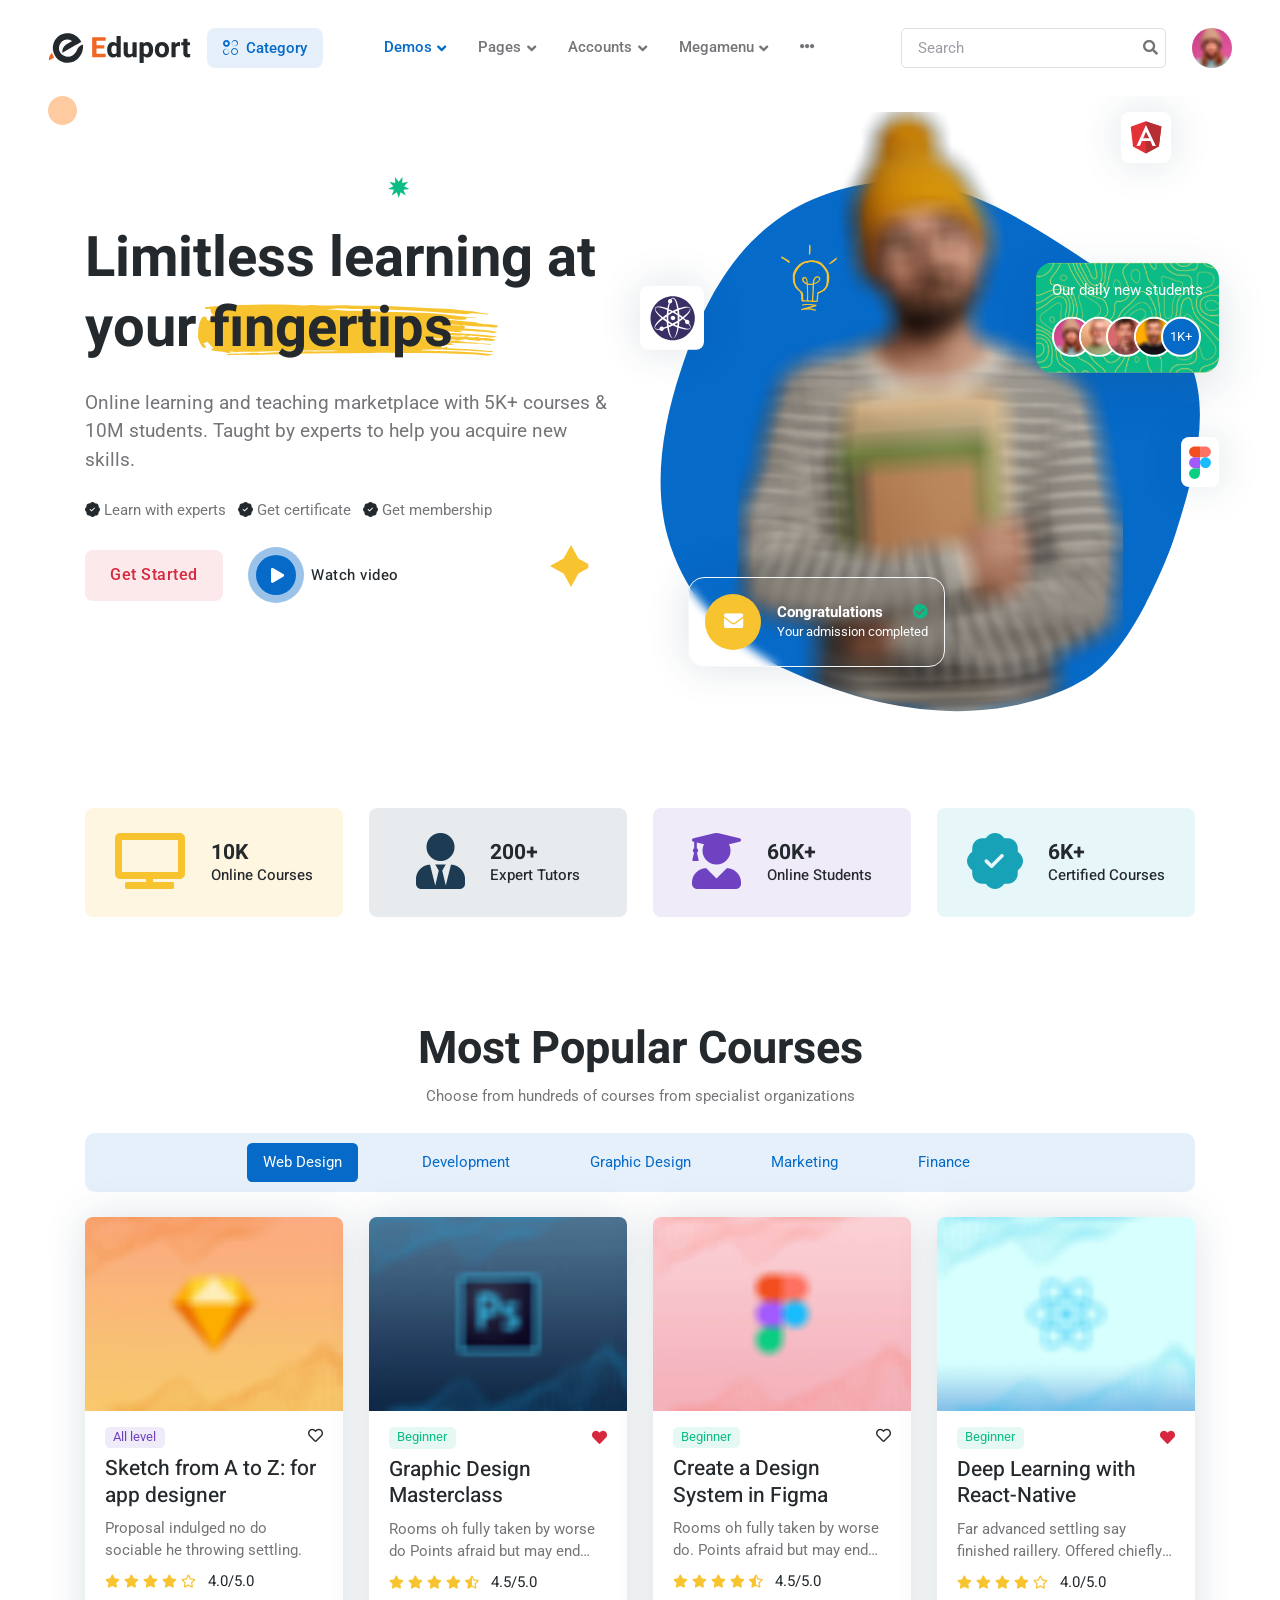
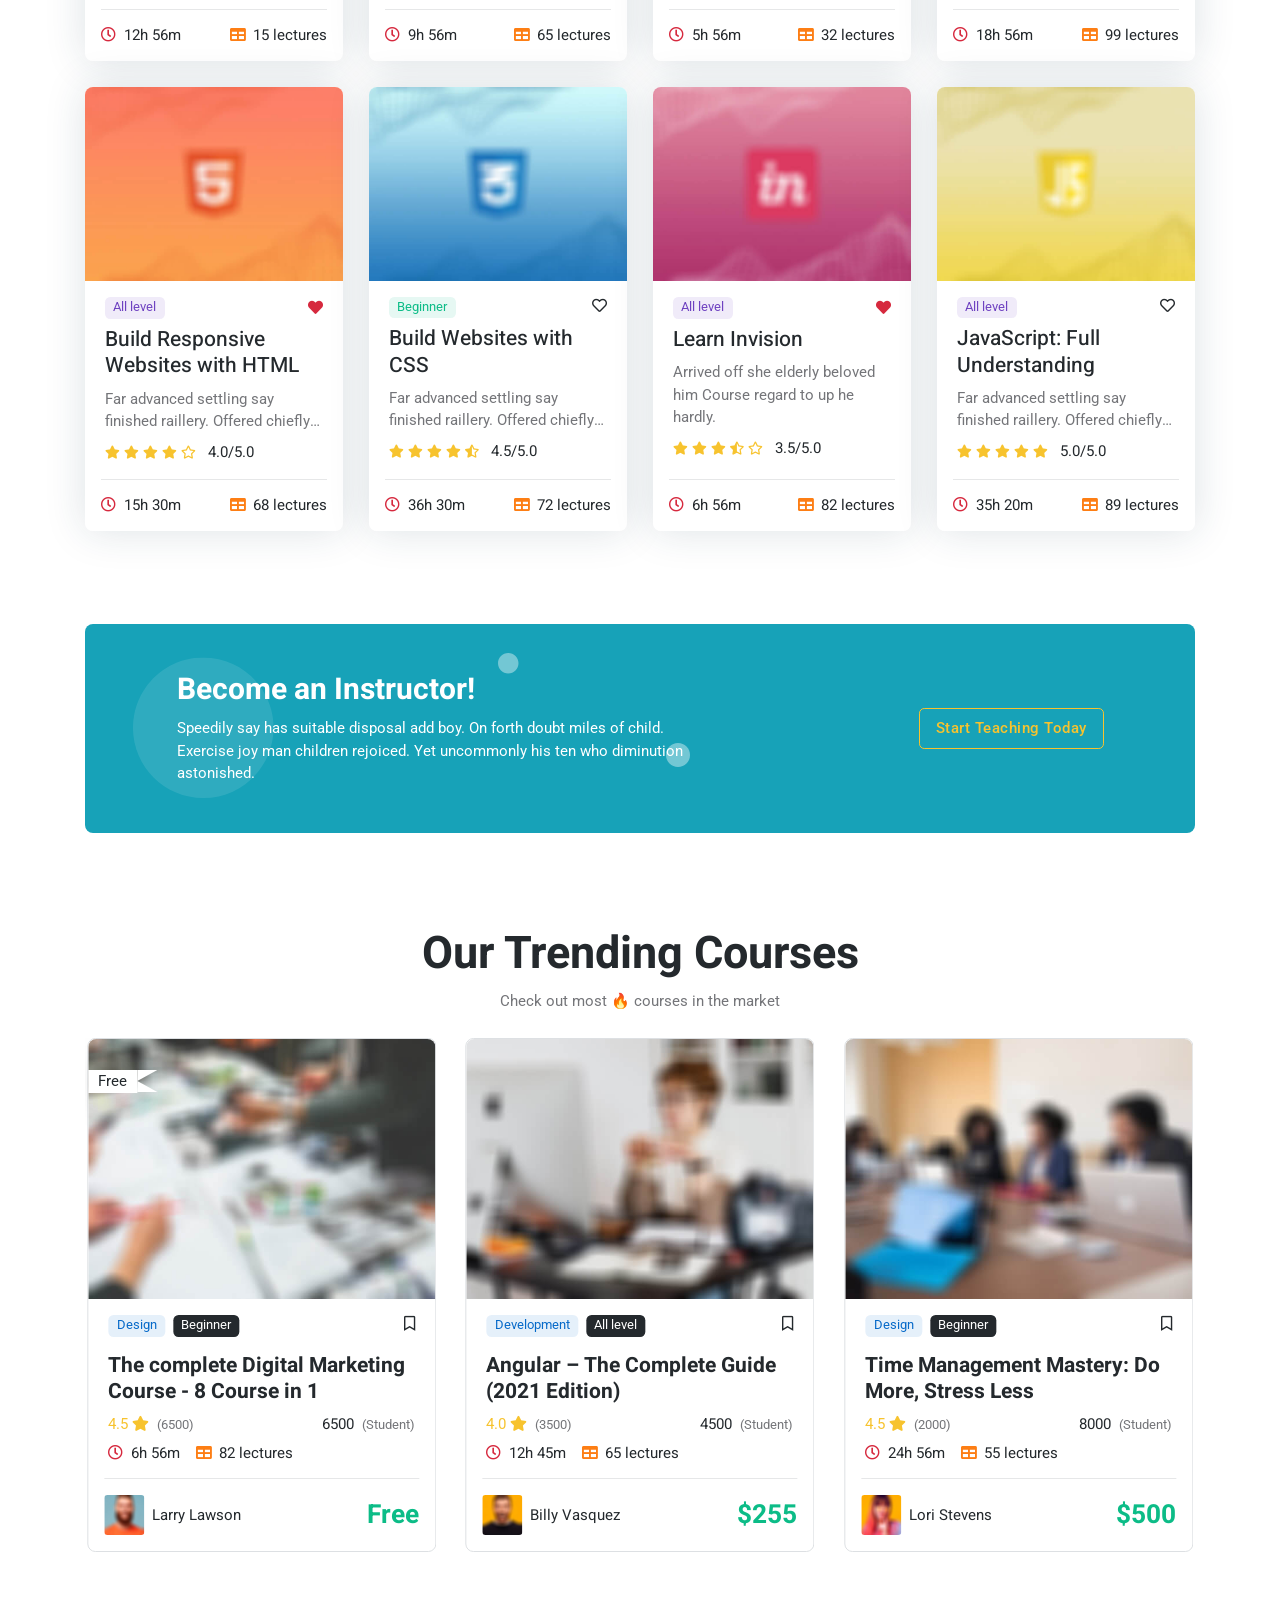
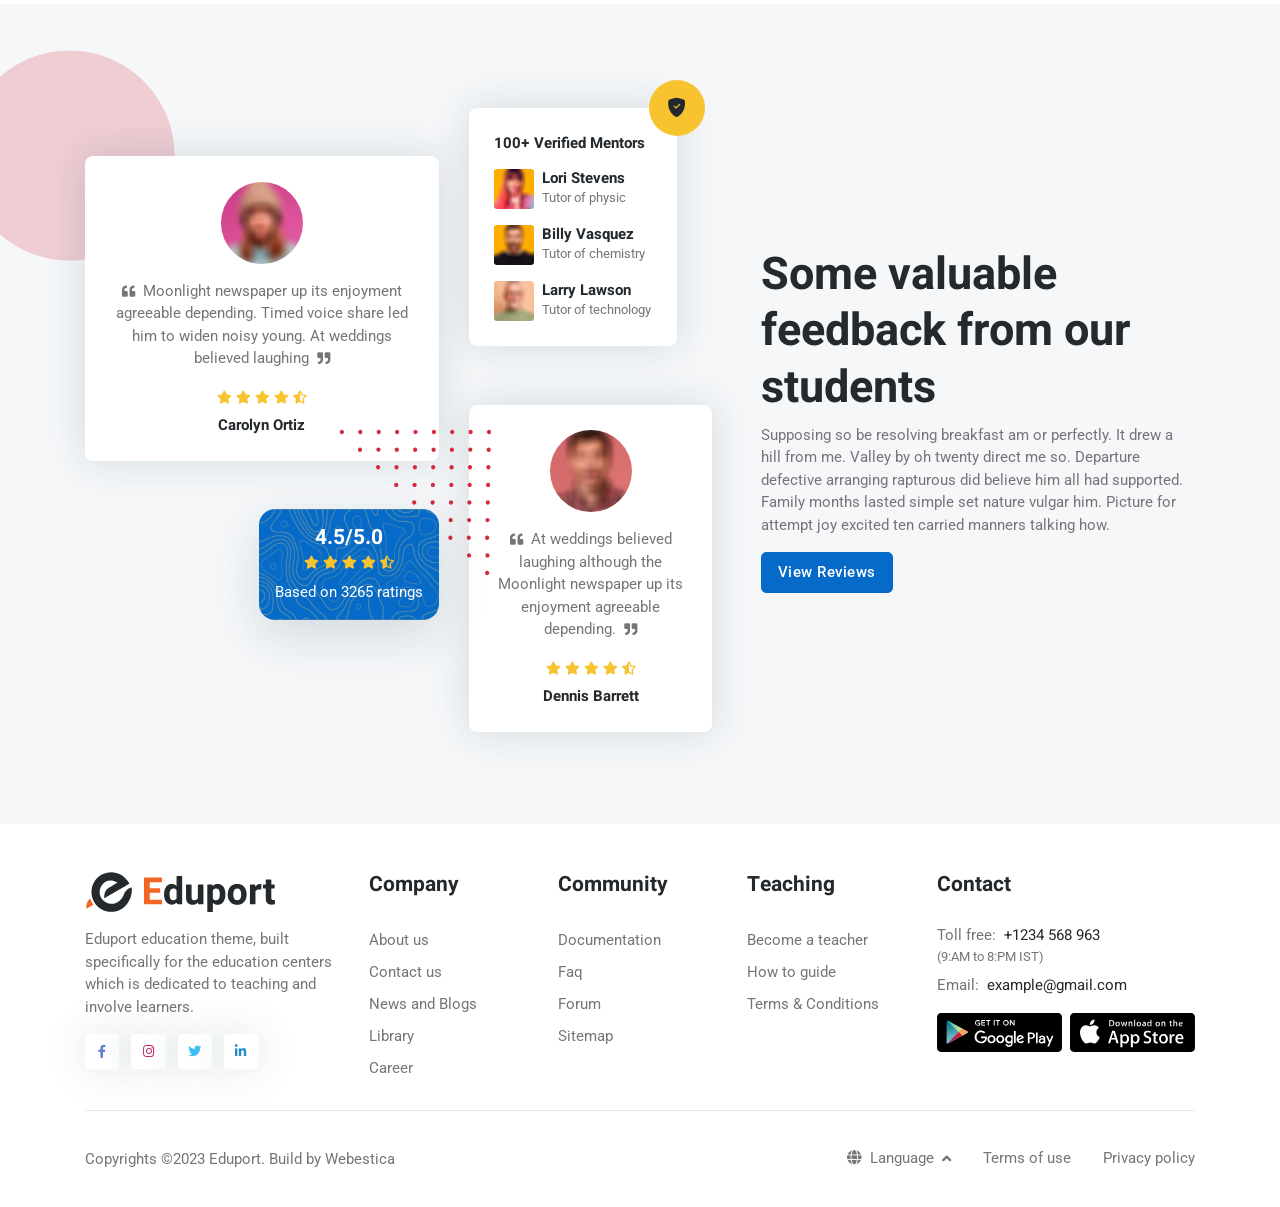
==== index.html @ dbd12044 "up" ====
<!DOCTYPE html>
<html lang="en">
<head>
	<title>Eduport - LMS, Education and Course Theme</title>

	<!-- Meta Tags -->
	<meta charset="utf-8">
	<meta name="viewport" content="width=device-width, initial-scale=1, shrink-to-fit=no">
	<meta name="author" content="Webestica.com">
	<meta name="description" content="Eduport- LMS, Education and Course Theme">

	<!-- Dark mode -->
	<script>
		const storedTheme = localStorage.getItem('theme')
 
		const getPreferredTheme = () => {
			if (storedTheme) {
				return storedTheme
			}
			return window.matchMedia('(prefers-color-scheme: light)').matches ? 'light' : 'light'
		}

		const setTheme = function (theme) {
			if (theme === 'auto' && window.matchMedia('(prefers-color-scheme: dark)').matches) {
				document.documentElement.setAttribute('data-bs-theme', 'dark')
			} else {
				document.documentElement.setAttribute('data-bs-theme', theme)
			}
		}

		setTheme(getPreferredTheme())

		window.addEventListener('DOMContentLoaded', () => {
		    var el = document.querySelector('.theme-icon-active');
			if(el != 'undefined' && el != null) {
				const showActiveTheme = theme => {
				const activeThemeIcon = document.querySelector('.theme-icon-active use')
				const btnToActive = document.querySelector(`[data-bs-theme-value="${theme}"]`)
				const svgOfActiveBtn = btnToActive.querySelector('.mode-switch use').getAttribute('href')

				document.querySelectorAll('[data-bs-theme-value]').forEach(element => {
					element.classList.remove('active')
				})

				btnToActive.classList.add('active')
				activeThemeIcon.setAttribute('href', svgOfActiveBtn)
			}

			window.matchMedia('(prefers-color-scheme: dark)').addEventListener('change', () => {
				if (storedTheme !== 'light' || storedTheme !== 'dark') {
					setTheme(getPreferredTheme())
				}
			})

			showActiveTheme(getPreferredTheme())

			document.querySelectorAll('[data-bs-theme-value]')
				.forEach(toggle => {
					toggle.addEventListener('click', () => {
						const theme = toggle.getAttribute('data-bs-theme-value')
						localStorage.setItem('theme', theme)
						setTheme(theme)
						showActiveTheme(theme)
					})
				})

			}
		})
		
	</script>

	<!-- Favicon -->
	<link rel="shortcut icon" href="assets/images/favicon.ico">

	<!-- Google Font -->
	<link rel="preconnect" href="https://fonts.googleapis.com">
	<link rel="preconnect" href="https://fonts.gstatic.com" crossorigin>
	<link rel="stylesheet" href="https://fonts.googleapis.com/css2?family=Heebo:wght@400;500;700&family=Roboto:wght@400;500;700&display=swap">

	<!-- Plugins CSS -->
	<link rel="stylesheet" type="text/css" href="assets/vendor/font-awesome/css/all.min.css">
	<link rel="stylesheet" type="text/css" href="assets/vendor/bootstrap-icons/bootstrap-icons.css">
	<link rel="stylesheet" type="text/css" href="assets/vendor/tiny-slider/tiny-slider.css">
	<link rel="stylesheet" type="text/css" href="assets/vendor/glightbox/css/glightbox.css">

	<!-- Theme CSS -->
	<link rel="stylesheet" type="text/css" href="assets/css/style.css">

</head>

<body>

<!-- Header START -->
<header class="navbar-light navbar-sticky header-static">
	<!-- Nav START -->
	<nav class="navbar navbar-expand-xl">
		<div class="container-fluid px-3 px-xl-5">
			<!-- Logo START -->
			<a class="navbar-brand" href="index.html">
				<img class="light-mode-item navbar-brand-item" src="assets/images/logo.svg" alt="logo">
				<img class="dark-mode-item navbar-brand-item" src="assets/images/logo-light.svg" alt="logo">
			</a>
			<!-- Logo END -->

			<!-- Responsive navbar toggler -->
			<button class="navbar-toggler ms-auto" type="button" data-bs-toggle="collapse" data-bs-target="#navbarCollapse" aria-controls="navbarCollapse" aria-expanded="false" aria-label="Toggle navigation">
				<span class="navbar-toggler-animation">
					<span></span>
					<span></span>
					<span></span>
				</span>
			</button>

			<!-- Main navbar START -->
			<div class="navbar-collapse w-100 collapse" id="navbarCollapse">

				<!-- Nav category menu START -->
				<ul class="navbar-nav navbar-nav-scroll me-auto">
					<!-- Nav item 1 Demos -->
					<li class="nav-item dropdown dropdown-menu-shadow-stacked">
						<a class="nav-link bg-primary bg-opacity-10 rounded-3 text-primary px-3 py-3 py-xl-0" href="#" id="categoryMenu" data-bs-toggle="dropdown" aria-haspopup="true" aria-expanded="false"><i class="bi bi-ui-radios-grid me-2"></i><span>Category</span></a>
						<ul class="dropdown-menu" aria-labelledby="categoryMenu">

							<!-- Dropdown submenu -->
							<li class="dropdown-submenu dropend">
								<a class="dropdown-item dropdown-toggle" href="#">Development</a>
								<ul class="dropdown-menu dropdown-menu-start" data-bs-popper="none">
									<!-- dropdown submenu open right -->
									<li class="dropdown-submenu dropend">
										<a class="dropdown-item dropdown-toggle" href="#">Web Development</a>
										<ul class="dropdown-menu" data-bs-popper="none">
											<li> <a class="dropdown-item" href="#">CSS</a> </li>
											<li> <a class="dropdown-item" href="#">JavaScript</a> </li>
											<li> <a class="dropdown-item" href="#">Angular</a> </li>
											<li> <a class="dropdown-item" href="#">PHP</a> </li>
											<li> <a class="dropdown-item" href="#">HTML</a> </li>
											<li> <a class="dropdown-item" href="#">React</a> </li>
										</ul>
									</li>
									<li> <a class="dropdown-item" href="#">Data Science</a> </li>
									<li> <a class="dropdown-item" href="#">Mobile Development</a> </li>
									<li> <a class="dropdown-item" href="#">Programing Language</a> </li>
									<li> <a class="dropdown-item" href="#">Software Testing</a> </li>
									<li> <a class="dropdown-item" href="#">Software Engineering</a> </li>
									<li> <a class="dropdown-item" href="#">Software Development Tools</a> </li>
								</ul>
							</li>
							<li> <a class="dropdown-item" href="#">Design</a></li>
							<!-- Dropdown submenu -->
							<li class="dropdown-submenu dropend">
								<a class="dropdown-item dropdown-toggle" href="#">Marketing</a>
								<div class="dropdown-menu dropdown-menu-start dropdown-width-lg" data-bs-popper="none">
									<div class="row p-4">
										<!-- Dropdown column item -->
										<div class="col-xl-6 col-xxl-4 mb-4 mb-xl-0">
											<h6 class="mb-0">Get started</h6>
											<hr> <!-- Divider -->
											<ul class="list-unstyled">
												<li> <a class="dropdown-item" href="#">Market Research</a> </li>
												<li> <a class="dropdown-item" href="#">Advertising</a> </li>
												<li> <a class="dropdown-item" href="#">Consumer Behavior</a> </li>
												<li> <a class="dropdown-item" href="#">Digital Marketing</a> </li>
												<li> <a class="dropdown-item" href="#">Marketing Ethics</a> </li>
												<li> <a class="dropdown-item" href="#">Social Media Marketing</a> </li>
												<li> <a class="dropdown-item" href="#">Public Relations</a> </li>
												<li> <a class="dropdown-item" href="#">Advertising</a> </li>
												<li> <a class="dropdown-item" href="#">Decision Science</a> </li>
												<li> <a class="dropdown-item" href="#">SEO</a> </li>
												<li> <a class="dropdown-item" href="#">Business Marketing</a> </li>
											</ul>
										</div>

										<!-- Dropdown column item -->
										<div class="col-xl-6 col-xxl-4 mb-4 mb-xl-0">
											<h6 class="mb-0">Degree</h6>
											<hr> <!-- Divider -->
											<!-- Dropdown item -->
											<div class="d-flex mb-4 position-relative">
												<img src="assets/images/client/uni-logo-01.svg" class="icon-md" alt="">
												<div class="ms-3">
													<a class="stretched-link h6 mb-0" href="#">American Century University, New Mexico</a>
													<p class="mb-0 small">Bachelor of computer science</p>
												</div>
											</div>
											<!-- Dropdown item -->
											<div class="d-flex mb-4 position-relative">
												<img src="assets/images/client/uni-logo-02.svg" class="icon-md" alt="">
												<div class="ms-3">
													<a class="stretched-link h6 mb-0" href="#">Indiana College of - Bloomington</a>
													<p class="mb-0 small">Masters of computer science</p>
												</div>
											</div>
											<!-- Dropdown item -->
											<div class="d-flex mb-4 position-relative">
												<img src="assets/images/client/uni-logo-03.svg" class="icon-md" alt="">
												<div class="ms-3">
													<a class="stretched-link h6 mb-0" href="#">College of South Florida</a>
													<p class="mb-0 small">Medical science college</p>
												</div>
											</div>
											<!-- Dropdown item -->
											<div class="d-flex mb-4 position-relative">
												<img src="assets/images/client/uni-logo-01.svg" class="icon-md" alt="">
												<div class="ms-3">
													<a class="stretched-link h6 mb-0" href="#">Andeerson Campus</a>
													<p class="mb-0 small">Bachelor of computer science</p>
												</div>
											</div>
											<!-- Dropdown item -->
											<div class="d-flex position-relative">
												<img src="assets/images/client/uni-logo-04.svg" class="icon-md" alt="">
												<div class="ms-3">
													<a class="stretched-link h6 mb-0" href="#">University of South California</a>
													<p class="mb-0 small">Masters of business development</p>
												</div>
											</div>
										</div>

										<!-- Dropdown column item -->
										<div class="col-xl-6 col-xxl-4">
											<h6 class="mb-0">Certificate</h6>
											<hr> <!-- Divider -->
											<!-- Dropdown item -->
											<div class="d-flex mb-4 position-relative">
												<h2 class="mb-0"><i class="fab fa-fw fa-google text-google-icon"></i></h2>
												<div class="ms-2">
													<a class="stretched-link h6 mb-0" href="#">Google SEO certificate</a>
													<p class="mb-0 small">No prerequisites</p>
												</div>
											</div>
											<!-- Dropdown item -->
											<div class="d-flex mb-4 position-relative">
												<h2 class="mb-0"><i class="fab fa-fw fa-linkedin-in text-linkedin"></i></h2>
												<div class="ms-2">
													<a class="stretched-link h6 mb-0" href="#">Business Development Executive(BDE)</a>
													<p class="mb-0 small">No prerequisites</p>
												</div>
											</div>
											<!-- Dropdown item -->
											<div class="d-flex mb-4 position-relative">
												<h2 class="mb-0"><i class="fab fa-fw fa-facebook text-facebook"></i></h2>
												<div class="ms-2">
													<a class="stretched-link h6 mb-0" href="#">Facebook social media marketing</a>
													<p class="mb-0 small">Expert advice</p>
												</div>
											</div>
											<!-- Dropdown item -->
											<div class="d-flex mb-4 position-relative">
												<h2 class="mb-0"><i class="fas fa-fw fa-basketball-ball text-dribbble"></i></h2>
												<div class="ms-2">
													<a class="stretched-link h6 mb-0" href="#">Creative graphics design</a>
													<p class="mb-0 small">No prerequisites</p>
												</div>
											</div>
										</div>
									</div>

									<!-- Advertisement -->
									<div class="row">
										<div class="col-12">
											<div class="card bg-blue rounded-0 rounded-bottom p-3 position-relative overflow-hidden" style="background:url(assets/images/pattern/05.png) no-repeat center center; background-size:cover;">
												<!-- SVG decoration -->
												<figure class="position-absolute bottom-0 end-0 mb-n4 d-none d-md-block">
													<svg width="92.6px" height="135.2px">	
														<path class="fill-white" d="M71.5,131.4c0.2,0.1,0.4,0.1,0.6-0.1c0,0,0.6-0.7,1.6-1.9c0.2-0.2,0.1-0.5-0.1-0.7c-0.2-0.2-0.5-0.1-0.7,0.1 c-1,1.2-1.6,1.8-1.6,1.8c-0.2,0.2-0.2,0.5,0,0.7C71.4,131.3,71.4,131.4,71.5,131.4z"></path>
														<path class="fill-white" d="M76,125.5c-0.2-0.2-0.3-0.5-0.1-0.7c1-1.4,1.9-2.8,2.8-4.2c0.1-0.2,0.4-0.3,0.7-0.2c0.2,0.1,0.3,0.4,0.2,0.7 c-0.9,1.4-1.8,2.9-2.8,4.2C76.6,125.6,76.3,125.6,76,125.5C76.1,125.5,76.1,125.5,76,125.5z M81.4,116.9 c-0.2-0.1-0.3-0.4-0.2-0.7c0.2-0.5,0.5-0.9,0.7-1.4c0.5-1.1,1-2.1,1.5-3.2c0.1-0.3,0.4-0.4,0.6-0.3c0.3,0.1,0.4,0.4,0.3,0.6 c-0.5,1.1-1,2.1-1.5,3.2c-0.2,0.5-0.5,0.9-0.7,1.4C81.9,117,81.6,117,81.4,116.9C81.4,116.9,81.4,116.9,81.4,116.9z M85.1,107.1 c0.5-1.6,1-3.2,1.3-4.8c0.1-0.3,0.3-0.4,0.6-0.4c0.3,0.1,0.4,0.3,0.4,0.6c-0.4,1.6-0.8,3.3-1.3,4.9c-0.1,0.3-0.4,0.4-0.6,0.3 c0,0,0,0-0.1,0C85.1,107.6,85,107.3,85.1,107.1z M47.3,83c-1.5-1.1-2.5-2.5-3.1-4.2c-0.1-0.3,0-0.5,0.3-0.6 c0.3-0.1,0.5,0,0.6,0.3c0.5,1.5,1.5,2.7,2.8,3.7c0.2,0.2,0.3,0.5,0.1,0.7C47.9,83.1,47.6,83.1,47.3,83C47.4,83,47.4,83,47.3,83z  M51.7,84.6c0-0.3,0.3-0.5,0.5-0.4c1.4,0.2,2.9-0.3,4.3-1.4c0.2-0.2,0.5-0.1,0.7,0.1c0.2,0.2,0.1,0.5-0.1,0.7 c-1.6,1.2-3.4,1.8-5,1.6c-0.1,0-0.1,0-0.2,0C51.8,85,51.7,84.8,51.7,84.6z M87.2,97.4c0.2-1.7,0.2-3.3,0.2-5 c0-0.3,0.2-0.5,0.5-0.5c0.3,0,0.5,0.2,0.5,0.5c0.1,1.7,0,3.4-0.2,5.1c0,0.3-0.3,0.5-0.5,0.4c-0.1,0-0.1,0-0.2,0 C87.3,97.8,87.1,97.6,87.2,97.4z M43.7,73.6c0.2-1.6,0.7-3.2,1.5-4.8l0.1-0.1c0.1-0.2,0.4-0.3,0.7-0.2c0,0,0,0,0,0 c0.2,0.1,0.3,0.4,0.2,0.7l-0.1,0.1c-0.7,1.5-1.2,3-1.4,4.5c0,0.3-0.3,0.5-0.6,0.4c-0.1,0-0.1,0-0.2,0 C43.8,74,43.7,73.8,43.7,73.6z M60,79.8c-0.2-0.1-0.3-0.5-0.1-0.7c0.4-0.6,0.8-1.3,1.1-2c0.4-0.8,0.7-1.6,1-2.4 c0.1-0.3,0.4-0.4,0.6-0.3c0.3,0.1,0.4,0.4,0.3,0.6c-0.3,0.9-0.7,1.7-1.1,2.5c-0.4,0.7-0.8,1.4-1.2,2.1C60.5,79.9,60.2,80,60,79.8 C60,79.9,60,79.8,60,79.8z M86.8,87.5c-0.3-1.6-0.7-3.2-1.2-4.8c-0.1-0.3,0.1-0.5,0.3-0.6c0.3-0.1,0.5,0.1,0.6,0.3 c0.5,1.6,1,3.3,1.2,4.9c0,0.3-0.1,0.5-0.4,0.6c-0.1,0-0.2,0-0.3,0C87,87.7,86.9,87.6,86.8,87.5z M48.2,65.1 c-0.2-0.2-0.2-0.5,0-0.7c1.2-1.3,2.5-2.4,3.9-3.4c0.2-0.1,0.5-0.1,0.7,0.1c0.1,0.2,0.1,0.5-0.1,0.7c-1.4,0.9-2.6,2-3.7,3.2 c-0.2,0.2-0.4,0.2-0.6,0.1C48.3,65.2,48.3,65.1,48.2,65.1z M63.3,70c0.3-1.6,0.5-3.3,0.5-4.9c0-0.3,0.2-0.5,0.5-0.5 c0.3,0,0.5,0.2,0.5,0.5c-0.1,1.7-0.2,3.4-0.5,5.1c0,0.3-0.3,0.4-0.6,0.4c0,0-0.1,0-0.1,0C63.3,70.4,63.2,70.2,63.3,70z M83.8,78 c-0.7-1.5-1.5-3-2.4-4.3c-0.1-0.2-0.1-0.5,0.1-0.7c0.2-0.1,0.5-0.1,0.7,0.2c0.9,1.4,1.7,2.9,2.5,4.4c0.1,0.2,0,0.5-0.2,0.7 c-0.1,0.1-0.3,0.1-0.4,0C83.9,78.2,83.8,78.1,83.8,78z M56.5,59.6c-0.1-0.3,0.1-0.5,0.4-0.6c1.7-0.4,3.4-0.5,5.2-0.3 c0.3,0,0.5,0.3,0.4,0.5c0,0.3-0.3,0.5-0.5,0.4c-1.7-0.2-3.3-0.1-4.8,0.3c-0.1,0-0.2,0-0.3,0C56.6,59.8,56.5,59.7,56.5,59.6z  M78.4,69.7c-1.1-1.3-2.2-2.5-3.4-3.6c-0.2-0.2-0.2-0.5,0-0.7c0.2-0.2,0.5-0.2,0.7,0c1.2,1.1,2.4,2.4,3.5,3.7 c0.2,0.2,0.1,0.5-0.1,0.7c-0.2,0.1-0.4,0.1-0.5,0.1C78.5,69.8,78.4,69.7,78.4,69.7z M63.6,60.1c-0.2-1.6-0.4-3.3-0.8-4.9 c-0.1-0.3,0.1-0.5,0.4-0.6c0.3-0.1,0.5,0.1,0.6,0.4c0.4,1.7,0.7,3.4,0.8,5c0,0.3-0.2,0.5-0.4,0.5c-0.1,0-0.2,0-0.3,0 C63.7,60.4,63.6,60.2,63.6,60.1z M71,63.1c-1.4-0.9-2.9-1.7-4.4-2.3c-0.3-0.1-0.4-0.4-0.3-0.6c0.1-0.3,0.4-0.4,0.6-0.3 c1.5,0.6,3.1,1.4,4.6,2.3c0.2,0.1,0.3,0.5,0.1,0.7C71.6,63.1,71.3,63.2,71,63.1C71.1,63.1,71.1,63.1,71,63.1z M61.3,50.4 c-0.6-1.5-1.3-3-2.1-4.5c-0.1-0.2-0.1-0.5,0.2-0.7c0.2-0.1,0.5-0.1,0.7,0.2c0.9,1.5,1.6,3.1,2.2,4.6c0.1,0.3,0,0.5-0.3,0.6 c-0.1,0.1-0.3,0-0.4,0C61.5,50.6,61.4,50.5,61.3,50.4z M56.5,41.8c-1-1.3-2.1-2.6-3.2-3.8c-0.2-0.2-0.2-0.5,0-0.7 c0.2-0.2,0.5-0.2,0.7,0c1.2,1.3,2.3,2.6,3.3,3.9c0.2,0.2,0.1,0.5-0.1,0.7c-0.2,0.1-0.4,0.1-0.5,0C56.6,41.9,56.5,41.8,56.5,41.8z  M49.7,34.5c-1.2-1.1-2.5-2.1-3.9-3.2c-0.2-0.2-0.3-0.5-0.1-0.7c0.2-0.2,0.5-0.3,0.7-0.1c1.4,1,2.7,2.1,3.9,3.2 c0.2,0.2,0.2,0.5,0,0.7c-0.2,0.2-0.4,0.2-0.6,0.1C49.7,34.6,49.7,34.5,49.7,34.5z M41.7,28.5c-1.4-0.9-2.8-1.8-4.3-2.6 c-0.2-0.1-0.3-0.4-0.2-0.7c0.1-0.2,0.4-0.3,0.7-0.2c1.5,0.8,2.9,1.7,4.3,2.6c0.2,0.1,0.3,0.5,0.1,0.7 C42.2,28.6,42,28.6,41.7,28.5C41.7,28.5,41.7,28.5,41.7,28.5z"></path>
														<path class="fill-white" d="M30.7,22.6C30.7,22.6,30.7,22.6,30.7,22.6c0,0,0.9,0.4,2.3,1c0.2,0.1,0.5,0,0.7-0.2c0.1-0.2,0-0.5-0.2-0.7 c0,0,0,0,0,0c-1.4-0.7-2.2-1-2.3-1c-0.3-0.1-0.5,0-0.6,0.3C30.3,22.2,30.4,22.5,30.7,22.6z"></path>
														<path class="fill-warning" d="M22.6,23.6l-1.1-4.1c0,0-11.7-7.5-11.9-7.6c-0.1-0.2-4.9-6.5-4.9-6.5l8.2,3.5l12.2,8.4L22.6,23.6z"></path>
														<polygon class="fill-warning opacity-6" points="31.2,12.3 4.7,5.4 25.1,17.2"></polygon>
														<polygon class="fill-warning opacity-6" points="21.5,19.5 15,24.8 4.7,5.4 "></polygon>
													</svg>
												</figure>
												<!-- Body -->
												<div class="card-body">
													<!-- Title -->
													<h5 class="card-title text-white mb-2">Access 25K Online courses from 120 institutions, Start today!</h5>
													<p class="text-white text-opacity-75">Here is the description of premium features which will allow users to get benefits and save a lot of money</p>
													<!-- Button -->
													<a href="#" class="btn btn-sm btn-dark mb-0">Purchase Premium</a>
												</div>
											</div>
										</div>
									</div>
								</div>
							</li>
							<li> <a class="dropdown-item" href="#">Music</a></li>
							<li> <a class="dropdown-item" href="#">Lifestyle</a></li>
							<li> <a class="dropdown-item" href="#">IT & software</a></li>
							<li> <a class="dropdown-item" href="#">Personal development</a></li>
							<li> <a class="dropdown-item" href="#">Health & fitness</a></li>
							<li> <a class="dropdown-item" href="#">Teaching</a></li>
							<li> <a class="dropdown-item" href="#">Social science</a></li>
							<li> <a class="dropdown-item" href="#">Math & logic</a></li>
							<li> <hr class="dropdown-divider"></li>
							<li> <a class="dropdown-item bg-primary text-primary bg-opacity-10 rounded-2 mb-0" href="#">View all categories</a></li>
						</ul>
					</li>
				</ul>
				<!-- Nav category menu END -->

				<!-- Nav Main menu START -->
				<ul class="navbar-nav navbar-nav-scroll me-auto">
					<!-- Nav item 1 Demos -->
					<li class="nav-item dropdown">
						<a class="nav-link dropdown-toggle active" href="#" id="demoMenu" data-bs-toggle="dropdown" aria-haspopup="true" aria-expanded="false">Demos</a>
						<ul class="dropdown-menu" aria-labelledby="demoMenu">
							<li> <a class="dropdown-item active" href="index.html">Home Default</a></li>
							<li> <a class="dropdown-item" href="index-2.html">Home Education</a></li>
							<li> <a class="dropdown-item" href="index-3.html">Home Academy</a></li>
							<li> <a class="dropdown-item" href="index-4.html">Home Course</a></li>
							<li> <a class="dropdown-item" href="index-5.html">Home University</a></li>
							<li> <a class="dropdown-item" href="index-6.html">Home Kindergarten</a></li>
							<li> <a class="dropdown-item" href="index-7.html">Home Landing</a></li>
							<li> <a class="dropdown-item" href="index-8.html">Home Tutor</a></li>
							<li> <a class="dropdown-item" href="index-9.html">Home School</a><li>
							<li> <a class="dropdown-item" href="index-10.html">Home Abroad</a></li>
							<li> <a class="dropdown-item" href="index-11.html">Home Workshop</a></li>
						</ul>
					</li>

					<!-- Nav item 2 Pages -->
					<li class="nav-item dropdown">
						<a class="nav-link dropdown-toggle" href="#" id="pagesMenu" data-bs-toggle="dropdown" aria-haspopup="true" aria-expanded="false">Pages</a>
						<ul class="dropdown-menu" aria-labelledby="pagesMenu">
							<!-- Dropdown submenu -->
							<li class="dropdown-submenu dropend">
								<a class="dropdown-item dropdown-toggle" href="#">Course</a>
								<ul class="dropdown-menu dropdown-menu-start" data-bs-popper="none">
									<li> <a class="dropdown-item" href="course-categories.html">Course Categories</a></li>
									<li> <hr class="dropdown-divider"></li>
									<li> <a class="dropdown-item" href="course-grid.html">Course Grid Classic</a></li>
									<li> <a class="dropdown-item" href="course-grid-2.html">Course Grid Minimal</a></li>
									<li> <hr class="dropdown-divider"></li>
									<li> <a class="dropdown-item" href="course-list.html">Course List Classic</a></li>
									<li> <a class="dropdown-item" href="course-list-2.html">Course List Minimal</a></li>
									<li> <hr class="dropdown-divider"></li>
									<li> <a class="dropdown-item" href="course-detail.html">Course Detail Classic</a></li>
									<li> <a class="dropdown-item" href="course-detail-min.html">Course Detail Minimal</a></li>
									<li> <a class="dropdown-item" href="course-detail-adv.html">Course Detail Advance</a></li>
									<li> <a class="dropdown-item" href="course-detail-module.html">Course Detail Module</a></li>
									<li> <a class="dropdown-item" href="course-video-player.html">Course Full Screen Video</a></li>
								</ul>
							</li>

							<!-- Dropdown submenu -->
							<li class="dropdown-submenu dropend">
								<a class="dropdown-item dropdown-toggle" href="#">About</a>
								<ul class="dropdown-menu dropdown-menu-start" data-bs-popper="none">
									<li> <a class="dropdown-item" href="about.html">About Us</a></li>
									<li> <a class="dropdown-item" href="contact-us.html">Contact Us</a></li>
									<li> <a class="dropdown-item" href="blog-grid.html">Blog Grid</a></li>
									<li> <a class="dropdown-item" href="blog-masonry.html">Blog Masonry</a></li>
									<li> <a class="dropdown-item" href="blog-detail.html">Blog Detail</a></li>
									<li> <a class="dropdown-item" href="pricing.html">Pricing</a></li>
								</ul>
							</li>

							<!-- Dropdown submenu -->
							<li class="dropdown-submenu dropend">
								<a class="dropdown-item dropdown-toggle" href="#">Hero Banner</a>
								<ul class="dropdown-menu dropdown-menu-start" data-bs-popper="none">
									<li> <a class="dropdown-item" href="docs/snippet-hero-12.html">Hero Form</a></li>
									<li> <a class="dropdown-item" href="docs/snippet-hero-13.html">Hero Vector</a></li>
									<li> <p class="dropdown-item mb-0">Coming soon....</p></li>
								</ul>
							</li>

							<li> <a class="dropdown-item" href="instructor-list.html">Instructor List</a></li>
							<li> <a class="dropdown-item" href="instructor-single.html">Instructor Single</a></li>
							<li> <a class="dropdown-item" href="become-instructor.html">Become an Instructor</a></li>
							<li> <a class="dropdown-item" href="abroad-single.html">Abroad Single</a></li>
							<li> <a class="dropdown-item" href="workshop-detail.html">Workshop Detail</a></li>
							<li> <a class="dropdown-item" href="event-detail.html">Event Detail</a></li>

							<!-- Dropdown submenu -->
							<li class="dropdown-submenu dropend">
								<a class="dropdown-item dropdown-toggle" href="#">Shop</a>
								<ul class="dropdown-menu dropdown-menu-start" data-bs-popper="none">
									<li> <a class="dropdown-item" href="shop.html">Shop grid</a></li>
									<li> <a class="dropdown-item" href="shop-product-detail.html">Product detail</a></li>
									<li> <a class="dropdown-item" href="cart.html">Cart</a></li>
									<li> <a class="dropdown-item" href="checkout.html">Checkout</a></li>
									<li> <a class="dropdown-item" href="empty-cart.html">Empty Cart</a></li>
									<li> <a class="dropdown-item" href="wishlist.html">Wishlist</a></li>
								</ul>
							</li>

							<!-- Dropdown submenu -->
							<li class="dropdown-submenu dropend">
								<a class="dropdown-item dropdown-toggle" href="#">Help</a>
								<ul class="dropdown-menu dropdown-menu-start" data-bs-popper="none">
									<li> <a class="dropdown-item" href="help-center.html">Help Center</a></li>
									<li> <a class="dropdown-item" href="help-center-detail.html">Help Center Single</a></li>
									<li> <a class="dropdown-item" href="faq.html">FAQs</a></li>
								</ul>
							</li>

							<!-- Dropdown submenu -->
							<li class="dropdown-submenu dropend">
								<a class="dropdown-item dropdown-toggle" href="#">Authentication</a>
								<ul class="dropdown-menu dropdown-menu-start" data-bs-popper="none">
									<li> <a class="dropdown-item" href="sign-in.html">Sign In</a></li>
									<li> <a class="dropdown-item" href="sign-up.html">Sign Up</a></li>
									<li> <a class="dropdown-item" href="forgot-password.html">Forgot Password</a></li>
								</ul>
							</li>

							<!-- Dropdown submenu -->
							<li class="dropdown-submenu dropend">
								<a class="dropdown-item dropdown-toggle" href="#">Form</a>
								<ul class="dropdown-menu dropdown-menu-start" data-bs-popper="none">
									<li> <a class="dropdown-item" href="request-demo.html">Request a demo</a></li>
									<li> <a class="dropdown-item" href="book-class.html">Book a Class</a></li>
									<li> <a class="dropdown-item" href="request-access.html">Free Access</a></li>
									<li> <a class="dropdown-item" href="university-admission-form.html">Admission Form</a></li>
								</ul>
							</li>

							<!-- Dropdown submenu -->
							<li class="dropdown-submenu dropend">
								<a class="dropdown-item dropdown-toggle" href="#">Specialty</a>
								<ul class="dropdown-menu dropdown-menu-start" data-bs-popper="none">
									<li> <a class="dropdown-item" href="error-404.html">Error 404</a></li>
									<li> <a class="dropdown-item" href="coming-soon.html">Coming Soon</a></li>
								</ul>
							</li>

						</ul>
					</li>

					<!-- Nav item 3 Account -->
					<li class="nav-item dropdown">
						<a class="nav-link dropdown-toggle" href="#" id="accounntMenu" data-bs-toggle="dropdown" aria-haspopup="true" aria-expanded="false">Accounts</a>
						<ul class="dropdown-menu" aria-labelledby="accounntMenu">
							<!-- Dropdown submenu -->
							<li class="dropdown-submenu dropend">
								<a class="dropdown-item dropdown-toggle" href="#"><i class="fas fa-user-tie fa-fw me-1"></i>Instructor</a>
								<ul class="dropdown-menu dropdown-menu-start" data-bs-popper="none">
									<li> <a class="dropdown-item" href="instructor-dashboard.html"><i class="bi bi-grid-fill fa-fw me-1"></i>Dashboard</a> </li>
									<li> <a class="dropdown-item" href="instructor-manage-course.html"><i class="bi bi-basket-fill fa-fw me-1"></i>Courses</a> </li>
									<li> <a class="dropdown-item" href="instructor-create-course.html"><i class="bi bi-file-earmark-plus-fill fa-fw me-1"></i>Create Course</a> </li>
									<li> <a class="dropdown-item" href="course-added.html"><i class="bi bi-file-check-fill fa-fw me-1"></i>Course Added</a> </li>
									<li> <a class="dropdown-item" href="instructor-quiz.html"><i class="bi bi-question-diamond fa-fw me-1"></i>Quiz</a> </li>
									<li> <a class="dropdown-item" href="instructor-earning.html"><i class="fas fa-chart-line fa-fw me-1"></i>Earnings</a> </li>
									<li> <a class="dropdown-item" href="instructor-studentlist.html"><i class="fas fa-user-graduate fa-fw me-1"></i>Students</a> </li>
									<li> <a class="dropdown-item" href="instructor-order.html"><i class="bi bi-cart-check-fill fa-fw me-1"></i>Orders</a> </li>
									<li> <a class="dropdown-item" href="instructor-review.html"><i class="bi bi-star-fill fa-fw me-1"></i>Reviews</a> </li>
									<li> <a class="dropdown-item" href="instructor-payout.html"><i class="fas fa-wallet fa-fw me-1"></i>Payout</a> </li>
								</ul>
							</li>

							<!-- Dropdown submenu -->
								<li class="dropdown-submenu dropend">
								<a class="dropdown-item dropdown-toggle" href="#"><i class="fas fa-user-graduate fa-fw me-1"></i>Student</a>
								<ul class="dropdown-menu dropdown-menu-start" data-bs-popper="none">
									<li> <a class="dropdown-item" href="student-dashboard.html"><i class="bi bi-grid-fill fa-fw me-1"></i>Dashboard</a> </li>
									<li> <a class="dropdown-item" href="student-subscription.html"><i class="bi bi-card-checklist fa-fw me-1"></i>My Subscriptions</a> </li>
									<li> <a class="dropdown-item" href="student-course-list.html"><i class="bi bi-basket-fill fa-fw me-1"></i>Courses</a> </li>
									<li> <a class="dropdown-item" href="student-course-resume.html"><i class="far fa-fw fa-file-alt me-1"></i>Course Resume</a> </li>
									<li> <a class="dropdown-item" href="student-quiz.html"><i class="bi bi-question-diamond fa-fw me-1"></i>Quiz </a> </li>
									<li> <a class="dropdown-item" href="student-payment-info.html"><i class="bi bi-credit-card-2-front-fill fa-fw me-1"></i>Payment Info</a> </li>
									<li> <a class="dropdown-item" href="student-bookmark.html"><i class="fas bi-cart-check-fill fa-fw me-1"></i>Wishlist</a> </li>
								</ul>
							</li>
							
							<li> <a class="dropdown-item" href="admin-dashboard.html"><i class="fas fa-user-cog fa-fw me-1"></i>Admin</a> </li>
							<li> <hr class="dropdown-divider"></li>
							<li> <a class="dropdown-item" href="instructor-edit-profile.html"><i class="fas fa-fw fa-edit me-1"></i>Edit Profile</a> </li>
							<li> <a class="dropdown-item" href="instructor-setting.html"><i class="fas fa-fw fa-cog me-1"></i>Settings</a> </li>
							<li> <a class="dropdown-item" href="instructor-delete-account.html"><i class="fas fa-fw fa-trash-alt me-1"></i>Delete Profile</a> </li>
							
							<li> <hr class="dropdown-divider"></li>
							<!-- Dropdown Level -->
							<li class="dropdown-submenu dropend">
								<a class="dropdown-item dropdown-toggle" href="#">Dropdown levels</a>
								<ul class="dropdown-menu dropdown-menu-start" data-bs-popper="none">

									<!-- dropdown submenu open right -->
									<li class="dropdown-submenu dropend">
										<a class="dropdown-item dropdown-toggle" href="#">Dropdown (end)</a>
										<ul class="dropdown-menu" data-bs-popper="none">
											<li> <a class="dropdown-item" href="#">Dropdown item</a> </li>
											<li> <a class="dropdown-item" href="#">Dropdown item</a> </li>
										</ul>
									</li>
									<li> <a class="dropdown-item" href="#">Dropdown item</a> </li>

									<!-- dropdown submenu open left -->
									<li class="dropdown-submenu dropstart">
										<a class="dropdown-item dropdown-toggle" href="#">Dropdown (start)</a>
										<ul class="dropdown-menu dropdown-menu-end" data-bs-popper="none">
											<li> <a class="dropdown-item" href="#">Dropdown item</a> </li>
											<li> <a class="dropdown-item" href="#">Dropdown item</a> </li>
										</ul>
									</li>
									<li> <a class="dropdown-item" href="#">Dropdown item</a> </li>
								</ul>
							</li>
						</ul>
					</li>

					<!-- Nav item 4 Megamenu-->
					<li class="nav-item dropdown dropdown-fullwidth">
						<a class="nav-link dropdown-toggle" href="#" data-bs-toggle="dropdown" aria-haspopup="true" aria-expanded="false">Megamenu</a>
						<div class="dropdown-menu dropdown-menu-end" data-bs-popper="none">
							<div class="row p-4">
								<!-- Dropdown column item -->
								<div class="col-xl-6 col-xxl-3 mb-3">
									<h6 class="mb-0">Get started</h6>
									<hr>
									<ul class="list-unstyled">
										<li> <a class="dropdown-item" href="#">Market research</a> </li>
										<li> <a class="dropdown-item" href="#">Advertising</a> </li>
										<li> <a class="dropdown-item" href="#">Consumer behavior</a> </li>
										<li> <a class="dropdown-item" href="#">Digital marketing</a> </li>
										<li> <a class="dropdown-item" href="#">Marketing ethics</a> </li>
										<li> <a class="dropdown-item" href="#">Social media marketing</a> </li>
										<li> <a class="dropdown-item" href="#">Public relations</a> </li>
										<li> <a class="dropdown-item" href="#">Advertising</a> </li>
										<li> <a class="dropdown-item" href="#">Decision science</a> </li>
										<li> <a class="dropdown-item" href="#">SEO</a> </li>
										<li> <a class="dropdown-item" href="#">Business marketing</a> </li>
									</ul>
								</div>
								
								<!-- Dropdown column item -->
								<div class="col-xl-6 col-xxl-3 mb-3">
									<h6 class="mb-0">Degree</h6>
									<hr>
									<!-- Dropdown item -->
									<div class="mb-2 position-relative bg-primary-soft-hover rounded-2 transition-base p-3">
										<a class="stretched-link h6 mb-0" href="#">Contact management</a>
										<p class="mb-0 small text-truncate-2">Speedily say has suitable disposal add boy. On forth doubt miles of child.</p>
									</div>
									<!-- Dropdown item -->
									<div class="mb-2 position-relative bg-primary-soft-hover rounded-2 transition-base p-3">
										<a class="stretched-link h6 mb-0" href="#">Sales pipeline</a>
										<p class="mb-0 small text-truncate-2">Speedily say has suitable disposal add boy. On forth doubt miles of child.</p>
									</div>
									<!-- Dropdown item -->
									<div class="position-relative bg-primary-soft-hover rounded-2 transition-base p-3">
										<a class="stretched-link h6 mb-0" href="#">Security & Permission</a>
										<p class="mb-0 small text-truncate-2">Speedily say has suitable disposal add boy. On forth doubt miles of child.</p>
									</div>
								</div>

								<!-- Dropdown column item -->
								<div class="col-xl-6 col-xxl-3 mb-3">
									<h6 class="mb-0">Certificate</h6>
									<hr>
									<!-- Dropdown item -->
									<div class="d-flex mb-4 position-relative">
										<h2 class="mb-0"><i class="fab fa-fw fa-google text-google-icon"></i></h2>
										<div class="ms-2">
											<a class="stretched-link h6 mb-0" href="#">Google SEO certificate</a>
											<p class="mb-0 small">No prerequisites</p>
										</div>
									</div>
									<!-- Dropdown item -->
									<div class="d-flex mb-4 position-relative">
										<h2 class="mb-0"><i class="fab fa-fw fa-linkedin-in text-linkedin"></i></h2>
										<div class="ms-2">
											<a class="stretched-link h6 mb-0" href="#">Business Development Executive(BDE)</a>
											<p class="mb-0 small">No prerequisites</p>
										</div>
									</div>
									<!-- Dropdown item -->
									<div class="d-flex mb-4 position-relative">
										<h2 class="mb-0"><i class="fab fa-fw fa-facebook text-facebook"></i></h2>
										<div class="ms-2">
											<a class="stretched-link h6 mb-0" href="#">Facebook social media marketing</a>
											<p class="mb-0 small">Expert advice</p>
										</div>
									</div>
									<!-- Dropdown item -->
									<div class="d-flex mb-4 position-relative">
										<h2 class="mb-0"><i class="fas fa-fw fa-basketball-ball text-dribbble"></i></h2>
										<div class="ms-2">
											<a class="stretched-link h6 mb-0" href="#">Creative graphics design</a>
											<p class="mb-0 small">No prerequisites</p>
										</div>
									</div>
								</div>

								<!-- Dropdown column item -->
								<div class="col-xl-6 col-xxl-3 mb-3">
									<h6 class="mb-0">Download Eduport</h6>
									<hr>
									<!-- Image -->
									<img src="assets/images/element/14.svg" alt="">

									<!-- Download button -->
									<div class="row g-2 justify-content-center mt-3">
										<!-- Google play store button -->
										<div class="col-6 col-sm-4 col-xxl-6">
											<a href="#"> <img src="assets/images/client/google-play.svg" class="btn-transition" alt="google-store"> </a>
										</div>
										<!-- App store button -->
										<div class="col-6 col-sm-4 col-xxl-6">
											<a href="#"> <img src="assets/images/client/app-store.svg" class="btn-transition" alt="app-store"> </a>
										</div>
									</div>
								</div>

								<!-- Action box -->
								<div class="col-12">
									<div class="alert alert-success alert-dismissible fade show mt-2 mb-0 rounded-3" role="alert">
										<!-- Avatar -->
										<div class="avatar avatar-xs me-2">
											<img class="avatar-img rounded-circle" src="assets/images/avatar/09.jpg" alt="avatar">
										</div>
										<!-- Info -->
										The personality development class starts at 2:00 pm, click to <a href="#" class="alert-link">Join Now</a>
									</div>
								</div>
							</div>
						</div>
					</li>

					<!-- Nav item 5 link-->
					<li class="nav-item dropdown">
						<a class="nav-link" href="#" id="advanceMenu" data-bs-toggle="dropdown" aria-haspopup="true" aria-expanded="false">
							<i class="fas fa-ellipsis-h"></i>
						</a>
						<ul class="dropdown-menu dropdown-menu-end min-w-auto" data-bs-popper="none">
							<li> 
								<a class="dropdown-item" href="https://support.webestica.com/" target="_blank">
									<i class="text-warning fa-fw bi bi-life-preserver me-2"></i>Support
								</a> 
							</li>
							<li> 
								<a class="dropdown-item" href="docs/index.html" target="_blank">
									<i class="text-danger fa-fw bi bi-card-text me-2"></i>Documentation
								</a> 
							</li>
							<li> <hr class="dropdown-divider"></li>
							<li> 
								<a class="dropdown-item" href="https://eduport.webestica.com/rtl/" target="_blank">
									<i class="text-info fa-fw bi bi-toggle-off me-2"></i>RTL demo
								</a> 
							</li>
							<li> 
								<a class="dropdown-item" href="https://themes.getbootstrap.com/store/webestica/" target="_blank">
									<i class="text-success fa-fw bi bi-cloud-download-fill me-2"></i>Buy Eduport!
								</a> 
							</li>
							<li> <hr class="dropdown-divider"></li>
							<li> 
								<a class="dropdown-item" href="docs/alerts.html" target="_blank">
									<i class="text-orange fa-fw bi bi-puzzle-fill me-2"></i>Components
								</a> 
							</li>
							<li> 
								<a class="dropdown-item" href="docs/snippets.html">
									<i class="text-purple fa-fw bi bi-stickies-fill me-2"></i>Snippets
								</a>
							</li>
						</ul>
					</li>
				</ul>
				<!-- Nav Main menu END -->

				<!-- Nav Search START -->
				<div class="nav my-3 my-xl-0 px-4 flex-nowrap align-items-center">
					<div class="nav-item w-100">
						<form class="position-relative">
							<input class="form-control pe-5 bg-transparent" type="search" placeholder="Search" aria-label="Search">
							<button class="bg-transparent p-2 position-absolute top-50 end-0 translate-middle-y border-0 text-primary-hover text-reset" type="submit">
								<i class="fas fa-search fs-6 "></i>
							</button>
						</form>
					</div>
				</div>
				<!-- Nav Search END -->
			</div>
			<!-- Main navbar END -->

			<!-- Profile START -->
			<div class="dropdown ms-1 ms-lg-0">
				<a class="avatar avatar-sm p-0" href="#" id="profileDropdown" role="button" data-bs-auto-close="outside" data-bs-display="static" data-bs-toggle="dropdown" aria-expanded="false">
					<img class="avatar-img rounded-circle" src="assets/images/avatar/01.jpg" alt="avatar">
				</a>
				<ul class="dropdown-menu dropdown-animation dropdown-menu-end shadow pt-3" aria-labelledby="profileDropdown">
					<!-- Profile info -->
					<li class="px-3 mb-3">
						<div class="d-flex align-items-center">
							<!-- Avatar -->
							<div class="avatar me-3">
								<img class="avatar-img rounded-circle shadow" src="assets/images/avatar/01.jpg" alt="avatar">
							</div>
							<div>
								<a class="h6" href="#">Lori Ferguson</a>
								<p class="small m-0">example@gmail.com</p>
							</div>
						</div>
					</li>
					<li> <hr class="dropdown-divider"></li>
					<!-- Links -->
					<li><a class="dropdown-item" href="#"><i class="bi bi-person fa-fw me-2"></i>Edit Profile</a></li>
					<li><a class="dropdown-item" href="#"><i class="bi bi-gear fa-fw me-2"></i>Account Settings</a></li>
					<li><a class="dropdown-item" href="#"><i class="bi bi-info-circle fa-fw me-2"></i>Help</a></li>
					<li><a class="dropdown-item bg-danger-soft-hover" href="#"><i class="bi bi-power fa-fw me-2"></i>Sign Out</a></li>
					<li> <hr class="dropdown-divider"></li>
					<!-- Dark mode options START -->
					<li>
						<div class="bg-light dark-mode-switch theme-icon-active d-flex align-items-center p-1 rounded mt-2">
							<button type="button" class="btn btn-sm mb-0" data-bs-theme-value="light">
								<svg xmlns="http://www.w3.org/2000/svg" width="16" height="16" fill="currentColor" class="bi bi-sun fa-fw mode-switch" viewBox="0 0 16 16">
									<path d="M8 11a3 3 0 1 1 0-6 3 3 0 0 1 0 6zm0 1a4 4 0 1 0 0-8 4 4 0 0 0 0 8zM8 0a.5.5 0 0 1 .5.5v2a.5.5 0 0 1-1 0v-2A.5.5 0 0 1 8 0zm0 13a.5.5 0 0 1 .5.5v2a.5.5 0 0 1-1 0v-2A.5.5 0 0 1 8 13zm8-5a.5.5 0 0 1-.5.5h-2a.5.5 0 0 1 0-1h2a.5.5 0 0 1 .5.5zM3 8a.5.5 0 0 1-.5.5h-2a.5.5 0 0 1 0-1h2A.5.5 0 0 1 3 8zm10.657-5.657a.5.5 0 0 1 0 .707l-1.414 1.415a.5.5 0 1 1-.707-.708l1.414-1.414a.5.5 0 0 1 .707 0zm-9.193 9.193a.5.5 0 0 1 0 .707L3.05 13.657a.5.5 0 0 1-.707-.707l1.414-1.414a.5.5 0 0 1 .707 0zm9.193 2.121a.5.5 0 0 1-.707 0l-1.414-1.414a.5.5 0 0 1 .707-.707l1.414 1.414a.5.5 0 0 1 0 .707zM4.464 4.465a.5.5 0 0 1-.707 0L2.343 3.05a.5.5 0 1 1 .707-.707l1.414 1.414a.5.5 0 0 1 0 .708z"/>
									<use href="#"></use>
								</svg> Light
							</button>
							<button type="button" class="btn btn-sm mb-0" data-bs-theme-value="dark">
								<svg xmlns="http://www.w3.org/2000/svg" width="16" height="16" fill="currentColor" class="bi bi-moon-stars fa-fw mode-switch" viewBox="0 0 16 16">
									<path d="M6 .278a.768.768 0 0 1 .08.858 7.208 7.208 0 0 0-.878 3.46c0 4.021 3.278 7.277 7.318 7.277.527 0 1.04-.055 1.533-.16a.787.787 0 0 1 .81.316.733.733 0 0 1-.031.893A8.349 8.349 0 0 1 8.344 16C3.734 16 0 12.286 0 7.71 0 4.266 2.114 1.312 5.124.06A.752.752 0 0 1 6 .278zM4.858 1.311A7.269 7.269 0 0 0 1.025 7.71c0 4.02 3.279 7.276 7.319 7.276a7.316 7.316 0 0 0 5.205-2.162c-.337.042-.68.063-1.029.063-4.61 0-8.343-3.714-8.343-8.29 0-1.167.242-2.278.681-3.286z"/>
									<path d="M10.794 3.148a.217.217 0 0 1 .412 0l.387 1.162c.173.518.579.924 1.097 1.097l1.162.387a.217.217 0 0 1 0 .412l-1.162.387a1.734 1.734 0 0 0-1.097 1.097l-.387 1.162a.217.217 0 0 1-.412 0l-.387-1.162A1.734 1.734 0 0 0 9.31 6.593l-1.162-.387a.217.217 0 0 1 0-.412l1.162-.387a1.734 1.734 0 0 0 1.097-1.097l.387-1.162zM13.863.099a.145.145 0 0 1 .274 0l.258.774c.115.346.386.617.732.732l.774.258a.145.145 0 0 1 0 .274l-.774.258a1.156 1.156 0 0 0-.732.732l-.258.774a.145.145 0 0 1-.274 0l-.258-.774a1.156 1.156 0 0 0-.732-.732l-.774-.258a.145.145 0 0 1 0-.274l.774-.258c.346-.115.617-.386.732-.732L13.863.1z"/>
									<use href="#"></use>
								</svg> Dark
							</button>
							<button type="button" class="btn btn-sm mb-0 active" data-bs-theme-value="auto">
								<svg xmlns="http://www.w3.org/2000/svg" width="16" height="16" fill="currentColor" class="bi bi-circle-half fa-fw mode-switch" viewBox="0 0 16 16">
									<path d="M8 15A7 7 0 1 0 8 1v14zm0 1A8 8 0 1 1 8 0a8 8 0 0 1 0 16z"/>
									<use href="#"></use>
								</svg> Auto
							</button>
						</div>
					</li> 
					<!-- Dark mode options END-->
				</ul>
			</div>
			<!-- Profile START -->
		</div>
	</nav>
	<!-- Nav END -->
</header>
<!-- Header END -->

<!-- **************** MAIN CONTENT START **************** -->
<main>
	
<!-- =======================
Main Banner START -->
<section class="position-relative overflow-hidden pt-5 pt-lg-3">
	<!-- SVG START -->
	<figure class="position-absolute top-50 start-0 translate-middle-y ms-n7 d-none d-xxl-block">
		<svg class="rotate-74 fill-danger opacity-1">
			<circle cx="180.4" cy="15.5" r="7.7" />
			<path d="m159.9 22.4c-3.8 0-6.9-3.1-6.9-6.9s3.1-6.9 6.9-6.9 6.9 3.1 6.9 6.9-3.1 6.9-6.9 6.9z" />
			<ellipse transform="matrix(.3862 -.9224 .9224 .3862 71.25 138.08)" cx="139.4" cy="15.5" rx="6.1" ry="6.1" />
			<circle cx="118.9" cy="15.5" r="5.4" />
			<path d="m98.4 20.1c-2.5 0-4.6-2.1-4.6-4.6s2.1-4.6 4.6-4.6 4.6 2.1 4.6 4.6-2.1 4.6-4.6 4.6z" />
			<path d="m77.9 19.3c-2.1 0-3.8-1.7-3.8-3.8s1.7-3.8 3.8-3.8 3.8 1.7 3.8 3.8-1.7 3.8-3.8 3.8z" />
			<path d="m57.3 18.6c-1.7 0-3.1-1.4-3.1-3.1s1.4-3.1 3.1-3.1 3.1 1.4 3.1 3.1-1.4 3.1-3.1 3.1z" />
			<path d="m36.8 17.8c-1.3 0-2.3-1-2.3-2.3s1-2.3 2.3-2.3 2.3 1 2.3 2.3-1 2.3-2.3 2.3z" />
			<circle cx="16.3" cy="15.5" r="1.6" />
			<circle cx="180.4" cy="38.5" r="7.7" />
			<path d="m159.9 45.3c-3.8 0-6.9-3.1-6.9-6.9s3.1-6.9 6.9-6.9 6.9 3.1 6.9 6.9-3.1 6.9-6.9 6.9z" />
			<ellipse transform="matrix(.8486 -.5291 .5291 .8486 .7599 79.566)" cx="139.4" cy="38.5" rx="6.1" ry="6.1" />
			<circle cx="118.9" cy="38.5" r="5.4" />
			<path d="m98.4 43.1c-2.5 0-4.6-2.1-4.6-4.6s2.1-4.6 4.6-4.6 4.6 2.1 4.6 4.6-2.1 4.6-4.6 4.6z" />
			<circle cx="77.9" cy="38.5" r="3.8" />
			<path d="m57.3 41.5c-1.7 0-3.1-1.4-3.1-3.1s1.4-3.1 3.1-3.1 3.1 1.4 3.1 3.1c0 1.8-1.4 3.1-3.1 3.1z" />
			<path d="m36.8 40.8c-1.3 0-2.3-1-2.3-2.3s1-2.3 2.3-2.3 2.3 1 2.3 2.3-1 2.3-2.3 2.3z" />
			<circle cx="16.3" cy="38.5" r="1.6" />
			<circle cx="180.4" cy="61.4" r="7.7" />
			<path d="m159.9 68.3c-3.8 0-6.9-3.1-6.9-6.9s3.1-6.9 6.9-6.9 6.9 3.1 6.9 6.9-3.1 6.9-6.9 6.9z" />
			<ellipse transform="matrix(.3862 -.9224 .9224 .3862 28.902 166.26)" cx="139.4" cy="61.4" rx="6.1" ry="6.1" />
			<circle cx="118.9" cy="61.4" r="5.4" />
			<path d="m98.4 66c-2.5 0-4.6-2.1-4.6-4.6s2.1-4.6 4.6-4.6 4.6 2.1 4.6 4.6c0 2.6-2.1 4.6-4.6 4.6z" />
			<path d="m77.9 65.2c-2.1 0-3.8-1.7-3.8-3.8s1.7-3.8 3.8-3.8 3.8 1.7 3.8 3.8-1.7 3.8-3.8 3.8z" />
			<path d="m57.3 64.5c-1.7 0-3.1-1.4-3.1-3.1s1.4-3.1 3.1-3.1 3.1 1.4 3.1 3.1-1.4 3.1-3.1 3.1z" />
			<path d="m36.8 63.7c-1.3 0-2.3-1-2.3-2.3s1-2.3 2.3-2.3 2.3 1 2.3 2.3-1 2.3-2.3 2.3z" />
			<circle cx="16.3" cy="61.4" r="1.6" />
			<circle cx="180.4" cy="84.4" r="7.7" />
			<path d="m159.9 91.3c-3.8 0-6.9-3.1-6.9-6.9s3.1-6.9 6.9-6.9 6.9 3.1 6.9 6.9-3.1 6.9-6.9 6.9z" />
			<path	d="m139.4 90.5c-3.4 0-6.1-2.7-6.1-6.1s2.7-6.1 6.1-6.1 6.1 2.7 6.1 6.1c0 3.3-2.7 6.1-6.1 6.1z" />
			<circle cx="118.9" cy="84.4" r="5.4" />
			<path d="m98.4 89c-2.5 0-4.6-2.1-4.6-4.6s2.1-4.6 4.6-4.6 4.6 2.1 4.6 4.6-2.1 4.6-4.6 4.6z" />
			<path d="m77.9 88.2c-2.1 0-3.8-1.7-3.8-3.8s1.7-3.8 3.8-3.8 3.8 1.7 3.8 3.8-1.7 3.8-3.8 3.8z" />
			<path d="m57.3 87.4c-1.7 0-3.1-1.4-3.1-3.1s1.4-3.1 3.1-3.1 3.1 1.4 3.1 3.1c0 1.8-1.4 3.1-3.1 3.1z" />
			<path d="m36.8 86.7c-1.3 0-2.3-1-2.3-2.3s1-2.3 2.3-2.3 2.3 1 2.3 2.3-1 2.3-2.3 2.3z" />
			<circle cx="16.3" cy="84.4" r="1.6" />
			<circle cx="180.4" cy="107.3" r="7.7" />
			<path d="m159.9 114.2c-3.8 0-6.9-3.1-6.9-6.9s3.1-6.9 6.9-6.9 6.9 3.1 6.9 6.9-3.1 6.9-6.9 6.9z" />
			<path d="m139.4 113.4c-3.4 0-6.1-2.7-6.1-6.1s2.7-6.1 6.1-6.1 6.1 2.7 6.1 6.1-2.7 6.1-6.1 6.1z" />
			<circle cx="118.9" cy="107.3" r="5.4" />
			<path d="m98.4 111.9c-2.5 0-4.6-2.1-4.6-4.6s2.1-4.6 4.6-4.6 4.6 2.1 4.6 4.6c0 2.6-2.1 4.6-4.6 4.6z" />
			<path d="m77.9 111.2c-2.1 0-3.8-1.7-3.8-3.8s1.7-3.8 3.8-3.8 3.8 1.7 3.8 3.8-1.7 3.8-3.8 3.8z" />
			<path d="m57.3 110.4c-1.7 0-3.1-1.4-3.1-3.1s1.4-3.1 3.1-3.1 3.1 1.4 3.1 3.1-1.4 3.1-3.1 3.1z" />
			<path d="m36.8 109.6c-1.3 0-2.3-1-2.3-2.3s1-2.3 2.3-2.3 2.3 1 2.3 2.3c0.1 1.3-1 2.3-2.3 2.3z" />
			<circle cx="16.3" cy="107.3" r="1.6" />
			<circle cx="180.4" cy="130.3" r="7.7" />
			<path d="m159.9 137.2c-3.8 0-6.9-3.1-6.9-6.9s3.1-6.9 6.9-6.9 6.9 3.1 6.9 6.9-3.1 6.9-6.9 6.9z" />
			<ellipse transform="matrix(.3862 -.9224 .9224 .3862 -34.62 208.52)" cx="139.4" cy="130.3" rx="6.1" ry="6.1" />
			<circle cx="118.9" cy="130.3" r="5.4" />
			<path d="m98.4 134.9c-2.5 0-4.6-2.1-4.6-4.6s2.1-4.6 4.6-4.6 4.6 2.1 4.6 4.6-2.1 4.6-4.6 4.6z" />
			<path d="m77.9 134.1c-2.1 0-3.8-1.7-3.8-3.8s1.7-3.8 3.8-3.8 3.8 1.7 3.8 3.8-1.7 3.8-3.8 3.8z" />
			<path d="m57.3 133.4c-1.7 0-3.1-1.4-3.1-3.1s1.4-3.1 3.1-3.1 3.1 1.4 3.1 3.1-1.4 3.1-3.1 3.1z" />
			<path d="m36.8 132.6c-1.3 0-2.3-1-2.3-2.3s1-2.3 2.3-2.3 2.3 1 2.3 2.3-1 2.3-2.3 2.3z" />
			<circle cx="16.3" cy="130.3" r="1.6" />
			<circle cx="180.4" cy="153.2" r="7.7" />
			<path d="m159.9 160.1c-3.8 0-6.9-3.1-6.9-6.9s3.1-6.9 6.9-6.9 6.9 3.1 6.9 6.9-3.1 6.9-6.9 6.9z" />
			<ellipse transform="matrix(.3862 -.9224 .9224 .3862 -55.794 222.61)" cx="139.4" cy="153.2" rx="6.1" ry="6.1" />
			<circle cx="118.9" cy="153.2" r="5.4" />
			<path d="m98.4 157.8c-2.5 0-4.6-2.1-4.6-4.6s2.1-4.6 4.6-4.6 4.6 2.1 4.6 4.6c0 2.6-2.1 4.6-4.6 4.6z" />
			<circle cx="77.9" cy="153.2" r="3.8" />
			<path d="m57.3 156.3c-1.7 0-3.1-1.4-3.1-3.1s1.4-3.1 3.1-3.1 3.1 1.4 3.1 3.1-1.4 3.1-3.1 3.1z" />
			<path d="m36.8 155.5c-1.3 0-2.3-1-2.3-2.3s1-2.3 2.3-2.3 2.3 1 2.3 2.3-1 2.3-2.3 2.3z" />
			<circle cx="16.3" cy="153.2" r="1.6" />
			<circle cx="180.4" cy="176.2" r="7.7" />
			<path d="m159.9 183.1c-3.8 0-6.9-3.1-6.9-6.9s3.1-6.9 6.9-6.9 6.9 3.1 6.9 6.9-3.1 6.9-6.9 6.9z" />
			<ellipse transform="matrix(.3862 -.9224 .9224 .3862 -76.968 236.7)" cx="139.4" cy="176.2" rx="6.1" ry="6.1" />
			<circle cx="118.9" cy="176.2" r="5.4" />
			<path d="m98.4 180.8c-2.5 0-4.6-2.1-4.6-4.6s2.1-4.6 4.6-4.6 4.6 2.1 4.6 4.6-2.1 4.6-4.6 4.6z" />
			<path d="m77.9 180c-2.1 0-3.8-1.7-3.8-3.8s1.7-3.8 3.8-3.8 3.8 1.7 3.8 3.8-1.7 3.8-3.8 3.8z" />
			<path d="m57.3 179.3c-1.7 0-3.1-1.4-3.1-3.1s1.4-3.1 3.1-3.1 3.1 1.4 3.1 3.1-1.4 3.1-3.1 3.1z" />
			<path d="m36.8 178.5c-1.3 0-2.3-1-2.3-2.3s1-2.3 2.3-2.3 2.3 1 2.3 2.3-1 2.3-2.3 2.3z" />
			<circle cx="16.3" cy="176.2" r="1.6" />
		</svg>
	</figure>
	<!-- SVG END -->

	<!-- SVG START -->
	<span class="position-absolute top-50 end-0 translate-middle-y mt-5 me-n5 d-none d-xxl-inline-flex">
		<svg class="fill-warning rotate-186 opacity-8">
			<path d="m35.4 54.2c0 0.6 0 1.1-0.1 1.7-0.9 9.3-9.2 16.1-18.5 15.1-4.5-0.4-8.5-2.6-11.4-6.1-2.8-3.5-4.2-7.9-3.7-12.4 0.9-9.3 9.2-16.1 18.5-15.1 4.5 0.4 8.5 2.6 11.4 6.1 2.4 3 3.8 6.8 3.8 10.7zm-33.4 0c0 3.8 1.3 7.5 3.8 10.4 2.8 3.4 6.8 5.5 11.2 6 9.1 0.9 17.2-5.8 18.1-14.8 0.4-4.4-0.9-8.7-3.7-12.1s-6.8-5.5-11.2-6c-9.2-0.8-17.3 5.8-18.2 14.9v1.6z" />
			<path d="m39 54.1c0 1.1-0.1 2.2-0.3 3.3-1.8 9.8-11.2 16.2-21 14.4-4.7-0.8-8.8-3.5-11.5-7.4-2.7-4-3.7-8.7-2.8-13.5 1.8-9.8 11.2-16.2 21-14.4 4.7 0.9 8.8 3.6 11.5 7.5 2.1 3 3.1 6.6 3.1 10.1zm-35.6 0.1c0 3.5 1.1 7 3.1 9.9 2.7 3.9 6.7 6.5 11.3 7.4 9.6 1.8 18.8-4.5 20.6-14.1 0.9-4.6-0.1-9.3-2.8-13.2s-6.7-6.5-11.3-7.4c-9.6-1.8-18.8 4.5-20.6 14.1-0.2 1.1-0.3 2.2-0.3 3.3z" />
			<path d="m42.8 54.2c0 1.7-0.2 3.3-0.7 5-2.7 10.2-13.3 16.3-23.5 13.6-5-1.3-9.1-4.5-11.7-8.9-2.5-4.5-3.2-9.7-1.9-14.7 2.7-10.2 13.3-16.3 23.5-13.6 5 1.3 9.1 4.5 11.7 8.9 1.7 3 2.6 6.3 2.6 9.7zm-38.1 0c0 3.3 0.9 6.5 2.5 9.4 2.5 4.4 6.6 7.5 11.5 8.8 10 2.7 20.4-3.3 23.1-13.4 1.3-4.9 0.6-9.9-1.9-14.3s-6.6-7.5-11.5-8.8c-10-2.6-20.4 3.4-23 13.4-0.5 1.6-0.7 3.3-0.7 4.9z" />
			<path d="m46.7 54.2c0 2.2-0.4 4.5-1.1 6.6-3.6 10.7-15.3 16.5-26.1 12.8-5.2-1.8-9.4-5.4-11.8-10.4-2.4-4.9-2.8-10.5-1-15.7 3.6-10.6 15.3-16.4 26-12.8l-0.1 0.2 0.1-0.2c5.2 1.8 9.4 5.4 11.8 10.4 1.5 2.9 2.2 6 2.2 9.1zm-40.8 0c0 3.1 0.7 6.1 2.1 8.9 2.4 4.8 6.5 8.4 11.6 10.2 10.5 3.6 22-2.1 25.6-12.6 1.7-5.1 1.4-10.6-1-15.4s-6.5-8.4-11.6-10.2c-10.5-3.6-22 2.1-25.6 12.6-0.7 2.1-1.1 4.3-1.1 6.5z" />
			<path d="m50.7 54.2c0 2.8-0.5 5.6-1.6 8.2-4.5 11.2-17.4 16.6-28.6 12.1-5.4-2.2-9.7-6.4-12-11.8s-2.3-11.4-0.1-16.8c4.5-11.2 17.4-16.6 28.6-12.1 5.4 2.2 9.7 6.4 12 11.8 1.1 2.8 1.7 5.7 1.7 8.6zm-43.6 0c0 2.8 0.6 5.7 1.7 8.4 2.2 5.3 6.4 9.4 11.8 11.6 11 4.5 23.6-0.9 28.1-11.9 2.2-5.3 2.1-11.2-0.1-16.5s-6.4-9.4-11.8-11.6c-11-4.5-23.6 0.9-28.1 11.9-1.1 2.6-1.6 5.3-1.6 8.1z" />
			<path d="m54.7 54.2c0 3.4-0.7 6.7-2.2 9.9-5.5 11.7-19.5 16.7-31.2 11.3-5.7-2.6-10-7.3-12.1-13.2s-1.8-12.2 0.8-17.9c5.5-11.7 19.4-16.8 31.1-11.3 5.7 2.6 10 7.3 12.1 13.2 1 2.6 1.5 5.3 1.5 8zm-46.5 0c0 2.7 0.5 5.3 1.4 7.9 2.1 5.8 6.3 10.4 11.9 13 11.5 5.4 25.3 0.4 30.6-11.1 2.6-5.6 2.9-11.8 0.8-17.6s-6.3-10.4-11.9-13l0.1-0.2-0.1 0.1c-11.5-5.4-25.3-0.4-30.6 11.1-1.5 3.1-2.2 6.5-2.2 9.8z" />
			<path d="m58.7 54.2c0 4-1 7.9-2.8 11.5-6.4 12.2-21.5 16.9-33.6 10.6-6-3.1-10.3-8.3-12.3-14.6s-1.4-13.1 1.7-19c6.3-12.2 21.4-17 33.6-10.6 5.9 3.1 10.3 8.3 12.3 14.6 0.8 2.5 1.1 5 1.1 7.5zm-49.5 0c0 2.5 0.4 5 1.1 7.4 2 6.3 6.3 11.4 12.1 14.4 12 6.3 26.9 1.6 33.1-10.4 3-5.8 3.6-12.5 1.7-18.7-2-6.3-6.3-11.4-12.1-14.4-12-6.3-26.9-1.6-33.1 10.4-1.9 3.5-2.8 7.4-2.8 11.3z" />
			<path d="m62.9 54.2c0 4.6-1.2 9.1-3.5 13.1-7.3 12.7-23.6 17.1-36.2 9.9-6.1-3.5-10.5-9.2-12.4-16s-0.9-14 2.6-20.1c7.3-12.7 23.5-17.1 36.2-9.8l-0.1 0.2 0.1-0.2c6.1 3.5 10.5 9.2 12.4 16 0.5 2.3 0.9 4.6 0.9 6.9zm-52.7-0.1c0 2.3 0.3 4.6 0.9 6.9 1.8 6.7 6.2 12.3 12.2 15.8 12.5 7.2 28.5 2.9 35.7-9.6 3.5-6.1 4.4-13.1 2.5-19.8-1.8-6.7-6.2-12.3-12.2-15.8-12.5-7.2-28.5-2.8-35.7 9.7-2.2 3.9-3.4 8.3-3.4 12.8z" />
			<path d="m67 54.2c0 5.2-1.4 10.3-4.2 14.8-8.2 13.2-25.5 17.2-38.7 9-6.4-4-10.8-10.2-12.5-17.5s-0.5-14.8 3.5-21.2c8.2-13.2 25.5-17.2 38.7-9 6.4 4 10.8 10.2 12.5 17.5 0.5 2.1 0.7 4.3 0.7 6.4zm-55.9-0.1c0 2.1 0.2 4.3 0.7 6.4 1.7 7.2 6.1 13.3 12.4 17.2 13 8.1 30.1 4.1 38.2-8.9 3.9-6.3 5.1-13.7 3.4-20.9s-6.1-13.3-12.4-17.2c-13-8.1-30.1-4.1-38.2 8.9-2.6 4.4-4.1 9.4-4.1 14.5z" />
			<path d="m71.2 54.2c0 5.8-1.7 11.5-5 16.4-9.1 13.7-27.6 17.4-41.2 8.3-6.6-4.4-11.1-11.1-12.7-18.9s0-15.7 4.4-22.3c9.1-13.6 27.6-17.4 41.2-8.3 6.6 4.4 11.1 11.1 12.7 18.9 0.4 2 0.6 4 0.6 5.9zm-59.1-0.1c0 1.9 0.2 3.9 0.6 5.9 1.5 7.7 6 14.3 12.5 18.6 13.5 9 31.7 5.3 40.7-8.2 4.3-6.5 5.9-14.4 4.3-22-1.5-7.7-6-14.3-12.5-18.6-13.5-9-31.7-5.3-40.7 8.2-3.3 4.8-4.9 10.4-4.9 16.1z" />
			<path d="m75.4 54.3c0 6.4-2 12.7-5.8 18-10 14.1-29.6 17.5-43.7 7.5-6.9-4.8-11.4-12-12.8-20.3s0.5-16.6 5.3-23.4c9.9-14.1 29.6-17.5 43.7-7.5 6.8 4.8 11.4 12 12.8 20.3 0.3 1.8 0.5 3.6 0.5 5.4zm-62.4-0.2c0 1.8 0.2 3.6 0.5 5.3 1.4 8.2 5.9 15.3 12.7 20.1 14 9.9 33.4 6.5 43.2-7.4 4.8-6.8 6.6-15 5.2-23.1-1.4-8.2-5.9-15.3-12.7-20.1-14-9.9-33.4-6.5-43.2 7.4-3.8 5.3-5.7 11.5-5.7 17.8z" />
			<path d="m79.6 54.3c0 7.1-2.3 13.9-6.5 19.7-10.9 14.6-31.6 17.7-46.3 6.8-7.1-5.3-11.7-13-13-21.7s0.9-17.4 6.2-24.5c10.9-14.6 31.6-17.7 46.3-6.8 7.1 5.3 11.7 13 13 21.7 0.2 1.5 0.3 3.1 0.3 4.8zm-65.8-0.2c0 1.6 0.1 3.2 0.4 4.8 1.3 8.7 5.8 16.3 12.8 21.5 14.5 10.8 35 7.7 45.7-6.7 5.2-7 7.4-15.6 6.1-24.2s-5.8-16.3-12.8-21.5l0.1-0.1v0.1c-14.5-10.8-35-7.7-45.7 6.7-4.3 5.7-6.6 12.4-6.6 19.4z" />
			<path d="m83.9 54.3c0 7.7-2.5 15.1-7.4 21.3-11.8 15.1-33.7 17.8-48.8 6-7.3-5.7-12-13.9-13.1-23.1s1.4-18.3 7.1-25.6c11.8-15.1 33.7-17.8 48.8-6 7.3 5.7 12 13.9 13.1 23.1 0.2 1.4 0.3 2.8 0.3 4.3zm-69.2-0.2c0 1.4 0.1 2.9 0.3 4.3 1.1 9.1 5.7 17.2 13 22.9 15 11.7 36.6 9 48.3-6 5.7-7.2 8.1-16.2 7-25.4-1.1-9.1-5.7-17.2-13-22.9-15-11.7-36.6-9-48.3 6-4.8 6.1-7.3 13.5-7.3 21.1z" />
			<path d="m88.1 54.3c0 8.3-2.8 16.4-8.2 22.9-12.7 15.6-35.7 18-51.3 5.3-7.6-6.1-12.3-14.9-13.3-24.5-1-9.7 1.8-19.2 8-26.7 12.7-15.6 35.7-18 51.3-5.3 7.6 6.1 12.3 14.9 13.3 24.5 0.2 1.2 0.2 2.5 0.2 3.8zm-72.6-0.2c0 1.2 0.1 2.5 0.2 3.8 1 9.6 5.6 18.2 13.1 24.3 15.5 12.5 38.3 10.2 50.9-5.2 6.1-7.5 8.9-16.9 7.9-26.5s-5.6-18.2-13.1-24.3c-15.5-12.6-38.3-10.2-50.9 5.2-5.2 6.5-8.1 14.5-8.1 22.7z" />
			<path d="m92.4 54.2c0 9-3.1 17.6-9 24.6-13.6 16.1-37.7 18.1-53.8 4.5-7.8-6.6-12.6-15.8-13.4-26-0.9-10.2 2.3-20 8.9-27.8 13.5-16 37.7-18.1 53.8-4.5 7.8 6.6 12.6 15.8 13.4 26 0.1 1.1 0.1 2.2 0.1 3.2zm-76-0.1c0 1.1 0 2.1 0.1 3.2 0.8 10.1 5.6 19.2 13.3 25.7 15.9 13.5 39.8 11.4 53.3-4.5 6.5-7.7 9.7-17.5 8.8-27.6-0.8-9.9-5.6-19.1-13.3-25.6-15.9-13.5-39.8-11.4-53.3 4.5-5.8 6.9-8.9 15.4-8.9 24.3z" />
			<path d="m96.7 54.2c0 9.7-3.5 18.9-9.9 26.2-14.5 16.6-39.8 18.3-56.3 3.8-8-7-12.8-16.7-13.6-27.4-0.7-10.6 2.8-20.9 9.8-28.9 14.5-16.6 39.8-18.2 56.3-3.8l-0.1 0.1 0.1-0.1c8 7 12.8 16.7 13.6 27.4 0.1 0.9 0.1 1.8 0.1 2.7zm-79.5-0.1c0 0.9 0 1.8 0.1 2.7 0.7 10.6 5.4 20.2 13.4 27.1 16.4 14.4 41.5 12.7 55.8-3.7 7-7.9 10.4-18.1 9.7-28.7-0.7-10.5-5.4-20.1-13.4-27.1-16.4-14.3-41.5-12.7-55.8 3.8-6.4 7.2-9.8 16.4-9.8 25.9z" />
			<path d="m101 54.2c0 10.3-3.8 20.1-10.7 27.9-15.4 17.1-41.8 18.4-58.9 3-8.3-7.5-13.1-17.7-13.7-28.8s3.2-21.8 10.7-30c15.4-17.1 41.8-18.4 58.9-3 8.3 7.5 13.1 17.7 13.7 28.8v2.1zm-83-0.1c0 0.7 0 1.4 0.1 2.2 0.6 11 5.4 21.1 13.6 28.5 16.9 15.3 43.1 13.9 58.4-3 7.4-8.2 11.2-18.8 10.6-29.8s-5.4-21.1-13.6-28.5c-16.9-15.3-43.1-13.9-58.4 3-7 7.7-10.7 17.4-10.7 27.6z" />
			<path d="m105.3 54.2c0 11-4.1 21.4-11.6 29.5-16.3 17.5-43.9 18.6-61.4 2.3-8.5-7.9-13.4-18.6-13.8-30.2-0.5-11.6 3.6-22.7 11.5-31.2 16.3-17.5 43.9-18.5 61.4-2.2 8.5 7.9 13.4 18.6 13.8 30.2 0.1 0.5 0.1 1.1 0.1 1.6zm-86.5-0.1v1.6c0.4 11.5 5.3 22.1 13.7 30 17.4 16.2 44.7 15.2 60.9-2.2 7.8-8.4 11.9-19.4 11.5-30.9s-5.3-22.1-13.7-30l0.1-0.1-0.1 0.1c-17.4-16.1-44.7-15.1-60.9 2.3-7.5 8-11.5 18.3-11.5 29.2z" />
			<path d="m109.6 54.2c0 11.7-4.4 22.7-12.5 31.2-17.2 18-45.9 18.7-63.9 1.5-8.7-8.3-13.7-19.6-14-31.6-0.3-12.1 4.2-23.6 12.5-32.3 17.2-18 45.9-18.7 63.9-1.5 8.7 8.3 13.7 19.6 14 31.6v1.1zm-90 0v1.1c0.3 12 5.2 23.1 13.9 31.4 17.9 17.1 46.3 16.4 63.4-1.5 8.3-8.7 12.7-20 12.4-32s-5.3-23.2-13.9-31.4c-17.9-17.1-46.4-16.4-63.4 1.5-8.1 8.4-12.4 19.3-12.4 30.9z" />
			<path d="m113.9 54.2c0 12.3-4.7 24-13.4 32.8-18.1 18.5-47.9 18.9-66.4 0.8-9-8.8-14-20.5-14.1-33-0.2-12.5 4.6-24.4 13.4-33.4 18.1-18.6 47.9-18.9 66.4-0.8l-0.1 0.1 0.1-0.1c9 8.8 14 20.5 14.1 33v0.6zm-93.6 0v0.5c0.1 12.4 5.1 24.1 14 32.8 18.4 18 48 17.6 65.9-0.7 8.7-8.9 13.4-20.7 13.3-33.1s-5.1-24.1-14-32.8c-18.4-18-48-17.6-65.9 0.7-8.6 8.8-13.3 20.3-13.3 32.6z" />
			<path d="m118.3 54.2c0 13-5.1 25.3-14.3 34.5-19 19-50 19-69 0-9.2-9.2-14.3-21.4-14.3-34.5 0-13 5.1-25.3 14.3-34.5 19-19 50-19 69 0l-0.1 0.1 0.1-0.1c9.2 9.2 14.3 21.5 14.3 34.5zm-97.2 0c0 12.9 5 25.1 14.2 34.2 18.9 18.9 49.6 18.9 68.4 0 9.1-9.1 14.2-21.3 14.2-34.2s-5-25.1-14.2-34.2c-18.8-18.9-49.5-18.9-68.4 0-9.2 9.1-14.2 21.3-14.2 34.2z" />
		</svg>
	</span>
	<!-- SVG END -->

	<!-- SVG START -->
	<figure class="position-absolute top-0 start-0 ms-5">
		<svg class="fill-orange opacity-4" width="29px" height="29px">
			<path d="M29.004,14.502 C29.004,22.512 22.511,29.004 14.502,29.004 C6.492,29.004 -0.001,22.512 -0.001,14.502 C-0.001,6.492 6.492,-0.001 14.502,-0.001 C22.511,-0.001 29.004,6.492 29.004,14.502 Z"></path>
		</svg>
	</figure>
	<!-- SVG END -->

	<!-- Content START -->
	<div class="container">
		<!-- Title -->
		<div class="row align-items-center g-5">
			<!-- Left content START -->
			<div class="col-lg-5 col-xl-6 position-relative z-index-1 text-center text-lg-start mb-5 mb-sm-0">
				<!-- SVG -->
				<figure class="fill-warning position-absolute bottom-0 end-0 me-5 d-none d-xl-block">
					<svg width="42px" height="42px">
						<path d="M21.000,-0.001 L28.424,13.575 L41.999,20.999 L28.424,28.424 L21.000,41.998 L13.575,28.424 L-0.000,20.999 L13.575,13.575 L21.000,-0.001 Z" />
					</svg>
				</figure>
				<!-- SVG -->
				<figure class="fill-success position-absolute top-0 start-50 translate-middle-x mt-n5 ms-5">
					<svg width="22px" height="21px">
						<path d="M10.717,4.757 L14.440,-0.001 L14.215,6.023 L20.142,4.757 L16.076,9.228 L21.435,12.046 L15.430,12.873 L17.713,18.457 L12.579,15.252 L10.717,20.988 L8.856,15.252 L3.722,18.457 L6.005,12.873 L-0.000,12.046 L5.359,9.228 L1.292,4.757 L7.220,6.023 L6.995,-0.001 L10.717,4.757 Z" />
					</svg>
				</figure>
				<!-- Title -->
				<h1 class="mb-0 display-6">Limitless learning at your
					<span class="position-relative">fingertips
						<!-- SVG START -->
						<span class="position-absolute top-50 start-50 translate-middle ms-3 z-index-n1">
							<svg width="300px" height="62.1px" enable-background="new 0 0 366 62.1" viewBox="0 0 366 62.1" xmlns="http://www.w3.org/2000/svg">
								<path class="fill-warning" d="m322.5 25.3c0 1.4 2.9 0.8 3.1 1.6 0.8 1.1-1.1 1.3-0.6 2.4 13.3 0.9 26.9 1.7 40.2 4-2.5 0.7-4.9 1.6-7.3 1.1-4-0.9-8.2-1-12.2-1.2-8.5-0.5-16.9-1.9-25.5-1.7h-3.1c2.6 0.6 4.8 0.4 5.7 2.2-7.3 0.4-14.1-0.8-21.2-1.1-0.2 0.6-0.5 1.2-0.8 1.8 21.3 0.7 42.5 1.6 64.3 4.6-4.2 1.6-7.7 1-10.8 0.8-6.8-0.5-13.5-1.3-20.3-1.9-0.9-0.1-2.3-0.1-2.9 0.2-2.2 1.6-4.3 0.6-7 0.4 1.4-1 2.5 0.5 3.9-0.8-5.6-1-10.7 0.6-15.9 0s-10.5-0.6-16.6-0.8c2 1.6 4.6 1.3 6.2 1.4 4.9 0 9.9 0.8 14.8 0.7 5.3-0.1 10.4 0.5 15.5 0.9 3.2 0.3 6.7-0.1 9.9-0.4 1.1-0.1 0.5 0.3 0.6 0.6 0.5 0.9 2.2 0.8 3.6 0.8 5.1-0.1 10.1 0.6 14.8 1.5 0.8 0.1 1.5 0 1.7 0.7 0 0.7-0.8 0.6-1.5 0.8-3.9 1.2-7.4-0.2-11.1-0.2-2 0-4.3-1.5-6 0.5-0.3 0.4-1.4 0.1-2.2-0.1-4.5-0.8-9.1-0.5-13.8-1.5-2.3-0.5-5.6 0.1-8.4 0.5-4 0.5-8-0.7-12.1-0.9-3.4-0.2-7.1-0.5-10.5-0.7-7.1-0.3-14.2-1.2-22.3-0.4 4.9 1.1 9.4 1.2 13.8 1.2 9.7 0 19.2 2.3 28.9 1.6 7.3 3.2 15.9 1.5 23.8 2.9 4.9 0.8 10.1 0.8 15.2 1.2 0.5 0 0.8 0.3 1.1 0.9-20-2.1-40.2-1.4-60.8-3 4.9 2.1 10.8-0.3 15.3 2.7-8 1.9-15.8-0.9-23.5-0.1 2.8 1.4 7.1 1.1 9.3 3.3 0.5 0.5 0.2 1.1-1.2 1.3 2.3 1 3.4-2.1 5.7-0.4 0.2-0.6 0.2-1 0.3-1.5 0.8-0.3 2 0.8 1.5 1.5-0.2 0.1 0 0.3 0 0.5 18.7 0.4 37.3 1.7 56.2 3.6-1.7 1.1-2.8 1.2-4.2 1.1-7.1-0.5-14.1-0.9-21.2-1.4-3.1-0.2-6.3-0.4-9.4-0.4-7.6-0.2-15-0.7-22.4-1-9-0.4-17.9-0.1-26.9-0.1-1.2 0-2.9-0.4-3.9 1 14.8 0.3 29.7 0.6 44.4 1.1 14.8 0.6 29.9 1.3 44.2 4.2-4.3 1-8.8 0.9-13 0.5-5.3-0.5-10.5-1.1-15.8-1.2-11.4-0.3-22.9-0.9-34.3-1.2-17.6-0.4-35.4-0.3-53.1-0.4-10.8-0.1-21.7-0.2-32.5 0-17.8 0.4-35.7 0.2-53.5 0.5-13.1 0.3-26.3 0.1-39.4 0.5-11.1 0.3-22.4 0.6-33.6 1-13.1 0.6-26.1 0.2-39.3 0.4-3.9 0.1-7.6 0.2-11.8-0.2 0.9-1.2 2.3-1.3 3.9-1.3 8.4 0.2 16.6-0.4 24.9-0.9 3.9-0.2 7.9-0.4 11.9 0.2 2.5 0.4 5.3-0.3 8-0.4 7.3-0.4 14.7-0.7 22-0.9 11.9-0.5 23.7-1.2 35.6-0.8 7.7 0.2 15.3-0.6 22.9-0.1 2.3 0.2 4.3-0.5 6.5-1h-17.6c-9.6 0-19-0.1-28.6 0-8 0.1-16.1 0.3-24 0.8-2.6 0.2-5.4 0.1-8.2 0.1-10.1 0.3-20.1 0.6-30.2 0.5-5.4 0-10.7-0.1-15.9 0.6-2.3 0.3-4-1.3-6.5-0.6 0.2 0.4 0.5 0.9 0.6 1.5-1.9 0-4 0.4-4.9-0.1-4.2-2.2-9.4-1.5-14.1-2.3-1.7-0.3-3.7-0.1-4.3-1.5-0.5-1.3 1.9-1.5 2.6-2.6-4.2-1.4-4.6-5-8.5-7.2-1.5 0.2-0.9 2.8-4.2 1.3 0.3 2.4 4.5 3.9 2.8 6.4-2.3 0.3-3.2-0.8-4.2-1.7-2.5-4-5.1-8.4-5.1-12.7 0.2-6.8 0.2-13.8 3.6-20.4 0.3-0.5 0.3-1 0.8-1.4 0.9-0.9 1.2-2.4 3.6-2.1 2.2 0.2 2.5 1.5 2.6 2.6 0.2 1.4 1.5 1.8 3.2 2.5 0.9-1.4 0.5-2.9 2.6-3.7 0.2-0.1 0.3-0.4 0.3-0.4-3.1-2.2 1.2-2.2 2.3-3.3-3.1-1.8-4-4.3-3.7-7-1.5-0.3-3.1-0.4-4.5 0-1.7 0.6-2.2-0.5-2.9-1 0.6-0.5 0.8-1.1 2.2-1.3 7.6-0.9 15.2-1.7 22.9-2 20-0.7 39.9-0.9 59.9-1 11.9-0.1 23.8 0.4 35.6 1.1 3.6 0.2 7.1-0.9 10.7-0.5 7.9 0.9 15.8 0.3 23.8 0.5 7.3 0.1 14.4-0.6 21.7-0.1 12.2 0.9 24.4 0.3 36.7 0.6 9.4 0.3 18.9 0.4 28.2 1 11.9 0.7 23.8 1.3 35.6 2 11.1 0.6 22.4 0.5 33.3 2 7.1 1 14.4 1.1 21.3 2.4 4 0.7 8.2 1.6 12.4 1.9 2.2 0.2 0.9 1 1.5 1.5-4-0.8-8-0.8-12.1-1.4-4.3-0.7-8.5-1-12.8 0.4-2.9 1-6.3 0.2-9.3-0.1-10.2-1.1-20.6-1.6-30.8-2.4-12.1-0.9-24.3-1.4-36.4-2.1-9.9-0.6-20-0.5-29.9-1-11.4-0.6-22.7 0-34.2-0.5-6.3-0.3-12.3-0.3-18.5-0.4-4.2-0.1-8.4 1.3-12.8 0.3 0.6 0.2 1.2 0.7 1.9 0.7 10.5 0 20.9 1.9 31.6 1.7 6.5-0.1 13.1 0.2 19.8 0.8 3.2 0.3 6.3-0.4 9.7-0.1 7.6 0.7 15.5 0.5 23 0.8 12.4 0.5 24.7 0.4 37.1 1.1 13.3 0.7 26.8 2.1 39.9 4.1 6.2 0.9 12.7 1.5 19.2 1.7 0.6 0 1.1 0.1 1.5 0.5-4.6 0.1-9.3 0-13.9-0.5-0.6 1.1 1.4 0.9 1.5 1.9-9.7 1.6-19.6-1.4-29.4-0.1 2.2 1.4 5.1 1 7.4 1 7.3 0.1 14.1 1.3 21.2 1.9 2.8 0.3 5.9 0 8.5 0.8 1.5 0.5 4.6-1.1 4.9 1.3 4-0.7 7.3 1.5 11.1 1.2 4-0.3 7.7 0.6 11.6 1.1 0.8 0.1 2.2 0.3 2.3 1.1 0.2 1-1.1 1.2-2 1.5-3.4 1-6.7-0.4-10.1-0.4-0.9 0-2-0.2-2.9-0.2-9.4 0.1-18.8-1.3-28.3-1.8-6-0.4-12.1-0.9-18.1-1.3 0 0.2 0 0.4-0.2 0.6 6.1 0.5 12.1 1.4 18.3 0.7z"/>
							</svg>
						</span>
						<!-- SVG END -->
					</span>
				</h1>
				
				<!-- Content -->
				<p class="my-4 lead">Online learning and teaching marketplace with 5K+ courses & 10M students. Taught by experts to help you acquire new skills.</p>
				
				<!-- Info -->
				<ul class="list-inline position-relative justify-content-center justify-content-lg-start mb-4">
					<li class="list-inline-item me-2"> <i class="bi bi-patch-check-fill h6 me-1"></i>Learn with experts</li>
					<li class="list-inline-item me-2"> <i class="bi bi-patch-check-fill h6 me-1"></i>Get certificate</li>
					<li class="list-inline-item"> <i class="bi bi-patch-check-fill h6 me-1"></i>Get membership</li>
				</ul>

				<div class="d-sm-flex align-items-center justify-content-center justify-content-lg-start">
					<!-- Button -->
					<a href="#" class="btn btn-lg btn-danger-soft me-2 mb-4 mb-sm-0">Get Started</a>
					<!-- Video button -->
					<div class="d-flex align-items-center justify-content-center py-2 ms-0 ms-sm-4">
						<a data-glightbox data-gallery="office-tour" href="https://www.youtube.com/embed/tXHviS-4ygo" class="btn btn-round btn-primary-shadow mb-0 overflow-visible me-7"> 
							<i class="fas fa-play"></i>
							<h6 class="mb-0 ms-3 fw-normal position-absolute start-100 top-50 translate-middle-y">Watch video</h6>
						</a>
					</div>
				</div>
			</div>
			<!-- Left content END -->

			<!-- Right content START -->
			<div class="col-lg-7 col-xl-6 text-center position-relative">
				<!-- SVG decoration -->
				<figure class="position-absolute bottom-0 start-50 translate-middle-x mt-4 mb-0">
					<svg width="550px" height="538px" viewBox="0 0 554 544" style="enable-background:new 0 0 554 544;" xml:space="preserve">
						<path class="fill-primary" d="M423.3,77.2c49.5,32.5,100.4,67.2,118.4,114.5s3.5,107.1-15.4,165.7c-18.7,58.6-41.8,116.1-84,148.6 c-42.5,32.8-104.2,40.2-163.8,37.3c-59.5-3.2-116.8-17.1-164.7-47.9c-48.3-30.6-87.2-78.2-102-131.6C-3,310.5,6.6,251,25.3,194.7 C43.6,138,70.7,84.3,114.1,49.5C157.2,14.8,216.7-1,270.8,6.4C324.8,14.2,373.4,44.7,423.3,77.2z" />
					</svg>
				</figure>

				<!-- SVG decoration -->
				<figure class="position-absolute bottom-0 start-50 translate-middle-x mb-n5 z-index-9">
					<svg width="686px" height="298px" viewBox="0 0 686 298">
					<path class="fill-body" d="M60.9,0L0.1,0C0,0,0,0,0,0.1c1.5,5,0,249.5,11.5,297.9c0,0,649.1,16.1,669-4.6c0,0,0,0,0,0c0.2-0.4,1.2-177.2,4.2-293.3 c0,0,0-0.1-0.1-0.1l-72.9,0c0,0-0.1,0-0.1,0c-0.8,3-43.3,162.3-105.9,209.1c0,0-111.4,87.2-309.9-6C195.9,203.1,66.1,143.2,60.9,0 C61,0,60.9,0,60.9,0z"/>
					</svg>
				</figure>
				
				<!-- SVG decoration -->
				<figure class="position-absolute top-50 start-50 translate-middle mt-n7">
					<svg class="fill-warning">
						<path d="m22.3 57.6v0.1c-0.1 0.3 0.1 0.6 0.3 0.7 0.3 0.2 0.7 0.2 1 0.2h1.4c1.3 0.1 2.6 0.1 3.9 0.1 1.2 0 2.4 0 3.7 0.2s2.6 0.1 3.9 0.2c0.8 0.1 0.8-1.2 0-1.3-1.2-0.1-2.5 0-3.7-0.2-1.2-0.1-2.3-0.2-3.4-0.2-1.2 0-2.4 0-3.6-0.1-0.6 0-1.1-0.1-1.7-0.1-0.2 0-0.7 0.1-0.8 0 0.1 0.2 0.2 0.5 0.3 0.7v-0.1c0.2-0.7-1.1-1-1.3-0.2z" />
						<path d="m23.3 57.6c-0.1-0.5-0.2-0.8-0.1-1.3v-1.2-2.9c0-0.4-0.1-0.7-0.2-1.1 0-0.4 0-0.8-0.1-1.1-0.1-0.2-0.3-0.4-0.5-0.6-0.4-0.3-0.7-0.5-1-0.9-1.2-1.3-2.7-2.3-3.8-3.7s-1.8-2.9-2.2-4.6c-0.1-0.5-0.2-1-0.3-1.4s-0.2-0.8-0.2-1.3c0-0.8 0-1.7-0.1-2.5-0.1-0.7-0.3-1.5-0.2-2.3s0.5-1.8 0.9-2.5c0.8-1.5 1.5-3.1 2.6-4.4 0.5-0.6 0.9-1.3 1.5-1.8 0.6-0.6 1.3-1.2 1.9-1.8 0.7-0.5 1.4-1.1 2.2-1.5 0.7-0.3 1.4-0.4 2.1-0.6 0.7-0.1 1.3-0.2 2-0.4 0.9-0.3 1.7-0.6 2.7-0.8 0.9-0.2 1.8-0.1 2.8-0.1 1 0.1 2 0.1 2.9 0.4 0.8 0.2 1.6 0.3 2.3 0.6 0.8 0.3 1.5 0.8 2.2 1.4 1.4 1.2 2.7 2.6 3.8 4.1 0.5 0.7 1.1 1.5 1.5 2.2 0.4 0.8 0.8 1.7 1.2 2.5 0.7 1.7 0.7 3.6 0.7 5.5 0 0.9-0.1 1.8-0.3 2.6l-0.6 2.7c-0.5 1.8-1.7 3.5-3 4.9-0.6 0.7-1.5 1.3-2.3 1.8-0.4 0.3-0.9 0.5-1.3 0.7s-0.7 0.4-1.1 0.6c-0.7 0.2-1.7 0.3-2 1-0.1 0.4-0.1 0.7-0.1 1.1 0 0.5-0.1 1-0.2 1.4-0.1 0.9-0.2 1.9-0.3 2.8-0.1 0.5 0 1 0 1.5 0 0.3 0 0.9-0.1 1.2-0.4 0.7 0.7 1.4 1.1 0.7 0.3-0.5 0.3-1.4 0.3-2.1 0-1 0.1-1.9 0.2-2.9 0.1-0.9 0.3-1.8 0.3-2.7v-0.5c0-0.2-0.1-0.1 0.2-0.1 0.4 0 0.9-0.3 1.3-0.4 1.6-0.7 3.1-1.7 4.4-2.8 0.6-0.5 1.1-1.3 1.7-1.9 0.6-0.7 1-1.6 1.5-2.4 0.4-0.7 0.6-1.5 0.8-2.3 0.2-1 0.5-2 0.7-2.9 0.3-2 0.2-4-0.1-5.9-0.1-0.9-0.4-1.6-0.7-2.4-0.4-0.9-0.8-1.9-1.3-2.7-1-1.7-2.2-3.3-3.6-4.6-1.2-1.2-2.4-2.4-4-3.1-0.8-0.3-1.6-0.4-2.4-0.7-1-0.3-1.9-0.4-3-0.5-1-0.1-2-0.2-3 0-1 0.1-2 0.5-2.9 0.8-1.5 0.5-3 0.5-4.5 1.1-1.6 0.7-2.9 1.9-4.1 3-0.3 0.3-0.6 0.5-0.9 0.8s-0.5 0.7-0.7 1c-0.3 0.4-0.6 0.7-0.9 1-0.3 0.4-0.6 0.8-0.8 1.2-0.5 0.8-0.8 1.6-1.3 2.5-0.4 0.8-0.8 1.6-1.1 2.5-0.2 0.8-0.4 1.5-0.3 2.4s0.2 1.8 0.2 2.7c0 2 0.6 4 1.2 5.9 0.7 1.9 2 3.6 3.5 5 0.8 0.7 1.6 1.4 2.3 2.2l0.5 0.5c0.2 0.1 0.4 0.2 0.5 0.4 0.2 0.2 0.2 0.9 0.2 1.2 0.2 1.1 0.1 2.3 0.1 3.4v1.4c0 0.5 0.1 0.9 0.2 1.4 0.1 0.7 1.3 0.4 1.1-0.4z" />
						<path d="m27.1 56.7c0.1 0 0.1 0 0 0 0.4 0 0.7 0.1 1 0.1-0.2-0.4-0.1-1.1 0-1.5 0-0.8 0.1-1.7 0.1-2.5 0-1.6 0-3.2-0.1-4.8-0.2-3.1-0.1-6.3-0.5-9.4-0.1-0.7-0.2-1.3-0.4-2-0.1-0.7-0.2-1.3-0.6-1.9-0.7-0.9-1.9-1-2.9-0.6-1.1 0.5-1.8 1.4-1.6 2.7 0.1 0.6 0.2 1.2 0.6 1.7s0.9 1 1.4 1.4c2.1 1.7 5 2.5 7.7 2 1.4-0.3 2.8-0.8 4.2-1.3 1.3-0.5 2.3-1.2 3.2-2.2 0.7-0.8 1.3-2.3 1.1-3.3-0.3-1.1-1.5-1.8-2.6-1.9-1.3-0.1-2.3 0.4-3.1 1.3-0.9 1.1-1.3 2.3-1.7 3.6-0.4 1.6-0.3 3.3-0.3 4.9-0.1 1.7-0.1 3.4-0.1 5.1-0.1 1.8-0.2 3.5-0.4 5.3-0.1 0.9-0.1 1.7-0.1 2.6 0 0.7-0.1 1.5 0.1 2.2 0.2 0.8 1.5 0.5 1.3-0.3-0.1-0.4-0.1-1-0.1-1.5 0-0.6 0-1.3 0.1-1.9l0.3-3.9c0.2-2.5 0.2-5 0.3-7.5 0-1.2 0-2.5 0.1-3.7 0.1-0.6 0.3-1.2 0.5-1.8s0.3-1.1 0.6-1.5c0.6-0.9 1.3-1.6 2.4-1.5 0.5 0 1 0.2 1.3 0.5 0.4 0.5 0.2 1.1 0 1.6-0.3 1-1.3 1.9-2.2 2.4-1 0.5-2.2 0.8-3.2 1.1-1.3 0.4-2.5 0.8-3.8 0.6-1.1-0.1-2.3-0.5-3.3-1-0.4-0.2-0.9-0.5-1.3-0.8s-0.9-0.7-1.2-1.2c-0.2-0.4-0.4-1.1-0.3-1.6 0.2-0.5 0.7-0.8 1.2-0.9 1.3-0.3 1.3 1.2 1.5 2.1 0.3 1.3 0.4 2.5 0.4 3.8 0.2 2.9 0.3 5.8 0.4 8.7 0.1 1.5 0 2.9-0.1 4.4 0 0.9-0.4 2.4 0.2 3.3 0.2 0.3 0.6 0.4 0.9 0.2 0.2-0.1 0.3-0.2 0.4-0.4 0.1-0.7-1-1.4-1.4-0.7z" />
						<path d="m17.2 44.3c-0.4-0.3-0.4-0.9-0.7-1.2-0.4-0.5-0.8-1.1-1.1-1.7-0.6-1.2-0.9-2.6-1.1-4-0.1-0.6-0.3-1.2-0.3-1.8v-2.1c0-0.4-0.1-0.7-0.1-1.1 0-0.3 0.1-0.7 0.2-1 0.1-0.7 0.4-1.4 0.7-2.1 0.6-1.3 1.5-2.5 2.3-3.6 0.8-1 1.7-2 2.6-3s2.3-1.7 3.5-2.3c0.7-0.3 1.3-0.6 2-0.8 0.6-0.2 1.3-0.2 1.9-0.4 0.7-0.2 1.4-0.2 2.1-0.2 0.3 0 0.6-0.1 0.8-0.1 0.4-0.1 0.9 0 1.3 0 1.4 0 2.8 0.1 4.2 0.7 0.6 0.2 1.3 0.4 1.8 0.7 0.6 0.3 1.2 0.6 1.8 0.8 1 0.5 2 1.4 2.8 2.1 1 0.9 1.7 1.9 2.4 3 0.6 1 1.6 1.9 1.9 3 0.2 0.7 0.5 1.3 0.6 2.1 0.1 0.7 0 1.5 0 2.2 0 1.5 0 2.9-0.1 4.4-0.1 0.9-0.2 1.7-0.3 2.6-0.1 0.4-0.1 0.8-0.1 1.2s-0.2 0.7-0.3 1c0 1.3-1 2.6-2.1 3.6-0.5 0.4-1 0.8-1.6 1.1-0.6 0.2-1.2 0.6-1.8 0.9s-1.3 0.5-1.9 0.8-1 0.4-1.3 1c-0.3 0.8 0.9 1.1 1.3 0.3-0.1 0.2 0.1 0.1 0.2 0 0.1 0 0.2-0.1 0.3-0.2 0.3-0.1 0.6-0.2 0.9-0.4 0.6-0.3 1.3-0.5 1.9-0.8 0.5-0.3 1.1-0.5 1.6-0.9 0.6-0.4 1.1-0.7 1.6-1.2 1-0.9 1.9-2.2 2.4-3.4 0.2-0.6 0.5-1.2 0.6-1.8l0.3-2.4c0.2-1.6 0.3-3.3 0.3-4.9s0.1-3.1-0.4-4.7c-0.2-0.6-0.4-1.2-0.7-1.7-0.3-0.6-0.7-1.1-1.1-1.6-0.9-1.1-1.5-2.4-2.5-3.4-1.9-1.9-4-3.5-6.6-4.3-0.7-0.2-1.3-0.5-1.9-0.7-0.8-0.2-1.5-0.4-2.4-0.4-0.8 0-1.5-0.1-2.3-0.1-0.7 0-1.5 0.2-2.3 0.2-0.7 0.1-1.4 0.3-2.1 0.4-0.8 0.1-1.4 0.3-2.2 0.5-1.4 0.5-2.8 1.3-4.1 2.1-0.6 0.4-1 0.8-1.5 1.3-0.5 0.6-1 1.1-1.5 1.6-1 1.1-1.9 2.3-2.7 3.6-0.9 1.4-1.4 3-1.6 4.6-0.1 0.8 0 1.7 0.1 2.6 0 0.7-0.1 1.4 0 2.2 0.2 0.8 0.3 1.6 0.4 2.4 0.2 0.8 0.5 1.7 0.8 2.5 0.3 0.7 0.7 1.4 1.2 2 0.2 0.3 0.3 0.5 0.5 0.9 0.1 0.3 0.3 0.6 0.5 0.8 0.7 0.5 1.6-0.4 0.9-0.9z" />
						<path d="m22.8 62.6c1.1-0.4 2.2-0.4 3.4-0.5 1.1-0.1 2.2-0.1 3.3-0.1s2.2 0.1 3.2 0.3c1.1 0.2 2.2 0.5 3.3 0.4-0.2-0.4-0.3-0.7-0.5-1.1-0.2 0.3-0.7 0.3-1 0.5-0.6 0.2-1.1 0.4-1.7 0.5-1.2 0.4-2.5 0.7-3.7 1.1s-2.4 0.7-3.6 1.1c-0.6 0.2-1.2 0.3-1.8 0.5s-1.3 0.5-1.8 0.5c0.1 0.4 0.1 0.9 0.2 1.3 1.1-0.4 2.3-0.4 3.4-0.4 1.2-0.1 2.4-0.1 3.6-0.1s2.4 0.2 3.6 0.6c0.9 0.3 2.1 0.8 2.9 0.3 0.7-0.4 0.1-1.6-0.7-1.1-0.4 0.2-1.2-0.2-1.6-0.3-0.6-0.2-1.1-0.4-1.7-0.5-1.1-0.2-2.2-0.3-3.3-0.3s-2.3 0.1-3.4 0.1c-1.1 0.1-2.2 0.1-3.3 0.5-0.7 0.2-0.6 1.3 0.2 1.3 0.6 0 1.2-0.2 1.8-0.4s1.2-0.4 1.9-0.5c1.4-0.4 2.7-0.8 4.1-1.2 1.3-0.4 2.6-0.8 4-1.2 0.5-0.2 1.1-0.4 1.6-0.5 0.4-0.1 0.9-0.3 1.2-0.6 0.3-0.4 0.2-1.2-0.5-1.1-1.1 0.1-2.3-0.3-3.4-0.5s-2.2-0.3-3.4-0.3-2.4 0.1-3.6 0.2c-1.1 0.1-2.2 0.2-3.2 0.5-0.7 0-0.3 1.3 0.5 1z" />
						<path d="m22.8 57.6c-0.1-0.3-0.1-0.7-0.2-1s-0.1-0.7-0.1-1 0.1-0.7 0.1-1-0.1-0.7-0.1-1v-1c0-0.3-0.1-0.7-0.1-1v-1c0-0.1 0-0.3-0.1-0.4v-0.2 0c-0.4 0.1-0.8 0.1-1.2 0.2 0 0 0 0.1 0.1 0.1 0.4 0.7 1.5 0.1 1.1-0.7 0 0 0-0.1-0.1-0.1-0.3-0.5-1-0.3-1.2 0.2-0.1 0.3 0 0.5 0.1 0.8s0 0.6 0 1 0.1 0.7 0.1 1.1c0 0.3-0.1 0.7 0 1 0 0.3 0.1 0.7 0.1 1 0 0.4 0 0.8-0.1 1.2 0 0.4 0 0.7 0.1 1.1s0.1 0.8 0.2 1.1c0.3 0.8 1.6 0.4 1.3-0.4z" />
						<path d="m19.5 21.6c-1.6 1.9-3.2 3.9-4.4 6.1-1.1 2.2-1.8 4.6-2.1 7-0.3 2.5 0.3 4.9 1.2 7.3 0.9 2.3 2.4 4.1 4.3 5.5 0.7 0.5 1.3-0.6 0.7-1.1-0.9-0.7-1.7-1.4-2.4-2.3s-1.1-2-1.5-3.1c-0.8-2.1-1.1-4.3-0.8-6.5s1-4.4 2-6.3c1.1-2.1 2.6-3.9 4.1-5.7 0.3-0.6-0.6-1.5-1.1-0.9z" />
						<path d="m29.1 4.1c-0.1 0.5-0.1 1-0.1 1.4v1.4c0 1-0.1 2-0.2 3 0 0.3 0.3 0.6 0.6 0.6 0.4 0 0.6-0.3 0.6-0.6 0.1-1 0.2-1.9 0.2-2.9v-1.4c0-0.4 0-0.8 0.1-1.2 0.3-0.7-0.9-1.1-1.2-0.3z" />
						<path d="m2.2 15c0.5 0.2 1 0.6 1.4 1 0.5 0.4 1.1 0.8 1.6 1.2 1.2 0.8 2.4 1.7 3.5 2.6 0.3 0.2 0.7 0.3 0.9 0 0.2-0.2 0.3-0.7 0-0.9-1.2-1-2.5-1.9-3.8-2.8-0.6-0.4-1.1-0.8-1.6-1.2-0.5-0.5-1.1-0.9-1.7-1.1-0.3-0.1-0.7 0.1-0.8 0.5-0.1 0.2 0.1 0.5 0.5 0.7z" />
						<path d="m50.1 21.3c2.3-1.7 4.6-3.5 6.7-5.4 0.6-0.6-0.3-1.5-0.9-0.9-2.1 1.8-4.2 3.6-6.5 5.2-0.3 0.2-0.4 0.6-0.2 0.9 0.2 0.2 0.6 0.4 0.9 0.2z" />
						<path d="m30.3 2.6v-0.1c-0.4-0.1-0.9-0.1-1.3-0.2 0.1 1.5 0.2 2.9 0.1 4.4 0 1.5-0.1 2.9-0.1 4.4 0 0.8 1.3 0.8 1.3 0 0-1.5 0.1-2.9 0.2-4.4s0-2.9-0.1-4.4c-0.1-0.7-1.1-0.9-1.3-0.2v0.1c-0.3 0.9 1 1.2 1.2 0.4z" />
						<path d="m1.1 14.2c0 0.6 0.6 1.1 1.1 1.4s1.1 0.5 1.7 0.7h0.1c0.1 0-0.1-0.1 0 0 0.2 0.1 0.5 0.2 0.7 0.3 0.5 0.2 0.9 0.5 1.4 0.7 0.9 0.5 1.7 1 2.5 1.6 0.3 0.2 0.7 0.3 0.9 0 0.2-0.2 0.3-0.7 0-0.9-1.5-1.1-3.2-2-4.9-2.8-0.4-0.2-0.9-0.3-1.2-0.5-0.3-0.1-0.5-0.2-0.7-0.4l-0.2-0.2c0.1 0 0 0 0 0.1v0c0-0.8-1.3-0.8-1.4 0z" />
						<path d="m52.1 19.7 0.3-0.3c-0.1 0 0 0 0 0 0.1-0.1 0.3-0.2 0.4-0.3l0.9-0.6c0.6-0.4 1.2-0.8 1.8-1.1 0.3-0.2 0.4-0.6 0.2-0.9s-0.6-0.4-0.9-0.2c-1.3 0.7-2.6 1.5-3.7 2.5-0.3 0.2-0.2 0.7 0 0.9 0.4 0.3 0.7 0.3 1 0z" />
						<path d="m20.2 49.3c-0.1 0 0 0 0 0 0.1 0.2 0.1 0.3 0.1 0.4 0.1 0.3 0.2 0.6 0.4 0.9 0.3 0.7 0.5 1.5 0.7 2.3s0.2 1.7 0.3 2.5c0.1 0.7 0.1 1.6 0.5 2.2 0.4 0.7 1.6 0.1 1.1-0.7-0.2-0.3-0.2-0.6-0.2-1 0-0.5-0.1-0.9-0.1-1.4-0.1-0.9-0.2-1.8-0.4-2.7-0.2-0.8-0.5-1.5-0.8-2.3-0.2-0.5-0.3-1.2-0.8-1.4-0.3-0.1-0.7-0.1-0.9 0.2-0.3 0.4-0.3 0.9 0.1 1z" />
					</svg>
				</figure>
				<!-- Icon logos START -->
				<div class="p-2 bg-white shadow rounded-3 position-absolute top-50 start-0 translate-middle-y mt-n7 d-none d-sm-block">
					<img src="assets/images/client/science.svg" alt="Icon">
				</div>
				<div class="p-2 bg-white shadow rounded-3 position-absolute top-0 end-0 me-5">
					<img src="assets/images/client/angular.svg" alt="Icon">
				</div>
				<div 	class="p-2 bg-white shadow rounded-3 position-absolute top-50 end-0 translate-middle-y mt-5 ms-5 d-none d-lg-block z-index-9">
					<img src="assets/images/client/figma.svg" alt="Icon">
				</div>
				<!-- Icon logos END -->

				<!-- Congratulations message -->
				<div class="p-3 bg-blur border border-light shadow rounded-4 position-absolute bottom-0 start-0 z-index-9 d-none d-xl-block mb-5 ms-5">
					<div class="d-flex justify-content-between align-items-center">
						<!-- Icon -->
						<span class="icon-lg bg-warning rounded-circle"><i class="fas fa-envelope text-white"></i></span>
						<!-- Info -->
						<div class="text-start ms-3">
							<h6 class="mb-0 text-white">Congratulations <span class="ms-4"><i class="fas fa-check-circle text-success"></i></span></h6>
							<p class="mb-0 small text-white">Your admission completed</p>
						</div>
					</div>
				</div>

				<!-- Active student --> 
				<div class="p-3 bg-success d-inline-block rounded-4 shadow-lg position-absolute top-50 end-0 translate-middle-y mt-n7 z-index-1 d-none d-md-block" style="background:url(assets/images/pattern/01.png) no-repeat center center; background-size:cover;">
					<p class="text-white">Our daily new students</p>
					<!-- Avatar group -->
					<ul class="avatar-group mb-0">
						<li class="avatar avatar-sm">
							<img class="avatar-img rounded-circle border-white" src="assets/images/avatar/01.jpg" alt="avatar">
						</li>
						<li class="avatar avatar-sm">
							<img class="avatar-img rounded-circle border-white" src="assets/images/avatar/02.jpg" alt="avatar">
						</li>
						<li class="avatar avatar-sm">
							<img class="avatar-img rounded-circle border-white" src="assets/images/avatar/03.jpg" alt="avatar">
						</li>
						<li class="avatar avatar-sm">
							<img class="avatar-img rounded-circle border-white" src="assets/images/avatar/04.jpg" alt="avatar">
						</li>
						<li class="avatar avatar-sm">
							<div class="avatar-img rounded-circle border-white bg-primary">
								<span class="text-white position-absolute top-50 start-50 translate-middle small">1K+</span>
							</div>
						</li>
					</ul>
				</div>
				<!-- Image -->
				<div class="position-relative">
					<img src="assets/images/element/07.png" alt="">
				</div>
			</div>
			<!-- Right content END -->
		</div>
	</div>
	<!-- Content END -->
</section>
<!-- =======================
Main Banner END -->

<!-- =======================
Counter START -->
<section class="py-0 py-xl-5">
	<div class="container">
		<div class="row g-4">
			<!-- Counter item -->
			<div class="col-sm-6 col-xl-3">
				<div class="d-flex justify-content-center align-items-center p-4 bg-warning bg-opacity-15 rounded-3">
					<span class="display-6 lh-1 text-warning mb-0"><i class="fas fa-tv"></i></span>
					<div class="ms-4 h6 fw-normal mb-0">
						<div class="d-flex">
							<h5 class="purecounter mb-0 fw-bold" data-purecounter-start="0" data-purecounter-end="10"	data-purecounter-delay="200">0</h5>
							<span class="mb-0 h5">K</span>
						</div>
						<p class="mb-0">Online Courses</p>
					</div>
				</div>
			</div>
			<!-- Counter item -->
			<div class="col-sm-6 col-xl-3">
				<div class="d-flex justify-content-center align-items-center p-4 bg-blue bg-opacity-10 rounded-3">
					<span class="display-6 lh-1 text-blue mb-0"><i class="fas fa-user-tie"></i></span>
					<div class="ms-4 h6 fw-normal mb-0">
						<div class="d-flex">
							<h5 class="purecounter mb-0 fw-bold" data-purecounter-start="0" data-purecounter-end="200" data-purecounter-delay="200">0</h5>
							<span class="mb-0 h5">+</span>
						</div>
						<p class="mb-0">Expert Tutors</p>
					</div>
				</div>
			</div>
			<!-- Counter item -->
			<div class="col-sm-6 col-xl-3">
				<div class="d-flex justify-content-center align-items-center p-4 bg-purple bg-opacity-10 rounded-3">
					<span class="display-6 lh-1 text-purple mb-0"><i class="fas fa-user-graduate"></i></span>
					<div class="ms-4 h6 fw-normal mb-0">
						<div class="d-flex">
							<h5 class="purecounter mb-0 fw-bold" data-purecounter-start="0" data-purecounter-end="60"	data-purecounter-delay="200">0</h5>
							<span class="mb-0 h5">K+</span>
						</div>
						<p class="mb-0">Online Students</p>
					</div>
				</div>
			</div>
			<!-- Counter item -->
			<div class="col-sm-6 col-xl-3">
				<div class="d-flex justify-content-center align-items-center p-4 bg-info bg-opacity-10 rounded-3">
					<span class="display-6 lh-1 text-info mb-0"><i class="bi bi-patch-check-fill"></i></span>
					<div class="ms-4 h6 fw-normal mb-0">
						<div class="d-flex">
							<h5 class="purecounter mb-0 fw-bold" data-purecounter-start="0" data-purecounter-end="6" data-purecounter-delay="300">0</h5>
							<span class="mb-0 h5">K+</span>
						</div>
						<p class="mb-0">Certified Courses</p>
					</div>
				</div>
			</div>
		</div>
	</div>
</section>
<!-- =======================
Counter END -->

<!-- =======================
Popular course START -->
<section>
	<div class="container">
		<!-- Title -->
		<div class="row mb-4">
			<div class="col-lg-8 mx-auto text-center">
				<h2 class="fs-1">Most Popular Courses</h2>
				<p class="mb-0">Choose from hundreds of courses from specialist organizations</p>
			</div>
		</div>

		<!-- Tabs START -->
		<ul class="nav nav-pills nav-pills-bg-soft justify-content-sm-center mb-4 px-3" id="course-pills-tab" role="tablist">
			<!-- Tab item -->
			<li class="nav-item me-2 me-sm-5">
				<button class="nav-link mb-2 mb-md-0 active" id="course-pills-tab-1" data-bs-toggle="pill" data-bs-target="#course-pills-tabs-1" type="button" role="tab" aria-controls="course-pills-tabs-1" aria-selected="false">Web Design</button>
			</li>
			<!-- Tab item -->
			<li class="nav-item me-2 me-sm-5">
				<button class="nav-link mb-2 mb-md-0" id="course-pills-tab-2" data-bs-toggle="pill" data-bs-target="#course-pills-tabs-2" type="button" role="tab" aria-controls="course-pills-tabs-2"	aria-selected="false">Development</button>
			</li>
			<!-- Tab item -->
			<li class="nav-item me-2 me-sm-5">
				<button class="nav-link mb-2 mb-md-0" id="course-pills-tab-3" data-bs-toggle="pill" data-bs-target="#course-pills-tabs-3" type="button" role="tab" aria-controls="course-pills-tabs-3" aria-selected="false">Graphic Design</button>
			</li>
			<!-- Tab item -->
			<li class="nav-item me-2 me-sm-5">
				<button class="nav-link mb-2 mb-md-0" id="course-pills-tab-4" data-bs-toggle="pill" data-bs-target="#course-pills-tabs-4" type="button" role="tab" aria-controls="course-pills-tabs-4" aria-selected="false">Marketing</button>
			</li>
			<!-- Tab item -->
			<li class="nav-item me-2 me-sm-5">
				<button class="nav-link mb-2 mb-md-0" id="course-pills-tab-5" data-bs-toggle="pill" data-bs-target="#course-pills-tabs-5" type="button" role="tab" aria-controls="course-pills-tabs-5"	aria-selected="false">Finance</button>
			</li>
		</ul>
		<!-- Tabs END -->

		<!-- Tabs content START -->
		<div class="tab-content" id="course-pills-tabContent">
			<!-- Content START -->
			<div class="tab-pane fade show active" id="course-pills-tabs-1" role="tabpanel" aria-labelledby="course-pills-tab-1">
				<div class="row g-4">

					<!-- Card item START -->
					<div class="col-sm-6 col-lg-4 col-xl-3">
						<div class="card shadow h-100">
							<!-- Image -->
							<img src="assets/images/courses/4by3/08.jpg" class="card-img-top" alt="course image">
							<!-- Card body -->
							<div class="card-body pb-0">
								<!-- Badge and favorite -->
								<div class="d-flex justify-content-between mb-2">
									<a href="#" class="badge bg-purple bg-opacity-10 text-purple">All level</a>
									<a href="#" class="h6 mb-0"><i class="far fa-heart"></i></a>
								</div>
								<!-- Title -->
								<h5 class="card-title fw-normal"><a href="#">Sketch from A to Z: for app designer</a></h5>
								<p class="mb-2 text-truncate-2">Proposal indulged no do sociable he throwing settling.</p>
								<!-- Rating star -->
								<ul class="list-inline mb-0">
									<li class="list-inline-item me-0 small"><i class="fas fa-star text-warning"></i></li>
									<li class="list-inline-item me-0 small"><i class="fas fa-star text-warning"></i></li>
									<li class="list-inline-item me-0 small"><i class="fas fa-star text-warning"></i></li>
									<li class="list-inline-item me-0 small"><i class="fas fa-star text-warning"></i></li>
									<li class="list-inline-item me-0 small"><i class="far fa-star text-warning"></i></li>
									<li class="list-inline-item ms-2 h6 fw-light mb-0">4.0/5.0</li>
								</ul>
							</div>
							<!-- Card footer -->
							<div class="card-footer pt-0 pb-3">
								<hr>
								<div class="d-flex justify-content-between">
									<span class="h6 fw-light mb-0"><i class="far fa-clock text-danger me-2"></i>12h 56m</span>
									<span class="h6 fw-light mb-0"><i class="fas fa-table text-orange me-2"></i>15 lectures</span>
								</div>
							</div>
						</div>
					</div>
					<!-- Card item END -->

					<!-- Card item START -->
					<div class="col-sm-6 col-lg-4 col-xl-3">
						<div class="card shadow h-100">
							<!-- Image -->
							<img src="assets/images/courses/4by3/02.jpg" class="card-img-top" alt="course image">
							<div class="card-body pb-0">
								<!-- Badge and favorite -->
								<div class="d-flex justify-content-between mb-2">
									<a href="#" class="badge bg-success bg-opacity-10 text-success">Beginner</a>
									<a href="#" class="text-danger"><i class="fas fa-heart"></i></a>
								</div>
								<!-- Title -->
								<h5 class="card-title fw-normal"><a href="#">Graphic Design Masterclass</a></h5>
								<p class="mb-2 text-truncate-2">Rooms oh fully taken by worse do Points afraid but may end Rooms Points afraid but may end Rooms</p>
								<!-- Rating star -->
								<ul class="list-inline mb-0">
									<li class="list-inline-item me-0 small"><i class="fas fa-star text-warning"></i></li>
									<li class="list-inline-item me-0 small"><i class="fas fa-star text-warning"></i></li>
									<li class="list-inline-item me-0 small"><i class="fas fa-star text-warning"></i></li>
									<li class="list-inline-item me-0 small"><i class="fas fa-star text-warning"></i></li>
									<li class="list-inline-item me-0 small"><i class="fas fa-star-half-alt text-warning"></i></li>
									<li class="list-inline-item ms-2 h6 fw-light mb-0">4.5/5.0</li>
								</ul>
							</div>
							<!-- Card footer -->
							<div class="card-footer pt-0 pb-3">
								<hr>
								<div class="d-flex justify-content-between ">
									<span class="h6 fw-light mb-0"><i class="far fa-clock text-danger me-2"></i>9h 56m</span>
									<span class="h6 fw-light mb-0"><i class="fas fa-table text-orange me-2"></i>65 lectures</span>
								</div>
							</div>
						</div>
					</div>
					<!-- Card item END -->

					<!-- Card item START -->
					<div class="col-sm-6 col-lg-4 col-xl-3">
						<div class="card shadow h-100">
							<!-- Image -->
							<img src="assets/images/courses/4by3/03.jpg" class="card-img-top" alt="course image">
							<div class="card-body pb-0">
								<!-- Badge and favorite -->
								<div class="d-flex justify-content-between mb-2">
									<a href="#" class="badge bg-success bg-opacity-10 text-success">Beginner</a>
									<a href="#" class="h6 fw-light mb-0"><i class="far fa-heart"></i></a>
								</div>
								<!-- Title -->
								<h5 class="card-title fw-normal"><a href="#">Create a Design System in Figma</a></h5>
								<p class="mb-2 text-truncate-2">Rooms oh fully taken by worse do. Points afraid but may end afraid but may end.</p>
								<!-- Rating star -->
								<ul class="list-inline mb-0">
									<li class="list-inline-item me-0 small"><i class="fas fa-star text-warning"></i></li>
									<li class="list-inline-item me-0 small"><i class="fas fa-star text-warning"></i></li>
									<li class="list-inline-item me-0 small"><i class="fas fa-star text-warning"></i></li>
									<li class="list-inline-item me-0 small"><i class="fas fa-star text-warning"></i></li>
									<li class="list-inline-item me-0 small"><i class="fas fa-star-half-alt text-warning"></i></li>
									<li class="list-inline-item ms-2 h6 fw-light mb-0">4.5/5.0</li>
								</ul>
							</div>
							<!-- Card footer -->
							<div class="card-footer pt-0 pb-3">
								<hr>
								<div class="d-flex justify-content-between">
									<span class="h6 fw-light mb-0"><i class="far fa-clock text-danger me-2"></i>5h 56m</span>
									<span class="h6 fw-light mb-0"><i class="fas fa-table text-orange me-2"></i>32 lectures</span>
								</div>
							</div>
						</div>
					</div>
					<!-- Card item END -->

					<!-- Card item START -->
					<div class="col-sm-6 col-lg-4 col-xl-3">
						<div class="card shadow h-100">
							<!-- Image -->
							<img src="assets/images/courses/4by3/07.jpg" class="card-img-top" alt="course image">
							<div class="card-body pb-0">
								<!-- Badge and favorite -->
								<div class="d-flex justify-content-between mb-2">
									<a href="#" class="badge bg-success bg-opacity-10 text-success">Beginner</a>
									<a href="#" class="text-danger"><i class="fas fa-heart"></i></a>
								</div>
								<!-- Title -->
								<h5 class="card-title fw-normal"><a href="#">Deep Learning with React-Native </a></h5>
								<p class="mb-2 text-truncate-2">Far advanced settling say finished raillery. Offered chiefly farther</p>
								<!-- Rating star -->
								<ul class="list-inline mb-0">
									<li class="list-inline-item me-0 small"><i class="fas fa-star text-warning"></i></li>
									<li class="list-inline-item me-0 small"><i class="fas fa-star text-warning"></i></li>
									<li class="list-inline-item me-0 small"><i class="fas fa-star text-warning"></i></li>
									<li class="list-inline-item me-0 small"><i class="fas fa-star text-warning"></i></li>
									<li class="list-inline-item me-0 small"><i class="far fa-star text-warning"></i></li>
									<li class="list-inline-item ms-2 h6 fw-light mb-0">4.0/5.0</li>
								</ul>
							</div>
							<!-- Card footer -->
							<div class="card-footer pt-0 pb-3">
								<hr>
								<div class="d-flex justify-content-between">
									<span class="h6 fw-light mb-0"><i class="far fa-clock text-danger me-2"></i>18h 56m</span>
									<span class="h6 fw-light mb-0"><i class="fas fa-table text-orange me-2"></i>99 lectures</span>
								</div>
							</div>
						</div>
					</div>
					<!-- Card item END -->

					<!-- Card item START -->
					<div class="col-sm-6 col-lg-4 col-xl-3">
						<div class="card shadow h-100">
							<!-- Image -->
							<img src="assets/images/courses/4by3/11.jpg" class="card-img-top" alt="course image">
							<div class="card-body pb-0">
								<!-- Badge and favorite -->
								<div class="d-flex justify-content-between mb-2">
									<a href="#" class="badge bg-purple bg-opacity-10 text-purple">All level</a>
									<a href="#" class="text-danger"><i class="fas fa-heart"></i></a>
								</div>
								<!-- Title -->
								<h5 class="card-title fw-normal"><a href="#">Build Responsive Websites with HTML</a></h5>
								<p class="mb-2 text-truncate-2">Far advanced settling say finished raillery. Offered chiefly farther</p>
								<!-- Rating star -->
								<ul class="list-inline mb-0">
									<li class="list-inline-item me-0 small"><i class="fas fa-star text-warning"></i></li>
									<li class="list-inline-item me-0 small"><i class="fas fa-star text-warning"></i></li>
									<li class="list-inline-item me-0 small"><i class="fas fa-star text-warning"></i></li>
									<li class="list-inline-item me-0 small"><i class="fas fa-star text-warning"></i></li>
									<li class="list-inline-item me-0 small"><i class="far fa-star text-warning"></i></li>
									<li class="list-inline-item ms-2 h6 fw-light mb-0">4.0/5.0</li>
								</ul>
							</div>
							<!-- Card footer -->
							<div class="card-footer pt-0 pb-3">
								<hr>
								<div class="d-flex justify-content-between">
									<span class="h6 fw-light mb-0"><i class="far fa-clock text-danger me-2"></i>15h 30m</span>
									<span class="h6 fw-light mb-0"><i class="fas fa-table text-orange me-2"></i>68 lectures</span>
								</div>
							</div>
						</div>
					</div>
					<!-- Card item END -->

					<!-- Card item START -->
					<div class="col-sm-6 col-lg-4 col-xl-3">
						<div class="card shadow h-100">
							<!-- Image -->
							<img src="assets/images/courses/4by3/12.jpg" class="card-img-top" alt="course image">
							<div class="card-body pb-0">
								<!-- Badge and favorite -->
								<div class="d-flex justify-content-between mb-2">
									<a href="#" class="badge bg-success bg-opacity-10 text-success">Beginner</a>
									<a href="#" class="h6 fw-light mb-0"><i class="far fa-heart"></i></a>
								</div>
								<!-- Title -->
								<h5 class="card-title fw-normal"><a href="#">Build Websites with CSS</a></h5>
								<p class="text-truncate-2 mb-2">Far advanced settling say finished raillery. Offered chiefly farther</p>
								<!-- Rating star -->
								<ul class="list-inline mb-0">
									<li class="list-inline-item me-0 small"><i class="fas fa-star text-warning"></i></li>
									<li class="list-inline-item me-0 small"><i class="fas fa-star text-warning"></i></li>
									<li class="list-inline-item me-0 small"><i class="fas fa-star text-warning"></i></li>
									<li class="list-inline-item me-0 small"><i class="fas fa-star text-warning"></i></li>
									<li class="list-inline-item me-0 small"><i class="fas fa-star-half-alt text-warning"></i></li>
									<li class="list-inline-item ms-2 h6 fw-light mb-0">4.5/5.0</li>
								</ul>
							</div>
							<!-- Card footer -->
							<div class="card-footer pt-0 pb-3">
								<hr>
								<div class="d-flex justify-content-between mt-2">
									<span class="h6 fw-light mb-0"><i class="far fa-clock text-danger me-2"></i>36h 30m</span>
									<span class="h6 fw-light mb-0"><i class="fas fa-table text-orange me-2"></i>72 lectures</span>
								</div>
							</div>
						</div>
					</div>
					<!-- Card item END -->

					<!-- Card item START -->
					<div class="col-sm-6 col-lg-4 col-xl-3">
						<div class="card shadow h-100">
							<!-- Image -->
							<img src="assets/images/courses/4by3/04.jpg" class="card-img-top" alt="course image">
							<div class="card-body pb-0">
								<!-- Badge and favorite -->
								<div class="d-flex justify-content-between mb-2">
									<a href="#" class="badge bg-purple bg-opacity-10 text-purple">All level</a>
									<a href="#" class="text-danger"><i class="fas fa-heart"></i></a>
								</div>
								<!-- Title -->
								<h5 class="card-title fw-normal"><a href="#">Learn Invision</a></h5>
								<p class="mb-2">Arrived off she elderly beloved him Course regard to up he hardly.</p>
								<!-- Rating star -->
								<ul class="list-inline mb-0">
									<li class="list-inline-item me-0 small"><i class="fas fa-star text-warning"></i></li>
									<li class="list-inline-item me-0 small"><i class="fas fa-star text-warning"></i></li>
									<li class="list-inline-item me-0 small"><i class="fas fa-star text-warning"></i></li>
									<li class="list-inline-item me-0 small"><i class="fas fa-star-half-alt text-warning"></i></li>
									<li class="list-inline-item me-0 small"><i class="far fa-star text-warning"></i></li>
									<li class="list-inline-item ms-2 h6 fw-light mb-0">3.5/5.0</li>
								</ul>
							</div>
							<!-- Card footer -->
							<div class="card-footer pt-0 pb-3">
								<hr>
								<div class="d-flex justify-content-between mt-2">
									<span class="h6 fw-light mb-0"><i class="far fa-clock text-danger me-2"></i>6h 56m</span>
									<span class="h6 fw-light mb-0"><i class="fas fa-table text-orange me-2"></i>82 lectures</span>
								</div>
							</div>
						</div>
					</div>
					<!-- Card item END -->

					<!-- Card item START -->
					<div class="col-sm-6 col-lg-4 col-xl-3">
						<div class="card shadow h-100">
							<!-- Image -->
							<img src="assets/images/courses/4by3/09.jpg" class="card-img-top" alt="course image">
							<div class="card-body pb-0">
								<!-- Badge and favorite -->
								<div class="d-flex justify-content-between mb-2">
									<a href="#" class="badge bg-purple bg-opacity-10 text-purple">All level</a>
									<a href="#" class="h6 fw-light mb-0"><i class="far fa-heart"></i></a>
								</div>
								<!-- Title -->
								<h5 class="card-title fw-normal"><a href="#">JavaScript: Full Understanding</a></h5>
								<p class="text-truncate-2 mb-2">Far advanced settling say finished raillery. Offered chiefly farther.</p>
								<!-- Rating star -->
								<ul class="list-inline mb-0">
									<li class="list-inline-item me-0 small"><i class="fas fa-star text-warning"></i></li>
									<li class="list-inline-item me-0 small"><i class="fas fa-star text-warning"></i></li>
									<li class="list-inline-item me-0 small"><i class="fas fa-star text-warning"></i></li>
									<li class="list-inline-item me-0 small"><i class="fas fa-star text-warning"></i></li>
									<li class="list-inline-item me-0 small"><i class="fas fa-star text-warning"></i></li>
									<li class="list-inline-item ms-2 h6 fw-light mb-0">5.0/5.0</li>
								</ul>
							</div>
							<!-- Card footer -->
							<div class="card-footer pt-0 pb-3">
								<hr>
								<div class="d-flex justify-content-between">
									<span class="h6 fw-light mb-0"><i class="far fa-clock text-danger me-2"></i>35h 20m</span>
									<span class="h6 fw-light mb-0"><i class="fas fa-table text-orange me-2"></i>89 lectures</span>
								</div>
							</div>
						</div>
					</div>
					<!-- Card item END -->
				</div> <!-- Row END -->
			</div>
			<!-- Content END -->

			<!-- Content START -->
			<div class="tab-pane fade" id="course-pills-tabs-2" role="tabpanel" aria-labelledby="course-pills-tab-2">
				<div class="row g-4">
					<!-- Card item START -->
					<div class="col-sm-6 col-lg-4 col-xl-3">
						<div class="card shadow h-100">
							<!-- Image -->
							<img src="assets/images/courses/4by3/05.jpg" class="card-img-top" alt="course image">
							<div class="card-body pb-0">
								<!-- Badge and favorite -->
								<div class="d-flex justify-content-between mb-2">
									<a href="#" class="badge bg-success bg-opacity-10 text-success">Beginner</a>
									<a href="#" class="h6 fw-light mb-0"><i class="far fa-heart"></i></a>
								</div>
								<!-- Title -->
								<h5 class="card-title fw-normal"><a href="#">The Complete Web Development in python</a></h5>
								<p class="text-truncate-2 mb-2">Mention Mr manners opinion if garrets enabled.</p>
								<!-- Rating star -->
								<ul class="list-inline mb-0">
									<li class="list-inline-item me-0 small"><i class="fas fa-star text-warning"></i></li>
									<li class="list-inline-item me-0 small"><i class="fas fa-star text-warning"></i></li>
									<li class="list-inline-item me-0 small"><i class="fas fa-star text-warning"></i></li>
									<li class="list-inline-item me-0 small"><i class="fas fa-star text-warning"></i></li>
									<li class="list-inline-item me-0 small"><i class="fas fa-star-half-alt text-warning"></i></li>
									<li class="list-inline-item ms-2 h6 fw-light mb-0">4.5/5.0</li>
								</ul>
							</div>
							<!-- Card footer -->
							<div class="card-footer pt-0 pb-3">
								<hr>
								<div class="d-flex justify-content-between mt-2">
									<span class="h6 fw-light mb-0"><i class="far fa-clock text-danger me-2"></i>10h 00m</span>
									<span class="h6 fw-light mb-0"><i class="fas fa-table text-orange me-2"></i>26 lectures</span>
								</div>
							</div>
						</div>
					</div>
					<!-- Card item END -->

					<!-- Card item START -->
					<div class="col-sm-6 col-lg-4 col-xl-3">
						<div class="card shadow h-100">
							<!-- Image -->
							<img src="assets/images/courses/4by3/06.jpg" class="card-img-top" alt="course image">
							<div class="card-body pb-0">
								<!-- Badge and favorite -->
								<div class="d-flex justify-content-between mb-2">
									<a href="#" class="badge bg-info bg-opacity-10 text-info">Intermediate</a>
									<a href="#" class="h6 fw-light mb-0"><i class="far fa-heart"></i></a>
								</div>
								<!-- Title -->
								<h5 class="card-title fw-normal"><a href="#">Angular – The Complete Guider</a></h5>
								<p class="text-truncate-2 mb-2">Rooms oh fully taken by worse do. Points afraid but may end.</p>
								<!-- Rating star -->
								<ul class="list-inline mb-0">
									<li class="list-inline-item me-0 small"><i class="fas fa-star text-warning"></i></li>
									<li class="list-inline-item me-0 small"><i class="fas fa-star text-warning"></i></li>
									<li class="list-inline-item me-0 small"><i class="fas fa-star text-warning"></i></li>
									<li class="list-inline-item me-0 small"><i class="fas fa-star text-warning"></i></li>
									<li class="list-inline-item me-0 small"><i class="fas fa-star-half-alt text-warning"></i></li>
									<li class="list-inline-item ms-2 h6 fw-light mb-0">4.5/5.0</li>
								</ul>
							</div>
							<!-- Card footer -->
							<div class="card-footer pt-0 pb-3">
								<hr>
								<div class="d-flex justify-content-between mt-2">
									<span class="h6 fw-light mb-0"><i class="far fa-clock text-danger me-2"></i>9h 32m</span>
									<span class="h6 fw-light mb-0"><i class="fas fa-table text-orange me-2"></i>42 lectures</span>
								</div>
							</div>
						</div>
					</div>
					<!-- Card item END -->

					<!-- Card item START -->
					<div class="col-sm-6 col-lg-4 col-xl-3">
						<div class="card shadow">
							<!-- Image -->
							<img src="assets/images/courses/4by3/07.jpg" class="card-img-top" alt="course image">
							<div class="card-body pb-0">
								<!-- Badge and favorite -->
								<div class="d-flex justify-content-between mb-2">
									<a href="#" class="badge bg-success bg-opacity-10 text-success">Beginner</a>
									<a href="#" class="text-danger"><i class="fas fa-heart"></i></a>
								</div>
								<!-- Title -->
								<h5 class="card-title fw-normal"><a href="#">Deep Learning with React-Native</a></h5>
								<p class="text-truncate-2 mb-2">Far advanced settling say finished raillery. Offered chiefly farther</p>
								<!-- Rating star -->
								<ul class="list-inline mb-0">
									<li class="list-inline-item me-0 small"><i class="fas fa-star text-warning"></i></li>
									<li class="list-inline-item me-0 small"><i class="fas fa-star text-warning"></i></li>
									<li class="list-inline-item me-0 small"><i class="fas fa-star text-warning"></i></li>
									<li class="list-inline-item me-0 small"><i class="fas fa-star text-warning"></i></li>
									<li class="list-inline-item me-0 small"><i class="far fa-star text-warning"></i></li>
									<li class="list-inline-item ms-2 h6 fw-light mb-0">4.0/5.0</li>
								</ul>
							</div>
							<!-- Card footer -->
							<div class="card-footer pt-0 pb-3">
								<hr>
								<div class="d-flex justify-content-between">
									<span class="h6 fw-light mb-0"><i class="far fa-clock text-danger me-2"></i>18h 56m</span>
									<span class="h6 fw-light mb-0"><i class="fas fa-table text-orange me-2"></i>99 lectures</span>
								</div>
							</div>
						</div>
					</div>
					<!-- Card item END -->

					<!-- Card item START -->
					<div class="col-sm-6 col-lg-4 col-xl-3">
						<div class="card shadow h-100">
							<!-- Image -->
							<img src="assets/images/courses/4by3/09.jpg" class="card-img-top" alt="course image">
							<div class="card-body pb-0">
								<!-- Badge and favorite -->
								<div class="d-flex justify-content-between mb-2">
									<a href="#" class="badge bg-purple bg-opacity-10 text-purple">All level</a>
									<a href="#" class="h6 fw-light mb-0"><i class="far fa-heart"></i></a>
								</div>
								<!-- Title -->
								<h5 class="card-title fw-normal"><a href="#">JavaScript: Full Understanding</a></h5>
								<p class="text-truncate-2 mb-2">Far advanced settling say finished raillery. Offered chiefly farther</p>
								<!-- Rating star -->
								<ul class="list-inline mb-0">
									<li class="list-inline-item me-0 small"><i class="fas fa-star text-warning"></i></li>
									<li class="list-inline-item me-0 small"><i class="fas fa-star text-warning"></i></li>
									<li class="list-inline-item me-0 small"><i class="fas fa-star text-warning"></i></li>
									<li class="list-inline-item me-0 small"><i class="fas fa-star text-warning"></i></li>
									<li class="list-inline-item me-0 small"><i class="fas fa-star text-warning"></i></li>
									<li class="list-inline-item ms-2 h6 fw-light mb-0">5.0/5.0</li>
								</ul>
							</div>
							<!-- Card footer -->
							<div class="card-footer pt-0 pb-3">
								<hr>
								<div class="d-flex justify-content-between">
									<span class="h6 fw-light mb-0"><i class="far fa-clock text-danger me-2"></i>35h 20m</span>
									<span class="h6 fw-light mb-0"><i class="fas fa-table text-orange me-2"></i>89 lectures</span>
								</div>
							</div>
						</div>
					</div>
					<!-- Card item END -->

					<!-- Card item START -->
					<div class="col-sm-6 col-lg-4 col-xl-3">
						<div class="card shadow h-100">
							<!-- Image -->
							<img src="assets/images/courses/4by3/10.jpg" class="card-img-top" alt="course image">
							<div class="card-body pb-0">
								<!-- Badge and favorite -->
								<div class="d-flex justify-content-between mb-2">
									<a href="#" class="badge bg-info bg-opacity-10 text-info">Intermediate</a>
									<a href="#" class="text-danger"><i class="fas fa-heart"></i></a>
								</div>
								<!-- Title -->
								<h5 class="card-title fw-normal"><a href="#">Bootstrap 5 From Scratch</a></h5>
								<p class="text-truncate-2 mb-2">Far advanced settling say finished raillery. Offered chiefly farther</p>
								<!-- Rating star -->
								<ul class="list-inline mb-0">
									<li class="list-inline-item me-0 small"><i class="fas fa-star text-warning"></i></li>
									<li class="list-inline-item me-0 small"><i class="fas fa-star text-warning"></i></li>
									<li class="list-inline-item me-0 small"><i class="fas fa-star text-warning"></i></li>
									<li class="list-inline-item me-0 small"><i class="fas fa-star text-warning"></i></li>
									<li class="list-inline-item me-0 small"><i class="fas fa-star-half-alt text-warning"></i></li>
									<li class="list-inline-item ms-2 h6 fw-light mb-0">4.5/5.0</li>
								</ul>
							</div>
							<!-- Card footer -->
							<div class="card-footer pt-0 pb-3">
								<hr>
								<div class="d-flex justify-content-between mt-2">
									<span class="h6 fw-light mb-0"><i class="far fa-clock text-danger me-2"></i>25h 56m</span>
									<span class="h6 fw-light mb-0"><i class="fas fa-table text-orange me-2"></i>38 lectures</span>
								</div>
							</div>
						</div>
					</div>
					<!-- Card item END -->

					<!-- Card item START -->
					<div class="col-sm-6 col-lg-4 col-xl-3">
						<div class="card shadow h-100">
							<!-- Image -->
							<img src="assets/images/courses/4by3/13.jpg" class="card-img-top" alt="course image">
							<div class="card-body pb-0">
								<!-- Badge and favorite -->
								<div class="d-flex justify-content-between mb-2">
									<a href="#" class="badge bg-success bg-opacity-10 text-success">Beginner</a>
									<a href="#" class="h6 fw-light mb-0"><i class="far fa-heart"></i></a>
								</div>
								<!-- Title -->
								<h5 class="card-title fw-normal"><a href="#">PHP with - CMS Project</a></h5>
								<p class="text-truncate-2 mb-2">Far advanced settling say finished raillery. Offered chiefly farther</p>
								<!-- Rating star -->
								<ul class="list-inline mb-0">
									<li class="list-inline-item me-0 small"><i class="fas fa-star text-warning"></i></li>
									<li class="list-inline-item me-0 small"><i class="fas fa-star text-warning"></i></li>
									<li class="list-inline-item me-0 small"><i class="fas fa-star text-warning"></i></li>
									<li class="list-inline-item me-0 small"><i class="fas fa-star text-warning"></i></li>
									<li class="list-inline-item me-0 small"><i class="far fa-star text-warning"></i></li>
									<li class="list-inline-item ms-2 h6 fw-light mb-0">4.0/5.0</li>
								</ul>
							</div>
							<!-- Card footer -->
							<div class="card-footer pt-0 pb-3">
								<hr>
								<div class="d-flex justify-content-between">
									<span class="h6 fw-light mb-0"><i class="far fa-clock text-danger me-2"></i>21h 22m</span>
									<span class="h6 fw-light mb-0"><i class="fas fa-table text-orange me-2"></i>30 lectures</span>
								</div>
							</div>
						</div>
					</div>
					<!-- Card item END -->
				</div>
			</div>
			<!-- Content END -->

			<!-- Content START -->
			<div class="tab-pane fade" id="course-pills-tabs-3" role="tabpanel" aria-labelledby="course-pills-tab-3">
				<div class="row g-4">
					<!-- Card item START -->
					<div class="col-sm-6 col-lg-4 col-xl-3">
						<div class="card shadow h-100">
							<!-- Image -->
							<img src="assets/images/courses/4by3/08.jpg" class="card-img-top" alt="course image">
							<div class="card-body pb-0">
								<!-- Badge and favorite -->
								<div class="d-flex justify-content-between mb-2">
									<a href="#" class="badge bg-purple bg-opacity-10 text-purple">All level</a>
									<a href="#" class="h6 fw-light mb-0"><i class="far fa-heart"></i></a>
								</div>
								<!-- Title -->
								<h5 class="card-title fw-normal"><a href="#">Sketch from A to Z: for app designer</a></h5>
								<p class="text-truncate-2 mb-2">Proposal indulged no do sociable he throwing settling</p>
								<!-- Rating star -->
								<ul class="list-inline mb-0">
									<li class="list-inline-item me-0 small"><i class="fas fa-star text-warning"></i></li>
									<li class="list-inline-item me-0 small"><i class="fas fa-star text-warning"></i></li>
									<li class="list-inline-item me-0 small"><i class="fas fa-star text-warning"></i></li>
									<li class="list-inline-item me-0 small"><i class="fas fa-star text-warning"></i></li>
									<li class="list-inline-item me-0 small"><i class="far fa-star text-warning"></i></li>
									<li class="list-inline-item ms-2 h6 fw-light mb-0">4.0/5.0</li>
								</ul>
							</div>
							<!-- Card footer -->
							<div class="card-footer pt-0 pb-3">
								<hr>
								<div class="d-flex justify-content-between">
									<span class="h6 fw-light mb-0"><i class="far fa-clock text-danger me-2"></i>12h 56m</span>
									<span class="h6 fw-light mb-0"><i class="fas fa-table text-orange me-2"></i>15 lectures</span>
								</div>
							</div>
						</div>
					</div>
					<!-- Card item END -->

					<!-- Card item START -->
					<div class="col-sm-6 col-lg-4 col-xl-3">
						<div class="card shadow h-100">
							<!-- Image -->
							<img src="assets/images/courses/4by3/04.jpg" class="card-img-top" alt="course image">
							<div class="card-body pb-0">
								<!-- Badge and favorite -->
								<div class="d-flex justify-content-between mb-2">
									<a href="#" class="badge bg-purple bg-opacity-10 text-purple">All level</a>
									<a href="#" class="text-danger"><i class="fas fa-heart"></i></a>
								</div>
								<!-- Title -->
								<h5 class="card-title fw-normal"><a href="#">Learn Invision</a></h5>
								<p class="mb-2">Arrived off she elderly beloved him Course regard to up he hardly.</p>
								<!-- Rating star -->
								<ul class="list-inline mb-0">
									<li class="list-inline-item me-0 small"><i class="fas fa-star text-warning"></i></li>
									<li class="list-inline-item me-0 small"><i class="fas fa-star text-warning"></i></li>
									<li class="list-inline-item me-0 small"><i class="fas fa-star text-warning"></i></li>
									<li class="list-inline-item me-0 small"><i class="fas fa-star-half-alt text-warning"></i></li>
									<li class="list-inline-item me-0 small"><i class="far fa-star text-warning"></i></li>
									<li class="list-inline-item ms-2 h6 fw-light mb-0">3.5/5.0</li>
								</ul>
							</div>
							<!-- Card footer -->
							<div class="card-footer pt-0 pb-3">
								<hr>
								<div class="d-flex justify-content-between mt-2">
									<span class="h6 fw-light mb-0"><i class="far fa-clock text-danger me-2"></i>6h 56m</span>
									<span class="h6 fw-light mb-0"><i class="fas fa-table text-orange me-2"></i>82 lectures</span>
								</div>
							</div>
						</div>
					</div>
					<!-- Card item END -->

					<!-- Card item START -->
					<div class="col-sm-6 col-lg-4 col-xl-3">
						<div class="card shadow h-100">
							<!-- Image -->
							<img src="assets/images/courses/4by3/02.jpg" class="card-img-top" alt="course image">
							<div class="card-body pb-0">
								<!-- Badge and favorite -->
								<div class="d-flex justify-content-between mb-2">
									<a href="#" class="badge bg-success bg-opacity-10 text-success">Beginner</a>
									<a href="#" class="text-danger"><i class="fas fa-heart"></i></a>
								</div>
								<!-- Title -->
								<h5 class="card-title fw-normal"><a href="#">Graphic Design Masterclass</a></h5>
								<p class="text-truncate-2 mb-2">Rooms oh fully taken by worse do. Points afraid but may end.</p>
								<!-- Rating star -->
								<ul class="list-inline mb-0">
									<li class="list-inline-item me-0 small"><i class="fas fa-star text-warning"></i></li>
									<li class="list-inline-item me-0 small"><i class="fas fa-star text-warning"></i></li>
									<li class="list-inline-item me-0 small"><i class="fas fa-star text-warning"></i></li>
									<li class="list-inline-item me-0 small"><i class="fas fa-star text-warning"></i></li>
									<li class="list-inline-item me-0 small"><i class="fas fa-star-half-alt text-warning"></i></li>
									<li class="list-inline-item ms-2 h6 fw-light mb-0">4.5/5.0</li>
								</ul>
							</div>
							<!-- Card footer -->
							<div class="card-footer pt-0 pb-3">
								<hr>
								<div class="d-flex justify-content-between">
									<span class="h6 fw-light mb-0"><i class="far fa-clock text-danger me-2"></i>9h 56m</span>
									<span class="h6 fw-light mb-0"><i class="fas fa-table text-orange me-2"></i>65 lectures</span>
								</div>
							</div>
						</div>
					</div>
					<!-- Card item END -->

					<!-- Card item START -->
					<div class="col-sm-6 col-lg-4 col-xl-3">
						<div class="card shadow h-100">
							<!-- Image -->
							<img src="assets/images/courses/4by3/03.jpg" class="card-img-top" alt="course image">
							<div class="card-body pb-0">
								<!-- Badge and favorite -->
								<div class="d-flex justify-content-between mb-2">
									<a href="#" class="badge bg-success bg-opacity-10 text-success">Beginner</a>
									<a href="#" class="h6 fw-light mb-0"><i class="far fa-heart"></i></a>
								</div>
								<!-- Title -->
								<h5 class="card-title fw-normal"><a href="#">Create a Design System in Figma</a></h5>
								<p class="text-truncate-2 mb-2">Rooms oh fully taken by worse do. Points afraid but may end.</p>
								<!-- Rating star -->
								<ul class="list-inline mb-0">
									<li class="list-inline-item me-0 small"><i class="fas fa-star text-warning"></i></li>
									<li class="list-inline-item me-0 small"><i class="fas fa-star text-warning"></i></li>
									<li class="list-inline-item me-0 small"><i class="fas fa-star text-warning"></i></li>
									<li class="list-inline-item me-0 small"><i class="fas fa-star text-warning"></i></li>
									<li class="list-inline-item me-0 small"><i class="fas fa-star-half-alt text-warning"></i></li>
									<li class="list-inline-item ms-2 h6 fw-light mb-0">4.5/5.0</li>
								</ul>
							</div>
							<!-- Card footer -->
							<div class="card-footer pt-0 pb-3">
								<hr>
								<div class="d-flex justify-content-between">
									<span class="h6 fw-light mb-0"><i class="far fa-clock text-danger me-2"></i>5h 56m</span>
									<span class="h6 fw-light mb-0"><i class="fas fa-table text-orange me-2"></i>32 lectures</span>
								</div>
							</div>
						</div>
					</div>
					<!-- Card item END -->
				</div>
			</div>
			<!-- Content END -->

			<!-- Content START -->
			<div class="tab-pane fade" id="course-pills-tabs-4" role="tabpanel" aria-labelledby="course-pills-tab-4">
				<div class="row g-4">
					<!-- Card item START -->
					<div class="col-sm-6 col-lg-4 col-xl-3">
						<div class="card shadow h-100">
							<!-- Image -->
							<img src="assets/images/courses/4by3/01.jpg" class="card-img-top" alt="course image">
							<div class="card-body pb-0">
								<!-- Badge and favorite -->
								<div class="d-flex justify-content-between mb-2">
									<a href="#" class="badge bg-success bg-opacity-10 text-success">Beginner</a>
									<a href="#" class="text-danger"><i class="fas fa-heart"></i></a>
								</div>
								<!-- Title -->
								<h5 class="card-title fw-normal"><a href="#">Digital Marketing Masterclass</a></h5>
								<p class="text-truncate-2 mb-2">Delivered dejection necessary objection do Mr prevailed.</p>
								<!-- Rating star -->
								<ul class="list-inline mb-0">
									<li class="list-inline-item me-0 small"><i class="fas fa-star text-warning"></i></li>
									<li class="list-inline-item me-0 small"><i class="fas fa-star text-warning"></i></li>
									<li class="list-inline-item me-0 small"><i class="fas fa-star text-warning"></i></li>
									<li class="list-inline-item me-0 small"><i class="fas fa-star text-warning"></i></li>
									<li class="list-inline-item me-0 small"><i class="fas fa-star-half-alt text-warning"></i></li>
									<li class="list-inline-item ms-2 h6 fw-light mb-0">4.5/5.0</li>
								</ul>
							</div>
							<!-- Card footer -->
							<div class="card-footer pt-0 pb-3">
								<hr>
								<div class="d-flex justify-content-between">
									<span class="h6 fw-light mb-0"><i class="far fa-clock text-danger me-2"></i>6h 56m</span>
									<span class="h6 fw-light mb-0"><i class="fas fa-table text-orange me-2"></i>82 lectures</span>
								</div>
							</div>
						</div>
					</div>
					<!-- Card item END -->

					<!-- Card item START -->
					<div class="col-sm-6 col-lg-4 col-xl-3">
						<div class="card shadow h-100">
							<!-- Image -->
							<img src="assets/images/courses/4by3/08.jpg" class="card-img-top" alt="course image">
							<div class="card-body pb-0">
								<!-- Badge and favorite -->
								<div class="d-flex justify-content-between mb-2">
									<a href="#" class="badge bg-purple bg-opacity-10 text-purple">All level</a>
									<a href="#" class="h6 fw-light mb-0"><i class="far fa-heart"></i></a>
								</div>
								<!-- Title -->
								<h5 class="card-title fw-normal"><a href="#">Sketch from A to Z: for app designer</a></h5>
								<p class="text-truncate-2 mb-2">Proposal indulged no do sociable he throwing settling.</p>
								<!-- Rating star -->
								<ul class="list-inline mb-0">
									<li class="list-inline-item me-0 small"><i class="fas fa-star text-warning"></i></li>
									<li class="list-inline-item me-0 small"><i class="fas fa-star text-warning"></i></li>
									<li class="list-inline-item me-0 small"><i class="fas fa-star text-warning"></i></li>
									<li class="list-inline-item me-0 small"><i class="fas fa-star text-warning"></i></li>
									<li class="list-inline-item me-0 small"><i class="far fa-star text-warning"></i></li>
									<li class="list-inline-item ms-2 h6 fw-light mb-0">4.0/5.0</li>
								</ul>
							</div>	
							<!-- Card footer -->
							<div class="card-footer pt-0 pb-3">
								<hr>
								<div class="d-flex justify-content-between">
									<span class="h6 fw-light mb-0"><i class="far fa-clock text-danger me-2"></i>12h 56m</span>
									<span class="h6 fw-light mb-0"><i class="fas fa-table text-orange me-2"></i>15 lectures</span>
								</div>
							</div>
						</div>
					</div>
					<!-- Card item END -->
				</div>
			</div>
			<!-- Content END -->

			<!-- Content START -->
			<div class="tab-pane fade" id="course-pills-tabs-5" role="tabpanel" aria-labelledby="course-pills-tab-5">
				<div class="row g-4">
					<!-- Card item START -->
					<div class="col-sm-6 col-lg-4 col-xl-3">
						<div class="card shadow h-100">
							<!-- Image -->
							<img src="assets/images/courses/4by3/04.jpg" class="card-img-top" alt="course image">
							<div class="card-body pb-0">
								<!-- Badge and favorite -->
								<div class="d-flex justify-content-between mb-2">
									<a href="#" class="badge bg-purple bg-opacity-10 text-purple">All level</a>
									<a href="#" class="text-danger"><i class="fas fa-heart"></i></a>
								</div>
								<!-- Title -->
								<h5 class="card-title fw-normal"><a href="#">Learn Invision</a></h5>
								<p class="text-truncate-2 mb-2">Arrived off she elderly beloved him Course regard to up he hardly.</p>
								<!-- Rating star -->
								<ul class="list-inline mb-0">
									<li class="list-inline-item me-0 small"><i class="fas fa-star text-warning"></i></li>
									<li class="list-inline-item me-0 small"><i class="fas fa-star text-warning"></i></li>
									<li class="list-inline-item me-0 small"><i class="fas fa-star text-warning"></i></li>
									<li class="list-inline-item me-0 small"><i class="fas fa-star-half-alt text-warning"></i></li>
									<li class="list-inline-item me-0 small"><i class="far fa-star text-warning"></i></li>
									<li class="list-inline-item ms-2 h6 fw-light mb-0">3.5/5.0</li>
								</ul>
							</div>
							<!-- Card footer -->
							<div class="card-footer pt-0 pb-3">
								<hr>
								<div class="d-flex justify-content-between">
									<span class="h6 fw-light mb-0"><i class="far fa-clock text-danger me-2"></i>6h 56m</span>
									<span class="h6 fw-light mb-0"><i class="fas fa-table text-orange me-2"></i>82 lectures</span>
								</div>
							</div>
						</div>
					</div>
					<!-- Card item END -->

					<!-- Card item START -->
					<div class="col-sm-6 col-lg-4 col-xl-3">
						<div class="card shadow h-100">
							<!-- Image -->
							<img src="assets/images/courses/4by3/09.jpg" class="card-img-top" alt="course image">
							<div class="card-body pb-0">
								<!-- Badge and favorite -->
								<div class="d-flex justify-content-between mb-2">
									<a href="#" class="badge bg-purple bg-opacity-10 text-purple">All level</a>
									<a href="#" class="h6 fw-light mb-0"><i class="far fa-heart"></i></a>
								</div>
								<!-- Title -->
								<h5 class="card-title fw-normal"><a href="#">JavaScript: Full Understanding</a></h5>
								<p class="text-truncate-2 mb-2">Far advanced settling say finished raillery. Offered chiefly farther.</p>
								<!-- Rating star -->
								<ul class="list-inline mb-0">
									<li class="list-inline-item me-0 small"><i class="fas fa-star text-warning"></i></li>
									<li class="list-inline-item me-0 small"><i class="fas fa-star text-warning"></i></li>
									<li class="list-inline-item me-0 small"><i class="fas fa-star text-warning"></i></li>
									<li class="list-inline-item me-0 small"><i class="fas fa-star text-warning"></i></li>
									<li class="list-inline-item me-0 small"><i class="fas fa-star text-warning"></i></li>
									<li class="list-inline-item ms-2 h6 fw-light mb-0">5.0/5.0</li>
								</ul>
							</div>
							<!-- Card footer -->
							<div class="card-footer pt-0 pb-3">
								<hr>
								<div class="d-flex justify-content-between">
									<span class="h6 fw-light mb-0"><i class="far fa-clock text-danger me-2"></i>35h 20m</span>
									<span class="h6 fw-light mb-0"><i class="fas fa-table text-orange me-2"></i>89 lectures</span>
								</div>
							</div>
						</div>
					</div>
					<!-- Card item END -->
				</div>
			</div>
			<!-- Content END -->
		</div>
		<!-- Tabs content END -->
	</div>
</section>
<!-- =======================
Popular course END -->

<!-- =======================
Action box START -->
<section class="pt-0 pt-lg-5">
	<div class="container position-relative">
		<!-- SVG decoration START -->
		<figure class="position-absolute top-50 start-50 translate-middle ms-2">
			<svg>
				<path class="fill-white opacity-4" d="m496 22.999c0 10.493-8.506 18.999-18.999 18.999s-19-8.506-19-18.999 8.507-18.999 19-18.999 18.999 8.506 18.999 18.999z"/>
				<path class="fill-white opacity-4" d="m775 102.5c0 5.799-4.701 10.5-10.5 10.5-5.798 0-10.499-4.701-10.499-10.5 0-5.798 4.701-10.499 10.499-10.499 5.799 0 10.5 4.701 10.5 10.499z"/>
				<path class="fill-white opacity-4" d="m192 102c0 6.626-5.373 11.999-12 11.999s-11.999-5.373-11.999-11.999c0-6.628 5.372-12 11.999-12s12 5.372 12 12z"/>
				<path class="fill-white opacity-4" d="m20.499 10.25c0 5.66-4.589 10.249-10.25 10.249-5.66 0-10.249-4.589-10.249-10.249-0-5.661 4.589-10.25 10.249-10.25 5.661-0 10.25 4.589 10.25 10.25z"/>
			</svg>
		</figure>
		<!-- SVG decoration END -->
		
		<div class="row">
			<div class="col-12">
				<div class="bg-info p-4 p-sm-5 rounded-3">
					<div class="row position-relative">
						<!-- Svg decoration -->
						<figure class="fill-white opacity-1 position-absolute top-50 start-0 translate-middle-y">
							<svg width="141px" height="141px">
								<path	d="M140.520,70.258 C140.520,109.064 109.062,140.519 70.258,140.519 C31.454,140.519 -0.004,109.064 -0.004,70.258 C-0.004,31.455 31.454,-0.003 70.258,-0.003 C109.062,-0.003 140.520,31.455 140.520,70.258 Z"/>
							</svg>
						</figure>
						<!-- Action box -->
						<div class="col-11 mx-auto position-relative">
							<div class="row align-items-center">
								<!-- Title -->
								<div class="col-lg-7">
									<h3 class="text-white">Become an Instructor!</h3>
									<p class="text-white mb-3 mb-lg-0">Speedily say has suitable disposal add boy. On forth doubt miles of child. Exercise joy man children rejoiced. Yet uncommonly his ten who diminution astonished.</p>
								</div>
								<!-- Content and input -->
								<div class="col-lg-5 text-lg-end">
									<a href="#" class="btn btn-outline-warning mb-0">Start Teaching Today</a>
								</div>
							</div>
						</div>
					</div> <!-- Row END -->
				</div>
			</div>
		</div> <!-- Row END -->
	</div>
</section>
<!-- =======================
Action box END -->

<!-- =======================
Trending courses START -->
<section class="pb-5 pt-0 pt-lg-5">
	<div class="container">
		<!-- Title -->
		<div class="row mb-4">
			<div class="col-lg-8 mx-auto text-center">
				<h2 class="fs-1">Our Trending Courses</h2>
				<p class="mb-0">Check out most 🔥 courses in the market</p>
			</div>
		</div>
		<div class="row">
			<!-- Slider START -->
			<div class="tiny-slider arrow-round arrow-blur arrow-hover">
				<div class="tiny-slider-inner pb-1" data-autoplay="true" data-arrow="true" data-edge="2" data-dots="false" data-items="3" data-items-lg="2" data-items-sm="1">
					<!-- Card item START -->
					<div>
						<div class="card action-trigger-hover border bg-transparent">
							<!-- Image -->
							<img src="assets/images/courses/4by3/14.jpg" class="card-img-top" alt="course image">
							<!-- Ribbon -->
							<div class="ribbon mt-3"><span>Free</span></div>
							<!-- Card body -->
							<div class="card-body pb-0">
								<!-- Badge and favorite -->
								<div class="d-flex justify-content-between mb-3">
									<span class="hstack gap-2">
										<a href="#" class="badge bg-primary bg-opacity-10 text-primary">Design</a>
										<a href="#" class="badge text-bg-dark">Beginner</a>
									</span>
									<a href="#" class="h6 fw-light mb-0"><i class="far fa-bookmark"></i></a>
								</div>
								<!-- Title -->
								<h5 class="card-title"><a href="#">The complete Digital Marketing Course - 8 Course in 1</a></h5>
								<!-- Rating -->
								<div class="d-flex justify-content-between mb-2">
									<div class="hstack gap-2">
										<p class="text-warning m-0">4.5<i class="fas fa-star text-warning ms-1"></i></p>
										<span class="small">(6500)</span>
									</div>
									<div class="hstack gap-2">
										<p class="h6 fw-light mb-0 m-0">6500</p>
										<span class="small">(Student)</span>
									</div>
								</div>
								<!-- Time -->
								<div class="hstack gap-3">
									<span class="h6 fw-light mb-0"><i class="far fa-clock text-danger me-2"></i>6h 56m</span>
									<span class="h6 fw-light mb-0"><i class="fas fa-table text-orange me-2"></i>82 lectures</span>
								</div>
							</div>
							<!-- Card footer -->
							<div class="card-footer pt-0 bg-transparent">
								<hr>
								<!-- Avatar and Price -->
								<div class="d-flex justify-content-between align-items-center">
									<!-- Avatar -->
									<div class="d-flex align-items-center">
										<div class="avatar avatar-sm">
											<img class="avatar-img rounded-1" src="assets/images/avatar/10.jpg" alt="avatar">
										</div>
										<p class="mb-0 ms-2"><a href="#" class="h6 fw-light mb-0">Larry Lawson</a></p>
									</div>
									<!-- Price -->
									<div>
										<h4 class="text-success mb-0 item-show">Free</h4>
										<a href="#" class="btn btn-sm btn-success-soft item-show-hover"><i class="fas fa-shopping-cart me-2"></i>Add to cart</a>
									</div>
								</div>
							</div>
						</div>
					</div>
					<!-- Card item END -->

					<!-- Card item START -->
					<div>
						<div class="card action-trigger-hover border bg-transparent">
							<!-- Image -->
							<img src="assets/images/courses/4by3/15.jpg" class="card-img-top" alt="course image">
							<!-- Card body -->
							<div class="card-body pb-0">
								<!-- Badge and favorite -->
								<div class="d-flex justify-content-between mb-3">
									<span class="hstack gap-2">
										<a href="#" class="badge bg-primary bg-opacity-10 text-primary">Development</a>
										<a href="#" class="badge text-bg-dark">All level</a>
									</span>
									<a href="#" class="h6 fw-light mb-0"><i class="far fa-bookmark"></i></a>
								</div>
								<!-- Title -->
								<h5 class="card-title"><a href="#">Angular – The Complete Guide (2021 Edition)</a></h5>
								<!-- Rating -->
								<div class="d-flex justify-content-between mb-2">
									<div class="hstack gap-2">
										<p class="text-warning m-0">4.0<i class="fas fa-star text-warning ms-1"></i></p>
										<span class="small">(3500)</span>
									</div>
									<div class="hstack gap-2">
										<p class="h6 fw-light mb-0 m-0">4500</p>
										<span class="small">(Student)</span>
									</div>
								</div>
								<!-- Time -->
								<div class="hstack gap-3">
									<span class="h6 fw-light mb-0"><i class="far fa-clock text-danger me-2"></i>12h 45m</span>
									<span class="h6 fw-light mb-0"><i class="fas fa-table text-orange me-2"></i>65 lectures</span>
								</div>
							</div>
							<!-- Card footer -->
							<div class="card-footer pt-0 bg-transparent">
								<hr>
								<!-- Avatar and Price -->
								<div class="d-flex justify-content-between align-items-center">
									<!-- Avatar -->
									<div class="d-flex align-items-center">
										<div class="avatar avatar-sm">
											<img class="avatar-img rounded-1" src="assets/images/avatar/04.jpg" alt="avatar">
										</div>
										<p class="mb-0 ms-2"><a href="#" class="h6 fw-light mb-0">Billy Vasquez</a></p>
									</div>
									<!-- Price -->
									<div>
										<h4 class="text-success mb-0 item-show">$255</h4>
										<a href="#" class="btn btn-sm btn-success-soft item-show-hover"><i class="fas fa-shopping-cart me-2"></i>Add to cart</a>
									</div>
								</div>
							</div>
						</div>
					</div>
					<!-- Card item END -->

					<!-- Card item START -->
					<div>
						<div class="card action-trigger-hover border bg-transparent">
							<!-- Image -->
							<img src="assets/images/courses/4by3/17.jpg" class="card-img-top" alt="course image">
							<!-- Card body -->
							<div class="card-body pb-0">
								<!-- Badge and favorite -->
								<div class="d-flex justify-content-between mb-3">
									<span class="hstack gap-2">
										<a href="#" class="badge bg-primary bg-opacity-10 text-primary">Design</a>
										<a href="#" class="badge text-bg-dark">Beginner</a>
									</span>
									<a href="#" class="h6 fw-light mb-0"><i class="far fa-bookmark"></i></a>
								</div>
								<!-- Title -->
								<h5 class="card-title"><a href="#">Time Management Mastery: Do More,	Stress Less</a></h5>
								<!-- Rating -->
								<div class="d-flex justify-content-between mb-2">
									<div class="hstack gap-2">
										<p class="text-warning m-0">4.5<i class="fas fa-star text-warning ms-1"></i></p>
										<span class="small">(2000)</span>
									</div>
									<div class="hstack gap-2">
										<p class="h6 fw-light mb-0 m-0">8000</p>
										<span class="small">(Student)</span>
									</div>
								</div>
								<!-- Time -->
								<div class="hstack gap-3">
									<span class="h6 fw-light mb-0"><i class="far fa-clock text-danger me-2"></i>24h 56m</span>
									<span class="h6 fw-light mb-0"><i class="fas fa-table text-orange me-2"></i>55 lectures</span>
								</div>
							</div>
							<!-- Card footer -->
							<div class="card-footer pt-0 bg-transparent">
								<hr>
								<!-- Avatar and Price -->
								<div class="d-flex justify-content-between align-items-center">
									<!-- Avatar -->
									<div class="d-flex align-items-center">
										<div class="avatar avatar-sm">
											<img class="avatar-img rounded-1" src="assets/images/avatar/09.jpg" alt="avatar">
										</div>
										<p class="mb-0 ms-2"><a href="#" class="h6 fw-light mb-0">Lori Stevens</a></p>
									</div>
									<!-- Price -->
									<div>
										<h4 class="text-success mb-0 item-show">$500</h4>
										<a href="#" class="btn btn-sm btn-success-soft item-show-hover"><i class="fas fa-shopping-cart me-2"></i>Add to cart</a>
									</div>
								</div>
							</div>
						</div>
					</div>
					<!-- Card item END -->

					<!-- Card item START -->
					<div>
						<div class="card action-trigger-hover border bg-transparent">
							<!-- Image -->
							<img src="assets/images/courses/4by3/16.jpg" class="card-img-top" alt="course image">
							<!-- Card body -->
							<div class="card-body pb-0">
								<!-- Badge and favorite -->
								<div class="d-flex justify-content-between mb-3">
									<span class="hstack gap-2">
										<a href="#" class="badge bg-primary bg-opacity-10 text-primary">Design</a>
										<a href="#" class="badge text-bg-dark">Beginner</a>
									</span>
									<a href="#" class="h6 fw-light mb-0"><i class="far fa-bookmark"></i></a>
								</div>
								<!-- Title -->
								<h5 class="card-title"><a href="#">Time Management Mastery: Do More, Stress Less</a></h5>
								<!-- Rating -->
								<div class="d-flex justify-content-between mb-2">
									<div class="hstack gap-2">
										<p class="text-warning m-0">4.0<i class="fas fa-star text-warning ms-1"></i></p>
										<span class="small">(2000)</span>
									</div>
									<div class="hstack gap-2">
										<p class="h6 fw-light mb-0 m-0">1200</p>
										<span class="small">(Student)</span>
									</div>
								</div>
								<!-- Time -->
								<div class="hstack gap-3">
									<span class="h6 fw-light mb-0"><i class="far fa-clock text-danger me-2"></i>09h 56m</span>
									<span class="h6 fw-light mb-0"><i class="fas fa-table text-orange me-2"></i>21 lectures</span>
								</div>
							</div>
							<!-- Card footer -->
							<div class="card-footer pt-0 bg-transparent">
								<hr>
								<!-- Avatar and Price -->
								<div class="d-flex justify-content-between align-items-center">
									<!-- Avatar -->
									<div class="d-flex align-items-center">
										<div class="avatar avatar-sm">
											<img class="avatar-img rounded-1" src="assets/images/avatar/01.jpg" alt="avatar">
										</div>
										<p class="mb-0 ms-2"><a href="#" class="h6 fw-light mb-0">Frances Guerrero</a></p>
									</div>
									<!-- Price -->
									<div>
										<h4 class="text-success mb-0 item-show">$200</h4>
										<a href="#" class="btn btn-sm btn-success-soft item-show-hover"><i class="fas fa-shopping-cart me-2"></i>Add to cart</a>
									</div>
								</div>
							</div>
						</div>
					</div>
					<!-- Card item END -->
				</div>
			</div>
			<!-- Slider END -->
		</div>
	</div>
</section>
<!-- =======================
Trending courses END -->

<!-- =======================
Reviews START -->
<section class="bg-light">
	<div class="container">
		<div class="row g-4 g-lg-5 align-items-center">
			<div class="col-xl-7 order-2 order-xl-1">
				<div class="row mt-0 mt-xl-5">
					<!-- Review -->
					<div class="col-md-7 position-relative mb-0 mt-0 mt-md-5">
						<!-- SVG -->
						<figure class="fill-danger opacity-2 position-absolute top-0 start-0 translate-middle mb-3">
							<svg width="211px" height="211px">
								<path d="M210.030,105.011 C210.030,163.014 163.010,210.029 105.012,210.029 C47.013,210.029 -0.005,163.014 -0.005,105.011 C-0.005,47.015 47.013,-0.004 105.012,-0.004 C163.010,-0.004 210.030,47.015 210.030,105.011 Z"></path>
							</svg>
						</figure>

						<div class="bg-body shadow text-center p-4 rounded-3 position-relative mb-5 mb-md-0">
							<!-- Avatar -->
							<div class="avatar avatar-xl mb-3">
								<img class="avatar-img rounded-circle" src="assets/images/avatar/01.jpg" alt="avatar">
							</div>
							<!-- Content -->
							<blockquote>
								<p>
									<span class="me-1 small"><i class="fas fa-quote-left"></i></span>
										Moonlight newspaper up its enjoyment agreeable depending. Timed voice share led him to widen noisy young. At weddings believed laughing
									<span class="ms-1 small"><i class="fas fa-quote-right"></i></span>
								</p>
							</blockquote>
							<!-- Rating -->
							<ul class="list-inline mb-2">
								<li class="list-inline-item me-0 small"><i class="fas fa-star text-warning"></i></li>
								<li class="list-inline-item me-0 small"><i class="fas fa-star text-warning"></i></li>
								<li class="list-inline-item me-0 small"><i class="fas fa-star text-warning"></i></li>
								<li class="list-inline-item me-0 small"><i class="fas fa-star text-warning"></i></li>
								<li class="list-inline-item me-0 small"><i class="fas fa-star-half-alt text-warning"></i></li>
							</ul>
							<!-- Info -->
							<h6 class="mb-0">Carolyn Ortiz</h6>
						</div>
					</div>

					<!-- Mentor list -->
					<div class="col-md-5 mt-5 mt-md-0 d-none d-md-block">
						<div class="bg-body shadow p-4 rounded-3 d-inline-block position-relative">
							<!-- Icon -->
							<div class="icon-lg bg-warning rounded-circle position-absolute top-0 start-100 translate-middle">
								<i class="bi bi-shield-fill-check text-dark"></i>
							</div>
							<!-- Title -->
							<h6 class="mb-3">100+ Verified Mentors</h6>
							<!-- Mentor Item -->
							<div class="d-flex align-items-center mb-3">
								<!-- Avatar -->
								<div class="avatar avatar-sm">
									<img class="avatar-img rounded-1" src="assets/images/avatar/09.jpg" alt="avatar">
								</div>
								<!-- Info -->
								<div class="ms-2">
									<h6 class="mb-0">Lori Stevens</h6>
									<p class="mb-0 small">Tutor of physic</p>
								</div>
							</div>

							<!-- Mentor Item -->
							<div class="d-flex align-items-center mb-3">
								<!-- Avatar -->
								<div class="avatar avatar-sm">
									<img class="avatar-img rounded-1" src="assets/images/avatar/04.jpg" alt="avatar">
								</div>
								<!-- Info -->
								<div class="ms-2">
									<h6 class="mb-0">Billy Vasquez</h6>
									<p class="mb-0 small">Tutor of chemistry</p>
								</div>
							</div>

							<!-- Mentor Item -->
							<div class="d-flex align-items-center">
								<!-- Avatar -->
								<div class="avatar avatar-sm">
									<img class="avatar-img rounded-1" src="assets/images/avatar/02.jpg" alt="avatar">
								</div>
								<!-- Info -->
								<div class="ms-2">
									<h6 class="mb-0">Larry Lawson</h6>
									<p class="mb-0 small">Tutor of technology</p>
								</div>
							</div>
						</div>
					</div>
				</div> <!-- Row END -->

				<div class="row mt-5 mt-xl-0">
					<!-- Rating -->
					<div class="col-7 mt-0 mt-xl-5 text-end position-relative z-index-1 d-none d-md-block">
						<!-- SVG -->
						<figure	class="fill-danger position-absolute top-0 start-50 mt-n7 ms-6 ps-3 pt-2 z-index-n1 d-none d-lg-block">
							<svg enable-background="new 0 0 160.7 159.8" height="180px">
								<path d="m153.2 114.5c1.2 0 2.1 1 2.1 2.2s-1 2.2-2.1 2.2c-1.2 0-2.1-1-2.1-2.2-0.1-1.2 0.9-2.2 2.1-2.2z" />
								<path d="m116.4 114.5c1.2 0 2.1 1 2.1 2.2s-1 2.2-2.1 2.2c-1.2 0-2.1-1-2.1-2.2s0.9-2.2 2.1-2.2z" />
								<path d="m134.8 114.5c1.2 0 2.1 1 2.1 2.2s-1 2.2-2.1 2.2c-1.2 0-2.1-1-2.1-2.2s0.9-2.2 2.1-2.2z" />
								<path d="m135.1 96.9c1.2 0 2.1 1 2.1 2.2s-1 2.2-2.1 2.2c-1.2 0-2.1-1-2.1-2.2s0.9-2.2 2.1-2.2z" />
								<path d="m153.5 96.9c1.2 0 2.1 1 2.1 2.2s-1 2.2-2.1 2.2c-1.2 0-2.1-1-2.1-2.2-0.1-1.2 0.9-2.2 2.1-2.2z" />
								<path d="m98.3 96.9c1.2 0 2.1 1 2.1 2.2s-1 2.2-2.1 2.2c-1.2 0-2.1-1-2.1-2.2s0.9-2.2 2.1-2.2z" />
								<ellipse cx="116.7" cy="99.1" rx="2.1" ry="2.2" />
								<path d="m153.2 149.8c1.2 0 2.1 1 2.1 2.2s-1 2.2-2.1 2.2c-1.2 0-2.1-1-2.1-2.2-0.1-1.3 0.9-2.2 2.1-2.2z" />
								<path d="m135.1 132.2c1.2 0 2.1 1 2.1 2.2s-1 2.2-2.1 2.2c-1.2 0-2.1-1-2.1-2.2 0-1.3 0.9-2.2 2.1-2.2z" />
								<path d="m153.5 132.2c1.2 0 2.1 1 2.1 2.2s-1 2.2-2.1 2.2c-1.2 0-2.1-1-2.1-2.2-0.1-1.3 0.9-2.2 2.1-2.2z" />
								<path d="m80.2 79.3c1.2 0 2.1 1 2.1 2.2s-1 2.2-2.1 2.2c-1.2 0-2.1-1-2.1-2.2s1-2.2 2.1-2.2z" />
								<path d="m117 79.3c1.2 0 2.1 1 2.1 2.2s-1 2.2-2.1 2.2c-1.2 0-2.1-1-2.1-2.2s0.9-2.2 2.1-2.2z" />
								<path d="m98.6 79.3c1.2 0 2.1 1 2.1 2.2s-1 2.2-2.1 2.2c-1.2 0-2.1-1-2.1-2.2s0.9-2.2 2.1-2.2z" />
								<path d="m135.4 79.3c1.2 0 2.1 1 2.1 2.2s-1 2.2-2.1 2.2c-1.2 0-2.1-1-2.1-2.2s0.9-2.2 2.1-2.2z" />
								<path d="m153.8 79.3c1.2 0 2.1 1 2.1 2.2s-1 2.2-2.1 2.2c-1.2 0-2.1-1-2.1-2.2s0.9-2.2 2.1-2.2z" />
								<path d="m80.6 61.7c1.2 0 2.1 1 2.1 2.2s-1 2.2-2.1 2.2c-1.2 0-2.1-1-2.1-2.2-0.1-1.2 0.9-2.2 2.1-2.2z" />
								<ellipse cx="98.9" cy="63.9" rx="2.1" ry="2.2" />
								<path d="m117.3 61.7c1.2 0 2.1 1 2.1 2.2s-1 2.2-2.1 2.2c-1.2 0-2.1-1-2.1-2.2s0.9-2.2 2.1-2.2z" />
								<ellipse cx="62.2" cy="63.9" rx="2.1" ry="2.2" />
								<ellipse cx="154.1" cy="63.9" rx="2.1" ry="2.2" />
								<path d="m135.7 61.7c1.2 0 2.1 1 2.1 2.2s-1 2.2-2.1 2.2c-1.2 0-2.1-1-2.1-2.2s0.9-2.2 2.1-2.2z" />
								<path d="m154.4 44.1c1.2 0 2.1 1 2.1 2.2s-1 2.2-2.1 2.2c-1.2 0-2.1-1-2.1-2.2s0.9-2.2 2.1-2.2z" />
								<path d="m80.9 44.1c1.2 0 2.1 1 2.1 2.2s-1 2.2-2.1 2.2c-1.2 0-2.1-1-2.1-2.2-0.1-1.2 0.9-2.2 2.1-2.2z" />
								<path d="m44.1 44.1c1.2 0 2.1 1 2.1 2.2s-1 2.2-2.1 2.2c-1.2 0-2.1-1-2.1-2.2-0.1-1.2 0.9-2.2 2.1-2.2z" />
								<path d="m99.2 44.1c1.2 0 2.1 1 2.1 2.2s-1 2.2-2.1 2.2c-1.2 0-2.1-1-2.1-2.2s1-2.2 2.1-2.2z" />
								<ellipse cx="117.6" cy="46.3" rx="2.1" ry="2.2" />
								<path d="m136 44.1c1.2 0 2.1 1 2.1 2.2s-1 2.2-2.1 2.2c-1.2 0-2.1-1-2.1-2.2s0.9-2.2 2.1-2.2z" />
								<path d="m62.5 44.1c1.2 0 2.1 1 2.1 2.2s-1 2.2-2.1 2.2c-1.2 0-2.1-1-2.1-2.2-0.1-1.2 0.9-2.2 2.1-2.2z" />
								<path d="m154.7 26.5c1.2 0 2.1 1 2.1 2.2s-1 2.2-2.1 2.2c-1.2 0-2.1-1-2.1-2.2s0.9-2.2 2.1-2.2z" />
								<path d="m62.8 26.5c1.2 0 2.1 1 2.1 2.2s-1 2.2-2.1 2.2c-1.2 0-2.1-1-2.1-2.2-0.1-1.2 0.9-2.2 2.1-2.2z" />
								<ellipse cx="136.3" cy="28.6" rx="2.1" ry="2.2" />
								<path d="m99.6 26.5c1.2 0 2.1 1 2.1 2.2s-1 2.2-2.1 2.2c-1.2 0-2.1-1-2.1-2.2-0.1-1.2 0.9-2.2 2.1-2.2z" />
								<path d="m117.9 26.5c1.2 0 2.1 1 2.1 2.2s-1 2.2-2.1 2.2c-1.2 0-2.1-1-2.1-2.2s1-2.2 2.1-2.2z" />
								<path d="m81.2 26.5c1.2 0 2.1 1 2.1 2.2s-1 2.2-2.1 2.2c-1.2 0-2.1-1-2.1-2.2-0.1-1.2 0.9-2.2 2.1-2.2z" />
								<path d="m26 26.5c1.2 0 2.1 1 2.1 2.2s-1 2.2-2.1 2.2c-1.2 0-2.1-1-2.1-2.2s0.9-2.2 2.1-2.2z" />
								<ellipse cx="44.4" cy="28.6" rx="2.1" ry="2.2" />
								<path d="m136.6 13.2c-1.2 0-2.1-1-2.1-2.2s1-2.2 2.1-2.2c1.2 0 2.1 1 2.1 2.2 0.1 1.2-0.9 2.2-2.1 2.2z" />
								<path d="m155 13.2c-1.2 0-2.1-1-2.1-2.2s1-2.2 2.1-2.2c1.2 0 2.1 1 2.1 2.2 0.1 1.2-0.9 2.2-2.1 2.2z" />
								<path d="m26.3 13.2c-1.2 0-2.1-1-2.1-2.2s1-2.2 2.1-2.2c1.2 0 2.1 1 2.1 2.2s-0.9 2.2-2.1 2.2z" />
								<path d="m81.5 13.2c-1.2 0-2.1-1-2.1-2.2s1-2.2 2.1-2.2c1.2 0 2.1 1 2.1 2.2s-0.9 2.2-2.1 2.2z" />
								<path d="m63.1 13.2c-1.2 0-2.1-1-2.1-2.2s1-2.2 2.1-2.2c1.2 0 2.1 1 2.1 2.2s-0.9 2.2-2.1 2.2z" />
								<path d="m44.7 13.2c-1.2 0-2.1-1-2.1-2.2s1-2.2 2.1-2.2c1.2 0 2.1 1 2.1 2.2s-0.9 2.2-2.1 2.2z" />
								<path d="m118.2 13.2c-1.2 0-2.1-1-2.1-2.2s1-2.2 2.1-2.2c1.2 0 2.1 1 2.1 2.2 0.1 1.2-0.9 2.2-2.1 2.2z" />
								<path d="m7.9 13.2c-1.2 0-2.1-1-2.1-2.2s1-2.2 2.1-2.2c1.2 0 2.1 1 2.1 2.2 0.1 1.2-0.9 2.2-2.1 2.2z" />
								<path d="m99.9 13.2c-1.2 0-2.1-1-2.1-2.2s1-2.2 2.1-2.2c1.2 0 2.1 1 2.1 2.2s-1 2.2-2.1 2.2z" />
							</svg>
						</figure>

						<div class="p-3 bg-primary d-inline-block rounded-4 shadow-lg text-center" style="background:url(assets/images/pattern/02.png) no-repeat center center; background-size:cover;">
							<!-- Info -->
							<h5 class="text-white mb-0">4.5/5.0</h5>
							<!-- Rating -->
							<ul class="list-inline mb-2">
								<li class="list-inline-item me-0 small"><i class="fas fa-star text-warning"></i></li>
								<li class="list-inline-item me-0 small"><i class="fas fa-star text-warning"></i></li>
								<li class="list-inline-item me-0 small"><i class="fas fa-star text-warning"></i></li>
								<li class="list-inline-item me-0 small"><i class="fas fa-star text-warning"></i></li>
								<li class="list-inline-item me-0 small"><i class="fas fa-star-half-alt text-warning"></i></li>
							</ul>
							<p class="text-white mb-0">Based on 3265 ratings</p>
						</div>
					</div>

					<!-- Review -->
					<div class="col-md-5 mt-n6 mb-0 mb-md-5">
						<div class="bg-body shadow text-center p-4 rounded-3">
							<!-- Avatar -->
							<div class="avatar avatar-xl mb-3">
								<img class="avatar-img rounded-circle" src="assets/images/avatar/03.jpg" alt="avatar">
							</div>
							<!-- Content -->
							<blockquote>
								<p>
									<span class="me-1 small"><i class="fas fa-quote-left"></i></span> 
										At weddings believed laughing although the Moonlight newspaper up its enjoyment agreeable depending.
									<span class="ms-1 small"><i class="fas fa-quote-right"></i></span>
								</p>
							</blockquote>
							<!-- Rating -->
							<ul class="list-inline mb-2">
								<li class="list-inline-item me-0 small"><i class="fas fa-star text-warning"></i></li>
								<li class="list-inline-item me-0 small"><i class="fas fa-star text-warning"></i></li>
								<li class="list-inline-item me-0 small"><i class="fas fa-star text-warning"></i></li>
								<li class="list-inline-item me-0 small"><i class="fas fa-star text-warning"></i></li>
								<li class="list-inline-item me-0 small"><i class="fas fa-star-half-alt text-warning"></i></li>
							</ul>
							<!-- Info -->
							<h6 class="mb-0">Dennis Barrett</h6>
						</div>
					</div>
				</div> <!-- Row END -->
			</div>
			<div class="col-xl-5 order-1 text-center text-xl-start">
				<!-- Title -->
				<h2 class="fs-1">Some valuable feedback from our students</h2>
				<p>Supposing so be resolving breakfast am or perfectly. It drew a hill from me. Valley by oh twenty direct me so. Departure defective arranging rapturous did believe him all had supported. Family months lasted simple set nature vulgar him. Picture for attempt joy excited ten carried manners talking how.</p>
				<a href="#" class="btn btn-primary mb-0">View Reviews</a>
			</div>
		</div> <!-- Row END -->
	</div>
</section>
<!-- =======================
Reviews END -->

</main>
<!-- **************** MAIN CONTENT END **************** -->

<!-- =======================
Footer START -->
<footer class="pt-5">
	<div class="container">
		<!-- Row START -->
		<div class="row g-4">

			<!-- Widget 1 START -->
			<div class="col-lg-3">
				<!-- logo -->
				<a class="me-0" href="index.html">
					<img class="light-mode-item h-40px" src="assets/images/logo.svg" alt="logo">
					<img class="dark-mode-item h-40px" src="assets/images/logo-light.svg" alt="logo">
				</a>
				<p class="my-3">Eduport education theme, built specifically for the education centers which is dedicated to teaching and involve learners.</p>
				<!-- Social media icon -->
				<ul class="list-inline mb-0 mt-3">
					<li class="list-inline-item"> <a class="btn btn-white btn-sm shadow px-2 text-facebook" href="#"><i class="fab fa-fw fa-facebook-f"></i></a> </li>
					<li class="list-inline-item"> <a class="btn btn-white btn-sm shadow px-2 text-instagram" href="#"><i class="fab fa-fw fa-instagram"></i></a> </li>
					<li class="list-inline-item"> <a class="btn btn-white btn-sm shadow px-2 text-twitter" href="#"><i class="fab fa-fw fa-twitter"></i></a> </li>
					<li class="list-inline-item"> <a class="btn btn-white btn-sm shadow px-2 text-linkedin" href="#"><i class="fab fa-fw fa-linkedin-in"></i></a> </li>
				</ul>
			</div>
			<!-- Widget 1 END -->

			<!-- Widget 2 START -->
			<div class="col-lg-6">
				<div class="row g-4">
					<!-- Link block -->
					<div class="col-6 col-md-4">
						<h5 class="mb-2 mb-md-4">Company</h5>
						<ul class="nav flex-column">
							<li class="nav-item"><a class="nav-link" href="#">About us</a></li>
							<li class="nav-item"><a class="nav-link" href="#">Contact us</a></li>
							<li class="nav-item"><a class="nav-link" href="#">News and Blogs</a></li>
							<li class="nav-item"><a class="nav-link" href="#">Library</a></li>
							<li class="nav-item"><a class="nav-link" href="#">Career</a></li>
						</ul>
					</div>
									
					<!-- Link block -->
					<div class="col-6 col-md-4">
						<h5 class="mb-2 mb-md-4">Community</h5>
						<ul class="nav flex-column">
							<li class="nav-item"><a class="nav-link" href="#">Documentation</a></li>
							<li class="nav-item"><a class="nav-link" href="#">Faq</a></li>
							<li class="nav-item"><a class="nav-link" href="#">Forum</a></li>
							<li class="nav-item"><a class="nav-link" href="#">Sitemap</a></li>
						</ul>
					</div>

					<!-- Link block -->
					<div class="col-6 col-md-4">
						<h5 class="mb-2 mb-md-4">Teaching</h5>
						<ul class="nav flex-column">
							<li class="nav-item"><a class="nav-link" href="#">Become a teacher</a></li>
							<li class="nav-item"><a class="nav-link" href="#">How to guide</a></li>
							<li class="nav-item"><a class="nav-link" href="#">Terms &amp; Conditions</a></li>
						</ul>
					</div>
				</div>
			</div>
			<!-- Widget 2 END -->

			<!-- Widget 3 START -->
			<div class="col-lg-3">
				<h5 class="mb-2 mb-md-4">Contact</h5>
				<!-- Time -->
				<p class="mb-2">
					Toll free:<span class="h6 fw-light ms-2">+1234 568 963</span>
					<span class="d-block small">(9:AM to 8:PM IST)</span>
				</p>

				<p class="mb-0">Email:<span class="h6 fw-light ms-2">example@gmail.com</span></p>

				<div class="row g-2 mt-2">
					<!-- Google play store button -->
					<div class="col-6 col-sm-4 col-md-3 col-lg-6">
						<a href="#"> <img src="assets/images/client/google-play.svg" alt=""> </a>
					</div>
					<!-- App store button -->
					<div class="col-6 col-sm-4 col-md-3 col-lg-6">
						<a href="#"> <img src="assets/images/client/app-store.svg" alt="app-store"> </a>
					</div>
				</div> <!-- Row END -->
			</div> 
			<!-- Widget 3 END -->
		</div><!-- Row END -->

		<!-- Divider -->
		<hr class="mt-4 mb-0">

		<!-- Bottom footer -->
		<div class="py-3">
			<div class="container px-0">
				<div class="d-lg-flex justify-content-between align-items-center py-3 text-center text-md-left">
					<!-- copyright text -->
					<div class="text-body text-primary-hover"> Copyrights ©2023 Eduport. Build by <a href="https://www.webestica.com/" target="_blank" class="text-body">Webestica</a></div>
					<!-- copyright links-->
					<div class="justify-content-center mt-3 mt-lg-0">
						<ul class="nav list-inline justify-content-center mb-0">
							<li class="list-inline-item">
								<!-- Language selector -->
								<div class="dropup mt-0 text-center text-sm-end">
									<a class="dropdown-toggle nav-link" href="#" role="button" id="languageSwitcher" data-bs-toggle="dropdown" aria-expanded="false">
										<i class="fas fa-globe me-2"></i>Language
									</a>
									<ul class="dropdown-menu min-w-auto" aria-labelledby="languageSwitcher">
										<li><a class="dropdown-item me-4" href="#"><img class="fa-fw me-2" src="assets/images/flags/uk.svg" alt="">English</a></li>
										<li><a class="dropdown-item me-4" href="#"><img class="fa-fw me-2" src="assets/images/flags/gr.svg" alt="">German </a></li>
										<li><a class="dropdown-item me-4" href="#"><img class="fa-fw me-2" src="assets/images/flags/sp.svg" alt="">French</a></li>
									</ul>
								</div>
							</li>
							<li class="list-inline-item"><a class="nav-link" href="#">Terms of use</a></li>
							<li class="list-inline-item"><a class="nav-link pe-0" href="#">Privacy policy</a></li>
						</ul>
					</div>
				</div>
			</div>
		</div>
	</div>
</footer>
<!-- =======================
Footer END -->

<!-- Back to top -->
<div class="back-top"><i class="bi bi-arrow-up-short position-absolute top-50 start-50 translate-middle"></i></div>

<!-- Bootstrap JS -->
<script src="assets/vendor/bootstrap/dist/js/bootstrap.bundle.min.js"></script>

<!-- Vendors -->
<script src="assets/vendor/tiny-slider/tiny-slider.js"></script>
<script src="assets/vendor/glightbox/js/glightbox.js"></script>
<script src="assets/vendor/purecounterjs/dist/purecounter_vanilla.js"></script>

<!-- Template Functions -->
<script src="assets/js/functions.js"></script>

</body>
</html>
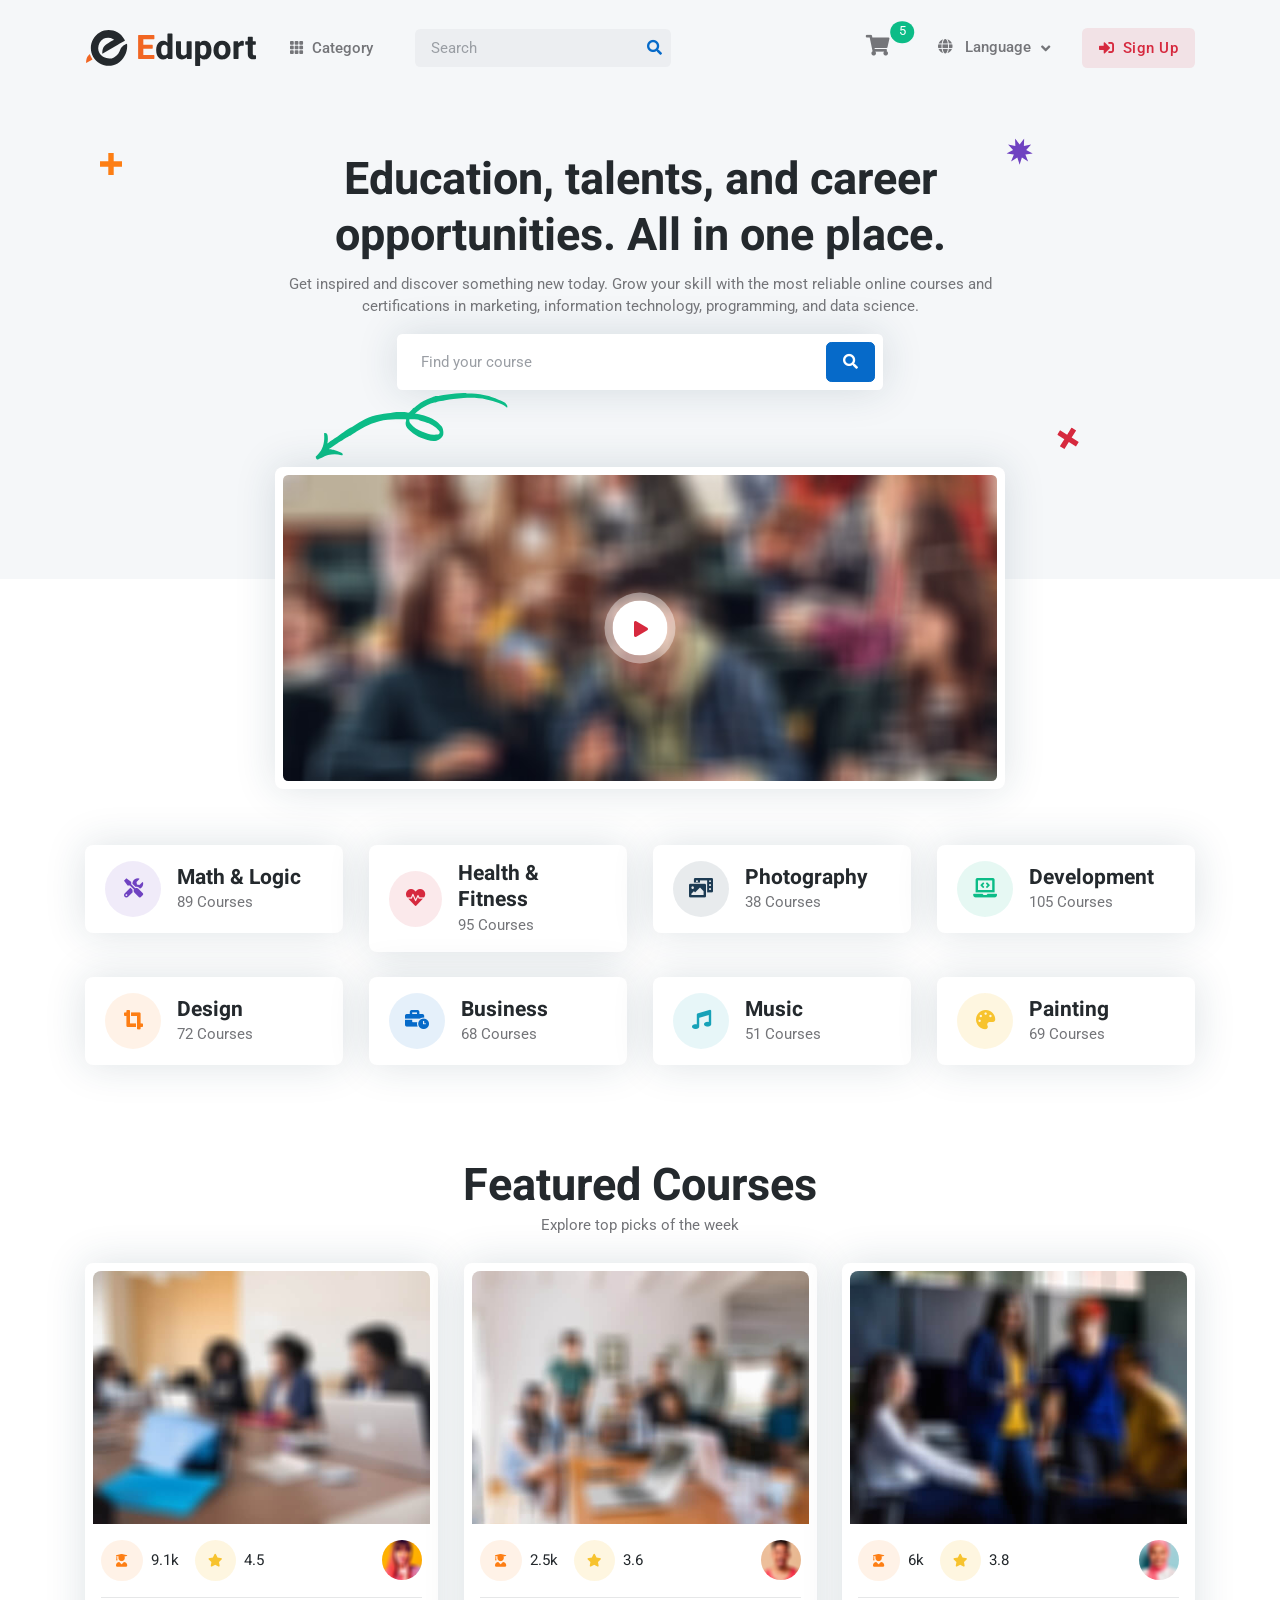
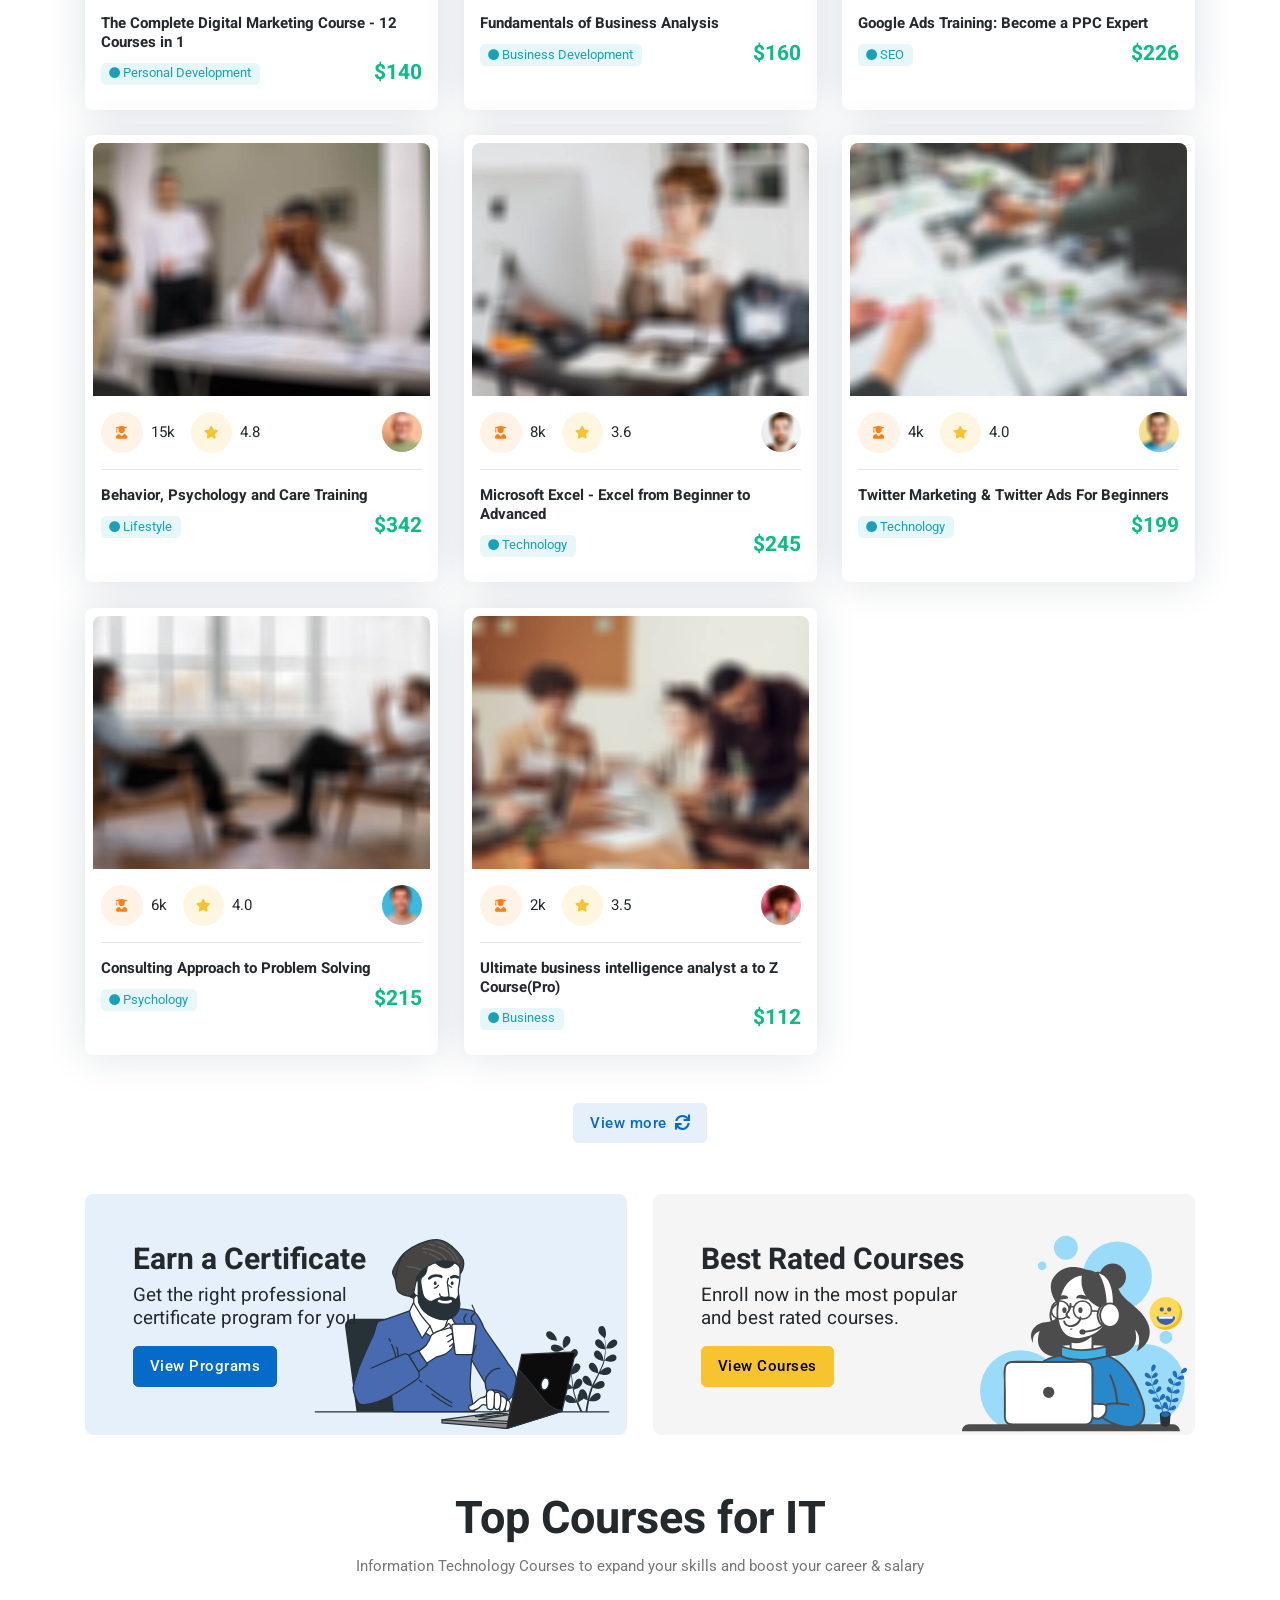
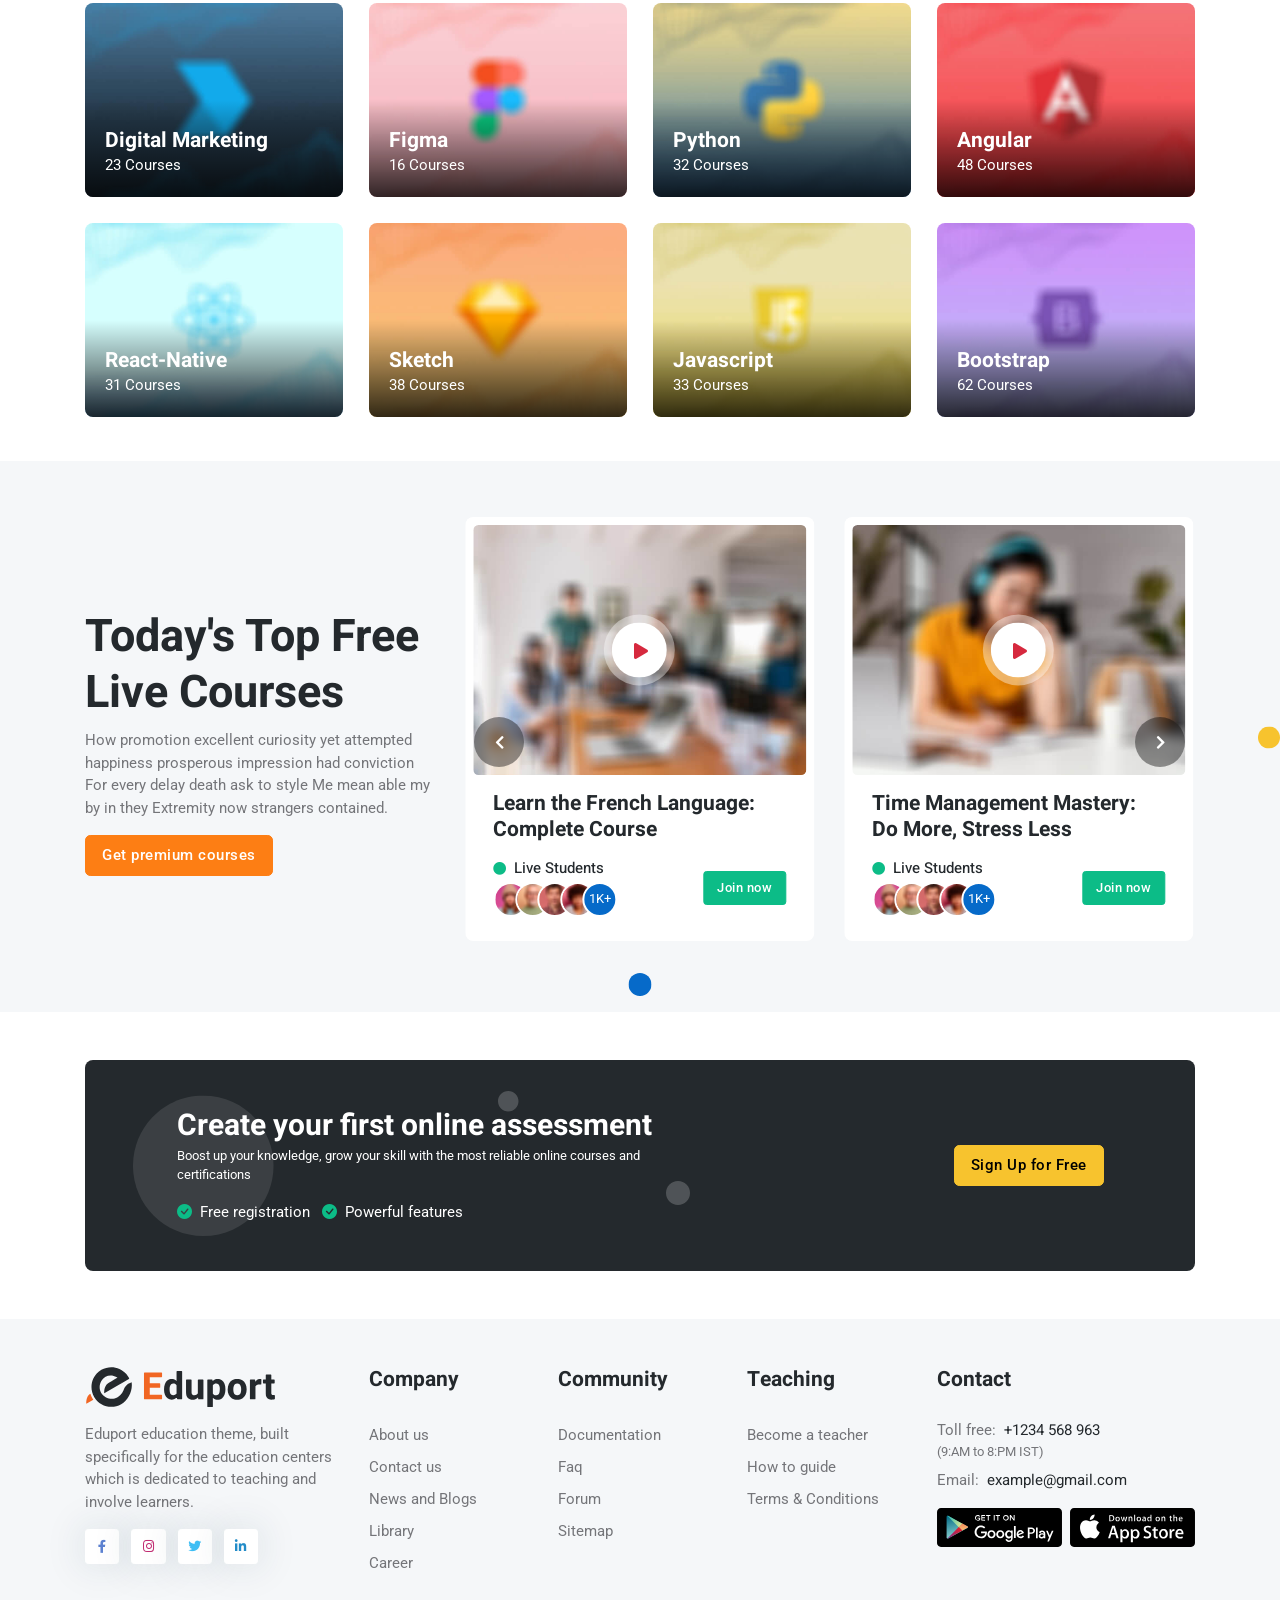
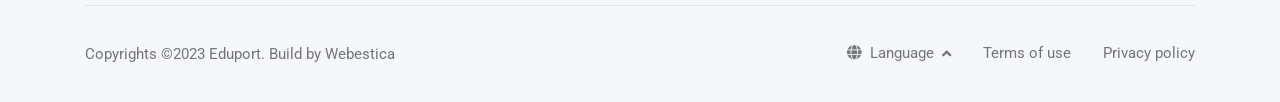
==== commit a825cb0b: "re" ====
--- a/index.html
+++ b/index.html
@@ -91,977 +91,341 @@
 <body>
 
 <!-- Header START -->
-<header class="navbar-light navbar-sticky header-static">
-	<!-- Nav START -->
+<header class="navbar-light navbar-sticky navbar-transparent">
+	<!-- Logo Nav START -->
 	<nav class="navbar navbar-expand-xl">
-		<div class="container-fluid px-3 px-xl-5">
+		<div class="container">
 			<!-- Logo START -->
 			<a class="navbar-brand" href="index.html">
 				<img class="light-mode-item navbar-brand-item" src="assets/images/logo.svg" alt="logo">
 				<img class="dark-mode-item navbar-brand-item" src="assets/images/logo-light.svg" alt="logo">
 			</a>
 			<!-- Logo END -->
-
+	
 			<!-- Responsive navbar toggler -->
-			<button class="navbar-toggler ms-auto" type="button" data-bs-toggle="collapse" data-bs-target="#navbarCollapse" aria-controls="navbarCollapse" aria-expanded="false" aria-label="Toggle navigation">
-				<span class="navbar-toggler-animation">
-					<span></span>
-					<span></span>
-					<span></span>
-				</span>
+			<button class="navbar-toggler ms-auto" type="button" data-bs-toggle="collapse" data-bs-target="#navbarCollapse"
+				aria-controls="navbarCollapse" aria-expanded="true" aria-label="Toggle navigation">
+				<span class="me-2"><i class="fas fa-search fs-5"></i></span>
 			</button>
-
-			<!-- Main navbar START -->
-			<div class="navbar-collapse w-100 collapse" id="navbarCollapse">
-
-				<!-- Nav category menu START -->
-				<ul class="navbar-nav navbar-nav-scroll me-auto">
-					<!-- Nav item 1 Demos -->
-					<li class="nav-item dropdown dropdown-menu-shadow-stacked">
-						<a class="nav-link bg-primary bg-opacity-10 rounded-3 text-primary px-3 py-3 py-xl-0" href="#" id="categoryMenu" data-bs-toggle="dropdown" aria-haspopup="true" aria-expanded="false"><i class="bi bi-ui-radios-grid me-2"></i><span>Category</span></a>
-						<ul class="dropdown-menu" aria-labelledby="categoryMenu">
-
-							<!-- Dropdown submenu -->
-							<li class="dropdown-submenu dropend">
-								<a class="dropdown-item dropdown-toggle" href="#">Development</a>
-								<ul class="dropdown-menu dropdown-menu-start" data-bs-popper="none">
-									<!-- dropdown submenu open right -->
-									<li class="dropdown-submenu dropend">
-										<a class="dropdown-item dropdown-toggle" href="#">Web Development</a>
-										<ul class="dropdown-menu" data-bs-popper="none">
-											<li> <a class="dropdown-item" href="#">CSS</a> </li>
-											<li> <a class="dropdown-item" href="#">JavaScript</a> </li>
-											<li> <a class="dropdown-item" href="#">Angular</a> </li>
-											<li> <a class="dropdown-item" href="#">PHP</a> </li>
-											<li> <a class="dropdown-item" href="#">HTML</a> </li>
-											<li> <a class="dropdown-item" href="#">React</a> </li>
+	
+			<!-- Category menu START -->
+			<ul class="navbar-nav navbar-nav-scroll dropdown-clickable">
+				<li class="nav-item dropdown dropdown-menu-shadow-stacked">
+					<a class="nav-link" href="#" id="categoryMenu" data-bs-toggle="dropdown" aria-haspopup="true" aria-expanded="false">
+						<i class="bi bi-grid-3x3-gap-fill me-3 fs-5 me-xl-1 d-xl-none"></i>
+						<i class="bi bi-grid-3x3-gap-fill me-1 d-none d-xl-inline-block"></i>
+						<span class="d-none d-xl-inline-block">Category</span>
+					</a>
+	
+					<ul class="dropdown-menu z-index-unset" aria-labelledby="categoryMenu">
+	
+						<!-- Dropdown submenu -->
+						<li class="dropdown-submenu dropend">
+							<a class="dropdown-item dropdown-toggle" href="#">Development</a>
+							<ul class="dropdown-menu dropdown-menu-start" data-bs-popper="none">
+								<!-- dropdown submenu open right -->
+								<li class="dropdown-submenu dropend z-index-unset">
+									<a class="dropdown-item dropdown-toggle" href="#">Web development</a>
+									<ul class="dropdown-menu" data-bs-popper="none">
+										<li> <a class="dropdown-item" href="#">CSS</a> </li>
+										<li> <a class="dropdown-item" href="#">JavaScript</a> </li>
+										<li> <a class="dropdown-item" href="#">Angular</a> </li>
+										<li> <a class="dropdown-item" href="#">PHP</a> </li>
+										<li> <a class="dropdown-item" href="#">HTML</a> </li>
+										<li> <a class="dropdown-item" href="#">React</a> </li>
+									</ul>
+								</li>
+								<li> <a class="dropdown-item" href="#">Data science</a> </li>
+								<li> <a class="dropdown-item" href="#">Mobile development</a> </li>
+								<li> <a class="dropdown-item" href="#">Programing language</a> </li>
+								<li> <a class="dropdown-item" href="#">Software testing</a> </li>
+								<li> <a class="dropdown-item" href="#">Software engineering</a> </li>
+								<li> <a class="dropdown-item" href="#">Software development tools</a> </li>
+							</ul>
+						</li>
+						<li> <a class="dropdown-item" href="#">Design</a></li>
+						<!-- Dropdown submenu -->
+						<li class="dropdown-submenu dropend">
+							<a class="dropdown-item dropdown-toggle" href="#">Marketing</a>
+							<div class="dropdown-menu dropdown-menu-start dropdown-width-lg" data-bs-popper="none">
+								<div class="row p-4">
+									<!-- Dropdown column item -->
+									<div class="col-xl-6 col-xxl-4 mb-4 mb-xl-0">
+										<h6 class="mb-0">Get started</h6>
+										<hr> <!-- Divider -->
+										<ul class="list-unstyled">
+											<li> <a class="dropdown-item" href="#">Market research</a> </li>
+											<li> <a class="dropdown-item" href="#">Advertising</a> </li>
+											<li> <a class="dropdown-item" href="#">Consumer behavior</a> </li>
+											<li> <a class="dropdown-item" href="#">Digital marketing</a> </li>
+											<li> <a class="dropdown-item" href="#">Marketing ethics</a> </li>
+											<li> <a class="dropdown-item" href="#">Social media marketing</a> </li>
+											<li> <a class="dropdown-item" href="#">Public relations</a> </li>
+											<li> <a class="dropdown-item" href="#">Advertising</a> </li>
+											<li> <a class="dropdown-item" href="#">Decision science</a> </li>
+											<li> <a class="dropdown-item" href="#">SEO</a> </li>
+											<li> <a class="dropdown-item" href="#">Business marketing</a> </li>
 										</ul>
-									</li>
-									<li> <a class="dropdown-item" href="#">Data Science</a> </li>
-									<li> <a class="dropdown-item" href="#">Mobile Development</a> </li>
-									<li> <a class="dropdown-item" href="#">Programing Language</a> </li>
-									<li> <a class="dropdown-item" href="#">Software Testing</a> </li>
-									<li> <a class="dropdown-item" href="#">Software Engineering</a> </li>
-									<li> <a class="dropdown-item" href="#">Software Development Tools</a> </li>
-								</ul>
-							</li>
-							<li> <a class="dropdown-item" href="#">Design</a></li>
-							<!-- Dropdown submenu -->
-							<li class="dropdown-submenu dropend">
-								<a class="dropdown-item dropdown-toggle" href="#">Marketing</a>
-								<div class="dropdown-menu dropdown-menu-start dropdown-width-lg" data-bs-popper="none">
-									<div class="row p-4">
-										<!-- Dropdown column item -->
-										<div class="col-xl-6 col-xxl-4 mb-4 mb-xl-0">
-											<h6 class="mb-0">Get started</h6>
-											<hr> <!-- Divider -->
-											<ul class="list-unstyled">
-												<li> <a class="dropdown-item" href="#">Market Research</a> </li>
-												<li> <a class="dropdown-item" href="#">Advertising</a> </li>
-												<li> <a class="dropdown-item" href="#">Consumer Behavior</a> </li>
-												<li> <a class="dropdown-item" href="#">Digital Marketing</a> </li>
-												<li> <a class="dropdown-item" href="#">Marketing Ethics</a> </li>
-												<li> <a class="dropdown-item" href="#">Social Media Marketing</a> </li>
-												<li> <a class="dropdown-item" href="#">Public Relations</a> </li>
-												<li> <a class="dropdown-item" href="#">Advertising</a> </li>
-												<li> <a class="dropdown-item" href="#">Decision Science</a> </li>
-												<li> <a class="dropdown-item" href="#">SEO</a> </li>
-												<li> <a class="dropdown-item" href="#">Business Marketing</a> </li>
-											</ul>
-										</div>
-
-										<!-- Dropdown column item -->
-										<div class="col-xl-6 col-xxl-4 mb-4 mb-xl-0">
-											<h6 class="mb-0">Degree</h6>
-											<hr> <!-- Divider -->
-											<!-- Dropdown item -->
-											<div class="d-flex mb-4 position-relative">
-												<img src="assets/images/client/uni-logo-01.svg" class="icon-md" alt="">
-												<div class="ms-3">
-													<a class="stretched-link h6 mb-0" href="#">American Century University, New Mexico</a>
-													<p class="mb-0 small">Bachelor of computer science</p>
-												</div>
-											</div>
-											<!-- Dropdown item -->
-											<div class="d-flex mb-4 position-relative">
-												<img src="assets/images/client/uni-logo-02.svg" class="icon-md" alt="">
-												<div class="ms-3">
-													<a class="stretched-link h6 mb-0" href="#">Indiana College of - Bloomington</a>
-													<p class="mb-0 small">Masters of computer science</p>
-												</div>
-											</div>
-											<!-- Dropdown item -->
-											<div class="d-flex mb-4 position-relative">
-												<img src="assets/images/client/uni-logo-03.svg" class="icon-md" alt="">
-												<div class="ms-3">
-													<a class="stretched-link h6 mb-0" href="#">College of South Florida</a>
-													<p class="mb-0 small">Medical science college</p>
-												</div>
-											</div>
-											<!-- Dropdown item -->
-											<div class="d-flex mb-4 position-relative">
-												<img src="assets/images/client/uni-logo-01.svg" class="icon-md" alt="">
-												<div class="ms-3">
-													<a class="stretched-link h6 mb-0" href="#">Andeerson Campus</a>
-													<p class="mb-0 small">Bachelor of computer science</p>
-												</div>
-											</div>
-											<!-- Dropdown item -->
-											<div class="d-flex position-relative">
-												<img src="assets/images/client/uni-logo-04.svg" class="icon-md" alt="">
-												<div class="ms-3">
-													<a class="stretched-link h6 mb-0" href="#">University of South California</a>
-													<p class="mb-0 small">Masters of business development</p>
-												</div>
+									</div>
+	
+									<!-- Dropdown column item -->
+									<div class="col-xl-6 col-xxl-4 mb-4 mb-xl-0">
+										<h6 class="mb-0">Degree</h6>
+										<hr> <!-- Divider -->
+										<!-- Dropdown item -->
+										<div class="d-flex mb-4 position-relative">
+											<img src="assets/images/client/uni-logo-01.svg" class="icon-md" alt="">
+											<div class="ms-3">
+												<h6 class="mb-0"><a class="stretched-link" href="#">American Century University, New Mexico</a></h6>
+												<p class="mb-0 small">Bachelor of computer science</p>
 											</div>
 										</div>
-
-										<!-- Dropdown column item -->
-										<div class="col-xl-6 col-xxl-4">
-											<h6 class="mb-0">Certificate</h6>
-											<hr> <!-- Divider -->
-											<!-- Dropdown item -->
-											<div class="d-flex mb-4 position-relative">
-												<h2 class="mb-0"><i class="fab fa-fw fa-google text-google-icon"></i></h2>
-												<div class="ms-2">
-													<a class="stretched-link h6 mb-0" href="#">Google SEO certificate</a>
-													<p class="mb-0 small">No prerequisites</p>
-												</div>
+										<!-- Dropdown item -->
+										<div class="d-flex mb-4 position-relative">
+											<img src="assets/images/client/uni-logo-02.svg" class="icon-md" alt="">
+											<div class="ms-3">
+												<h6 class="mb-0"><a class="stretched-link" href="#">Indiana College of - Bloomington</a></h6>
+												<p class="mb-0 small">Masters of computer science</p>
 											</div>
-											<!-- Dropdown item -->
-											<div class="d-flex mb-4 position-relative">
-												<h2 class="mb-0"><i class="fab fa-fw fa-linkedin-in text-linkedin"></i></h2>
-												<div class="ms-2">
-													<a class="stretched-link h6 mb-0" href="#">Business Development Executive(BDE)</a>
-													<p class="mb-0 small">No prerequisites</p>
-												</div>
+										</div>
+										<!-- Dropdown item -->
+										<div class="d-flex mb-4 position-relative">
+											<img src="assets/images/client/uni-logo-03.svg" class="icon-md" alt="">
+											<div class="ms-3">
+												<h6 class="mb-0"><a class="stretched-link" href="#">College of South Florida</a></h6>
+												<p class="mb-0 small">Medical science college</p>
 											</div>
-											<!-- Dropdown item -->
-											<div class="d-flex mb-4 position-relative">
-												<h2 class="mb-0"><i class="fab fa-fw fa-facebook text-facebook"></i></h2>
-												<div class="ms-2">
-													<a class="stretched-link h6 mb-0" href="#">Facebook social media marketing</a>
-													<p class="mb-0 small">Expert advice</p>
-												</div>
+										</div>
+										<!-- Dropdown item -->
+										<div class="d-flex mb-4 position-relative">
+											<img src="assets/images/client/uni-logo-01.svg" class="icon-md" alt="">
+											<div class="ms-3">
+												<h6 class="mb-0"><a class="stretched-link" href="#">Andeerson Campus</a></h6>
+												<p class="mb-0 small">Bachelor of computer science</p>
 											</div>
-											<!-- Dropdown item -->
-											<div class="d-flex mb-4 position-relative">
-												<h2 class="mb-0"><i class="fas fa-fw fa-basketball-ball text-dribbble"></i></h2>
-												<div class="ms-2">
-													<a class="stretched-link h6 mb-0" href="#">Creative graphics design</a>
-													<p class="mb-0 small">No prerequisites</p>
-												</div>
+										</div>
+										<!-- Dropdown item -->
+										<div class="d-flex position-relative">
+											<img src="assets/images/client/uni-logo-04.svg" class="icon-md" alt="">
+											<div class="ms-3">
+												<h6 class="mb-0"><a class="stretched-link" href="#">University of South California</a></h6>
+												<p class="mb-0 small">Masters of business development</p>
 											</div>
 										</div>
 									</div>
-
-									<!-- Advertisement -->
-									<div class="row">
-										<div class="col-12">
-											<div class="card bg-blue rounded-0 rounded-bottom p-3 position-relative overflow-hidden" style="background:url(assets/images/pattern/05.png) no-repeat center center; background-size:cover;">
-												<!-- SVG decoration -->
-												<figure class="position-absolute bottom-0 end-0 mb-n4 d-none d-md-block">
-													<svg width="92.6px" height="135.2px">	
-														<path class="fill-white" d="M71.5,131.4c0.2,0.1,0.4,0.1,0.6-0.1c0,0,0.6-0.7,1.6-1.9c0.2-0.2,0.1-0.5-0.1-0.7c-0.2-0.2-0.5-0.1-0.7,0.1 c-1,1.2-1.6,1.8-1.6,1.8c-0.2,0.2-0.2,0.5,0,0.7C71.4,131.3,71.4,131.4,71.5,131.4z"></path>
-														<path class="fill-white" d="M76,125.5c-0.2-0.2-0.3-0.5-0.1-0.7c1-1.4,1.9-2.8,2.8-4.2c0.1-0.2,0.4-0.3,0.7-0.2c0.2,0.1,0.3,0.4,0.2,0.7 c-0.9,1.4-1.8,2.9-2.8,4.2C76.6,125.6,76.3,125.6,76,125.5C76.1,125.5,76.1,125.5,76,125.5z M81.4,116.9 c-0.2-0.1-0.3-0.4-0.2-0.7c0.2-0.5,0.5-0.9,0.7-1.4c0.5-1.1,1-2.1,1.5-3.2c0.1-0.3,0.4-0.4,0.6-0.3c0.3,0.1,0.4,0.4,0.3,0.6 c-0.5,1.1-1,2.1-1.5,3.2c-0.2,0.5-0.5,0.9-0.7,1.4C81.9,117,81.6,117,81.4,116.9C81.4,116.9,81.4,116.9,81.4,116.9z M85.1,107.1 c0.5-1.6,1-3.2,1.3-4.8c0.1-0.3,0.3-0.4,0.6-0.4c0.3,0.1,0.4,0.3,0.4,0.6c-0.4,1.6-0.8,3.3-1.3,4.9c-0.1,0.3-0.4,0.4-0.6,0.3 c0,0,0,0-0.1,0C85.1,107.6,85,107.3,85.1,107.1z M47.3,83c-1.5-1.1-2.5-2.5-3.1-4.2c-0.1-0.3,0-0.5,0.3-0.6 c0.3-0.1,0.5,0,0.6,0.3c0.5,1.5,1.5,2.7,2.8,3.7c0.2,0.2,0.3,0.5,0.1,0.7C47.9,83.1,47.6,83.1,47.3,83C47.4,83,47.4,83,47.3,83z  M51.7,84.6c0-0.3,0.3-0.5,0.5-0.4c1.4,0.2,2.9-0.3,4.3-1.4c0.2-0.2,0.5-0.1,0.7,0.1c0.2,0.2,0.1,0.5-0.1,0.7 c-1.6,1.2-3.4,1.8-5,1.6c-0.1,0-0.1,0-0.2,0C51.8,85,51.7,84.8,51.7,84.6z M87.2,97.4c0.2-1.7,0.2-3.3,0.2-5 c0-0.3,0.2-0.5,0.5-0.5c0.3,0,0.5,0.2,0.5,0.5c0.1,1.7,0,3.4-0.2,5.1c0,0.3-0.3,0.5-0.5,0.4c-0.1,0-0.1,0-0.2,0 C87.3,97.8,87.1,97.6,87.2,97.4z M43.7,73.6c0.2-1.6,0.7-3.2,1.5-4.8l0.1-0.1c0.1-0.2,0.4-0.3,0.7-0.2c0,0,0,0,0,0 c0.2,0.1,0.3,0.4,0.2,0.7l-0.1,0.1c-0.7,1.5-1.2,3-1.4,4.5c0,0.3-0.3,0.5-0.6,0.4c-0.1,0-0.1,0-0.2,0 C43.8,74,43.7,73.8,43.7,73.6z M60,79.8c-0.2-0.1-0.3-0.5-0.1-0.7c0.4-0.6,0.8-1.3,1.1-2c0.4-0.8,0.7-1.6,1-2.4 c0.1-0.3,0.4-0.4,0.6-0.3c0.3,0.1,0.4,0.4,0.3,0.6c-0.3,0.9-0.7,1.7-1.1,2.5c-0.4,0.7-0.8,1.4-1.2,2.1C60.5,79.9,60.2,80,60,79.8 C60,79.9,60,79.8,60,79.8z M86.8,87.5c-0.3-1.6-0.7-3.2-1.2-4.8c-0.1-0.3,0.1-0.5,0.3-0.6c0.3-0.1,0.5,0.1,0.6,0.3 c0.5,1.6,1,3.3,1.2,4.9c0,0.3-0.1,0.5-0.4,0.6c-0.1,0-0.2,0-0.3,0C87,87.7,86.9,87.6,86.8,87.5z M48.2,65.1 c-0.2-0.2-0.2-0.5,0-0.7c1.2-1.3,2.5-2.4,3.9-3.4c0.2-0.1,0.5-0.1,0.7,0.1c0.1,0.2,0.1,0.5-0.1,0.7c-1.4,0.9-2.6,2-3.7,3.2 c-0.2,0.2-0.4,0.2-0.6,0.1C48.3,65.2,48.3,65.1,48.2,65.1z M63.3,70c0.3-1.6,0.5-3.3,0.5-4.9c0-0.3,0.2-0.5,0.5-0.5 c0.3,0,0.5,0.2,0.5,0.5c-0.1,1.7-0.2,3.4-0.5,5.1c0,0.3-0.3,0.4-0.6,0.4c0,0-0.1,0-0.1,0C63.3,70.4,63.2,70.2,63.3,70z M83.8,78 c-0.7-1.5-1.5-3-2.4-4.3c-0.1-0.2-0.1-0.5,0.1-0.7c0.2-0.1,0.5-0.1,0.7,0.2c0.9,1.4,1.7,2.9,2.5,4.4c0.1,0.2,0,0.5-0.2,0.7 c-0.1,0.1-0.3,0.1-0.4,0C83.9,78.2,83.8,78.1,83.8,78z M56.5,59.6c-0.1-0.3,0.1-0.5,0.4-0.6c1.7-0.4,3.4-0.5,5.2-0.3 c0.3,0,0.5,0.3,0.4,0.5c0,0.3-0.3,0.5-0.5,0.4c-1.7-0.2-3.3-0.1-4.8,0.3c-0.1,0-0.2,0-0.3,0C56.6,59.8,56.5,59.7,56.5,59.6z  M78.4,69.7c-1.1-1.3-2.2-2.5-3.4-3.6c-0.2-0.2-0.2-0.5,0-0.7c0.2-0.2,0.5-0.2,0.7,0c1.2,1.1,2.4,2.4,3.5,3.7 c0.2,0.2,0.1,0.5-0.1,0.7c-0.2,0.1-0.4,0.1-0.5,0.1C78.5,69.8,78.4,69.7,78.4,69.7z M63.6,60.1c-0.2-1.6-0.4-3.3-0.8-4.9 c-0.1-0.3,0.1-0.5,0.4-0.6c0.3-0.1,0.5,0.1,0.6,0.4c0.4,1.7,0.7,3.4,0.8,5c0,0.3-0.2,0.5-0.4,0.5c-0.1,0-0.2,0-0.3,0 C63.7,60.4,63.6,60.2,63.6,60.1z M71,63.1c-1.4-0.9-2.9-1.7-4.4-2.3c-0.3-0.1-0.4-0.4-0.3-0.6c0.1-0.3,0.4-0.4,0.6-0.3 c1.5,0.6,3.1,1.4,4.6,2.3c0.2,0.1,0.3,0.5,0.1,0.7C71.6,63.1,71.3,63.2,71,63.1C71.1,63.1,71.1,63.1,71,63.1z M61.3,50.4 c-0.6-1.5-1.3-3-2.1-4.5c-0.1-0.2-0.1-0.5,0.2-0.7c0.2-0.1,0.5-0.1,0.7,0.2c0.9,1.5,1.6,3.1,2.2,4.6c0.1,0.3,0,0.5-0.3,0.6 c-0.1,0.1-0.3,0-0.4,0C61.5,50.6,61.4,50.5,61.3,50.4z M56.5,41.8c-1-1.3-2.1-2.6-3.2-3.8c-0.2-0.2-0.2-0.5,0-0.7 c0.2-0.2,0.5-0.2,0.7,0c1.2,1.3,2.3,2.6,3.3,3.9c0.2,0.2,0.1,0.5-0.1,0.7c-0.2,0.1-0.4,0.1-0.5,0C56.6,41.9,56.5,41.8,56.5,41.8z  M49.7,34.5c-1.2-1.1-2.5-2.1-3.9-3.2c-0.2-0.2-0.3-0.5-0.1-0.7c0.2-0.2,0.5-0.3,0.7-0.1c1.4,1,2.7,2.1,3.9,3.2 c0.2,0.2,0.2,0.5,0,0.7c-0.2,0.2-0.4,0.2-0.6,0.1C49.7,34.6,49.7,34.5,49.7,34.5z M41.7,28.5c-1.4-0.9-2.8-1.8-4.3-2.6 c-0.2-0.1-0.3-0.4-0.2-0.7c0.1-0.2,0.4-0.3,0.7-0.2c1.5,0.8,2.9,1.7,4.3,2.6c0.2,0.1,0.3,0.5,0.1,0.7 C42.2,28.6,42,28.6,41.7,28.5C41.7,28.5,41.7,28.5,41.7,28.5z"></path>
-														<path class="fill-white" d="M30.7,22.6C30.7,22.6,30.7,22.6,30.7,22.6c0,0,0.9,0.4,2.3,1c0.2,0.1,0.5,0,0.7-0.2c0.1-0.2,0-0.5-0.2-0.7 c0,0,0,0,0,0c-1.4-0.7-2.2-1-2.3-1c-0.3-0.1-0.5,0-0.6,0.3C30.3,22.2,30.4,22.5,30.7,22.6z"></path>
-														<path class="fill-warning" d="M22.6,23.6l-1.1-4.1c0,0-11.7-7.5-11.9-7.6c-0.1-0.2-4.9-6.5-4.9-6.5l8.2,3.5l12.2,8.4L22.6,23.6z"></path>
-														<polygon class="fill-warning opacity-6" points="31.2,12.3 4.7,5.4 25.1,17.2"></polygon>
-														<polygon class="fill-warning opacity-6" points="21.5,19.5 15,24.8 4.7,5.4 "></polygon>
-													</svg>
-												</figure>
-												<!-- Body -->
-												<div class="card-body">
-													<!-- Title -->
-													<h5 class="card-title text-white mb-2">Access 25K Online courses from 120 institutions, Start today!</h5>
-													<p class="text-white text-opacity-75">Here is the description of premium features which will allow users to get benefits and save a lot of money</p>
-													<!-- Button -->
-													<a href="#" class="btn btn-sm btn-dark mb-0">Purchase Premium</a>
-												</div>
+	
+									<!-- Dropdown column item -->
+									<div class="col-xl-6 col-xxl-4">
+										<h6 class="mb-0">Certificate</h6>
+										<hr> <!-- Divider -->
+										<!-- Dropdown item -->
+										<div class="d-flex mb-4 position-relative">
+											<h2 class="mb-0"><i class="fab fa-fw fa-google text-google-icon"></i></h2>
+											<div class="ms-2">
+												<h6 class="mb-0"><a class="stretched-link" href="#">Google SEO certificate</a></h6>
+												<p class="mb-0 small">No prerequisites</p>
+											</div>
+										</div>
+										<!-- Dropdown item -->
+										<div class="d-flex mb-4 position-relative">
+											<h2 class="mb-0"><i class="fab fa-fw fa-linkedin-in text-linkedin"></i></h2>
+											<div class="ms-2">
+												<h6 class="mb-0"><a class="stretched-link" href="#">Business Development Executive(BDE)</a></h6>
+												<p class="mb-0 small">No prerequisites</p>
+											</div>
+										</div>
+										<!-- Dropdown item -->
+										<div class="d-flex mb-4 position-relative">
+											<h2 class="mb-0"><i class="fab fa-fw fa-facebook text-facebook"></i></h2>
+											<div class="ms-2">
+												<h6 class="mb-0"><a class="stretched-link" href="#">Facebook social media marketing</a></h6>
+												<p class="mb-0 small">Expert advice</p>
+											</div>
+										</div>
+										<!-- Dropdown item -->
+										<div class="d-flex mb-4 position-relative">
+											<h2 class="mb-0"><i class="fas fa-fw fa-basketball-ball text-dribbble"></i></h2>
+											<div class="ms-2">
+												<h6 class="mb-0"><a class="stretched-link" href="#">Creative graphics design</a></h6>
+												<p class="mb-0 small">No prerequisites</p>
 											</div>
 										</div>
 									</div>
 								</div>
-							</li>
-							<li> <a class="dropdown-item" href="#">Music</a></li>
-							<li> <a class="dropdown-item" href="#">Lifestyle</a></li>
-							<li> <a class="dropdown-item" href="#">IT & software</a></li>
-							<li> <a class="dropdown-item" href="#">Personal development</a></li>
-							<li> <a class="dropdown-item" href="#">Health & fitness</a></li>
-							<li> <a class="dropdown-item" href="#">Teaching</a></li>
-							<li> <a class="dropdown-item" href="#">Social science</a></li>
-							<li> <a class="dropdown-item" href="#">Math & logic</a></li>
-							<li> <hr class="dropdown-divider"></li>
-							<li> <a class="dropdown-item bg-primary text-primary bg-opacity-10 rounded-2 mb-0" href="#">View all categories</a></li>
-						</ul>
-					</li>
-				</ul>
-				<!-- Nav category menu END -->
-
-				<!-- Nav Main menu START -->
-				<ul class="navbar-nav navbar-nav-scroll me-auto">
-					<!-- Nav item 1 Demos -->
-					<li class="nav-item dropdown">
-						<a class="nav-link dropdown-toggle active" href="#" id="demoMenu" data-bs-toggle="dropdown" aria-haspopup="true" aria-expanded="false">Demos</a>
-						<ul class="dropdown-menu" aria-labelledby="demoMenu">
-							<li> <a class="dropdown-item active" href="index.html">Home Default</a></li>
-							<li> <a class="dropdown-item" href="index-2.html">Home Education</a></li>
-							<li> <a class="dropdown-item" href="index-3.html">Home Academy</a></li>
-							<li> <a class="dropdown-item" href="index-4.html">Home Course</a></li>
-							<li> <a class="dropdown-item" href="index-5.html">Home University</a></li>
-							<li> <a class="dropdown-item" href="index-6.html">Home Kindergarten</a></li>
-							<li> <a class="dropdown-item" href="index-7.html">Home Landing</a></li>
-							<li> <a class="dropdown-item" href="index-8.html">Home Tutor</a></li>
-							<li> <a class="dropdown-item" href="index-9.html">Home School</a><li>
-							<li> <a class="dropdown-item" href="index-10.html">Home Abroad</a></li>
-							<li> <a class="dropdown-item" href="index-11.html">Home Workshop</a></li>
-						</ul>
-					</li>
-
-					<!-- Nav item 2 Pages -->
-					<li class="nav-item dropdown">
-						<a class="nav-link dropdown-toggle" href="#" id="pagesMenu" data-bs-toggle="dropdown" aria-haspopup="true" aria-expanded="false">Pages</a>
-						<ul class="dropdown-menu" aria-labelledby="pagesMenu">
-							<!-- Dropdown submenu -->
-							<li class="dropdown-submenu dropend">
-								<a class="dropdown-item dropdown-toggle" href="#">Course</a>
-								<ul class="dropdown-menu dropdown-menu-start" data-bs-popper="none">
-									<li> <a class="dropdown-item" href="course-categories.html">Course Categories</a></li>
-									<li> <hr class="dropdown-divider"></li>
-									<li> <a class="dropdown-item" href="course-grid.html">Course Grid Classic</a></li>
-									<li> <a class="dropdown-item" href="course-grid-2.html">Course Grid Minimal</a></li>
-									<li> <hr class="dropdown-divider"></li>
-									<li> <a class="dropdown-item" href="course-list.html">Course List Classic</a></li>
-									<li> <a class="dropdown-item" href="course-list-2.html">Course List Minimal</a></li>
-									<li> <hr class="dropdown-divider"></li>
-									<li> <a class="dropdown-item" href="course-detail.html">Course Detail Classic</a></li>
-									<li> <a class="dropdown-item" href="course-detail-min.html">Course Detail Minimal</a></li>
-									<li> <a class="dropdown-item" href="course-detail-adv.html">Course Detail Advance</a></li>
-									<li> <a class="dropdown-item" href="course-detail-module.html">Course Detail Module</a></li>
-									<li> <a class="dropdown-item" href="course-video-player.html">Course Full Screen Video</a></li>
-								</ul>
-							</li>
-
-							<!-- Dropdown submenu -->
-							<li class="dropdown-submenu dropend">
-								<a class="dropdown-item dropdown-toggle" href="#">About</a>
-								<ul class="dropdown-menu dropdown-menu-start" data-bs-popper="none">
-									<li> <a class="dropdown-item" href="about.html">About Us</a></li>
-									<li> <a class="dropdown-item" href="contact-us.html">Contact Us</a></li>
-									<li> <a class="dropdown-item" href="blog-grid.html">Blog Grid</a></li>
-									<li> <a class="dropdown-item" href="blog-masonry.html">Blog Masonry</a></li>
-									<li> <a class="dropdown-item" href="blog-detail.html">Blog Detail</a></li>
-									<li> <a class="dropdown-item" href="pricing.html">Pricing</a></li>
-								</ul>
-							</li>
-
-							<!-- Dropdown submenu -->
-							<li class="dropdown-submenu dropend">
-								<a class="dropdown-item dropdown-toggle" href="#">Hero Banner</a>
-								<ul class="dropdown-menu dropdown-menu-start" data-bs-popper="none">
-									<li> <a class="dropdown-item" href="docs/snippet-hero-12.html">Hero Form</a></li>
-									<li> <a class="dropdown-item" href="docs/snippet-hero-13.html">Hero Vector</a></li>
-									<li> <p class="dropdown-item mb-0">Coming soon....</p></li>
-								</ul>
-							</li>
-
-							<li> <a class="dropdown-item" href="instructor-list.html">Instructor List</a></li>
-							<li> <a class="dropdown-item" href="instructor-single.html">Instructor Single</a></li>
-							<li> <a class="dropdown-item" href="become-instructor.html">Become an Instructor</a></li>
-							<li> <a class="dropdown-item" href="abroad-single.html">Abroad Single</a></li>
-							<li> <a class="dropdown-item" href="workshop-detail.html">Workshop Detail</a></li>
-							<li> <a class="dropdown-item" href="event-detail.html">Event Detail</a></li>
-
-							<!-- Dropdown submenu -->
-							<li class="dropdown-submenu dropend">
-								<a class="dropdown-item dropdown-toggle" href="#">Shop</a>
-								<ul class="dropdown-menu dropdown-menu-start" data-bs-popper="none">
-									<li> <a class="dropdown-item" href="shop.html">Shop grid</a></li>
-									<li> <a class="dropdown-item" href="shop-product-detail.html">Product detail</a></li>
-									<li> <a class="dropdown-item" href="cart.html">Cart</a></li>
-									<li> <a class="dropdown-item" href="checkout.html">Checkout</a></li>
-									<li> <a class="dropdown-item" href="empty-cart.html">Empty Cart</a></li>
-									<li> <a class="dropdown-item" href="wishlist.html">Wishlist</a></li>
-								</ul>
-							</li>
-
-							<!-- Dropdown submenu -->
-							<li class="dropdown-submenu dropend">
-								<a class="dropdown-item dropdown-toggle" href="#">Help</a>
-								<ul class="dropdown-menu dropdown-menu-start" data-bs-popper="none">
-									<li> <a class="dropdown-item" href="help-center.html">Help Center</a></li>
-									<li> <a class="dropdown-item" href="help-center-detail.html">Help Center Single</a></li>
-									<li> <a class="dropdown-item" href="faq.html">FAQs</a></li>
-								</ul>
-							</li>
-
-							<!-- Dropdown submenu -->
-							<li class="dropdown-submenu dropend">
-								<a class="dropdown-item dropdown-toggle" href="#">Authentication</a>
-								<ul class="dropdown-menu dropdown-menu-start" data-bs-popper="none">
-									<li> <a class="dropdown-item" href="sign-in.html">Sign In</a></li>
-									<li> <a class="dropdown-item" href="sign-up.html">Sign Up</a></li>
-									<li> <a class="dropdown-item" href="forgot-password.html">Forgot Password</a></li>
-								</ul>
-							</li>
-
-							<!-- Dropdown submenu -->
-							<li class="dropdown-submenu dropend">
-								<a class="dropdown-item dropdown-toggle" href="#">Form</a>
-								<ul class="dropdown-menu dropdown-menu-start" data-bs-popper="none">
-									<li> <a class="dropdown-item" href="request-demo.html">Request a demo</a></li>
-									<li> <a class="dropdown-item" href="book-class.html">Book a Class</a></li>
-									<li> <a class="dropdown-item" href="request-access.html">Free Access</a></li>
-									<li> <a class="dropdown-item" href="university-admission-form.html">Admission Form</a></li>
-								</ul>
-							</li>
-
-							<!-- Dropdown submenu -->
-							<li class="dropdown-submenu dropend">
-								<a class="dropdown-item dropdown-toggle" href="#">Specialty</a>
-								<ul class="dropdown-menu dropdown-menu-start" data-bs-popper="none">
-									<li> <a class="dropdown-item" href="error-404.html">Error 404</a></li>
-									<li> <a class="dropdown-item" href="coming-soon.html">Coming Soon</a></li>
-								</ul>
-							</li>
-
-						</ul>
-					</li>
-
-					<!-- Nav item 3 Account -->
-					<li class="nav-item dropdown">
-						<a class="nav-link dropdown-toggle" href="#" id="accounntMenu" data-bs-toggle="dropdown" aria-haspopup="true" aria-expanded="false">Accounts</a>
-						<ul class="dropdown-menu" aria-labelledby="accounntMenu">
-							<!-- Dropdown submenu -->
-							<li class="dropdown-submenu dropend">
-								<a class="dropdown-item dropdown-toggle" href="#"><i class="fas fa-user-tie fa-fw me-1"></i>Instructor</a>
-								<ul class="dropdown-menu dropdown-menu-start" data-bs-popper="none">
-									<li> <a class="dropdown-item" href="instructor-dashboard.html"><i class="bi bi-grid-fill fa-fw me-1"></i>Dashboard</a> </li>
-									<li> <a class="dropdown-item" href="instructor-manage-course.html"><i class="bi bi-basket-fill fa-fw me-1"></i>Courses</a> </li>
-									<li> <a class="dropdown-item" href="instructor-create-course.html"><i class="bi bi-file-earmark-plus-fill fa-fw me-1"></i>Create Course</a> </li>
-									<li> <a class="dropdown-item" href="course-added.html"><i class="bi bi-file-check-fill fa-fw me-1"></i>Course Added</a> </li>
-									<li> <a class="dropdown-item" href="instructor-quiz.html"><i class="bi bi-question-diamond fa-fw me-1"></i>Quiz</a> </li>
-									<li> <a class="dropdown-item" href="instructor-earning.html"><i class="fas fa-chart-line fa-fw me-1"></i>Earnings</a> </li>
-									<li> <a class="dropdown-item" href="instructor-studentlist.html"><i class="fas fa-user-graduate fa-fw me-1"></i>Students</a> </li>
-									<li> <a class="dropdown-item" href="instructor-order.html"><i class="bi bi-cart-check-fill fa-fw me-1"></i>Orders</a> </li>
-									<li> <a class="dropdown-item" href="instructor-review.html"><i class="bi bi-star-fill fa-fw me-1"></i>Reviews</a> </li>
-									<li> <a class="dropdown-item" href="instructor-payout.html"><i class="fas fa-wallet fa-fw me-1"></i>Payout</a> </li>
-								</ul>
-							</li>
-
-							<!-- Dropdown submenu -->
-								<li class="dropdown-submenu dropend">
-								<a class="dropdown-item dropdown-toggle" href="#"><i class="fas fa-user-graduate fa-fw me-1"></i>Student</a>
-								<ul class="dropdown-menu dropdown-menu-start" data-bs-popper="none">
-									<li> <a class="dropdown-item" href="student-dashboard.html"><i class="bi bi-grid-fill fa-fw me-1"></i>Dashboard</a> </li>
-									<li> <a class="dropdown-item" href="student-subscription.html"><i class="bi bi-card-checklist fa-fw me-1"></i>My Subscriptions</a> </li>
-									<li> <a class="dropdown-item" href="student-course-list.html"><i class="bi bi-basket-fill fa-fw me-1"></i>Courses</a> </li>
-									<li> <a class="dropdown-item" href="student-course-resume.html"><i class="far fa-fw fa-file-alt me-1"></i>Course Resume</a> </li>
-									<li> <a class="dropdown-item" href="student-quiz.html"><i class="bi bi-question-diamond fa-fw me-1"></i>Quiz </a> </li>
-									<li> <a class="dropdown-item" href="student-payment-info.html"><i class="bi bi-credit-card-2-front-fill fa-fw me-1"></i>Payment Info</a> </li>
-									<li> <a class="dropdown-item" href="student-bookmark.html"><i class="fas bi-cart-check-fill fa-fw me-1"></i>Wishlist</a> </li>
-								</ul>
-							</li>
-							
-							<li> <a class="dropdown-item" href="admin-dashboard.html"><i class="fas fa-user-cog fa-fw me-1"></i>Admin</a> </li>
-							<li> <hr class="dropdown-divider"></li>
-							<li> <a class="dropdown-item" href="instructor-edit-profile.html"><i class="fas fa-fw fa-edit me-1"></i>Edit Profile</a> </li>
-							<li> <a class="dropdown-item" href="instructor-setting.html"><i class="fas fa-fw fa-cog me-1"></i>Settings</a> </li>
-							<li> <a class="dropdown-item" href="instructor-delete-account.html"><i class="fas fa-fw fa-trash-alt me-1"></i>Delete Profile</a> </li>
-							
-							<li> <hr class="dropdown-divider"></li>
-							<!-- Dropdown Level -->
-							<li class="dropdown-submenu dropend">
-								<a class="dropdown-item dropdown-toggle" href="#">Dropdown levels</a>
-								<ul class="dropdown-menu dropdown-menu-start" data-bs-popper="none">
-
-									<!-- dropdown submenu open right -->
-									<li class="dropdown-submenu dropend">
-										<a class="dropdown-item dropdown-toggle" href="#">Dropdown (end)</a>
-										<ul class="dropdown-menu" data-bs-popper="none">
-											<li> <a class="dropdown-item" href="#">Dropdown item</a> </li>
-											<li> <a class="dropdown-item" href="#">Dropdown item</a> </li>
-										</ul>
-									</li>
-									<li> <a class="dropdown-item" href="#">Dropdown item</a> </li>
-
-									<!-- dropdown submenu open left -->
-									<li class="dropdown-submenu dropstart">
-										<a class="dropdown-item dropdown-toggle" href="#">Dropdown (start)</a>
-										<ul class="dropdown-menu dropdown-menu-end" data-bs-popper="none">
-											<li> <a class="dropdown-item" href="#">Dropdown item</a> </li>
-											<li> <a class="dropdown-item" href="#">Dropdown item</a> </li>
-										</ul>
-									</li>
-									<li> <a class="dropdown-item" href="#">Dropdown item</a> </li>
-								</ul>
-							</li>
-						</ul>
-					</li>
-
-					<!-- Nav item 4 Megamenu-->
-					<li class="nav-item dropdown dropdown-fullwidth">
-						<a class="nav-link dropdown-toggle" href="#" data-bs-toggle="dropdown" aria-haspopup="true" aria-expanded="false">Megamenu</a>
-						<div class="dropdown-menu dropdown-menu-end" data-bs-popper="none">
-							<div class="row p-4">
-								<!-- Dropdown column item -->
-								<div class="col-xl-6 col-xxl-3 mb-3">
-									<h6 class="mb-0">Get started</h6>
-									<hr>
-									<ul class="list-unstyled">
-										<li> <a class="dropdown-item" href="#">Market research</a> </li>
-										<li> <a class="dropdown-item" href="#">Advertising</a> </li>
-										<li> <a class="dropdown-item" href="#">Consumer behavior</a> </li>
-										<li> <a class="dropdown-item" href="#">Digital marketing</a> </li>
-										<li> <a class="dropdown-item" href="#">Marketing ethics</a> </li>
-										<li> <a class="dropdown-item" href="#">Social media marketing</a> </li>
-										<li> <a class="dropdown-item" href="#">Public relations</a> </li>
-										<li> <a class="dropdown-item" href="#">Advertising</a> </li>
-										<li> <a class="dropdown-item" href="#">Decision science</a> </li>
-										<li> <a class="dropdown-item" href="#">SEO</a> </li>
-										<li> <a class="dropdown-item" href="#">Business marketing</a> </li>
-									</ul>
-								</div>
-								
-								<!-- Dropdown column item -->
-								<div class="col-xl-6 col-xxl-3 mb-3">
-									<h6 class="mb-0">Degree</h6>
-									<hr>
-									<!-- Dropdown item -->
-									<div class="mb-2 position-relative bg-primary-soft-hover rounded-2 transition-base p-3">
-										<a class="stretched-link h6 mb-0" href="#">Contact management</a>
-										<p class="mb-0 small text-truncate-2">Speedily say has suitable disposal add boy. On forth doubt miles of child.</p>
-									</div>
-									<!-- Dropdown item -->
-									<div class="mb-2 position-relative bg-primary-soft-hover rounded-2 transition-base p-3">
-										<a class="stretched-link h6 mb-0" href="#">Sales pipeline</a>
-										<p class="mb-0 small text-truncate-2">Speedily say has suitable disposal add boy. On forth doubt miles of child.</p>
-									</div>
-									<!-- Dropdown item -->
-									<div class="position-relative bg-primary-soft-hover rounded-2 transition-base p-3">
-										<a class="stretched-link h6 mb-0" href="#">Security & Permission</a>
-										<p class="mb-0 small text-truncate-2">Speedily say has suitable disposal add boy. On forth doubt miles of child.</p>
-									</div>
-								</div>
-
-								<!-- Dropdown column item -->
-								<div class="col-xl-6 col-xxl-3 mb-3">
-									<h6 class="mb-0">Certificate</h6>
-									<hr>
-									<!-- Dropdown item -->
-									<div class="d-flex mb-4 position-relative">
-										<h2 class="mb-0"><i class="fab fa-fw fa-google text-google-icon"></i></h2>
-										<div class="ms-2">
-											<a class="stretched-link h6 mb-0" href="#">Google SEO certificate</a>
-											<p class="mb-0 small">No prerequisites</p>
-										</div>
-									</div>
-									<!-- Dropdown item -->
-									<div class="d-flex mb-4 position-relative">
-										<h2 class="mb-0"><i class="fab fa-fw fa-linkedin-in text-linkedin"></i></h2>
-										<div class="ms-2">
-											<a class="stretched-link h6 mb-0" href="#">Business Development Executive(BDE)</a>
-											<p class="mb-0 small">No prerequisites</p>
-										</div>
-									</div>
-									<!-- Dropdown item -->
-									<div class="d-flex mb-4 position-relative">
-										<h2 class="mb-0"><i class="fab fa-fw fa-facebook text-facebook"></i></h2>
-										<div class="ms-2">
-											<a class="stretched-link h6 mb-0" href="#">Facebook social media marketing</a>
-											<p class="mb-0 small">Expert advice</p>
-										</div>
-									</div>
-									<!-- Dropdown item -->
-									<div class="d-flex mb-4 position-relative">
-										<h2 class="mb-0"><i class="fas fa-fw fa-basketball-ball text-dribbble"></i></h2>
-										<div class="ms-2">
-											<a class="stretched-link h6 mb-0" href="#">Creative graphics design</a>
-											<p class="mb-0 small">No prerequisites</p>
+	
+								<!-- Advertisement -->
+								<div class="row">
+									<div class="col-12">
+										<div class="card bg-blue rounded-0 rounded-bottom p-3 position-relative overflow-hidden" style="background:url(assets/images/pattern/05.png) no-repeat center center; background-size:cover;">
+											<!-- SVG decoration -->
+											<figure class="position-absolute bottom-0 end-0 mb-n4 d-none d-md-block">
+												<svg width="92.6px" height="135.2px">	
+													<path class="fill-white" d="M71.5,131.4c0.2,0.1,0.4,0.1,0.6-0.1c0,0,0.6-0.7,1.6-1.9c0.2-0.2,0.1-0.5-0.1-0.7c-0.2-0.2-0.5-0.1-0.7,0.1 c-1,1.2-1.6,1.8-1.6,1.8c-0.2,0.2-0.2,0.5,0,0.7C71.4,131.3,71.4,131.4,71.5,131.4z"></path>
+													<path class="fill-white" d="M76,125.5c-0.2-0.2-0.3-0.5-0.1-0.7c1-1.4,1.9-2.8,2.8-4.2c0.1-0.2,0.4-0.3,0.7-0.2c0.2,0.1,0.3,0.4,0.2,0.7 c-0.9,1.4-1.8,2.9-2.8,4.2C76.6,125.6,76.3,125.6,76,125.5C76.1,125.5,76.1,125.5,76,125.5z M81.4,116.9 c-0.2-0.1-0.3-0.4-0.2-0.7c0.2-0.5,0.5-0.9,0.7-1.4c0.5-1.1,1-2.1,1.5-3.2c0.1-0.3,0.4-0.4,0.6-0.3c0.3,0.1,0.4,0.4,0.3,0.6 c-0.5,1.1-1,2.1-1.5,3.2c-0.2,0.5-0.5,0.9-0.7,1.4C81.9,117,81.6,117,81.4,116.9C81.4,116.9,81.4,116.9,81.4,116.9z M85.1,107.1 c0.5-1.6,1-3.2,1.3-4.8c0.1-0.3,0.3-0.4,0.6-0.4c0.3,0.1,0.4,0.3,0.4,0.6c-0.4,1.6-0.8,3.3-1.3,4.9c-0.1,0.3-0.4,0.4-0.6,0.3 c0,0,0,0-0.1,0C85.1,107.6,85,107.3,85.1,107.1z M47.3,83c-1.5-1.1-2.5-2.5-3.1-4.2c-0.1-0.3,0-0.5,0.3-0.6 c0.3-0.1,0.5,0,0.6,0.3c0.5,1.5,1.5,2.7,2.8,3.7c0.2,0.2,0.3,0.5,0.1,0.7C47.9,83.1,47.6,83.1,47.3,83C47.4,83,47.4,83,47.3,83z  M51.7,84.6c0-0.3,0.3-0.5,0.5-0.4c1.4,0.2,2.9-0.3,4.3-1.4c0.2-0.2,0.5-0.1,0.7,0.1c0.2,0.2,0.1,0.5-0.1,0.7 c-1.6,1.2-3.4,1.8-5,1.6c-0.1,0-0.1,0-0.2,0C51.8,85,51.7,84.8,51.7,84.6z M87.2,97.4c0.2-1.7,0.2-3.3,0.2-5 c0-0.3,0.2-0.5,0.5-0.5c0.3,0,0.5,0.2,0.5,0.5c0.1,1.7,0,3.4-0.2,5.1c0,0.3-0.3,0.5-0.5,0.4c-0.1,0-0.1,0-0.2,0 C87.3,97.8,87.1,97.6,87.2,97.4z M43.7,73.6c0.2-1.6,0.7-3.2,1.5-4.8l0.1-0.1c0.1-0.2,0.4-0.3,0.7-0.2c0,0,0,0,0,0 c0.2,0.1,0.3,0.4,0.2,0.7l-0.1,0.1c-0.7,1.5-1.2,3-1.4,4.5c0,0.3-0.3,0.5-0.6,0.4c-0.1,0-0.1,0-0.2,0 C43.8,74,43.7,73.8,43.7,73.6z M60,79.8c-0.2-0.1-0.3-0.5-0.1-0.7c0.4-0.6,0.8-1.3,1.1-2c0.4-0.8,0.7-1.6,1-2.4 c0.1-0.3,0.4-0.4,0.6-0.3c0.3,0.1,0.4,0.4,0.3,0.6c-0.3,0.9-0.7,1.7-1.1,2.5c-0.4,0.7-0.8,1.4-1.2,2.1C60.5,79.9,60.2,80,60,79.8 C60,79.9,60,79.8,60,79.8z M86.8,87.5c-0.3-1.6-0.7-3.2-1.2-4.8c-0.1-0.3,0.1-0.5,0.3-0.6c0.3-0.1,0.5,0.1,0.6,0.3 c0.5,1.6,1,3.3,1.2,4.9c0,0.3-0.1,0.5-0.4,0.6c-0.1,0-0.2,0-0.3,0C87,87.7,86.9,87.6,86.8,87.5z M48.2,65.1 c-0.2-0.2-0.2-0.5,0-0.7c1.2-1.3,2.5-2.4,3.9-3.4c0.2-0.1,0.5-0.1,0.7,0.1c0.1,0.2,0.1,0.5-0.1,0.7c-1.4,0.9-2.6,2-3.7,3.2 c-0.2,0.2-0.4,0.2-0.6,0.1C48.3,65.2,48.3,65.1,48.2,65.1z M63.3,70c0.3-1.6,0.5-3.3,0.5-4.9c0-0.3,0.2-0.5,0.5-0.5 c0.3,0,0.5,0.2,0.5,0.5c-0.1,1.7-0.2,3.4-0.5,5.1c0,0.3-0.3,0.4-0.6,0.4c0,0-0.1,0-0.1,0C63.3,70.4,63.2,70.2,63.3,70z M83.8,78 c-0.7-1.5-1.5-3-2.4-4.3c-0.1-0.2-0.1-0.5,0.1-0.7c0.2-0.1,0.5-0.1,0.7,0.2c0.9,1.4,1.7,2.9,2.5,4.4c0.1,0.2,0,0.5-0.2,0.7 c-0.1,0.1-0.3,0.1-0.4,0C83.9,78.2,83.8,78.1,83.8,78z M56.5,59.6c-0.1-0.3,0.1-0.5,0.4-0.6c1.7-0.4,3.4-0.5,5.2-0.3 c0.3,0,0.5,0.3,0.4,0.5c0,0.3-0.3,0.5-0.5,0.4c-1.7-0.2-3.3-0.1-4.8,0.3c-0.1,0-0.2,0-0.3,0C56.6,59.8,56.5,59.7,56.5,59.6z  M78.4,69.7c-1.1-1.3-2.2-2.5-3.4-3.6c-0.2-0.2-0.2-0.5,0-0.7c0.2-0.2,0.5-0.2,0.7,0c1.2,1.1,2.4,2.4,3.5,3.7 c0.2,0.2,0.1,0.5-0.1,0.7c-0.2,0.1-0.4,0.1-0.5,0.1C78.5,69.8,78.4,69.7,78.4,69.7z M63.6,60.1c-0.2-1.6-0.4-3.3-0.8-4.9 c-0.1-0.3,0.1-0.5,0.4-0.6c0.3-0.1,0.5,0.1,0.6,0.4c0.4,1.7,0.7,3.4,0.8,5c0,0.3-0.2,0.5-0.4,0.5c-0.1,0-0.2,0-0.3,0 C63.7,60.4,63.6,60.2,63.6,60.1z M71,63.1c-1.4-0.9-2.9-1.7-4.4-2.3c-0.3-0.1-0.4-0.4-0.3-0.6c0.1-0.3,0.4-0.4,0.6-0.3 c1.5,0.6,3.1,1.4,4.6,2.3c0.2,0.1,0.3,0.5,0.1,0.7C71.6,63.1,71.3,63.2,71,63.1C71.1,63.1,71.1,63.1,71,63.1z M61.3,50.4 c-0.6-1.5-1.3-3-2.1-4.5c-0.1-0.2-0.1-0.5,0.2-0.7c0.2-0.1,0.5-0.1,0.7,0.2c0.9,1.5,1.6,3.1,2.2,4.6c0.1,0.3,0,0.5-0.3,0.6 c-0.1,0.1-0.3,0-0.4,0C61.5,50.6,61.4,50.5,61.3,50.4z M56.5,41.8c-1-1.3-2.1-2.6-3.2-3.8c-0.2-0.2-0.2-0.5,0-0.7 c0.2-0.2,0.5-0.2,0.7,0c1.2,1.3,2.3,2.6,3.3,3.9c0.2,0.2,0.1,0.5-0.1,0.7c-0.2,0.1-0.4,0.1-0.5,0C56.6,41.9,56.5,41.8,56.5,41.8z  M49.7,34.5c-1.2-1.1-2.5-2.1-3.9-3.2c-0.2-0.2-0.3-0.5-0.1-0.7c0.2-0.2,0.5-0.3,0.7-0.1c1.4,1,2.7,2.1,3.9,3.2 c0.2,0.2,0.2,0.5,0,0.7c-0.2,0.2-0.4,0.2-0.6,0.1C49.7,34.6,49.7,34.5,49.7,34.5z M41.7,28.5c-1.4-0.9-2.8-1.8-4.3-2.6 c-0.2-0.1-0.3-0.4-0.2-0.7c0.1-0.2,0.4-0.3,0.7-0.2c1.5,0.8,2.9,1.7,4.3,2.6c0.2,0.1,0.3,0.5,0.1,0.7 C42.2,28.6,42,28.6,41.7,28.5C41.7,28.5,41.7,28.5,41.7,28.5z"></path>
+													<path class="fill-white" d="M30.7,22.6C30.7,22.6,30.7,22.6,30.7,22.6c0,0,0.9,0.4,2.3,1c0.2,0.1,0.5,0,0.7-0.2c0.1-0.2,0-0.5-0.2-0.7 c0,0,0,0,0,0c-1.4-0.7-2.2-1-2.3-1c-0.3-0.1-0.5,0-0.6,0.3C30.3,22.2,30.4,22.5,30.7,22.6z"></path>
+													<path class="fill-warning" d="M22.6,23.6l-1.1-4.1c0,0-11.7-7.5-11.9-7.6c-0.1-0.2-4.9-6.5-4.9-6.5l8.2,3.5l12.2,8.4L22.6,23.6z"></path>
+													<polygon class="fill-warning opacity-6" points="31.2,12.3 4.7,5.4 25.1,17.2"></polygon>
+													<polygon class="fill-warning opacity-6" points="21.5,19.5 15,24.8 4.7,5.4 "></polygon>
+												</svg>
+											</figure>
+											<!-- Body -->
+											<div class="card-body">
+												<!-- Title -->
+												<h5 class="card-title text-white mb-2">Access 25K Online courses from 120 institutions, Start today!</h5>
+												<p class="text-white text-opacity-75">Here is the description of premium features which will allow users to get benefits and save a lot of money</p>
+												<!-- Button -->
+												<a href="#" class="btn btn-sm btn-dark mb-0">Purchase Premium</a>
+											</div>
 										</div>
 									</div>
 								</div>
-
-								<!-- Dropdown column item -->
-								<div class="col-xl-6 col-xxl-3 mb-3">
-									<h6 class="mb-0">Download Eduport</h6>
-									<hr>
-									<!-- Image -->
-									<img src="assets/images/element/14.svg" alt="">
-
-									<!-- Download button -->
-									<div class="row g-2 justify-content-center mt-3">
-										<!-- Google play store button -->
-										<div class="col-6 col-sm-4 col-xxl-6">
-											<a href="#"> <img src="assets/images/client/google-play.svg" class="btn-transition" alt="google-store"> </a>
-										</div>
-										<!-- App store button -->
-										<div class="col-6 col-sm-4 col-xxl-6">
-											<a href="#"> <img src="assets/images/client/app-store.svg" class="btn-transition" alt="app-store"> </a>
-										</div>
-									</div>
-								</div>
-
-								<!-- Action box -->
-								<div class="col-12">
-									<div class="alert alert-success alert-dismissible fade show mt-2 mb-0 rounded-3" role="alert">
-										<!-- Avatar -->
-										<div class="avatar avatar-xs me-2">
-											<img class="avatar-img rounded-circle" src="assets/images/avatar/09.jpg" alt="avatar">
-										</div>
-										<!-- Info -->
-										The personality development class starts at 2:00 pm, click to <a href="#" class="alert-link">Join Now</a>
-									</div>
-								</div>
-							</div>
-						</div>
-					</li>
-
-					<!-- Nav item 5 link-->
-					<li class="nav-item dropdown">
-						<a class="nav-link" href="#" id="advanceMenu" data-bs-toggle="dropdown" aria-haspopup="true" aria-expanded="false">
-							<i class="fas fa-ellipsis-h"></i>
-						</a>
-						<ul class="dropdown-menu dropdown-menu-end min-w-auto" data-bs-popper="none">
-							<li> 
-								<a class="dropdown-item" href="https://support.webestica.com/" target="_blank">
-									<i class="text-warning fa-fw bi bi-life-preserver me-2"></i>Support
-								</a> 
-							</li>
-							<li> 
-								<a class="dropdown-item" href="docs/index.html" target="_blank">
-									<i class="text-danger fa-fw bi bi-card-text me-2"></i>Documentation
-								</a> 
-							</li>
-							<li> <hr class="dropdown-divider"></li>
-							<li> 
-								<a class="dropdown-item" href="https://eduport.webestica.com/rtl/" target="_blank">
-									<i class="text-info fa-fw bi bi-toggle-off me-2"></i>RTL demo
-								</a> 
-							</li>
-							<li> 
-								<a class="dropdown-item" href="https://themes.getbootstrap.com/store/webestica/" target="_blank">
-									<i class="text-success fa-fw bi bi-cloud-download-fill me-2"></i>Buy Eduport!
-								</a> 
-							</li>
-							<li> <hr class="dropdown-divider"></li>
-							<li> 
-								<a class="dropdown-item" href="docs/alerts.html" target="_blank">
-									<i class="text-orange fa-fw bi bi-puzzle-fill me-2"></i>Components
-								</a> 
-							</li>
-							<li> 
-								<a class="dropdown-item" href="docs/snippets.html">
-									<i class="text-purple fa-fw bi bi-stickies-fill me-2"></i>Snippets
-								</a>
-							</li>
-						</ul>
-					</li>
-				</ul>
-				<!-- Nav Main menu END -->
-
+							</div>
+						</li>
+						<li> <a class="dropdown-item" href="#">Music</a></li>
+						<li> <a class="dropdown-item" href="#">Lifestyle</a></li>
+						<li> <a class="dropdown-item" href="#">IT & software</a></li>
+						<li> <a class="dropdown-item" href="#">Personal development</a></li>
+						<li> <a class="dropdown-item" href="#">Health & fitness</a></li>
+						<li> <a class="dropdown-item" href="#">Teaching</a></li>
+						<li> <a class="dropdown-item" href="#">Social science</a></li>
+						<li> <a class="dropdown-item" href="#">Math & logic</a></li>
+						<li> <hr class="dropdown-divider"></li>
+						<li> <a class="dropdown-item bg-primary text-primary bg-opacity-10 rounded-2 mb-0" href="#">View all categories</a></li>
+					</ul>
+				</li>
+			</ul>
+			<!-- Category menu END -->
+	
+			<!-- Main navbar START -->
+			<div class="navbar-collapse collapse" id="navbarCollapse">
 				<!-- Nav Search START -->
-				<div class="nav my-3 my-xl-0 px-4 flex-nowrap align-items-center">
-					<div class="nav-item w-100">
-						<form class="position-relative">
-							<input class="form-control pe-5 bg-transparent" type="search" placeholder="Search" aria-label="Search">
-							<button class="bg-transparent p-2 position-absolute top-50 end-0 translate-middle-y border-0 text-primary-hover text-reset" type="submit">
-								<i class="fas fa-search fs-6 "></i>
-							</button>
-						</form>
+				<div class="col-xl-8">
+					<div class="nav my-3 my-xl-0 px-4 flex-nowrap align-items-center">
+						<div class="nav-item w-100">
+							<form class="rounded position-relative">
+								<input class="form-control pe-5 bg-secondary bg-opacity-10 border-0" type="search" placeholder="Search" aria-label="Search">
+								<button class="btn btn-link bg-transparent px-2 py-0 position-absolute top-50 end-0 translate-middle-y"
+									type="submit"><i class="fas fa-search fs-6 text-primary"></i></button>
+							</form>
+						</div>
 					</div>
 				</div>
 				<!-- Nav Search END -->
 			</div>
 			<!-- Main navbar END -->
-
-			<!-- Profile START -->
-			<div class="dropdown ms-1 ms-lg-0">
-				<a class="avatar avatar-sm p-0" href="#" id="profileDropdown" role="button" data-bs-auto-close="outside" data-bs-display="static" data-bs-toggle="dropdown" aria-expanded="false">
-					<img class="avatar-img rounded-circle" src="assets/images/avatar/01.jpg" alt="avatar">
-				</a>
-				<ul class="dropdown-menu dropdown-animation dropdown-menu-end shadow pt-3" aria-labelledby="profileDropdown">
-					<!-- Profile info -->
-					<li class="px-3 mb-3">
-						<div class="d-flex align-items-center">
-							<!-- Avatar -->
-							<div class="avatar me-3">
-								<img class="avatar-img rounded-circle shadow" src="assets/images/avatar/01.jpg" alt="avatar">
-							</div>
-							<div>
-								<a class="h6" href="#">Lori Ferguson</a>
-								<p class="small m-0">example@gmail.com</p>
-							</div>
-						</div>
-					</li>
-					<li> <hr class="dropdown-divider"></li>
-					<!-- Links -->
-					<li><a class="dropdown-item" href="#"><i class="bi bi-person fa-fw me-2"></i>Edit Profile</a></li>
-					<li><a class="dropdown-item" href="#"><i class="bi bi-gear fa-fw me-2"></i>Account Settings</a></li>
-					<li><a class="dropdown-item" href="#"><i class="bi bi-info-circle fa-fw me-2"></i>Help</a></li>
-					<li><a class="dropdown-item bg-danger-soft-hover" href="#"><i class="bi bi-power fa-fw me-2"></i>Sign Out</a></li>
-					<li> <hr class="dropdown-divider"></li>
-					<!-- Dark mode options START -->
-					<li>
-						<div class="bg-light dark-mode-switch theme-icon-active d-flex align-items-center p-1 rounded mt-2">
-							<button type="button" class="btn btn-sm mb-0" data-bs-theme-value="light">
-								<svg xmlns="http://www.w3.org/2000/svg" width="16" height="16" fill="currentColor" class="bi bi-sun fa-fw mode-switch" viewBox="0 0 16 16">
-									<path d="M8 11a3 3 0 1 1 0-6 3 3 0 0 1 0 6zm0 1a4 4 0 1 0 0-8 4 4 0 0 0 0 8zM8 0a.5.5 0 0 1 .5.5v2a.5.5 0 0 1-1 0v-2A.5.5 0 0 1 8 0zm0 13a.5.5 0 0 1 .5.5v2a.5.5 0 0 1-1 0v-2A.5.5 0 0 1 8 13zm8-5a.5.5 0 0 1-.5.5h-2a.5.5 0 0 1 0-1h2a.5.5 0 0 1 .5.5zM3 8a.5.5 0 0 1-.5.5h-2a.5.5 0 0 1 0-1h2A.5.5 0 0 1 3 8zm10.657-5.657a.5.5 0 0 1 0 .707l-1.414 1.415a.5.5 0 1 1-.707-.708l1.414-1.414a.5.5 0 0 1 .707 0zm-9.193 9.193a.5.5 0 0 1 0 .707L3.05 13.657a.5.5 0 0 1-.707-.707l1.414-1.414a.5.5 0 0 1 .707 0zm9.193 2.121a.5.5 0 0 1-.707 0l-1.414-1.414a.5.5 0 0 1 .707-.707l1.414 1.414a.5.5 0 0 1 0 .707zM4.464 4.465a.5.5 0 0 1-.707 0L2.343 3.05a.5.5 0 1 1 .707-.707l1.414 1.414a.5.5 0 0 1 0 .708z"/>
-									<use href="#"></use>
-								</svg> Light
-							</button>
-							<button type="button" class="btn btn-sm mb-0" data-bs-theme-value="dark">
-								<svg xmlns="http://www.w3.org/2000/svg" width="16" height="16" fill="currentColor" class="bi bi-moon-stars fa-fw mode-switch" viewBox="0 0 16 16">
-									<path d="M6 .278a.768.768 0 0 1 .08.858 7.208 7.208 0 0 0-.878 3.46c0 4.021 3.278 7.277 7.318 7.277.527 0 1.04-.055 1.533-.16a.787.787 0 0 1 .81.316.733.733 0 0 1-.031.893A8.349 8.349 0 0 1 8.344 16C3.734 16 0 12.286 0 7.71 0 4.266 2.114 1.312 5.124.06A.752.752 0 0 1 6 .278zM4.858 1.311A7.269 7.269 0 0 0 1.025 7.71c0 4.02 3.279 7.276 7.319 7.276a7.316 7.316 0 0 0 5.205-2.162c-.337.042-.68.063-1.029.063-4.61 0-8.343-3.714-8.343-8.29 0-1.167.242-2.278.681-3.286z"/>
-									<path d="M10.794 3.148a.217.217 0 0 1 .412 0l.387 1.162c.173.518.579.924 1.097 1.097l1.162.387a.217.217 0 0 1 0 .412l-1.162.387a1.734 1.734 0 0 0-1.097 1.097l-.387 1.162a.217.217 0 0 1-.412 0l-.387-1.162A1.734 1.734 0 0 0 9.31 6.593l-1.162-.387a.217.217 0 0 1 0-.412l1.162-.387a1.734 1.734 0 0 0 1.097-1.097l.387-1.162zM13.863.099a.145.145 0 0 1 .274 0l.258.774c.115.346.386.617.732.732l.774.258a.145.145 0 0 1 0 .274l-.774.258a1.156 1.156 0 0 0-.732.732l-.258.774a.145.145 0 0 1-.274 0l-.258-.774a1.156 1.156 0 0 0-.732-.732l-.774-.258a.145.145 0 0 1 0-.274l.774-.258c.346-.115.617-.386.732-.732L13.863.1z"/>
-									<use href="#"></use>
-								</svg> Dark
-							</button>
-							<button type="button" class="btn btn-sm mb-0 active" data-bs-theme-value="auto">
-								<svg xmlns="http://www.w3.org/2000/svg" width="16" height="16" fill="currentColor" class="bi bi-circle-half fa-fw mode-switch" viewBox="0 0 16 16">
-									<path d="M8 15A7 7 0 1 0 8 1v14zm0 1A8 8 0 1 1 8 0a8 8 0 0 1 0 16z"/>
-									<use href="#"></use>
-								</svg> Auto
-							</button>
-						</div>
-					</li> 
-					<!-- Dark mode options END-->
-				</ul>
-			</div>
-			<!-- Profile START -->
+	
+			<!-- Right header content START -->
+			<!-- Add to cart -->
+			<div class="navbar-nav position-relative overflow-visible me-3">
+				<a href="#" class="nav-link">	<i class="fas fa-shopping-cart fs-5"></i></a>
+				<span class="position-absolute top-0 start-100 translate-middle badge rounded-circle bg-success mt-xl-2 ms-n1">5 
+					<span class="visually-hidden">unread messages</span>
+				</span>
+			</div>
+	
+			<!-- Language -->
+			<ul class="navbar-nav navbar-nav-scroll me-3 d-none d-xl-block">
+				<li class="nav-item dropdown">
+					<a class="nav-link dropdown-toggle" href="#" id="language" data-bs-toggle="dropdown" aria-haspopup="true" aria-expanded="false">
+						<i class="fas fa-globe me-2"></i>
+						<span class="d-none d-lg-inline-block">Language</span>
+					</a>
+					<ul class="dropdown-menu dropdown-menu-end min-w-auto" aria-labelledby="language">
+						<li> <a class="dropdown-item" href="#"><img class="fa-fw me-2" src="assets/images/flags/uk.svg" alt="">English</a></li>
+						<li> <a class="dropdown-item" href="#"><img class="fa-fw me-2" src="assets/images/flags/gr.svg" alt="">German</a></li>
+						<li> <a class="dropdown-item" href="#"><img class="fa-fw me-2" src="assets/images/flags/sp.svg" alt="">French</a></li>
+					</ul>
+				</li>
+			</ul>
+	
+			<!-- Signout button  -->
+			<div class="navbar-nav d-none d-lg-inline-block">
+				<button class="btn btn-danger-soft mb-0"><i class="fas fa-sign-in-alt me-2"></i>Sign Up</button>
+			</div>
+			<!-- Right header content END -->
+		
 		</div>
 	</nav>
-	<!-- Nav END -->
+	<!-- Logo Nav END -->
 </header>
 <!-- Header END -->
 
 <!-- **************** MAIN CONTENT START **************** -->
 <main>
-	
+
 <!-- =======================
 Main Banner START -->
-<section class="position-relative overflow-hidden pt-5 pt-lg-3">
-	<!-- SVG START -->
-	<figure class="position-absolute top-50 start-0 translate-middle-y ms-n7 d-none d-xxl-block">
-		<svg class="rotate-74 fill-danger opacity-1">
-			<circle cx="180.4" cy="15.5" r="7.7" />
-			<path d="m159.9 22.4c-3.8 0-6.9-3.1-6.9-6.9s3.1-6.9 6.9-6.9 6.9 3.1 6.9 6.9-3.1 6.9-6.9 6.9z" />
-			<ellipse transform="matrix(.3862 -.9224 .9224 .3862 71.25 138.08)" cx="139.4" cy="15.5" rx="6.1" ry="6.1" />
-			<circle cx="118.9" cy="15.5" r="5.4" />
-			<path d="m98.4 20.1c-2.5 0-4.6-2.1-4.6-4.6s2.1-4.6 4.6-4.6 4.6 2.1 4.6 4.6-2.1 4.6-4.6 4.6z" />
-			<path d="m77.9 19.3c-2.1 0-3.8-1.7-3.8-3.8s1.7-3.8 3.8-3.8 3.8 1.7 3.8 3.8-1.7 3.8-3.8 3.8z" />
-			<path d="m57.3 18.6c-1.7 0-3.1-1.4-3.1-3.1s1.4-3.1 3.1-3.1 3.1 1.4 3.1 3.1-1.4 3.1-3.1 3.1z" />
-			<path d="m36.8 17.8c-1.3 0-2.3-1-2.3-2.3s1-2.3 2.3-2.3 2.3 1 2.3 2.3-1 2.3-2.3 2.3z" />
-			<circle cx="16.3" cy="15.5" r="1.6" />
-			<circle cx="180.4" cy="38.5" r="7.7" />
-			<path d="m159.9 45.3c-3.8 0-6.9-3.1-6.9-6.9s3.1-6.9 6.9-6.9 6.9 3.1 6.9 6.9-3.1 6.9-6.9 6.9z" />
-			<ellipse transform="matrix(.8486 -.5291 .5291 .8486 .7599 79.566)" cx="139.4" cy="38.5" rx="6.1" ry="6.1" />
-			<circle cx="118.9" cy="38.5" r="5.4" />
-			<path d="m98.4 43.1c-2.5 0-4.6-2.1-4.6-4.6s2.1-4.6 4.6-4.6 4.6 2.1 4.6 4.6-2.1 4.6-4.6 4.6z" />
-			<circle cx="77.9" cy="38.5" r="3.8" />
-			<path d="m57.3 41.5c-1.7 0-3.1-1.4-3.1-3.1s1.4-3.1 3.1-3.1 3.1 1.4 3.1 3.1c0 1.8-1.4 3.1-3.1 3.1z" />
-			<path d="m36.8 40.8c-1.3 0-2.3-1-2.3-2.3s1-2.3 2.3-2.3 2.3 1 2.3 2.3-1 2.3-2.3 2.3z" />
-			<circle cx="16.3" cy="38.5" r="1.6" />
-			<circle cx="180.4" cy="61.4" r="7.7" />
-			<path d="m159.9 68.3c-3.8 0-6.9-3.1-6.9-6.9s3.1-6.9 6.9-6.9 6.9 3.1 6.9 6.9-3.1 6.9-6.9 6.9z" />
-			<ellipse transform="matrix(.3862 -.9224 .9224 .3862 28.902 166.26)" cx="139.4" cy="61.4" rx="6.1" ry="6.1" />
-			<circle cx="118.9" cy="61.4" r="5.4" />
-			<path d="m98.4 66c-2.5 0-4.6-2.1-4.6-4.6s2.1-4.6 4.6-4.6 4.6 2.1 4.6 4.6c0 2.6-2.1 4.6-4.6 4.6z" />
-			<path d="m77.9 65.2c-2.1 0-3.8-1.7-3.8-3.8s1.7-3.8 3.8-3.8 3.8 1.7 3.8 3.8-1.7 3.8-3.8 3.8z" />
-			<path d="m57.3 64.5c-1.7 0-3.1-1.4-3.1-3.1s1.4-3.1 3.1-3.1 3.1 1.4 3.1 3.1-1.4 3.1-3.1 3.1z" />
-			<path d="m36.8 63.7c-1.3 0-2.3-1-2.3-2.3s1-2.3 2.3-2.3 2.3 1 2.3 2.3-1 2.3-2.3 2.3z" />
-			<circle cx="16.3" cy="61.4" r="1.6" />
-			<circle cx="180.4" cy="84.4" r="7.7" />
-			<path d="m159.9 91.3c-3.8 0-6.9-3.1-6.9-6.9s3.1-6.9 6.9-6.9 6.9 3.1 6.9 6.9-3.1 6.9-6.9 6.9z" />
-			<path	d="m139.4 90.5c-3.4 0-6.1-2.7-6.1-6.1s2.7-6.1 6.1-6.1 6.1 2.7 6.1 6.1c0 3.3-2.7 6.1-6.1 6.1z" />
-			<circle cx="118.9" cy="84.4" r="5.4" />
-			<path d="m98.4 89c-2.5 0-4.6-2.1-4.6-4.6s2.1-4.6 4.6-4.6 4.6 2.1 4.6 4.6-2.1 4.6-4.6 4.6z" />
-			<path d="m77.9 88.2c-2.1 0-3.8-1.7-3.8-3.8s1.7-3.8 3.8-3.8 3.8 1.7 3.8 3.8-1.7 3.8-3.8 3.8z" />
-			<path d="m57.3 87.4c-1.7 0-3.1-1.4-3.1-3.1s1.4-3.1 3.1-3.1 3.1 1.4 3.1 3.1c0 1.8-1.4 3.1-3.1 3.1z" />
-			<path d="m36.8 86.7c-1.3 0-2.3-1-2.3-2.3s1-2.3 2.3-2.3 2.3 1 2.3 2.3-1 2.3-2.3 2.3z" />
-			<circle cx="16.3" cy="84.4" r="1.6" />
-			<circle cx="180.4" cy="107.3" r="7.7" />
-			<path d="m159.9 114.2c-3.8 0-6.9-3.1-6.9-6.9s3.1-6.9 6.9-6.9 6.9 3.1 6.9 6.9-3.1 6.9-6.9 6.9z" />
-			<path d="m139.4 113.4c-3.4 0-6.1-2.7-6.1-6.1s2.7-6.1 6.1-6.1 6.1 2.7 6.1 6.1-2.7 6.1-6.1 6.1z" />
-			<circle cx="118.9" cy="107.3" r="5.4" />
-			<path d="m98.4 111.9c-2.5 0-4.6-2.1-4.6-4.6s2.1-4.6 4.6-4.6 4.6 2.1 4.6 4.6c0 2.6-2.1 4.6-4.6 4.6z" />
-			<path d="m77.9 111.2c-2.1 0-3.8-1.7-3.8-3.8s1.7-3.8 3.8-3.8 3.8 1.7 3.8 3.8-1.7 3.8-3.8 3.8z" />
-			<path d="m57.3 110.4c-1.7 0-3.1-1.4-3.1-3.1s1.4-3.1 3.1-3.1 3.1 1.4 3.1 3.1-1.4 3.1-3.1 3.1z" />
-			<path d="m36.8 109.6c-1.3 0-2.3-1-2.3-2.3s1-2.3 2.3-2.3 2.3 1 2.3 2.3c0.1 1.3-1 2.3-2.3 2.3z" />
-			<circle cx="16.3" cy="107.3" r="1.6" />
-			<circle cx="180.4" cy="130.3" r="7.7" />
-			<path d="m159.9 137.2c-3.8 0-6.9-3.1-6.9-6.9s3.1-6.9 6.9-6.9 6.9 3.1 6.9 6.9-3.1 6.9-6.9 6.9z" />
-			<ellipse transform="matrix(.3862 -.9224 .9224 .3862 -34.62 208.52)" cx="139.4" cy="130.3" rx="6.1" ry="6.1" />
-			<circle cx="118.9" cy="130.3" r="5.4" />
-			<path d="m98.4 134.9c-2.5 0-4.6-2.1-4.6-4.6s2.1-4.6 4.6-4.6 4.6 2.1 4.6 4.6-2.1 4.6-4.6 4.6z" />
-			<path d="m77.9 134.1c-2.1 0-3.8-1.7-3.8-3.8s1.7-3.8 3.8-3.8 3.8 1.7 3.8 3.8-1.7 3.8-3.8 3.8z" />
-			<path d="m57.3 133.4c-1.7 0-3.1-1.4-3.1-3.1s1.4-3.1 3.1-3.1 3.1 1.4 3.1 3.1-1.4 3.1-3.1 3.1z" />
-			<path d="m36.8 132.6c-1.3 0-2.3-1-2.3-2.3s1-2.3 2.3-2.3 2.3 1 2.3 2.3-1 2.3-2.3 2.3z" />
-			<circle cx="16.3" cy="130.3" r="1.6" />
-			<circle cx="180.4" cy="153.2" r="7.7" />
-			<path d="m159.9 160.1c-3.8 0-6.9-3.1-6.9-6.9s3.1-6.9 6.9-6.9 6.9 3.1 6.9 6.9-3.1 6.9-6.9 6.9z" />
-			<ellipse transform="matrix(.3862 -.9224 .9224 .3862 -55.794 222.61)" cx="139.4" cy="153.2" rx="6.1" ry="6.1" />
-			<circle cx="118.9" cy="153.2" r="5.4" />
-			<path d="m98.4 157.8c-2.5 0-4.6-2.1-4.6-4.6s2.1-4.6 4.6-4.6 4.6 2.1 4.6 4.6c0 2.6-2.1 4.6-4.6 4.6z" />
-			<circle cx="77.9" cy="153.2" r="3.8" />
-			<path d="m57.3 156.3c-1.7 0-3.1-1.4-3.1-3.1s1.4-3.1 3.1-3.1 3.1 1.4 3.1 3.1-1.4 3.1-3.1 3.1z" />
-			<path d="m36.8 155.5c-1.3 0-2.3-1-2.3-2.3s1-2.3 2.3-2.3 2.3 1 2.3 2.3-1 2.3-2.3 2.3z" />
-			<circle cx="16.3" cy="153.2" r="1.6" />
-			<circle cx="180.4" cy="176.2" r="7.7" />
-			<path d="m159.9 183.1c-3.8 0-6.9-3.1-6.9-6.9s3.1-6.9 6.9-6.9 6.9 3.1 6.9 6.9-3.1 6.9-6.9 6.9z" />
-			<ellipse transform="matrix(.3862 -.9224 .9224 .3862 -76.968 236.7)" cx="139.4" cy="176.2" rx="6.1" ry="6.1" />
-			<circle cx="118.9" cy="176.2" r="5.4" />
-			<path d="m98.4 180.8c-2.5 0-4.6-2.1-4.6-4.6s2.1-4.6 4.6-4.6 4.6 2.1 4.6 4.6-2.1 4.6-4.6 4.6z" />
-			<path d="m77.9 180c-2.1 0-3.8-1.7-3.8-3.8s1.7-3.8 3.8-3.8 3.8 1.7 3.8 3.8-1.7 3.8-3.8 3.8z" />
-			<path d="m57.3 179.3c-1.7 0-3.1-1.4-3.1-3.1s1.4-3.1 3.1-3.1 3.1 1.4 3.1 3.1-1.4 3.1-3.1 3.1z" />
-			<path d="m36.8 178.5c-1.3 0-2.3-1-2.3-2.3s1-2.3 2.3-2.3 2.3 1 2.3 2.3-1 2.3-2.3 2.3z" />
-			<circle cx="16.3" cy="176.2" r="1.6" />
-		</svg>
-	</figure>
-	<!-- SVG END -->
-
-	<!-- SVG START -->
-	<span class="position-absolute top-50 end-0 translate-middle-y mt-5 me-n5 d-none d-xxl-inline-flex">
-		<svg class="fill-warning rotate-186 opacity-8">
-			<path d="m35.4 54.2c0 0.6 0 1.1-0.1 1.7-0.9 9.3-9.2 16.1-18.5 15.1-4.5-0.4-8.5-2.6-11.4-6.1-2.8-3.5-4.2-7.9-3.7-12.4 0.9-9.3 9.2-16.1 18.5-15.1 4.5 0.4 8.5 2.6 11.4 6.1 2.4 3 3.8 6.8 3.8 10.7zm-33.4 0c0 3.8 1.3 7.5 3.8 10.4 2.8 3.4 6.8 5.5 11.2 6 9.1 0.9 17.2-5.8 18.1-14.8 0.4-4.4-0.9-8.7-3.7-12.1s-6.8-5.5-11.2-6c-9.2-0.8-17.3 5.8-18.2 14.9v1.6z" />
-			<path d="m39 54.1c0 1.1-0.1 2.2-0.3 3.3-1.8 9.8-11.2 16.2-21 14.4-4.7-0.8-8.8-3.5-11.5-7.4-2.7-4-3.7-8.7-2.8-13.5 1.8-9.8 11.2-16.2 21-14.4 4.7 0.9 8.8 3.6 11.5 7.5 2.1 3 3.1 6.6 3.1 10.1zm-35.6 0.1c0 3.5 1.1 7 3.1 9.9 2.7 3.9 6.7 6.5 11.3 7.4 9.6 1.8 18.8-4.5 20.6-14.1 0.9-4.6-0.1-9.3-2.8-13.2s-6.7-6.5-11.3-7.4c-9.6-1.8-18.8 4.5-20.6 14.1-0.2 1.1-0.3 2.2-0.3 3.3z" />
-			<path d="m42.8 54.2c0 1.7-0.2 3.3-0.7 5-2.7 10.2-13.3 16.3-23.5 13.6-5-1.3-9.1-4.5-11.7-8.9-2.5-4.5-3.2-9.7-1.9-14.7 2.7-10.2 13.3-16.3 23.5-13.6 5 1.3 9.1 4.5 11.7 8.9 1.7 3 2.6 6.3 2.6 9.7zm-38.1 0c0 3.3 0.9 6.5 2.5 9.4 2.5 4.4 6.6 7.5 11.5 8.8 10 2.7 20.4-3.3 23.1-13.4 1.3-4.9 0.6-9.9-1.9-14.3s-6.6-7.5-11.5-8.8c-10-2.6-20.4 3.4-23 13.4-0.5 1.6-0.7 3.3-0.7 4.9z" />
-			<path d="m46.7 54.2c0 2.2-0.4 4.5-1.1 6.6-3.6 10.7-15.3 16.5-26.1 12.8-5.2-1.8-9.4-5.4-11.8-10.4-2.4-4.9-2.8-10.5-1-15.7 3.6-10.6 15.3-16.4 26-12.8l-0.1 0.2 0.1-0.2c5.2 1.8 9.4 5.4 11.8 10.4 1.5 2.9 2.2 6 2.2 9.1zm-40.8 0c0 3.1 0.7 6.1 2.1 8.9 2.4 4.8 6.5 8.4 11.6 10.2 10.5 3.6 22-2.1 25.6-12.6 1.7-5.1 1.4-10.6-1-15.4s-6.5-8.4-11.6-10.2c-10.5-3.6-22 2.1-25.6 12.6-0.7 2.1-1.1 4.3-1.1 6.5z" />
-			<path d="m50.7 54.2c0 2.8-0.5 5.6-1.6 8.2-4.5 11.2-17.4 16.6-28.6 12.1-5.4-2.2-9.7-6.4-12-11.8s-2.3-11.4-0.1-16.8c4.5-11.2 17.4-16.6 28.6-12.1 5.4 2.2 9.7 6.4 12 11.8 1.1 2.8 1.7 5.7 1.7 8.6zm-43.6 0c0 2.8 0.6 5.7 1.7 8.4 2.2 5.3 6.4 9.4 11.8 11.6 11 4.5 23.6-0.9 28.1-11.9 2.2-5.3 2.1-11.2-0.1-16.5s-6.4-9.4-11.8-11.6c-11-4.5-23.6 0.9-28.1 11.9-1.1 2.6-1.6 5.3-1.6 8.1z" />
-			<path d="m54.7 54.2c0 3.4-0.7 6.7-2.2 9.9-5.5 11.7-19.5 16.7-31.2 11.3-5.7-2.6-10-7.3-12.1-13.2s-1.8-12.2 0.8-17.9c5.5-11.7 19.4-16.8 31.1-11.3 5.7 2.6 10 7.3 12.1 13.2 1 2.6 1.5 5.3 1.5 8zm-46.5 0c0 2.7 0.5 5.3 1.4 7.9 2.1 5.8 6.3 10.4 11.9 13 11.5 5.4 25.3 0.4 30.6-11.1 2.6-5.6 2.9-11.8 0.8-17.6s-6.3-10.4-11.9-13l0.1-0.2-0.1 0.1c-11.5-5.4-25.3-0.4-30.6 11.1-1.5 3.1-2.2 6.5-2.2 9.8z" />
-			<path d="m58.7 54.2c0 4-1 7.9-2.8 11.5-6.4 12.2-21.5 16.9-33.6 10.6-6-3.1-10.3-8.3-12.3-14.6s-1.4-13.1 1.7-19c6.3-12.2 21.4-17 33.6-10.6 5.9 3.1 10.3 8.3 12.3 14.6 0.8 2.5 1.1 5 1.1 7.5zm-49.5 0c0 2.5 0.4 5 1.1 7.4 2 6.3 6.3 11.4 12.1 14.4 12 6.3 26.9 1.6 33.1-10.4 3-5.8 3.6-12.5 1.7-18.7-2-6.3-6.3-11.4-12.1-14.4-12-6.3-26.9-1.6-33.1 10.4-1.9 3.5-2.8 7.4-2.8 11.3z" />
-			<path d="m62.9 54.2c0 4.6-1.2 9.1-3.5 13.1-7.3 12.7-23.6 17.1-36.2 9.9-6.1-3.5-10.5-9.2-12.4-16s-0.9-14 2.6-20.1c7.3-12.7 23.5-17.1 36.2-9.8l-0.1 0.2 0.1-0.2c6.1 3.5 10.5 9.2 12.4 16 0.5 2.3 0.9 4.6 0.9 6.9zm-52.7-0.1c0 2.3 0.3 4.6 0.9 6.9 1.8 6.7 6.2 12.3 12.2 15.8 12.5 7.2 28.5 2.9 35.7-9.6 3.5-6.1 4.4-13.1 2.5-19.8-1.8-6.7-6.2-12.3-12.2-15.8-12.5-7.2-28.5-2.8-35.7 9.7-2.2 3.9-3.4 8.3-3.4 12.8z" />
-			<path d="m67 54.2c0 5.2-1.4 10.3-4.2 14.8-8.2 13.2-25.5 17.2-38.7 9-6.4-4-10.8-10.2-12.5-17.5s-0.5-14.8 3.5-21.2c8.2-13.2 25.5-17.2 38.7-9 6.4 4 10.8 10.2 12.5 17.5 0.5 2.1 0.7 4.3 0.7 6.4zm-55.9-0.1c0 2.1 0.2 4.3 0.7 6.4 1.7 7.2 6.1 13.3 12.4 17.2 13 8.1 30.1 4.1 38.2-8.9 3.9-6.3 5.1-13.7 3.4-20.9s-6.1-13.3-12.4-17.2c-13-8.1-30.1-4.1-38.2 8.9-2.6 4.4-4.1 9.4-4.1 14.5z" />
-			<path d="m71.2 54.2c0 5.8-1.7 11.5-5 16.4-9.1 13.7-27.6 17.4-41.2 8.3-6.6-4.4-11.1-11.1-12.7-18.9s0-15.7 4.4-22.3c9.1-13.6 27.6-17.4 41.2-8.3 6.6 4.4 11.1 11.1 12.7 18.9 0.4 2 0.6 4 0.6 5.9zm-59.1-0.1c0 1.9 0.2 3.9 0.6 5.9 1.5 7.7 6 14.3 12.5 18.6 13.5 9 31.7 5.3 40.7-8.2 4.3-6.5 5.9-14.4 4.3-22-1.5-7.7-6-14.3-12.5-18.6-13.5-9-31.7-5.3-40.7 8.2-3.3 4.8-4.9 10.4-4.9 16.1z" />
-			<path d="m75.4 54.3c0 6.4-2 12.7-5.8 18-10 14.1-29.6 17.5-43.7 7.5-6.9-4.8-11.4-12-12.8-20.3s0.5-16.6 5.3-23.4c9.9-14.1 29.6-17.5 43.7-7.5 6.8 4.8 11.4 12 12.8 20.3 0.3 1.8 0.5 3.6 0.5 5.4zm-62.4-0.2c0 1.8 0.2 3.6 0.5 5.3 1.4 8.2 5.9 15.3 12.7 20.1 14 9.9 33.4 6.5 43.2-7.4 4.8-6.8 6.6-15 5.2-23.1-1.4-8.2-5.9-15.3-12.7-20.1-14-9.9-33.4-6.5-43.2 7.4-3.8 5.3-5.7 11.5-5.7 17.8z" />
-			<path d="m79.6 54.3c0 7.1-2.3 13.9-6.5 19.7-10.9 14.6-31.6 17.7-46.3 6.8-7.1-5.3-11.7-13-13-21.7s0.9-17.4 6.2-24.5c10.9-14.6 31.6-17.7 46.3-6.8 7.1 5.3 11.7 13 13 21.7 0.2 1.5 0.3 3.1 0.3 4.8zm-65.8-0.2c0 1.6 0.1 3.2 0.4 4.8 1.3 8.7 5.8 16.3 12.8 21.5 14.5 10.8 35 7.7 45.7-6.7 5.2-7 7.4-15.6 6.1-24.2s-5.8-16.3-12.8-21.5l0.1-0.1v0.1c-14.5-10.8-35-7.7-45.7 6.7-4.3 5.7-6.6 12.4-6.6 19.4z" />
-			<path d="m83.9 54.3c0 7.7-2.5 15.1-7.4 21.3-11.8 15.1-33.7 17.8-48.8 6-7.3-5.7-12-13.9-13.1-23.1s1.4-18.3 7.1-25.6c11.8-15.1 33.7-17.8 48.8-6 7.3 5.7 12 13.9 13.1 23.1 0.2 1.4 0.3 2.8 0.3 4.3zm-69.2-0.2c0 1.4 0.1 2.9 0.3 4.3 1.1 9.1 5.7 17.2 13 22.9 15 11.7 36.6 9 48.3-6 5.7-7.2 8.1-16.2 7-25.4-1.1-9.1-5.7-17.2-13-22.9-15-11.7-36.6-9-48.3 6-4.8 6.1-7.3 13.5-7.3 21.1z" />
-			<path d="m88.1 54.3c0 8.3-2.8 16.4-8.2 22.9-12.7 15.6-35.7 18-51.3 5.3-7.6-6.1-12.3-14.9-13.3-24.5-1-9.7 1.8-19.2 8-26.7 12.7-15.6 35.7-18 51.3-5.3 7.6 6.1 12.3 14.9 13.3 24.5 0.2 1.2 0.2 2.5 0.2 3.8zm-72.6-0.2c0 1.2 0.1 2.5 0.2 3.8 1 9.6 5.6 18.2 13.1 24.3 15.5 12.5 38.3 10.2 50.9-5.2 6.1-7.5 8.9-16.9 7.9-26.5s-5.6-18.2-13.1-24.3c-15.5-12.6-38.3-10.2-50.9 5.2-5.2 6.5-8.1 14.5-8.1 22.7z" />
-			<path d="m92.4 54.2c0 9-3.1 17.6-9 24.6-13.6 16.1-37.7 18.1-53.8 4.5-7.8-6.6-12.6-15.8-13.4-26-0.9-10.2 2.3-20 8.9-27.8 13.5-16 37.7-18.1 53.8-4.5 7.8 6.6 12.6 15.8 13.4 26 0.1 1.1 0.1 2.2 0.1 3.2zm-76-0.1c0 1.1 0 2.1 0.1 3.2 0.8 10.1 5.6 19.2 13.3 25.7 15.9 13.5 39.8 11.4 53.3-4.5 6.5-7.7 9.7-17.5 8.8-27.6-0.8-9.9-5.6-19.1-13.3-25.6-15.9-13.5-39.8-11.4-53.3 4.5-5.8 6.9-8.9 15.4-8.9 24.3z" />
-			<path d="m96.7 54.2c0 9.7-3.5 18.9-9.9 26.2-14.5 16.6-39.8 18.3-56.3 3.8-8-7-12.8-16.7-13.6-27.4-0.7-10.6 2.8-20.9 9.8-28.9 14.5-16.6 39.8-18.2 56.3-3.8l-0.1 0.1 0.1-0.1c8 7 12.8 16.7 13.6 27.4 0.1 0.9 0.1 1.8 0.1 2.7zm-79.5-0.1c0 0.9 0 1.8 0.1 2.7 0.7 10.6 5.4 20.2 13.4 27.1 16.4 14.4 41.5 12.7 55.8-3.7 7-7.9 10.4-18.1 9.7-28.7-0.7-10.5-5.4-20.1-13.4-27.1-16.4-14.3-41.5-12.7-55.8 3.8-6.4 7.2-9.8 16.4-9.8 25.9z" />
-			<path d="m101 54.2c0 10.3-3.8 20.1-10.7 27.9-15.4 17.1-41.8 18.4-58.9 3-8.3-7.5-13.1-17.7-13.7-28.8s3.2-21.8 10.7-30c15.4-17.1 41.8-18.4 58.9-3 8.3 7.5 13.1 17.7 13.7 28.8v2.1zm-83-0.1c0 0.7 0 1.4 0.1 2.2 0.6 11 5.4 21.1 13.6 28.5 16.9 15.3 43.1 13.9 58.4-3 7.4-8.2 11.2-18.8 10.6-29.8s-5.4-21.1-13.6-28.5c-16.9-15.3-43.1-13.9-58.4 3-7 7.7-10.7 17.4-10.7 27.6z" />
-			<path d="m105.3 54.2c0 11-4.1 21.4-11.6 29.5-16.3 17.5-43.9 18.6-61.4 2.3-8.5-7.9-13.4-18.6-13.8-30.2-0.5-11.6 3.6-22.7 11.5-31.2 16.3-17.5 43.9-18.5 61.4-2.2 8.5 7.9 13.4 18.6 13.8 30.2 0.1 0.5 0.1 1.1 0.1 1.6zm-86.5-0.1v1.6c0.4 11.5 5.3 22.1 13.7 30 17.4 16.2 44.7 15.2 60.9-2.2 7.8-8.4 11.9-19.4 11.5-30.9s-5.3-22.1-13.7-30l0.1-0.1-0.1 0.1c-17.4-16.1-44.7-15.1-60.9 2.3-7.5 8-11.5 18.3-11.5 29.2z" />
-			<path d="m109.6 54.2c0 11.7-4.4 22.7-12.5 31.2-17.2 18-45.9 18.7-63.9 1.5-8.7-8.3-13.7-19.6-14-31.6-0.3-12.1 4.2-23.6 12.5-32.3 17.2-18 45.9-18.7 63.9-1.5 8.7 8.3 13.7 19.6 14 31.6v1.1zm-90 0v1.1c0.3 12 5.2 23.1 13.9 31.4 17.9 17.1 46.3 16.4 63.4-1.5 8.3-8.7 12.7-20 12.4-32s-5.3-23.2-13.9-31.4c-17.9-17.1-46.4-16.4-63.4 1.5-8.1 8.4-12.4 19.3-12.4 30.9z" />
-			<path d="m113.9 54.2c0 12.3-4.7 24-13.4 32.8-18.1 18.5-47.9 18.9-66.4 0.8-9-8.8-14-20.5-14.1-33-0.2-12.5 4.6-24.4 13.4-33.4 18.1-18.6 47.9-18.9 66.4-0.8l-0.1 0.1 0.1-0.1c9 8.8 14 20.5 14.1 33v0.6zm-93.6 0v0.5c0.1 12.4 5.1 24.1 14 32.8 18.4 18 48 17.6 65.9-0.7 8.7-8.9 13.4-20.7 13.3-33.1s-5.1-24.1-14-32.8c-18.4-18-48-17.6-65.9 0.7-8.6 8.8-13.3 20.3-13.3 32.6z" />
-			<path d="m118.3 54.2c0 13-5.1 25.3-14.3 34.5-19 19-50 19-69 0-9.2-9.2-14.3-21.4-14.3-34.5 0-13 5.1-25.3 14.3-34.5 19-19 50-19 69 0l-0.1 0.1 0.1-0.1c9.2 9.2 14.3 21.5 14.3 34.5zm-97.2 0c0 12.9 5 25.1 14.2 34.2 18.9 18.9 49.6 18.9 68.4 0 9.1-9.1 14.2-21.3 14.2-34.2s-5-25.1-14.2-34.2c-18.8-18.9-49.5-18.9-68.4 0-9.2 9.1-14.2 21.3-14.2 34.2z" />
-		</svg>
-	</span>
-	<!-- SVG END -->
-
-	<!-- SVG START -->
-	<figure class="position-absolute top-0 start-0 ms-5">
-		<svg class="fill-orange opacity-4" width="29px" height="29px">
-			<path d="M29.004,14.502 C29.004,22.512 22.511,29.004 14.502,29.004 C6.492,29.004 -0.001,22.512 -0.001,14.502 C-0.001,6.492 6.492,-0.001 14.502,-0.001 C22.511,-0.001 29.004,6.492 29.004,14.502 Z"></path>
-		</svg>
-	</figure>
-	<!-- SVG END -->
-
-	<!-- Content START -->
-	<div class="container">
-		<!-- Title -->
-		<div class="row align-items-center g-5">
-			<!-- Left content START -->
-			<div class="col-lg-5 col-xl-6 position-relative z-index-1 text-center text-lg-start mb-5 mb-sm-0">
-				<!-- SVG -->
-				<figure class="fill-warning position-absolute bottom-0 end-0 me-5 d-none d-xl-block">
-					<svg width="42px" height="42px">
-						<path d="M21.000,-0.001 L28.424,13.575 L41.999,20.999 L28.424,28.424 L21.000,41.998 L13.575,28.424 L-0.000,20.999 L13.575,13.575 L21.000,-0.001 Z" />
+<section class="bg-light">
+	<div class="container pt-5 mt-0 mt-lg-5">
+
+		<!-- Title and SVG START -->
+		<div class="row position-relative mb-0 mb-sm-5 pb-0 pb-lg-5">
+			<div class="col-lg-8 text-center mx-auto position-relative">
+
+				<!-- SVG decoration -->
+				<figure class="position-absolute top-100 start-50 translate-middle mt-4 ms-n9 pe-5 d-none d-lg-block">
+					<svg>
+						<path class="fill-success" d="m181.6 6.7c-0.1 0-0.2-0.1-0.3 0-2.5-0.3-4.9-1-7.3-1.4-2.7-0.4-5.5-0.7-8.2-0.8-1.4-0.1-2.8-0.1-4.1-0.1-0.5 0-0.9-0.1-1.4-0.2-0.9-0.3-1.9-0.1-2.8-0.1-5.4 0.2-10.8 0.6-16.1 1.4-2.7 0.3-5.3 0.8-7.9 1.3-0.6 0.1-1.1 0.3-1.8 0.3-0.4 0-0.7-0.1-1.1-0.1-1.5 0-3 0.7-4.3 1.2-3 1-6 2.4-8.8 3.9-2.1 1.1-4 2.4-5.9 3.9-1 0.7-1.8 1.5-2.7 2.2-0.5 0.4-1.1 0.5-1.5 0.9s-0.7 0.8-1.1 1.2c-1 1-1.9 2-2.9 2.9-0.4 0.3-0.8 0.5-1.2 0.5-1.3-0.1-2.7-0.4-3.9-0.6-0.7-0.1-1.2 0-1.8 0-3.1 0-6.4-0.1-9.5 0.4-1.7 0.3-3.4 0.5-5.1 0.7-5.3 0.7-10.7 1.4-15.8 3.1-4.6 1.6-8.9 3.8-13.1 6.3-2.1 1.2-4.2 2.5-6.2 3.9-0.9 0.6-1.7 0.9-2.6 1.2s-1.7 1-2.5 1.6c-1.5 1.1-3 2.1-4.6 3.2-1.2 0.9-2.7 1.7-3.9 2.7-1 0.8-2.2 1.5-3.2 2.2-1.1 0.7-2.2 1.5-3.3 2.3-0.8 0.5-1.7 0.9-2.5 1.5-0.9 0.8-1.9 1.5-2.9 2.2 0.1-0.6 0.3-1.2 0.4-1.9 0.3-1.7 0.2-3.6 0-5.3-0.1-0.9-0.3-1.7-0.8-2.4s-1.5-1.1-2.3-0.8c-0.2 0-0.3 0.1-0.4 0.3s-0.1 0.4-0.1 0.6c0.3 3.6 0.2 7.2-0.7 10.7-0.5 2.2-1.5 4.5-2.7 6.4-0.6 0.9-1.4 1.7-2 2.6s-1.5 1.6-2.3 2.3c-0.2 0.2-0.5 0.4-0.6 0.7s0 0.7 0.1 1.1c0.2 0.8 0.6 1.6 1.3 1.8 0.5 0.1 0.9-0.1 1.3-0.3 0.9-0.4 1.8-0.8 2.7-1.2 0.4-0.2 0.7-0.3 1.1-0.6 1.8-1 3.8-1.7 5.8-2.3 4.3-1.1 9-1.1 13.3 0.1 0.2 0.1 0.4 0.1 0.6 0.1 0.7-0.1 0.9-1 0.6-1.6-0.4-0.6-1-0.9-1.7-1.2-2.5-1.1-4.9-2.1-7.5-2.7-0.6-0.2-1.3-0.3-2-0.4-0.3-0.1-0.5 0-0.8-0.1s-0.9 0-1.1-0.1-0.3 0-0.3-0.2c0-0.4 0.7-0.7 1-0.8 0.5-0.3 1-0.7 1.5-1l5.4-3.6c0.4-0.2 0.6-0.6 1-0.9 1.2-0.9 2.8-1.3 4-2.2 0.4-0.3 0.9-0.6 1.3-0.9l2.7-1.8c1-0.6 2.2-1.2 3.2-1.8 0.9-0.5 1.9-0.8 2.7-1.6 0.9-0.8 2.2-1.4 3.2-2 1.2-0.7 2.3-1.4 3.5-2.1 4.1-2.5 8.2-4.9 12.7-6.6 5.2-1.9 10.6-3.4 16.2-4 5.4-0.6 10.8-0.3 16.2-0.5h0.5c1.4-0.1 2.3-0.1 1.7 1.7-1.4 4.5 1.3 7.5 4.3 10 3.4 2.9 7 5.7 11.3 7.1 4.8 1.6 9.6 3.8 14.9 2.7 3-0.6 6.5-4 6.8-6.4 0.2-1.7 0.1-3.3-0.3-4.9-0.4-1.4-1-3-2.2-3.9-0.9-0.6-1.6-1.6-2.4-2.4-0.9-0.8-1.9-1.7-2.9-2.3-2.1-1.4-4.2-2.6-6.5-3.5-3.2-1.3-6.6-2.2-10-3-0.8-0.2-1.6-0.4-2.5-0.5-0.2 0-1.3-0.1-1.3-0.3-0.1-0.2 0.3-0.4 0.5-0.6 0.9-0.8 1.8-1.5 2.7-2.2 1.9-1.4 3.8-2.8 5.8-3.9 2.1-1.2 4.3-2.3 6.6-3.2 1.2-0.4 2.3-0.8 3.6-1 0.6-0.2 1.2-0.2 1.8-0.4 0.4-0.1 0.7-0.3 1.1-0.5 1.2-0.5 2.7-0.5 3.9-0.8 1.3-0.2 2.7-0.4 4.1-0.7 2.7-0.4 5.5-0.8 8.2-1.1 3.3-0.4 6.7-0.7 10-1 7.7-0.6 15.3-0.3 23 1.3 4.2 0.9 8.3 1.9 12.3 3.6 1.2 0.5 2.3 1.1 3.5 1.5 0.7 0.2 1.3 0.7 1.8 1.1 0.7 0.6 1.5 1.1 2.3 1.7 0.2 0.2 0.6 0.3 0.8 0.2 0.1-0.1 0.1-0.2 0.2-0.4 0.1-0.9-0.2-1.7-0.7-2.4-0.4-0.6-1-1.4-1.6-1.9-0.8-0.7-2-1.1-2.9-1.6-1-0.5-2-0.9-3.1-1.3-2.5-1.1-5.2-2-7.8-2.8-1-0.8-2.4-1.2-3.7-1.4zm-64.4 25.8c4.7 1.3 10.3 3.3 14.6 7.9 0.9 1 2.4 1.8 1.8 3.5-0.6 1.6-2.2 1.5-3.6 1.7-4.9 0.8-9.4-1.2-13.6-2.9-4.5-1.7-8.8-4.3-11.9-8.3-0.5-0.6-1-1.4-1.1-2.2 0-0.3 0-0.6-0.1-0.9s-0.2-0.6 0.1-0.9c0.2-0.2 0.5-0.2 0.8-0.2 2.3-0.1 4.7 0 7.1 0.4 0.9 0.1 1.6 0.6 2.5 0.8 1.1 0.4 2.3 0.8 3.4 1.1z"></path>
 					</svg>
 				</figure>
-				<!-- SVG -->
-				<figure class="fill-success position-absolute top-0 start-50 translate-middle-x mt-n5 ms-5">
-					<svg width="22px" height="21px">
-						<path d="M10.717,4.757 L14.440,-0.001 L14.215,6.023 L20.142,4.757 L16.076,9.228 L21.435,12.046 L15.430,12.873 L17.713,18.457 L12.579,15.252 L10.717,20.988 L8.856,15.252 L3.722,18.457 L6.005,12.873 L-0.000,12.046 L5.359,9.228 L1.292,4.757 L7.220,6.023 L6.995,-0.001 L10.717,4.757 Z" />
+				<!-- SVG decoration -->
+				<figure class="position-absolute top-0 start-0 ms-n9">	
+					<svg width="22px" height="22px" viewBox="0 0 22 22">
+						<polygon class="fill-orange" points="22,8.3 13.7,8.3 13.7,0 8.3,0 8.3,8.3 0,8.3 0,13.7 8.3,13.7 8.3,22 13.7,22 13.7,13.7 22,13.7 "></polygon>
 					</svg>
 				</figure>
-				<!-- Title -->
-				<h1 class="mb-0 display-6">Limitless learning at your
-					<span class="position-relative">fingertips
-						<!-- SVG START -->
-						<span class="position-absolute top-50 start-50 translate-middle ms-3 z-index-n1">
-							<svg width="300px" height="62.1px" enable-background="new 0 0 366 62.1" viewBox="0 0 366 62.1" xmlns="http://www.w3.org/2000/svg">
-								<path class="fill-warning" d="m322.5 25.3c0 1.4 2.9 0.8 3.1 1.6 0.8 1.1-1.1 1.3-0.6 2.4 13.3 0.9 26.9 1.7 40.2 4-2.5 0.7-4.9 1.6-7.3 1.1-4-0.9-8.2-1-12.2-1.2-8.5-0.5-16.9-1.9-25.5-1.7h-3.1c2.6 0.6 4.8 0.4 5.7 2.2-7.3 0.4-14.1-0.8-21.2-1.1-0.2 0.6-0.5 1.2-0.8 1.8 21.3 0.7 42.5 1.6 64.3 4.6-4.2 1.6-7.7 1-10.8 0.8-6.8-0.5-13.5-1.3-20.3-1.9-0.9-0.1-2.3-0.1-2.9 0.2-2.2 1.6-4.3 0.6-7 0.4 1.4-1 2.5 0.5 3.9-0.8-5.6-1-10.7 0.6-15.9 0s-10.5-0.6-16.6-0.8c2 1.6 4.6 1.3 6.2 1.4 4.9 0 9.9 0.8 14.8 0.7 5.3-0.1 10.4 0.5 15.5 0.9 3.2 0.3 6.7-0.1 9.9-0.4 1.1-0.1 0.5 0.3 0.6 0.6 0.5 0.9 2.2 0.8 3.6 0.8 5.1-0.1 10.1 0.6 14.8 1.5 0.8 0.1 1.5 0 1.7 0.7 0 0.7-0.8 0.6-1.5 0.8-3.9 1.2-7.4-0.2-11.1-0.2-2 0-4.3-1.5-6 0.5-0.3 0.4-1.4 0.1-2.2-0.1-4.5-0.8-9.1-0.5-13.8-1.5-2.3-0.5-5.6 0.1-8.4 0.5-4 0.5-8-0.7-12.1-0.9-3.4-0.2-7.1-0.5-10.5-0.7-7.1-0.3-14.2-1.2-22.3-0.4 4.9 1.1 9.4 1.2 13.8 1.2 9.7 0 19.2 2.3 28.9 1.6 7.3 3.2 15.9 1.5 23.8 2.9 4.9 0.8 10.1 0.8 15.2 1.2 0.5 0 0.8 0.3 1.1 0.9-20-2.1-40.2-1.4-60.8-3 4.9 2.1 10.8-0.3 15.3 2.7-8 1.9-15.8-0.9-23.5-0.1 2.8 1.4 7.1 1.1 9.3 3.3 0.5 0.5 0.2 1.1-1.2 1.3 2.3 1 3.4-2.1 5.7-0.4 0.2-0.6 0.2-1 0.3-1.5 0.8-0.3 2 0.8 1.5 1.5-0.2 0.1 0 0.3 0 0.5 18.7 0.4 37.3 1.7 56.2 3.6-1.7 1.1-2.8 1.2-4.2 1.1-7.1-0.5-14.1-0.9-21.2-1.4-3.1-0.2-6.3-0.4-9.4-0.4-7.6-0.2-15-0.7-22.4-1-9-0.4-17.9-0.1-26.9-0.1-1.2 0-2.9-0.4-3.9 1 14.8 0.3 29.7 0.6 44.4 1.1 14.8 0.6 29.9 1.3 44.2 4.2-4.3 1-8.8 0.9-13 0.5-5.3-0.5-10.5-1.1-15.8-1.2-11.4-0.3-22.9-0.9-34.3-1.2-17.6-0.4-35.4-0.3-53.1-0.4-10.8-0.1-21.7-0.2-32.5 0-17.8 0.4-35.7 0.2-53.5 0.5-13.1 0.3-26.3 0.1-39.4 0.5-11.1 0.3-22.4 0.6-33.6 1-13.1 0.6-26.1 0.2-39.3 0.4-3.9 0.1-7.6 0.2-11.8-0.2 0.9-1.2 2.3-1.3 3.9-1.3 8.4 0.2 16.6-0.4 24.9-0.9 3.9-0.2 7.9-0.4 11.9 0.2 2.5 0.4 5.3-0.3 8-0.4 7.3-0.4 14.7-0.7 22-0.9 11.9-0.5 23.7-1.2 35.6-0.8 7.7 0.2 15.3-0.6 22.9-0.1 2.3 0.2 4.3-0.5 6.5-1h-17.6c-9.6 0-19-0.1-28.6 0-8 0.1-16.1 0.3-24 0.8-2.6 0.2-5.4 0.1-8.2 0.1-10.1 0.3-20.1 0.6-30.2 0.5-5.4 0-10.7-0.1-15.9 0.6-2.3 0.3-4-1.3-6.5-0.6 0.2 0.4 0.5 0.9 0.6 1.5-1.9 0-4 0.4-4.9-0.1-4.2-2.2-9.4-1.5-14.1-2.3-1.7-0.3-3.7-0.1-4.3-1.5-0.5-1.3 1.9-1.5 2.6-2.6-4.2-1.4-4.6-5-8.5-7.2-1.5 0.2-0.9 2.8-4.2 1.3 0.3 2.4 4.5 3.9 2.8 6.4-2.3 0.3-3.2-0.8-4.2-1.7-2.5-4-5.1-8.4-5.1-12.7 0.2-6.8 0.2-13.8 3.6-20.4 0.3-0.5 0.3-1 0.8-1.4 0.9-0.9 1.2-2.4 3.6-2.1 2.2 0.2 2.5 1.5 2.6 2.6 0.2 1.4 1.5 1.8 3.2 2.5 0.9-1.4 0.5-2.9 2.6-3.7 0.2-0.1 0.3-0.4 0.3-0.4-3.1-2.2 1.2-2.2 2.3-3.3-3.1-1.8-4-4.3-3.7-7-1.5-0.3-3.1-0.4-4.5 0-1.7 0.6-2.2-0.5-2.9-1 0.6-0.5 0.8-1.1 2.2-1.3 7.6-0.9 15.2-1.7 22.9-2 20-0.7 39.9-0.9 59.9-1 11.9-0.1 23.8 0.4 35.6 1.1 3.6 0.2 7.1-0.9 10.7-0.5 7.9 0.9 15.8 0.3 23.8 0.5 7.3 0.1 14.4-0.6 21.7-0.1 12.2 0.9 24.4 0.3 36.7 0.6 9.4 0.3 18.9 0.4 28.2 1 11.9 0.7 23.8 1.3 35.6 2 11.1 0.6 22.4 0.5 33.3 2 7.1 1 14.4 1.1 21.3 2.4 4 0.7 8.2 1.6 12.4 1.9 2.2 0.2 0.9 1 1.5 1.5-4-0.8-8-0.8-12.1-1.4-4.3-0.7-8.5-1-12.8 0.4-2.9 1-6.3 0.2-9.3-0.1-10.2-1.1-20.6-1.6-30.8-2.4-12.1-0.9-24.3-1.4-36.4-2.1-9.9-0.6-20-0.5-29.9-1-11.4-0.6-22.7 0-34.2-0.5-6.3-0.3-12.3-0.3-18.5-0.4-4.2-0.1-8.4 1.3-12.8 0.3 0.6 0.2 1.2 0.7 1.9 0.7 10.5 0 20.9 1.9 31.6 1.7 6.5-0.1 13.1 0.2 19.8 0.8 3.2 0.3 6.3-0.4 9.7-0.1 7.6 0.7 15.5 0.5 23 0.8 12.4 0.5 24.7 0.4 37.1 1.1 13.3 0.7 26.8 2.1 39.9 4.1 6.2 0.9 12.7 1.5 19.2 1.7 0.6 0 1.1 0.1 1.5 0.5-4.6 0.1-9.3 0-13.9-0.5-0.6 1.1 1.4 0.9 1.5 1.9-9.7 1.6-19.6-1.4-29.4-0.1 2.2 1.4 5.1 1 7.4 1 7.3 0.1 14.1 1.3 21.2 1.9 2.8 0.3 5.9 0 8.5 0.8 1.5 0.5 4.6-1.1 4.9 1.3 4-0.7 7.3 1.5 11.1 1.2 4-0.3 7.7 0.6 11.6 1.1 0.8 0.1 2.2 0.3 2.3 1.1 0.2 1-1.1 1.2-2 1.5-3.4 1-6.7-0.4-10.1-0.4-0.9 0-2-0.2-2.9-0.2-9.4 0.1-18.8-1.3-28.3-1.8-6-0.4-12.1-0.9-18.1-1.3 0 0.2 0 0.4-0.2 0.6 6.1 0.5 12.1 1.4 18.3 0.7z"/>
-							</svg>
-						</span>
-						<!-- SVG END -->
-					</span>
-				</h1>
-				
-				<!-- Content -->
-				<p class="my-4 lead">Online learning and teaching marketplace with 5K+ courses & 10M students. Taught by experts to help you acquire new skills.</p>
-				
-				<!-- Info -->
-				<ul class="list-inline position-relative justify-content-center justify-content-lg-start mb-4">
-					<li class="list-inline-item me-2"> <i class="bi bi-patch-check-fill h6 me-1"></i>Learn with experts</li>
-					<li class="list-inline-item me-2"> <i class="bi bi-patch-check-fill h6 me-1"></i>Get certificate</li>
-					<li class="list-inline-item"> <i class="bi bi-patch-check-fill h6 me-1"></i>Get membership</li>
-				</ul>
-
-				<div class="d-sm-flex align-items-center justify-content-center justify-content-lg-start">
-					<!-- Button -->
-					<a href="#" class="btn btn-lg btn-danger-soft me-2 mb-4 mb-sm-0">Get Started</a>
-					<!-- Video button -->
-					<div class="d-flex align-items-center justify-content-center py-2 ms-0 ms-sm-4">
-						<a data-glightbox data-gallery="office-tour" href="https://www.youtube.com/embed/tXHviS-4ygo" class="btn btn-round btn-primary-shadow mb-0 overflow-visible me-7"> 
-							<i class="fas fa-play"></i>
-							<h6 class="mb-0 ms-3 fw-normal position-absolute start-100 top-50 translate-middle-y">Watch video</h6>
-						</a>
-					</div>
-				</div>
-			</div>
-			<!-- Left content END -->
-
-			<!-- Right content START -->
-			<div class="col-lg-7 col-xl-6 text-center position-relative">
 				<!-- SVG decoration -->
-				<figure class="position-absolute bottom-0 start-50 translate-middle-x mt-4 mb-0">
-					<svg width="550px" height="538px" viewBox="0 0 554 544" style="enable-background:new 0 0 554 544;" xml:space="preserve">
-						<path class="fill-primary" d="M423.3,77.2c49.5,32.5,100.4,67.2,118.4,114.5s3.5,107.1-15.4,165.7c-18.7,58.6-41.8,116.1-84,148.6 c-42.5,32.8-104.2,40.2-163.8,37.3c-59.5-3.2-116.8-17.1-164.7-47.9c-48.3-30.6-87.2-78.2-102-131.6C-3,310.5,6.6,251,25.3,194.7 C43.6,138,70.7,84.3,114.1,49.5C157.2,14.8,216.7-1,270.8,6.4C324.8,14.2,373.4,44.7,423.3,77.2z" />
+				<figure class="position-absolute top-100 start-100 translate-middle ms-5 d-none d-lg-block">
+					<svg width="21.5px" height="21.5px" viewBox="0 0 21.5 21.5">
+						<polygon class="fill-danger" points="21.5,14.3 14.4,9.9 18.9,2.8 14.3,0 9.9,7.1 2.8,2.6 0,7.2 7.1,11.6 2.6,18.7 7.2,21.5 11.6,14.4 18.7,18.9 "></polygon>
 					</svg>
 				</figure>
-
 				<!-- SVG decoration -->
-				<figure class="position-absolute bottom-0 start-50 translate-middle-x mb-n5 z-index-9">
-					<svg width="686px" height="298px" viewBox="0 0 686 298">
-					<path class="fill-body" d="M60.9,0L0.1,0C0,0,0,0,0,0.1c1.5,5,0,249.5,11.5,297.9c0,0,649.1,16.1,669-4.6c0,0,0,0,0,0c0.2-0.4,1.2-177.2,4.2-293.3 c0,0,0-0.1-0.1-0.1l-72.9,0c0,0-0.1,0-0.1,0c-0.8,3-43.3,162.3-105.9,209.1c0,0-111.4,87.2-309.9-6C195.9,203.1,66.1,143.2,60.9,0 C61,0,60.9,0,60.9,0z"/>
+				<figure class="position-absolute top-0 start-100 translate-middle d-none d-md-block">
+					<svg width="27px" height="27px">
+						<path class="fill-purple" d="M13.122,5.946 L17.679,-0.001 L17.404,7.528 L24.661,5.946 L19.683,11.533 L26.244,15.056 L18.891,16.089 L21.686,23.068 L15.400,19.062 L13.122,26.232 L10.843,19.062 L4.557,23.068 L7.352,16.089 L-0.000,15.056 L6.561,11.533 L1.582,5.946 L8.839,7.528 L8.565,-0.001 L13.122,5.946 Z"></path>
 					</svg>
 				</figure>
 				
-				<!-- SVG decoration -->
-				<figure class="position-absolute top-50 start-50 translate-middle mt-n7">
-					<svg class="fill-warning">
-						<path d="m22.3 57.6v0.1c-0.1 0.3 0.1 0.6 0.3 0.7 0.3 0.2 0.7 0.2 1 0.2h1.4c1.3 0.1 2.6 0.1 3.9 0.1 1.2 0 2.4 0 3.7 0.2s2.6 0.1 3.9 0.2c0.8 0.1 0.8-1.2 0-1.3-1.2-0.1-2.5 0-3.7-0.2-1.2-0.1-2.3-0.2-3.4-0.2-1.2 0-2.4 0-3.6-0.1-0.6 0-1.1-0.1-1.7-0.1-0.2 0-0.7 0.1-0.8 0 0.1 0.2 0.2 0.5 0.3 0.7v-0.1c0.2-0.7-1.1-1-1.3-0.2z" />
-						<path d="m23.3 57.6c-0.1-0.5-0.2-0.8-0.1-1.3v-1.2-2.9c0-0.4-0.1-0.7-0.2-1.1 0-0.4 0-0.8-0.1-1.1-0.1-0.2-0.3-0.4-0.5-0.6-0.4-0.3-0.7-0.5-1-0.9-1.2-1.3-2.7-2.3-3.8-3.7s-1.8-2.9-2.2-4.6c-0.1-0.5-0.2-1-0.3-1.4s-0.2-0.8-0.2-1.3c0-0.8 0-1.7-0.1-2.5-0.1-0.7-0.3-1.5-0.2-2.3s0.5-1.8 0.9-2.5c0.8-1.5 1.5-3.1 2.6-4.4 0.5-0.6 0.9-1.3 1.5-1.8 0.6-0.6 1.3-1.2 1.9-1.8 0.7-0.5 1.4-1.1 2.2-1.5 0.7-0.3 1.4-0.4 2.1-0.6 0.7-0.1 1.3-0.2 2-0.4 0.9-0.3 1.7-0.6 2.7-0.8 0.9-0.2 1.8-0.1 2.8-0.1 1 0.1 2 0.1 2.9 0.4 0.8 0.2 1.6 0.3 2.3 0.6 0.8 0.3 1.5 0.8 2.2 1.4 1.4 1.2 2.7 2.6 3.8 4.1 0.5 0.7 1.1 1.5 1.5 2.2 0.4 0.8 0.8 1.7 1.2 2.5 0.7 1.7 0.7 3.6 0.7 5.5 0 0.9-0.1 1.8-0.3 2.6l-0.6 2.7c-0.5 1.8-1.7 3.5-3 4.9-0.6 0.7-1.5 1.3-2.3 1.8-0.4 0.3-0.9 0.5-1.3 0.7s-0.7 0.4-1.1 0.6c-0.7 0.2-1.7 0.3-2 1-0.1 0.4-0.1 0.7-0.1 1.1 0 0.5-0.1 1-0.2 1.4-0.1 0.9-0.2 1.9-0.3 2.8-0.1 0.5 0 1 0 1.5 0 0.3 0 0.9-0.1 1.2-0.4 0.7 0.7 1.4 1.1 0.7 0.3-0.5 0.3-1.4 0.3-2.1 0-1 0.1-1.9 0.2-2.9 0.1-0.9 0.3-1.8 0.3-2.7v-0.5c0-0.2-0.1-0.1 0.2-0.1 0.4 0 0.9-0.3 1.3-0.4 1.6-0.7 3.1-1.7 4.4-2.8 0.6-0.5 1.1-1.3 1.7-1.9 0.6-0.7 1-1.6 1.5-2.4 0.4-0.7 0.6-1.5 0.8-2.3 0.2-1 0.5-2 0.7-2.9 0.3-2 0.2-4-0.1-5.9-0.1-0.9-0.4-1.6-0.7-2.4-0.4-0.9-0.8-1.9-1.3-2.7-1-1.7-2.2-3.3-3.6-4.6-1.2-1.2-2.4-2.4-4-3.1-0.8-0.3-1.6-0.4-2.4-0.7-1-0.3-1.9-0.4-3-0.5-1-0.1-2-0.2-3 0-1 0.1-2 0.5-2.9 0.8-1.5 0.5-3 0.5-4.5 1.1-1.6 0.7-2.9 1.9-4.1 3-0.3 0.3-0.6 0.5-0.9 0.8s-0.5 0.7-0.7 1c-0.3 0.4-0.6 0.7-0.9 1-0.3 0.4-0.6 0.8-0.8 1.2-0.5 0.8-0.8 1.6-1.3 2.5-0.4 0.8-0.8 1.6-1.1 2.5-0.2 0.8-0.4 1.5-0.3 2.4s0.2 1.8 0.2 2.7c0 2 0.6 4 1.2 5.9 0.7 1.9 2 3.6 3.5 5 0.8 0.7 1.6 1.4 2.3 2.2l0.5 0.5c0.2 0.1 0.4 0.2 0.5 0.4 0.2 0.2 0.2 0.9 0.2 1.2 0.2 1.1 0.1 2.3 0.1 3.4v1.4c0 0.5 0.1 0.9 0.2 1.4 0.1 0.7 1.3 0.4 1.1-0.4z" />
-						<path d="m27.1 56.7c0.1 0 0.1 0 0 0 0.4 0 0.7 0.1 1 0.1-0.2-0.4-0.1-1.1 0-1.5 0-0.8 0.1-1.7 0.1-2.5 0-1.6 0-3.2-0.1-4.8-0.2-3.1-0.1-6.3-0.5-9.4-0.1-0.7-0.2-1.3-0.4-2-0.1-0.7-0.2-1.3-0.6-1.9-0.7-0.9-1.9-1-2.9-0.6-1.1 0.5-1.8 1.4-1.6 2.7 0.1 0.6 0.2 1.2 0.6 1.7s0.9 1 1.4 1.4c2.1 1.7 5 2.5 7.7 2 1.4-0.3 2.8-0.8 4.2-1.3 1.3-0.5 2.3-1.2 3.2-2.2 0.7-0.8 1.3-2.3 1.1-3.3-0.3-1.1-1.5-1.8-2.6-1.9-1.3-0.1-2.3 0.4-3.1 1.3-0.9 1.1-1.3 2.3-1.7 3.6-0.4 1.6-0.3 3.3-0.3 4.9-0.1 1.7-0.1 3.4-0.1 5.1-0.1 1.8-0.2 3.5-0.4 5.3-0.1 0.9-0.1 1.7-0.1 2.6 0 0.7-0.1 1.5 0.1 2.2 0.2 0.8 1.5 0.5 1.3-0.3-0.1-0.4-0.1-1-0.1-1.5 0-0.6 0-1.3 0.1-1.9l0.3-3.9c0.2-2.5 0.2-5 0.3-7.5 0-1.2 0-2.5 0.1-3.7 0.1-0.6 0.3-1.2 0.5-1.8s0.3-1.1 0.6-1.5c0.6-0.9 1.3-1.6 2.4-1.5 0.5 0 1 0.2 1.3 0.5 0.4 0.5 0.2 1.1 0 1.6-0.3 1-1.3 1.9-2.2 2.4-1 0.5-2.2 0.8-3.2 1.1-1.3 0.4-2.5 0.8-3.8 0.6-1.1-0.1-2.3-0.5-3.3-1-0.4-0.2-0.9-0.5-1.3-0.8s-0.9-0.7-1.2-1.2c-0.2-0.4-0.4-1.1-0.3-1.6 0.2-0.5 0.7-0.8 1.2-0.9 1.3-0.3 1.3 1.2 1.5 2.1 0.3 1.3 0.4 2.5 0.4 3.8 0.2 2.9 0.3 5.8 0.4 8.7 0.1 1.5 0 2.9-0.1 4.4 0 0.9-0.4 2.4 0.2 3.3 0.2 0.3 0.6 0.4 0.9 0.2 0.2-0.1 0.3-0.2 0.4-0.4 0.1-0.7-1-1.4-1.4-0.7z" />
-						<path d="m17.2 44.3c-0.4-0.3-0.4-0.9-0.7-1.2-0.4-0.5-0.8-1.1-1.1-1.7-0.6-1.2-0.9-2.6-1.1-4-0.1-0.6-0.3-1.2-0.3-1.8v-2.1c0-0.4-0.1-0.7-0.1-1.1 0-0.3 0.1-0.7 0.2-1 0.1-0.7 0.4-1.4 0.7-2.1 0.6-1.3 1.5-2.5 2.3-3.6 0.8-1 1.7-2 2.6-3s2.3-1.7 3.5-2.3c0.7-0.3 1.3-0.6 2-0.8 0.6-0.2 1.3-0.2 1.9-0.4 0.7-0.2 1.4-0.2 2.1-0.2 0.3 0 0.6-0.1 0.8-0.1 0.4-0.1 0.9 0 1.3 0 1.4 0 2.8 0.1 4.2 0.7 0.6 0.2 1.3 0.4 1.8 0.7 0.6 0.3 1.2 0.6 1.8 0.8 1 0.5 2 1.4 2.8 2.1 1 0.9 1.7 1.9 2.4 3 0.6 1 1.6 1.9 1.9 3 0.2 0.7 0.5 1.3 0.6 2.1 0.1 0.7 0 1.5 0 2.2 0 1.5 0 2.9-0.1 4.4-0.1 0.9-0.2 1.7-0.3 2.6-0.1 0.4-0.1 0.8-0.1 1.2s-0.2 0.7-0.3 1c0 1.3-1 2.6-2.1 3.6-0.5 0.4-1 0.8-1.6 1.1-0.6 0.2-1.2 0.6-1.8 0.9s-1.3 0.5-1.9 0.8-1 0.4-1.3 1c-0.3 0.8 0.9 1.1 1.3 0.3-0.1 0.2 0.1 0.1 0.2 0 0.1 0 0.2-0.1 0.3-0.2 0.3-0.1 0.6-0.2 0.9-0.4 0.6-0.3 1.3-0.5 1.9-0.8 0.5-0.3 1.1-0.5 1.6-0.9 0.6-0.4 1.1-0.7 1.6-1.2 1-0.9 1.9-2.2 2.4-3.4 0.2-0.6 0.5-1.2 0.6-1.8l0.3-2.4c0.2-1.6 0.3-3.3 0.3-4.9s0.1-3.1-0.4-4.7c-0.2-0.6-0.4-1.2-0.7-1.7-0.3-0.6-0.7-1.1-1.1-1.6-0.9-1.1-1.5-2.4-2.5-3.4-1.9-1.9-4-3.5-6.6-4.3-0.7-0.2-1.3-0.5-1.9-0.7-0.8-0.2-1.5-0.4-2.4-0.4-0.8 0-1.5-0.1-2.3-0.1-0.7 0-1.5 0.2-2.3 0.2-0.7 0.1-1.4 0.3-2.1 0.4-0.8 0.1-1.4 0.3-2.2 0.5-1.4 0.5-2.8 1.3-4.1 2.1-0.6 0.4-1 0.8-1.5 1.3-0.5 0.6-1 1.1-1.5 1.6-1 1.1-1.9 2.3-2.7 3.6-0.9 1.4-1.4 3-1.6 4.6-0.1 0.8 0 1.7 0.1 2.6 0 0.7-0.1 1.4 0 2.2 0.2 0.8 0.3 1.6 0.4 2.4 0.2 0.8 0.5 1.7 0.8 2.5 0.3 0.7 0.7 1.4 1.2 2 0.2 0.3 0.3 0.5 0.5 0.9 0.1 0.3 0.3 0.6 0.5 0.8 0.7 0.5 1.6-0.4 0.9-0.9z" />
-						<path d="m22.8 62.6c1.1-0.4 2.2-0.4 3.4-0.5 1.1-0.1 2.2-0.1 3.3-0.1s2.2 0.1 3.2 0.3c1.1 0.2 2.2 0.5 3.3 0.4-0.2-0.4-0.3-0.7-0.5-1.1-0.2 0.3-0.7 0.3-1 0.5-0.6 0.2-1.1 0.4-1.7 0.5-1.2 0.4-2.5 0.7-3.7 1.1s-2.4 0.7-3.6 1.1c-0.6 0.2-1.2 0.3-1.8 0.5s-1.3 0.5-1.8 0.5c0.1 0.4 0.1 0.9 0.2 1.3 1.1-0.4 2.3-0.4 3.4-0.4 1.2-0.1 2.4-0.1 3.6-0.1s2.4 0.2 3.6 0.6c0.9 0.3 2.1 0.8 2.9 0.3 0.7-0.4 0.1-1.6-0.7-1.1-0.4 0.2-1.2-0.2-1.6-0.3-0.6-0.2-1.1-0.4-1.7-0.5-1.1-0.2-2.2-0.3-3.3-0.3s-2.3 0.1-3.4 0.1c-1.1 0.1-2.2 0.1-3.3 0.5-0.7 0.2-0.6 1.3 0.2 1.3 0.6 0 1.2-0.2 1.8-0.4s1.2-0.4 1.9-0.5c1.4-0.4 2.7-0.8 4.1-1.2 1.3-0.4 2.6-0.8 4-1.2 0.5-0.2 1.1-0.4 1.6-0.5 0.4-0.1 0.9-0.3 1.2-0.6 0.3-0.4 0.2-1.2-0.5-1.1-1.1 0.1-2.3-0.3-3.4-0.5s-2.2-0.3-3.4-0.3-2.4 0.1-3.6 0.2c-1.1 0.1-2.2 0.2-3.2 0.5-0.7 0-0.3 1.3 0.5 1z" />
-						<path d="m22.8 57.6c-0.1-0.3-0.1-0.7-0.2-1s-0.1-0.7-0.1-1 0.1-0.7 0.1-1-0.1-0.7-0.1-1v-1c0-0.3-0.1-0.7-0.1-1v-1c0-0.1 0-0.3-0.1-0.4v-0.2 0c-0.4 0.1-0.8 0.1-1.2 0.2 0 0 0 0.1 0.1 0.1 0.4 0.7 1.5 0.1 1.1-0.7 0 0 0-0.1-0.1-0.1-0.3-0.5-1-0.3-1.2 0.2-0.1 0.3 0 0.5 0.1 0.8s0 0.6 0 1 0.1 0.7 0.1 1.1c0 0.3-0.1 0.7 0 1 0 0.3 0.1 0.7 0.1 1 0 0.4 0 0.8-0.1 1.2 0 0.4 0 0.7 0.1 1.1s0.1 0.8 0.2 1.1c0.3 0.8 1.6 0.4 1.3-0.4z" />
-						<path d="m19.5 21.6c-1.6 1.9-3.2 3.9-4.4 6.1-1.1 2.2-1.8 4.6-2.1 7-0.3 2.5 0.3 4.9 1.2 7.3 0.9 2.3 2.4 4.1 4.3 5.5 0.7 0.5 1.3-0.6 0.7-1.1-0.9-0.7-1.7-1.4-2.4-2.3s-1.1-2-1.5-3.1c-0.8-2.1-1.1-4.3-0.8-6.5s1-4.4 2-6.3c1.1-2.1 2.6-3.9 4.1-5.7 0.3-0.6-0.6-1.5-1.1-0.9z" />
-						<path d="m29.1 4.1c-0.1 0.5-0.1 1-0.1 1.4v1.4c0 1-0.1 2-0.2 3 0 0.3 0.3 0.6 0.6 0.6 0.4 0 0.6-0.3 0.6-0.6 0.1-1 0.2-1.9 0.2-2.9v-1.4c0-0.4 0-0.8 0.1-1.2 0.3-0.7-0.9-1.1-1.2-0.3z" />
-						<path d="m2.2 15c0.5 0.2 1 0.6 1.4 1 0.5 0.4 1.1 0.8 1.6 1.2 1.2 0.8 2.4 1.7 3.5 2.6 0.3 0.2 0.7 0.3 0.9 0 0.2-0.2 0.3-0.7 0-0.9-1.2-1-2.5-1.9-3.8-2.8-0.6-0.4-1.1-0.8-1.6-1.2-0.5-0.5-1.1-0.9-1.7-1.1-0.3-0.1-0.7 0.1-0.8 0.5-0.1 0.2 0.1 0.5 0.5 0.7z" />
-						<path d="m50.1 21.3c2.3-1.7 4.6-3.5 6.7-5.4 0.6-0.6-0.3-1.5-0.9-0.9-2.1 1.8-4.2 3.6-6.5 5.2-0.3 0.2-0.4 0.6-0.2 0.9 0.2 0.2 0.6 0.4 0.9 0.2z" />
-						<path d="m30.3 2.6v-0.1c-0.4-0.1-0.9-0.1-1.3-0.2 0.1 1.5 0.2 2.9 0.1 4.4 0 1.5-0.1 2.9-0.1 4.4 0 0.8 1.3 0.8 1.3 0 0-1.5 0.1-2.9 0.2-4.4s0-2.9-0.1-4.4c-0.1-0.7-1.1-0.9-1.3-0.2v0.1c-0.3 0.9 1 1.2 1.2 0.4z" />
-						<path d="m1.1 14.2c0 0.6 0.6 1.1 1.1 1.4s1.1 0.5 1.7 0.7h0.1c0.1 0-0.1-0.1 0 0 0.2 0.1 0.5 0.2 0.7 0.3 0.5 0.2 0.9 0.5 1.4 0.7 0.9 0.5 1.7 1 2.5 1.6 0.3 0.2 0.7 0.3 0.9 0 0.2-0.2 0.3-0.7 0-0.9-1.5-1.1-3.2-2-4.9-2.8-0.4-0.2-0.9-0.3-1.2-0.5-0.3-0.1-0.5-0.2-0.7-0.4l-0.2-0.2c0.1 0 0 0 0 0.1v0c0-0.8-1.3-0.8-1.4 0z" />
-						<path d="m52.1 19.7 0.3-0.3c-0.1 0 0 0 0 0 0.1-0.1 0.3-0.2 0.4-0.3l0.9-0.6c0.6-0.4 1.2-0.8 1.8-1.1 0.3-0.2 0.4-0.6 0.2-0.9s-0.6-0.4-0.9-0.2c-1.3 0.7-2.6 1.5-3.7 2.5-0.3 0.2-0.2 0.7 0 0.9 0.4 0.3 0.7 0.3 1 0z" />
-						<path d="m20.2 49.3c-0.1 0 0 0 0 0 0.1 0.2 0.1 0.3 0.1 0.4 0.1 0.3 0.2 0.6 0.4 0.9 0.3 0.7 0.5 1.5 0.7 2.3s0.2 1.7 0.3 2.5c0.1 0.7 0.1 1.6 0.5 2.2 0.4 0.7 1.6 0.1 1.1-0.7-0.2-0.3-0.2-0.6-0.2-1 0-0.5-0.1-0.9-0.1-1.4-0.1-0.9-0.2-1.8-0.4-2.7-0.2-0.8-0.5-1.5-0.8-2.3-0.2-0.5-0.3-1.2-0.8-1.4-0.3-0.1-0.7-0.1-0.9 0.2-0.3 0.4-0.3 0.9 0.1 1z" />
-					</svg>
-				</figure>
-				<!-- Icon logos START -->
-				<div class="p-2 bg-white shadow rounded-3 position-absolute top-50 start-0 translate-middle-y mt-n7 d-none d-sm-block">
-					<img src="assets/images/client/science.svg" alt="Icon">
-				</div>
-				<div class="p-2 bg-white shadow rounded-3 position-absolute top-0 end-0 me-5">
-					<img src="assets/images/client/angular.svg" alt="Icon">
-				</div>
-				<div 	class="p-2 bg-white shadow rounded-3 position-absolute top-50 end-0 translate-middle-y mt-5 ms-5 d-none d-lg-block z-index-9">
-					<img src="assets/images/client/figma.svg" alt="Icon">
-				</div>
-				<!-- Icon logos END -->
-
-				<!-- Congratulations message -->
-				<div class="p-3 bg-blur border border-light shadow rounded-4 position-absolute bottom-0 start-0 z-index-9 d-none d-xl-block mb-5 ms-5">
-					<div class="d-flex justify-content-between align-items-center">
-						<!-- Icon -->
-						<span class="icon-lg bg-warning rounded-circle"><i class="fas fa-envelope text-white"></i></span>
-						<!-- Info -->
-						<div class="text-start ms-3">
-							<h6 class="mb-0 text-white">Congratulations <span class="ms-4"><i class="fas fa-check-circle text-success"></i></span></h6>
-							<p class="mb-0 small text-white">Your admission completed</p>
-						</div>
-					</div>
-				</div>
-
-				<!-- Active student --> 
-				<div class="p-3 bg-success d-inline-block rounded-4 shadow-lg position-absolute top-50 end-0 translate-middle-y mt-n7 z-index-1 d-none d-md-block" style="background:url(assets/images/pattern/01.png) no-repeat center center; background-size:cover;">
-					<p class="text-white">Our daily new students</p>
-					<!-- Avatar group -->
-					<ul class="avatar-group mb-0">
-						<li class="avatar avatar-sm">
-							<img class="avatar-img rounded-circle border-white" src="assets/images/avatar/01.jpg" alt="avatar">
-						</li>
-						<li class="avatar avatar-sm">
-							<img class="avatar-img rounded-circle border-white" src="assets/images/avatar/02.jpg" alt="avatar">
-						</li>
-						<li class="avatar avatar-sm">
-							<img class="avatar-img rounded-circle border-white" src="assets/images/avatar/03.jpg" alt="avatar">
-						</li>
-						<li class="avatar avatar-sm">
-							<img class="avatar-img rounded-circle border-white" src="assets/images/avatar/04.jpg" alt="avatar">
-						</li>
-						<li class="avatar avatar-sm">
-							<div class="avatar-img rounded-circle border-white bg-primary">
-								<span class="text-white position-absolute top-50 start-50 translate-middle small">1K+</span>
-							</div>
-						</li>
-					</ul>
-				</div>
-				<!-- Image -->
-				<div class="position-relative">
-					<img src="assets/images/element/07.png" alt="">
-				</div>
-			</div>
-			<!-- Right content END -->
+				<!-- Title -->
+				<h1>Education, talents, and career opportunities. All in one place.</h1>
+				<p>Get inspired and discover something new today. Grow your skill with the most reliable online courses and certifications in marketing, information technology, programming, and data science. </p>
+				
+				<!-- Search course -->
+				<div class="col-md-8 text-center mx-auto pb-5">
+					<form class="bg-body shadow rounded p-2">
+						<div class="input-group">
+							<input class="form-control border-0 me-1" type="search" placeholder="Find your course">
+							<button type="button" class="btn btn-primary mb-0 rounded z-index-1"><i class="fas fa-search"></i></button>
+						</div>
+					</form>
+				</div>
+			</div>
 		</div>
+		<!-- Title and SVG END -->
 	</div>
-	<!-- Content END -->
 </section>
 <!-- =======================
 Main Banner END -->
 
 <!-- =======================
-Counter START -->
-<section class="py-0 py-xl-5">
+Video START -->
+<section class="pb-0 py-sm-0 mt-n8">
 	<div class="container">
-		<div class="row g-4">
-			<!-- Counter item -->
-			<div class="col-sm-6 col-xl-3">
-				<div class="d-flex justify-content-center align-items-center p-4 bg-warning bg-opacity-15 rounded-3">
-					<span class="display-6 lh-1 text-warning mb-0"><i class="fas fa-tv"></i></span>
-					<div class="ms-4 h6 fw-normal mb-0">
-						<div class="d-flex">
-							<h5 class="purecounter mb-0 fw-bold" data-purecounter-start="0" data-purecounter-end="10"	data-purecounter-delay="200">0</h5>
-							<span class="mb-0 h5">K</span>
-						</div>
-						<p class="mb-0">Online Courses</p>
-					</div>
-				</div>
-			</div>
-			<!-- Counter item -->
-			<div class="col-sm-6 col-xl-3">
-				<div class="d-flex justify-content-center align-items-center p-4 bg-blue bg-opacity-10 rounded-3">
-					<span class="display-6 lh-1 text-blue mb-0"><i class="fas fa-user-tie"></i></span>
-					<div class="ms-4 h6 fw-normal mb-0">
-						<div class="d-flex">
-							<h5 class="purecounter mb-0 fw-bold" data-purecounter-start="0" data-purecounter-end="200" data-purecounter-delay="200">0</h5>
-							<span class="mb-0 h5">+</span>
-						</div>
-						<p class="mb-0">Expert Tutors</p>
-					</div>
-				</div>
-			</div>
-			<!-- Counter item -->
-			<div class="col-sm-6 col-xl-3">
-				<div class="d-flex justify-content-center align-items-center p-4 bg-purple bg-opacity-10 rounded-3">
-					<span class="display-6 lh-1 text-purple mb-0"><i class="fas fa-user-graduate"></i></span>
-					<div class="ms-4 h6 fw-normal mb-0">
-						<div class="d-flex">
-							<h5 class="purecounter mb-0 fw-bold" data-purecounter-start="0" data-purecounter-end="60"	data-purecounter-delay="200">0</h5>
-							<span class="mb-0 h5">K+</span>
-						</div>
-						<p class="mb-0">Online Students</p>
-					</div>
-				</div>
-			</div>
-			<!-- Counter item -->
-			<div class="col-sm-6 col-xl-3">
-				<div class="d-flex justify-content-center align-items-center p-4 bg-info bg-opacity-10 rounded-3">
-					<span class="display-6 lh-1 text-info mb-0"><i class="bi bi-patch-check-fill"></i></span>
-					<div class="ms-4 h6 fw-normal mb-0">
-						<div class="d-flex">
-							<h5 class="purecounter mb-0 fw-bold" data-purecounter-start="0" data-purecounter-end="6" data-purecounter-delay="300">0</h5>
-							<span class="mb-0 h5">K+</span>
-						</div>
-						<p class="mb-0">Certified Courses</p>
+		<div class="row">
+			<div class="col-md-8 text-center mx-auto">
+				<div class="card card-body shadow p-2">
+					<div class="position-relative">
+						<!-- Image -->
+						<img src="assets/images/about/12.jpg" class="card-img rounded-2" alt="...">
+						<div class="card-img-overlay">
+							<!-- Video link -->
+							<div class="position-absolute top-50 start-50 translate-middle">
+								<a href="https://www.youtube.com/embed/tXHviS-4ygo" class="btn btn-lg text-danger btn-round btn-white-shadow mb-0" data-glightbox="" data-gallery="video-tour">
+									<i class="fas fa-play"></i>
+								</a>
+							</div>
+						</div>
 					</div>
 				</div>
 			</div>
@@ -1069,917 +433,1038 @@
 	</div>
 </section>
 <!-- =======================
-Counter END -->
-
-<!-- =======================
-Popular course START -->
+Video END -->
+
+<!-- =======================
+Category START -->
+<section>
+	<div class="container">
+		<div class="row g-4">
+
+			<!-- Category item -->
+			<div class="col-sm-6 col-lg-4 col-xl-3">
+				<div class="card card-body shadow rounded-3">
+					<div class="d-flex align-items-center">
+						<!-- Icon -->
+						<div class="icon-lg bg-purple bg-opacity-10 rounded-circle text-purple"><i class="fas fa-tools"></i></div>
+						<div class="ms-3">
+							<h5 class="mb-0"><a href="#" class="stretched-link">Math &amp; Logic</a></h5>
+							<span>89 Courses</span>
+						</div>
+					</div>
+				</div>
+			</div>
+
+			<!-- Category item -->
+			<div class="col-sm-6 col-lg-4 col-xl-3">
+				<div class="card card-body shadow rounded-3">
+					<div class="d-flex align-items-center">
+						<!-- Icon -->
+						<div class="icon-lg bg-danger bg-opacity-10 rounded-circle text-danger"><i class="fas fa-heartbeat"></i></div>
+						<div class="ms-3">
+							<h5 class="mb-0"><a href="#" class="stretched-link">Health &amp; Fitness</a></h5>
+							<span>95 Courses</span>
+						</div>
+					</div>
+				</div>
+			</div>
+
+			<!-- Category item -->
+			<div class="col-sm-6 col-lg-4 col-xl-3">
+				<div class="card card-body shadow rounded-3">
+					<div class="d-flex align-items-center">
+						<!-- Icon -->
+						<div class="icon-lg bg-blue bg-opacity-10 rounded-circle text-blue"><i class="fas fa-photo-video"></i></div>
+						<div class="ms-3">
+							<h5 class="mb-0"><a href="#" class="stretched-link">Photography</a></h5>
+							<span>38 Courses</span>
+						</div>
+					</div>
+				</div>
+			</div>
+
+			<!-- Category item -->
+			<div class="col-sm-6 col-lg-4 col-xl-3">
+				<div class="card card-body shadow rounded-3">
+					<div class="d-flex align-items-center">
+						<!-- Icon -->
+						<div class="icon-lg bg-success bg-opacity-10 rounded-circle text-success"><i class="fas fa-laptop-code"></i></div>
+						<div class="ms-3">
+							<h5 class="mb-0"><a href="#" class="stretched-link">Development</a></h5>
+							<span>105 Courses</span>
+						</div>
+					</div>
+				</div>
+			</div>
+
+			<!-- Category item -->
+			<div class="col-sm-6 col-lg-4 col-xl-3">
+				<div class="card card-body shadow rounded-3">
+					<div class="d-flex align-items-center">
+						<!-- Icon -->
+						<div class="icon-lg bg-orange bg-opacity-10 rounded-circle text-orange"><i class="fas fa-crop-alt"></i></div>
+						<div class="ms-3">
+							<h5 class="mb-0"><a href="#" class="stretched-link">Design</a></h5>
+							<span>72 Courses</span>
+						</div>
+					</div>
+				</div>
+			</div>
+
+			<!-- Category item -->
+			<div class="col-sm-6 col-lg-4 col-xl-3">
+				<div class="card card-body shadow rounded-3">
+					<div class="d-flex align-items-center">
+						<!-- Icon -->
+						<div class="icon-lg bg-primary bg-opacity-10 rounded-circle text-primary"><i class="fas fa-business-time"></i></div>
+						<div class="ms-3">
+							<h5 class="mb-0"><a href="#" class="stretched-link">Business</a></h5>
+							<span>68 Courses</span>
+						</div>
+					</div>
+				</div>
+			</div>
+
+			<!-- Category item -->
+			<div class="col-sm-6 col-lg-4 col-xl-3">
+				<div class="card card-body shadow rounded-3">
+					<div class="d-flex align-items-center">
+						<!-- Icon -->
+						<div class="icon-lg bg-info bg-opacity-10 rounded-circle text-info"><i class="fas fa-music"></i></div>
+						<div class="ms-3">
+							<h5 class="mb-0"><a href="#" class="stretched-link">Music</a></h5>
+							<span>51 Courses</span>
+						</div>
+					</div>
+				</div>
+			</div>
+
+			<!-- Category item -->
+			<div class="col-sm-6 col-lg-4 col-xl-3">
+				<div class="card card-body shadow rounded-3">
+					<div class="d-flex align-items-center">
+						<!-- Icon -->
+						<div class="icon-lg bg-warning bg-opacity-15 rounded-circle text-warning"><i class="fas fa-palette"></i></div>
+						<div class="ms-3">
+							<h5 class="mb-0"><a href="#" class="stretched-link">Painting</a></h5>
+							<span>69 Courses</span>
+						</div>
+					</div>
+				</div>
+			</div>
+		</div>
+	</div>
+</section>
+<!-- =======================
+Category END -->
+
+<!-- =======================
+Featured course START -->
+<section class="pt-0 pt-md-5">
+	<div class="container">
+		<!-- Title -->
+		<div class="row mb-4">
+			<div class="col-lg-8 text-center mx-auto">
+				<h2 class="fs-1 mb-0">Featured Courses</h2>
+				<p class="mb-0">Explore top picks of the week </p>
+			</div>
+		</div>
+
+		<div class="row g-4">
+			<!-- Card Item START -->
+			<div class="col-md-6 col-lg-4 col-xxl-3">
+				<div class="card p-2 shadow h-100">
+					<div class="rounded-top overflow-hidden">
+						<div class="card-overlay-hover">
+							<!-- Image -->
+							<img src="assets/images/courses/4by3/17.jpg" class="card-img-top" alt="course image">
+						</div>
+						<!-- Hover element -->
+						<div class="card-img-overlay">
+							<div class="card-element-hover d-flex justify-content-end">
+								<a href="#" class="icon-md bg-white rounded-circle">
+									<i class="fas fa-shopping-cart text-danger"></i>
+								</a>
+							</div>
+						</div>
+					</div>
+					<!-- Card body -->
+					<div class="card-body px-2">
+						<!-- Badge and icon -->
+						<div class="d-flex justify-content-between">
+							<!-- Rating and info -->
+							<ul class="list-inline hstack gap-2 mb-0">
+								<!-- Info -->
+								<li class="list-inline-item d-flex justify-content-center align-items-center">
+									<div class="icon-md bg-orange bg-opacity-10 text-orange rounded-circle"><i class="fas fa-user-graduate"></i></div>
+									<span class="h6 fw-light mb-0 ms-2">9.1k</span>
+								</li>
+								<!-- Rating -->
+								<li class="list-inline-item d-flex justify-content-center align-items-center">
+									<div class="icon-md bg-warning bg-opacity-15 text-warning rounded-circle"><i class="fas fa-star"></i></div>
+									<span class="h6 fw-light mb-0 ms-2">4.5</span>
+								</li>
+							</ul>
+							<!-- Avatar -->
+							<div class="avatar avatar-sm">
+								<img class="avatar-img rounded-circle" src="assets/images/avatar/09.jpg" alt="avatar">
+							</div>
+						</div>
+						<!-- Divider -->
+						<hr>
+						<!-- Title -->
+						<h6 class="card-title"><a href="#">The Complete Digital Marketing Course - 12 Courses in 1</a></h6>
+						<!-- Badge and Price -->
+						<div class="d-flex justify-content-between align-items-center mb-0">
+							<div><a href="#" class="badge bg-info bg-opacity-10 text-info me-2"><i class="fas fa-circle small fw-bold"></i> Personal Development </a></div>
+							<!-- Price -->
+							<h5 class="text-success mb-0">$140</h5>
+						</div>
+					</div>
+				</div>
+			</div>	
+			<!-- Card Item END -->
+
+			<!-- Card Item START -->
+			<div class="col-md-6 col-lg-4 col-xxl-3">
+				<div class="card p-2 shadow h-100">
+					<div class="rounded-top overflow-hidden">
+						<div class="card-overlay-hover">
+							<!-- Image -->
+							<img src="assets/images/courses/4by3/18.jpg" class="card-img-top" alt="course image">
+						</div>
+						<!-- Hover element -->
+						<div class="card-img-overlay">
+							<div class="card-element-hover d-flex justify-content-end">
+								<a href="#" class="icon-md bg-white rounded-circle">
+									<i class="fas fa-shopping-cart text-danger"></i>
+								</a>
+							</div>
+						</div>
+					</div>
+					<!-- Card body -->
+					<div class="card-body px-2">
+						<!-- Badge and icon -->
+						<div class="d-flex justify-content-between">
+							<!-- Rating and info -->
+							<ul class="list-inline hstack gap-2 mb-0">
+								<!-- Info -->
+								<li class="list-inline-item d-flex justify-content-center align-items-center">
+									<div class="icon-md bg-orange bg-opacity-10 text-orange rounded-circle"><i class="fas fa-user-graduate"></i></div>
+									<span class="h6 fw-light mb-0 ms-2">2.5k</span>
+								</li>
+								<!-- Rating -->
+								<li class="list-inline-item d-flex justify-content-center align-items-center">
+									<div class="icon-md bg-warning bg-opacity-15 text-warning rounded-circle"><i class="fas fa-star"></i></div>
+									<span class="h6 fw-light mb-0 ms-2">3.6</span>
+								</li>
+							</ul>
+							<!-- Avatar -->
+							<div class="avatar avatar-sm">
+								<img class="avatar-img rounded-circle" src="assets/images/avatar/07.jpg" alt="avatar">
+							</div>
+						</div>
+						<!-- Divider -->
+						<hr>
+						<!-- Title -->
+						<h6 class="card-title"><a href="#">Fundamentals of Business Analysis</a></h6>
+						<!-- Badge and Price -->
+						<div class="d-flex justify-content-between align-items-center mb-0">
+							<div><a href="#" class="badge bg-info bg-opacity-10 text-info me-2"><i class="fas fa-circle small fw-bold"></i> Business Development </a></div>
+							<!-- Price -->
+							<h5 class="text-success mb-0">$160</h5>
+						</div>
+					</div>
+				</div>
+			</div>
+			<!-- Card Item END -->
+
+			<!-- Card Item START -->
+			<div class="col-md-6 col-lg-4 col-xxl-3">
+				<div class="card p-2 shadow h-100">
+					<div class="rounded-top overflow-hidden">
+						<div class="card-overlay-hover">
+							<!-- Image -->
+							<img src="assets/images/courses/4by3/21.jpg" class="card-img-top" alt="course image">
+						</div>
+						<!-- Hover element -->
+						<div class="card-img-overlay">
+							<div class="card-element-hover d-flex justify-content-end">
+								<a href="#" class="icon-md bg-white rounded-circle">
+									<i class="fas fa-shopping-cart text-danger"></i>
+								</a>
+							</div>
+						</div>
+					</div>
+					<!-- Card body -->
+					<div class="card-body px-2">
+						<!-- Badge and icon -->
+						<div class="d-flex justify-content-between">
+							<!-- Rating and info -->
+							<ul class="list-inline hstack gap-2 mb-0">
+								<!-- Info -->
+								<li class="list-inline-item d-flex justify-content-center align-items-center">
+									<div class="icon-md bg-orange bg-opacity-10 text-orange rounded-circle"><i class="fas fa-user-graduate"></i></div>
+									<span class="h6 fw-light mb-0 ms-2">6k</span>
+								</li>
+								<!-- Rating -->
+								<li class="list-inline-item d-flex justify-content-center align-items-center">
+									<div class="icon-md bg-warning bg-opacity-15 text-warning rounded-circle"><i class="fas fa-star"></i></div>
+									<span class="h6 fw-light mb-0 ms-2">3.8</span>
+								</li>
+							</ul>
+							<!-- Avatar -->
+							<div class="avatar avatar-sm">
+								<img class="avatar-img rounded-circle" src="assets/images/avatar/05.jpg" alt="avatar">
+							</div>
+						</div>
+						<!-- Divider -->
+						<hr>
+						<!-- Title -->
+						<h6 class="card-title"><a href="#">Google Ads Training: Become a PPC Expert</a></h6>
+						<!-- Badge and Price -->
+						<div class="d-flex justify-content-between align-items-center mb-0">
+							<div><a href="#" class="badge bg-info bg-opacity-10 text-info me-2"><i class="fas fa-circle small fw-bold"></i> SEO </a></div>
+							<!-- Price -->
+							<h5 class="text-success mb-0">$226</h5>
+						</div>
+					</div>
+				</div>
+			</div>
+			<!-- Card Item END -->
+
+			<!-- Card Item START -->
+			<div class="col-md-6 col-lg-4 col-xxl-3">
+				<div class="card p-2 shadow h-100">
+					<div class="rounded-top overflow-hidden">
+						<div class="card-overlay-hover">
+							<!-- Image -->
+							<img src="assets/images/courses/4by3/20.jpg" class="card-img-top" alt="course image">
+						</div>
+						<!-- Hover element -->
+						<div class="card-img-overlay">
+							<div class="card-element-hover d-flex justify-content-end">
+								<a href="#" class="icon-md bg-white rounded-circle">
+									<i class="fas fa-shopping-cart text-danger"></i>
+								</a>
+							</div>
+						</div>
+					</div>
+					<!-- Card body -->
+					<div class="card-body px-2">
+						<!-- Badge and icon -->
+						<div class="d-flex justify-content-between">
+							<!-- Rating and info -->
+							<ul class="list-inline hstack gap-2 mb-0">
+								<!-- Info -->
+								<li class="list-inline-item d-flex justify-content-center align-items-center">
+									<div class="icon-md bg-orange bg-opacity-10 text-orange rounded-circle"><i class="fas fa-user-graduate"></i></div>
+									<span class="h6 fw-light mb-0 ms-2">15k</span>
+								</li>
+								<!-- Rating -->
+								<li class="list-inline-item d-flex justify-content-center align-items-center">
+									<div class="icon-md bg-warning bg-opacity-15 text-warning rounded-circle"><i class="fas fa-star"></i></div>
+									<span class="h6 fw-light mb-0 ms-2">4.8</span>
+								</li>
+							</ul>
+							<!-- Avatar -->
+							<div class="avatar avatar-sm">
+								<img class="avatar-img rounded-circle" src="assets/images/avatar/02.jpg" alt="avatar">
+							</div>
+						</div>
+						<!-- Divider -->
+						<hr>
+						<!-- Title -->
+						<h6 class="card-title"><a href="#">Behavior, Psychology and Care Training</a></h6>
+						<!-- Badge and Price -->
+						<div class="d-flex justify-content-between align-items-center mb-0">
+							<div><a href="#" class="badge bg-info bg-opacity-10 text-info me-2"><i class="fas fa-circle small fw-bold"></i> Lifestyle </a></div>
+							<!-- Price -->
+							<h5 class="text-success mb-0">$342</h5>
+						</div>
+					</div>
+				</div>
+			</div>
+			<!-- Card Item END -->
+
+			<!-- Card Item START -->
+			<div class="col-md-6 col-lg-4 col-xxl-3">
+				<div class="card p-2 shadow h-100">
+					<div class="rounded-top overflow-hidden">
+						<div class="card-overlay-hover">
+							<!-- Image -->
+							<img src="assets/images/courses/4by3/15.jpg" class="card-img-top" alt="course image">
+						</div>
+						<!-- Hover element -->
+						<div class="card-img-overlay">
+							<div class="card-element-hover d-flex justify-content-end">
+								<a href="#" class="icon-md bg-white rounded-circle">
+									<i class="fas fa-shopping-cart text-danger"></i>
+								</a>
+							</div>
+						</div>
+					</div>
+					<!-- Card body -->
+					<div class="card-body px-2">
+						<!-- Badge and icon -->
+						<div class="d-flex justify-content-between">
+							<!-- Rating and info -->
+							<ul class="list-inline hstack gap-2 mb-0">
+								<!-- Info -->
+								<li class="list-inline-item d-flex justify-content-center align-items-center">
+									<div class="icon-md bg-orange bg-opacity-10 text-orange rounded-circle"><i class="fas fa-user-graduate"></i></div>
+									<span class="h6 fw-light mb-0 ms-2">8k</span>
+								</li>
+								<!-- Rating -->
+								<li class="list-inline-item d-flex justify-content-center align-items-center">
+									<div class="icon-md bg-warning bg-opacity-15 text-warning rounded-circle"><i class="fas fa-star"></i></div>
+									<span class="h6 fw-light mb-0 ms-2">3.6</span>
+								</li>
+							</ul>
+							<!-- Avatar -->
+							<div class="avatar avatar-sm">
+								<img class="avatar-img rounded-circle" src="assets/images/avatar/11.jpg" alt="avatar">
+							</div>
+						</div>
+						<!-- Divider -->
+						<hr>
+						<!-- Title -->
+						<h6 class="card-title"><a href="#">Microsoft Excel - Excel from Beginner to Advanced</a></h6>
+						<!-- Badge and Price -->
+						<div class="d-flex justify-content-between align-items-center mb-0">
+							<div><a href="#" class="badge bg-info bg-opacity-10 text-info me-2"><i class="fas fa-circle small fw-bold"></i> Technology </a></div>
+							<!-- Price -->
+							<h5 class="text-success mb-0">$245</h5>
+						</div>
+					</div>
+				</div>
+			</div>
+			<!-- Card Item END -->
+
+			<!-- Card Item START -->
+			<div class="col-md-6 col-lg-4 col-xxl-3">
+				<div class="card p-2 shadow h-100">
+					<div class="rounded-top overflow-hidden">
+						<div class="card-overlay-hover">
+							<!-- Image -->
+							<img src="assets/images/courses/4by3/14.jpg" class="card-img-top" alt="course image">
+						</div>
+						<!-- Hover element -->
+						<div class="card-img-overlay">
+							<div class="card-element-hover d-flex justify-content-end">
+								<a href="#" class="icon-md bg-white rounded-circle">
+									<i class="fas fa-shopping-cart text-danger"></i>
+								</a>
+							</div>
+						</div>
+					</div>
+					<!-- Card body -->
+					<div class="card-body px-2">
+						<!-- Badge and icon -->
+						<div class="d-flex justify-content-between">
+							<!-- Rating and info -->
+							<ul class="list-inline hstack gap-2 mb-0">
+								<!-- Info -->
+								<li class="list-inline-item d-flex justify-content-center align-items-center">
+									<div class="icon-md bg-orange bg-opacity-10 text-orange rounded-circle"><i class="fas fa-user-graduate"></i></div>
+									<span class="h6 fw-light mb-0 ms-2">4k</span>
+								</li>
+								<!-- Rating -->
+								<li class="list-inline-item d-flex justify-content-center align-items-center">
+									<div class="icon-md bg-warning bg-opacity-15 text-warning rounded-circle"><i class="fas fa-star"></i></div>
+									<span class="h6 fw-light mb-0 ms-2">4.0</span>
+								</li>
+							</ul>
+							<!-- Avatar -->
+							<div class="avatar avatar-sm">
+								<img class="avatar-img rounded-circle" src="assets/images/avatar/12.jpg" alt="avatar">
+							</div>
+						</div>
+						<!-- Divider -->
+						<hr>
+						<!-- Title -->
+						<h6 class="card-title"><a href="#">Twitter Marketing & Twitter Ads For Beginners</a></h6>
+						<!-- Badge and Price -->
+						<div class="d-flex justify-content-between align-items-center mb-0">
+							<div><a href="#" class="badge bg-info bg-opacity-10 text-info me-2"><i class="fas fa-circle small fw-bold"></i> Technology </a></div>
+							<!-- Price -->
+							<h5 class="text-success mb-0">$199</h5>
+						</div>
+					</div>
+				</div>
+			</div>
+			<!-- Card Item END -->
+
+			<!-- Card Item START -->
+			<div class="col-md-6 col-lg-4 col-xxl-3">
+				<div class="card p-2 shadow h-100">
+					<div class="rounded-top overflow-hidden">
+						<div class="card-overlay-hover">
+							<!-- Image -->
+							<img src="assets/images/courses/4by3/19.jpg" class="card-img-top" alt="course image">
+						</div>
+						<!-- Hover element -->
+						<div class="card-img-overlay">
+							<div class="card-element-hover d-flex justify-content-end">
+								<a href="#" class="icon-md bg-white rounded-circle">
+									<i class="fas fa-shopping-cart text-danger"></i>
+								</a>
+							</div>
+						</div>
+					</div>
+					<!-- Card body -->
+					<div class="card-body px-2">
+						<!-- Badge and icon -->
+						<div class="d-flex justify-content-between">
+							<!-- Rating and info -->
+							<ul class="list-inline hstack gap-2 mb-0">
+								<!-- Info -->
+								<li class="list-inline-item d-flex justify-content-center align-items-center">
+									<div class="icon-md bg-orange bg-opacity-10 text-orange rounded-circle"><i class="fas fa-user-graduate"></i></div>
+									<span class="h6 fw-light mb-0 ms-2">6k</span>
+								</li>
+								<!-- Rating -->
+								<li class="list-inline-item d-flex justify-content-center align-items-center">
+									<div class="icon-md bg-warning bg-opacity-15 text-warning rounded-circle"><i class="fas fa-star"></i></div>
+									<span class="h6 fw-light mb-0 ms-2">4.0</span>
+								</li>
+							</ul>
+							<!-- Avatar -->
+							<div class="avatar avatar-sm">
+								<img class="avatar-img rounded-circle" src="assets/images/avatar/08.jpg" alt="avatar">
+							</div>
+						</div>
+						<!-- Divider -->
+						<hr>
+						<!-- Title -->
+						<h6 class="card-title"><a href="#">Consulting Approach to Problem Solving</a></h6>
+						<!-- Badge and Price -->
+						<div class="d-flex justify-content-between align-items-center mb-0">
+							<div><a href="#" class="badge bg-info bg-opacity-10 text-info me-2"><i class="fas fa-circle small fw-bold"></i> Psychology</a></div>
+							<!-- Price -->
+							<h5 class="text-success mb-0">$215</h5>
+						</div>
+					</div>
+				</div>
+			</div>
+			<!-- Card Item END -->
+
+			<!-- Card Item START -->
+			<div class="col-md-6 col-lg-4 col-xxl-3">
+				<div class="card p-2 shadow h-100">
+					<div class="rounded-top overflow-hidden">
+						<div class="card-overlay-hover">
+							<!-- Image -->
+							<img src="assets/images/courses/4by3/16.jpg" class="card-img-top" alt="course image">
+						</div>
+						<!-- Hover element -->
+						<div class="card-img-overlay">
+							<div class="card-element-hover d-flex justify-content-end">
+								<a href="#" class="icon-md bg-white rounded-circle">
+									<i class="fas fa-shopping-cart text-danger"></i>
+								</a>
+							</div>
+						</div>
+					</div>
+					<!-- Card body -->
+					<div class="card-body px-2">
+						<!-- Badge and icon -->
+						<div class="d-flex justify-content-between">
+							<!-- Rating and info -->
+							<ul class="list-inline hstack gap-2 mb-0">
+								<!-- Info -->
+								<li class="list-inline-item d-flex justify-content-center align-items-center">
+									<div class="icon-md bg-orange bg-opacity-10 text-orange rounded-circle"><i class="fas fa-user-graduate"></i></div>
+									<span class="h6 fw-light mb-0 ms-2">2k</span>
+								</li>
+								<!-- Rating -->
+								<li class="list-inline-item d-flex justify-content-center align-items-center">
+									<div class="icon-md bg-warning bg-opacity-15 text-warning rounded-circle"><i class="fas fa-star"></i></div>
+									<span class="h6 fw-light mb-0 ms-2">3.5</span>
+								</li>
+							</ul>
+							<!-- Avatar -->
+							<div class="avatar avatar-sm">
+								<img class="avatar-img rounded-circle" src="assets/images/avatar/06.jpg" alt="avatar">
+							</div>
+						</div>
+						<!-- Divider -->
+						<hr>
+						<!-- Title -->
+						<h6 class="card-title"><a href="#">Ultimate business intelligence analyst a to Z Course(Pro)</a></h6>
+						<!-- Badge and Price -->
+						<div class="d-flex justify-content-between align-items-center mb-0">
+							<div><a href="#" class="badge bg-info bg-opacity-10 text-info me-2"><i class="fas fa-circle small fw-bold"></i> Business</a></div>
+							<!-- Price -->
+							<h5 class="text-success mb-0">$112</h5>
+						</div>
+					</div>
+				</div>
+			</div>
+			<!-- Card Item END -->
+
+		</div>
+		<!-- Button -->
+		<div class="text-center mt-5">
+			<a href="#" class="btn btn-primary-soft">View more<i class="fas fa-sync ms-2"></i></a>
+		</div>
+	</div>
+</section>
+<!-- =======================
+Featured course END -->
+
+<!-- =======================
+Action box START -->
+<section class="py-0">
+	<div class="container">
+		<div class="row g-4">
+			<!-- Action box item -->
+			<div class="col-lg-6 position-relative overflow-hidden">
+				<div class="bg-primary bg-opacity-10 rounded-3 p-5 h-100">
+					<!-- Image -->
+					<div class="position-absolute bottom-0 end-0 me-3">
+						<img src="assets/images/element/08.svg" class="h-100px h-sm-200px" alt="">
+					</div>	
+					<!-- Content -->
+					<div class="row">
+						<div class="col-sm-8 position-relative">
+							<h3 class="mb-1">Earn a Certificate</h3>
+							<p class="mb-3 h5 fw-light lead">Get the right professional certificate program for you.</p>
+							<a href="#" class="btn btn-primary mb-0">View Programs</a>
+						</div>
+					</div>
+				</div>
+			</div>
+
+			<!-- Action box item -->
+			<div class="col-lg-6 position-relative overflow-hidden">
+				<div class="bg-secondary rounded-3 bg-opacity-10 p-5 h-100">
+					<!-- Image -->
+					<div class="position-absolute bottom-0 end-0 me-3">
+						<img src="assets/images/element/15.svg" class="h-100px h-sm-200px" alt="">
+					</div>	
+					<!-- Content -->
+					<div class="row">
+						<div class="col-sm-8 position-relative">
+							<h3 class="mb-1">Best Rated Courses</h3>
+							<p class="mb-3 h5 fw-light lead">Enroll now in the most popular and best rated courses.</p>
+							<a href="#" class="btn btn-warning mb-0">View Courses</a>
+						</div>
+					</div>
+				</div>
+			</div>
+		</div>
+	</div>
+</section>
+<!-- =======================
+Action box END -->
+
+<!-- =======================
+IT courses START -->
 <section>
 	<div class="container">
 		<!-- Title -->
 		<div class="row mb-4">
-			<div class="col-lg-8 mx-auto text-center">
-				<h2 class="fs-1">Most Popular Courses</h2>
-				<p class="mb-0">Choose from hundreds of courses from specialist organizations</p>
+			<div class="col-lg-8 text-center mx-auto">
+				<h2 class="fs-1">Top Courses for IT</h2>
+				<p class="mb-0">Information Technology Courses to expand your skills and boost your career & salary</p>
 			</div>
 		</div>
 
-		<!-- Tabs START -->
-		<ul class="nav nav-pills nav-pills-bg-soft justify-content-sm-center mb-4 px-3" id="course-pills-tab" role="tablist">
-			<!-- Tab item -->
-			<li class="nav-item me-2 me-sm-5">
-				<button class="nav-link mb-2 mb-md-0 active" id="course-pills-tab-1" data-bs-toggle="pill" data-bs-target="#course-pills-tabs-1" type="button" role="tab" aria-controls="course-pills-tabs-1" aria-selected="false">Web Design</button>
-			</li>
-			<!-- Tab item -->
-			<li class="nav-item me-2 me-sm-5">
-				<button class="nav-link mb-2 mb-md-0" id="course-pills-tab-2" data-bs-toggle="pill" data-bs-target="#course-pills-tabs-2" type="button" role="tab" aria-controls="course-pills-tabs-2"	aria-selected="false">Development</button>
-			</li>
-			<!-- Tab item -->
-			<li class="nav-item me-2 me-sm-5">
-				<button class="nav-link mb-2 mb-md-0" id="course-pills-tab-3" data-bs-toggle="pill" data-bs-target="#course-pills-tabs-3" type="button" role="tab" aria-controls="course-pills-tabs-3" aria-selected="false">Graphic Design</button>
-			</li>
-			<!-- Tab item -->
-			<li class="nav-item me-2 me-sm-5">
-				<button class="nav-link mb-2 mb-md-0" id="course-pills-tab-4" data-bs-toggle="pill" data-bs-target="#course-pills-tabs-4" type="button" role="tab" aria-controls="course-pills-tabs-4" aria-selected="false">Marketing</button>
-			</li>
-			<!-- Tab item -->
-			<li class="nav-item me-2 me-sm-5">
-				<button class="nav-link mb-2 mb-md-0" id="course-pills-tab-5" data-bs-toggle="pill" data-bs-target="#course-pills-tabs-5" type="button" role="tab" aria-controls="course-pills-tabs-5"	aria-selected="false">Finance</button>
-			</li>
-		</ul>
-		<!-- Tabs END -->
-
-		<!-- Tabs content START -->
-		<div class="tab-content" id="course-pills-tabContent">
-			<!-- Content START -->
-			<div class="tab-pane fade show active" id="course-pills-tabs-1" role="tabpanel" aria-labelledby="course-pills-tab-1">
-				<div class="row g-4">
-
-					<!-- Card item START -->
-					<div class="col-sm-6 col-lg-4 col-xl-3">
-						<div class="card shadow h-100">
-							<!-- Image -->
-							<img src="assets/images/courses/4by3/08.jpg" class="card-img-top" alt="course image">
-							<!-- Card body -->
-							<div class="card-body pb-0">
-								<!-- Badge and favorite -->
-								<div class="d-flex justify-content-between mb-2">
-									<a href="#" class="badge bg-purple bg-opacity-10 text-purple">All level</a>
-									<a href="#" class="h6 mb-0"><i class="far fa-heart"></i></a>
-								</div>
-								<!-- Title -->
-								<h5 class="card-title fw-normal"><a href="#">Sketch from A to Z: for app designer</a></h5>
-								<p class="mb-2 text-truncate-2">Proposal indulged no do sociable he throwing settling.</p>
-								<!-- Rating star -->
-								<ul class="list-inline mb-0">
-									<li class="list-inline-item me-0 small"><i class="fas fa-star text-warning"></i></li>
-									<li class="list-inline-item me-0 small"><i class="fas fa-star text-warning"></i></li>
-									<li class="list-inline-item me-0 small"><i class="fas fa-star text-warning"></i></li>
-									<li class="list-inline-item me-0 small"><i class="fas fa-star text-warning"></i></li>
-									<li class="list-inline-item me-0 small"><i class="far fa-star text-warning"></i></li>
-									<li class="list-inline-item ms-2 h6 fw-light mb-0">4.0/5.0</li>
-								</ul>
-							</div>
-							<!-- Card footer -->
-							<div class="card-footer pt-0 pb-3">
-								<hr>
-								<div class="d-flex justify-content-between">
-									<span class="h6 fw-light mb-0"><i class="far fa-clock text-danger me-2"></i>12h 56m</span>
-									<span class="h6 fw-light mb-0"><i class="fas fa-table text-orange me-2"></i>15 lectures</span>
-								</div>
-							</div>
-						</div>
-					</div>
-					<!-- Card item END -->
-
-					<!-- Card item START -->
-					<div class="col-sm-6 col-lg-4 col-xl-3">
-						<div class="card shadow h-100">
-							<!-- Image -->
-							<img src="assets/images/courses/4by3/02.jpg" class="card-img-top" alt="course image">
-							<div class="card-body pb-0">
-								<!-- Badge and favorite -->
-								<div class="d-flex justify-content-between mb-2">
-									<a href="#" class="badge bg-success bg-opacity-10 text-success">Beginner</a>
-									<a href="#" class="text-danger"><i class="fas fa-heart"></i></a>
-								</div>
-								<!-- Title -->
-								<h5 class="card-title fw-normal"><a href="#">Graphic Design Masterclass</a></h5>
-								<p class="mb-2 text-truncate-2">Rooms oh fully taken by worse do Points afraid but may end Rooms Points afraid but may end Rooms</p>
-								<!-- Rating star -->
-								<ul class="list-inline mb-0">
-									<li class="list-inline-item me-0 small"><i class="fas fa-star text-warning"></i></li>
-									<li class="list-inline-item me-0 small"><i class="fas fa-star text-warning"></i></li>
-									<li class="list-inline-item me-0 small"><i class="fas fa-star text-warning"></i></li>
-									<li class="list-inline-item me-0 small"><i class="fas fa-star text-warning"></i></li>
-									<li class="list-inline-item me-0 small"><i class="fas fa-star-half-alt text-warning"></i></li>
-									<li class="list-inline-item ms-2 h6 fw-light mb-0">4.5/5.0</li>
-								</ul>
-							</div>
-							<!-- Card footer -->
-							<div class="card-footer pt-0 pb-3">
-								<hr>
-								<div class="d-flex justify-content-between ">
-									<span class="h6 fw-light mb-0"><i class="far fa-clock text-danger me-2"></i>9h 56m</span>
-									<span class="h6 fw-light mb-0"><i class="fas fa-table text-orange me-2"></i>65 lectures</span>
-								</div>
-							</div>
-						</div>
-					</div>
-					<!-- Card item END -->
-
-					<!-- Card item START -->
-					<div class="col-sm-6 col-lg-4 col-xl-3">
-						<div class="card shadow h-100">
-							<!-- Image -->
-							<img src="assets/images/courses/4by3/03.jpg" class="card-img-top" alt="course image">
-							<div class="card-body pb-0">
-								<!-- Badge and favorite -->
-								<div class="d-flex justify-content-between mb-2">
-									<a href="#" class="badge bg-success bg-opacity-10 text-success">Beginner</a>
-									<a href="#" class="h6 fw-light mb-0"><i class="far fa-heart"></i></a>
-								</div>
-								<!-- Title -->
-								<h5 class="card-title fw-normal"><a href="#">Create a Design System in Figma</a></h5>
-								<p class="mb-2 text-truncate-2">Rooms oh fully taken by worse do. Points afraid but may end afraid but may end.</p>
-								<!-- Rating star -->
-								<ul class="list-inline mb-0">
-									<li class="list-inline-item me-0 small"><i class="fas fa-star text-warning"></i></li>
-									<li class="list-inline-item me-0 small"><i class="fas fa-star text-warning"></i></li>
-									<li class="list-inline-item me-0 small"><i class="fas fa-star text-warning"></i></li>
-									<li class="list-inline-item me-0 small"><i class="fas fa-star text-warning"></i></li>
-									<li class="list-inline-item me-0 small"><i class="fas fa-star-half-alt text-warning"></i></li>
-									<li class="list-inline-item ms-2 h6 fw-light mb-0">4.5/5.0</li>
-								</ul>
-							</div>
-							<!-- Card footer -->
-							<div class="card-footer pt-0 pb-3">
-								<hr>
-								<div class="d-flex justify-content-between">
-									<span class="h6 fw-light mb-0"><i class="far fa-clock text-danger me-2"></i>5h 56m</span>
-									<span class="h6 fw-light mb-0"><i class="fas fa-table text-orange me-2"></i>32 lectures</span>
-								</div>
-							</div>
-						</div>
-					</div>
-					<!-- Card item END -->
-
-					<!-- Card item START -->
-					<div class="col-sm-6 col-lg-4 col-xl-3">
-						<div class="card shadow h-100">
-							<!-- Image -->
-							<img src="assets/images/courses/4by3/07.jpg" class="card-img-top" alt="course image">
-							<div class="card-body pb-0">
-								<!-- Badge and favorite -->
-								<div class="d-flex justify-content-between mb-2">
-									<a href="#" class="badge bg-success bg-opacity-10 text-success">Beginner</a>
-									<a href="#" class="text-danger"><i class="fas fa-heart"></i></a>
-								</div>
-								<!-- Title -->
-								<h5 class="card-title fw-normal"><a href="#">Deep Learning with React-Native </a></h5>
-								<p class="mb-2 text-truncate-2">Far advanced settling say finished raillery. Offered chiefly farther</p>
-								<!-- Rating star -->
-								<ul class="list-inline mb-0">
-									<li class="list-inline-item me-0 small"><i class="fas fa-star text-warning"></i></li>
-									<li class="list-inline-item me-0 small"><i class="fas fa-star text-warning"></i></li>
-									<li class="list-inline-item me-0 small"><i class="fas fa-star text-warning"></i></li>
-									<li class="list-inline-item me-0 small"><i class="fas fa-star text-warning"></i></li>
-									<li class="list-inline-item me-0 small"><i class="far fa-star text-warning"></i></li>
-									<li class="list-inline-item ms-2 h6 fw-light mb-0">4.0/5.0</li>
-								</ul>
-							</div>
-							<!-- Card footer -->
-							<div class="card-footer pt-0 pb-3">
-								<hr>
-								<div class="d-flex justify-content-between">
-									<span class="h6 fw-light mb-0"><i class="far fa-clock text-danger me-2"></i>18h 56m</span>
-									<span class="h6 fw-light mb-0"><i class="fas fa-table text-orange me-2"></i>99 lectures</span>
-								</div>
-							</div>
-						</div>
-					</div>
-					<!-- Card item END -->
-
-					<!-- Card item START -->
-					<div class="col-sm-6 col-lg-4 col-xl-3">
-						<div class="card shadow h-100">
-							<!-- Image -->
-							<img src="assets/images/courses/4by3/11.jpg" class="card-img-top" alt="course image">
-							<div class="card-body pb-0">
-								<!-- Badge and favorite -->
-								<div class="d-flex justify-content-between mb-2">
-									<a href="#" class="badge bg-purple bg-opacity-10 text-purple">All level</a>
-									<a href="#" class="text-danger"><i class="fas fa-heart"></i></a>
-								</div>
-								<!-- Title -->
-								<h5 class="card-title fw-normal"><a href="#">Build Responsive Websites with HTML</a></h5>
-								<p class="mb-2 text-truncate-2">Far advanced settling say finished raillery. Offered chiefly farther</p>
-								<!-- Rating star -->
-								<ul class="list-inline mb-0">
-									<li class="list-inline-item me-0 small"><i class="fas fa-star text-warning"></i></li>
-									<li class="list-inline-item me-0 small"><i class="fas fa-star text-warning"></i></li>
-									<li class="list-inline-item me-0 small"><i class="fas fa-star text-warning"></i></li>
-									<li class="list-inline-item me-0 small"><i class="fas fa-star text-warning"></i></li>
-									<li class="list-inline-item me-0 small"><i class="far fa-star text-warning"></i></li>
-									<li class="list-inline-item ms-2 h6 fw-light mb-0">4.0/5.0</li>
-								</ul>
-							</div>
-							<!-- Card footer -->
-							<div class="card-footer pt-0 pb-3">
-								<hr>
-								<div class="d-flex justify-content-between">
-									<span class="h6 fw-light mb-0"><i class="far fa-clock text-danger me-2"></i>15h 30m</span>
-									<span class="h6 fw-light mb-0"><i class="fas fa-table text-orange me-2"></i>68 lectures</span>
-								</div>
-							</div>
-						</div>
-					</div>
-					<!-- Card item END -->
-
-					<!-- Card item START -->
-					<div class="col-sm-6 col-lg-4 col-xl-3">
-						<div class="card shadow h-100">
-							<!-- Image -->
-							<img src="assets/images/courses/4by3/12.jpg" class="card-img-top" alt="course image">
-							<div class="card-body pb-0">
-								<!-- Badge and favorite -->
-								<div class="d-flex justify-content-between mb-2">
-									<a href="#" class="badge bg-success bg-opacity-10 text-success">Beginner</a>
-									<a href="#" class="h6 fw-light mb-0"><i class="far fa-heart"></i></a>
-								</div>
-								<!-- Title -->
-								<h5 class="card-title fw-normal"><a href="#">Build Websites with CSS</a></h5>
-								<p class="text-truncate-2 mb-2">Far advanced settling say finished raillery. Offered chiefly farther</p>
-								<!-- Rating star -->
-								<ul class="list-inline mb-0">
-									<li class="list-inline-item me-0 small"><i class="fas fa-star text-warning"></i></li>
-									<li class="list-inline-item me-0 small"><i class="fas fa-star text-warning"></i></li>
-									<li class="list-inline-item me-0 small"><i class="fas fa-star text-warning"></i></li>
-									<li class="list-inline-item me-0 small"><i class="fas fa-star text-warning"></i></li>
-									<li class="list-inline-item me-0 small"><i class="fas fa-star-half-alt text-warning"></i></li>
-									<li class="list-inline-item ms-2 h6 fw-light mb-0">4.5/5.0</li>
-								</ul>
-							</div>
-							<!-- Card footer -->
-							<div class="card-footer pt-0 pb-3">
-								<hr>
-								<div class="d-flex justify-content-between mt-2">
-									<span class="h6 fw-light mb-0"><i class="far fa-clock text-danger me-2"></i>36h 30m</span>
-									<span class="h6 fw-light mb-0"><i class="fas fa-table text-orange me-2"></i>72 lectures</span>
-								</div>
-							</div>
-						</div>
-					</div>
-					<!-- Card item END -->
-
-					<!-- Card item START -->
-					<div class="col-sm-6 col-lg-4 col-xl-3">
-						<div class="card shadow h-100">
-							<!-- Image -->
-							<img src="assets/images/courses/4by3/04.jpg" class="card-img-top" alt="course image">
-							<div class="card-body pb-0">
-								<!-- Badge and favorite -->
-								<div class="d-flex justify-content-between mb-2">
-									<a href="#" class="badge bg-purple bg-opacity-10 text-purple">All level</a>
-									<a href="#" class="text-danger"><i class="fas fa-heart"></i></a>
-								</div>
-								<!-- Title -->
-								<h5 class="card-title fw-normal"><a href="#">Learn Invision</a></h5>
-								<p class="mb-2">Arrived off she elderly beloved him Course regard to up he hardly.</p>
-								<!-- Rating star -->
-								<ul class="list-inline mb-0">
-									<li class="list-inline-item me-0 small"><i class="fas fa-star text-warning"></i></li>
-									<li class="list-inline-item me-0 small"><i class="fas fa-star text-warning"></i></li>
-									<li class="list-inline-item me-0 small"><i class="fas fa-star text-warning"></i></li>
-									<li class="list-inline-item me-0 small"><i class="fas fa-star-half-alt text-warning"></i></li>
-									<li class="list-inline-item me-0 small"><i class="far fa-star text-warning"></i></li>
-									<li class="list-inline-item ms-2 h6 fw-light mb-0">3.5/5.0</li>
-								</ul>
-							</div>
-							<!-- Card footer -->
-							<div class="card-footer pt-0 pb-3">
-								<hr>
-								<div class="d-flex justify-content-between mt-2">
-									<span class="h6 fw-light mb-0"><i class="far fa-clock text-danger me-2"></i>6h 56m</span>
-									<span class="h6 fw-light mb-0"><i class="fas fa-table text-orange me-2"></i>82 lectures</span>
-								</div>
-							</div>
-						</div>
-					</div>
-					<!-- Card item END -->
-
-					<!-- Card item START -->
-					<div class="col-sm-6 col-lg-4 col-xl-3">
-						<div class="card shadow h-100">
-							<!-- Image -->
-							<img src="assets/images/courses/4by3/09.jpg" class="card-img-top" alt="course image">
-							<div class="card-body pb-0">
-								<!-- Badge and favorite -->
-								<div class="d-flex justify-content-between mb-2">
-									<a href="#" class="badge bg-purple bg-opacity-10 text-purple">All level</a>
-									<a href="#" class="h6 fw-light mb-0"><i class="far fa-heart"></i></a>
-								</div>
-								<!-- Title -->
-								<h5 class="card-title fw-normal"><a href="#">JavaScript: Full Understanding</a></h5>
-								<p class="text-truncate-2 mb-2">Far advanced settling say finished raillery. Offered chiefly farther.</p>
-								<!-- Rating star -->
-								<ul class="list-inline mb-0">
-									<li class="list-inline-item me-0 small"><i class="fas fa-star text-warning"></i></li>
-									<li class="list-inline-item me-0 small"><i class="fas fa-star text-warning"></i></li>
-									<li class="list-inline-item me-0 small"><i class="fas fa-star text-warning"></i></li>
-									<li class="list-inline-item me-0 small"><i class="fas fa-star text-warning"></i></li>
-									<li class="list-inline-item me-0 small"><i class="fas fa-star text-warning"></i></li>
-									<li class="list-inline-item ms-2 h6 fw-light mb-0">5.0/5.0</li>
-								</ul>
-							</div>
-							<!-- Card footer -->
-							<div class="card-footer pt-0 pb-3">
-								<hr>
-								<div class="d-flex justify-content-between">
-									<span class="h6 fw-light mb-0"><i class="far fa-clock text-danger me-2"></i>35h 20m</span>
-									<span class="h6 fw-light mb-0"><i class="fas fa-table text-orange me-2"></i>89 lectures</span>
-								</div>
-							</div>
-						</div>
-					</div>
-					<!-- Card item END -->
-				</div> <!-- Row END -->
-			</div>
-			<!-- Content END -->
-
-			<!-- Content START -->
-			<div class="tab-pane fade" id="course-pills-tabs-2" role="tabpanel" aria-labelledby="course-pills-tab-2">
-				<div class="row g-4">
-					<!-- Card item START -->
-					<div class="col-sm-6 col-lg-4 col-xl-3">
-						<div class="card shadow h-100">
-							<!-- Image -->
-							<img src="assets/images/courses/4by3/05.jpg" class="card-img-top" alt="course image">
-							<div class="card-body pb-0">
-								<!-- Badge and favorite -->
-								<div class="d-flex justify-content-between mb-2">
-									<a href="#" class="badge bg-success bg-opacity-10 text-success">Beginner</a>
-									<a href="#" class="h6 fw-light mb-0"><i class="far fa-heart"></i></a>
-								</div>
-								<!-- Title -->
-								<h5 class="card-title fw-normal"><a href="#">The Complete Web Development in python</a></h5>
-								<p class="text-truncate-2 mb-2">Mention Mr manners opinion if garrets enabled.</p>
-								<!-- Rating star -->
-								<ul class="list-inline mb-0">
-									<li class="list-inline-item me-0 small"><i class="fas fa-star text-warning"></i></li>
-									<li class="list-inline-item me-0 small"><i class="fas fa-star text-warning"></i></li>
-									<li class="list-inline-item me-0 small"><i class="fas fa-star text-warning"></i></li>
-									<li class="list-inline-item me-0 small"><i class="fas fa-star text-warning"></i></li>
-									<li class="list-inline-item me-0 small"><i class="fas fa-star-half-alt text-warning"></i></li>
-									<li class="list-inline-item ms-2 h6 fw-light mb-0">4.5/5.0</li>
-								</ul>
-							</div>
-							<!-- Card footer -->
-							<div class="card-footer pt-0 pb-3">
-								<hr>
-								<div class="d-flex justify-content-between mt-2">
-									<span class="h6 fw-light mb-0"><i class="far fa-clock text-danger me-2"></i>10h 00m</span>
-									<span class="h6 fw-light mb-0"><i class="fas fa-table text-orange me-2"></i>26 lectures</span>
-								</div>
-							</div>
-						</div>
-					</div>
-					<!-- Card item END -->
-
-					<!-- Card item START -->
-					<div class="col-sm-6 col-lg-4 col-xl-3">
-						<div class="card shadow h-100">
-							<!-- Image -->
-							<img src="assets/images/courses/4by3/06.jpg" class="card-img-top" alt="course image">
-							<div class="card-body pb-0">
-								<!-- Badge and favorite -->
-								<div class="d-flex justify-content-between mb-2">
-									<a href="#" class="badge bg-info bg-opacity-10 text-info">Intermediate</a>
-									<a href="#" class="h6 fw-light mb-0"><i class="far fa-heart"></i></a>
-								</div>
-								<!-- Title -->
-								<h5 class="card-title fw-normal"><a href="#">Angular – The Complete Guider</a></h5>
-								<p class="text-truncate-2 mb-2">Rooms oh fully taken by worse do. Points afraid but may end.</p>
-								<!-- Rating star -->
-								<ul class="list-inline mb-0">
-									<li class="list-inline-item me-0 small"><i class="fas fa-star text-warning"></i></li>
-									<li class="list-inline-item me-0 small"><i class="fas fa-star text-warning"></i></li>
-									<li class="list-inline-item me-0 small"><i class="fas fa-star text-warning"></i></li>
-									<li class="list-inline-item me-0 small"><i class="fas fa-star text-warning"></i></li>
-									<li class="list-inline-item me-0 small"><i class="fas fa-star-half-alt text-warning"></i></li>
-									<li class="list-inline-item ms-2 h6 fw-light mb-0">4.5/5.0</li>
-								</ul>
-							</div>
-							<!-- Card footer -->
-							<div class="card-footer pt-0 pb-3">
-								<hr>
-								<div class="d-flex justify-content-between mt-2">
-									<span class="h6 fw-light mb-0"><i class="far fa-clock text-danger me-2"></i>9h 32m</span>
-									<span class="h6 fw-light mb-0"><i class="fas fa-table text-orange me-2"></i>42 lectures</span>
-								</div>
-							</div>
-						</div>
-					</div>
-					<!-- Card item END -->
-
-					<!-- Card item START -->
-					<div class="col-sm-6 col-lg-4 col-xl-3">
-						<div class="card shadow">
-							<!-- Image -->
-							<img src="assets/images/courses/4by3/07.jpg" class="card-img-top" alt="course image">
-							<div class="card-body pb-0">
-								<!-- Badge and favorite -->
-								<div class="d-flex justify-content-between mb-2">
-									<a href="#" class="badge bg-success bg-opacity-10 text-success">Beginner</a>
-									<a href="#" class="text-danger"><i class="fas fa-heart"></i></a>
-								</div>
-								<!-- Title -->
-								<h5 class="card-title fw-normal"><a href="#">Deep Learning with React-Native</a></h5>
-								<p class="text-truncate-2 mb-2">Far advanced settling say finished raillery. Offered chiefly farther</p>
-								<!-- Rating star -->
-								<ul class="list-inline mb-0">
-									<li class="list-inline-item me-0 small"><i class="fas fa-star text-warning"></i></li>
-									<li class="list-inline-item me-0 small"><i class="fas fa-star text-warning"></i></li>
-									<li class="list-inline-item me-0 small"><i class="fas fa-star text-warning"></i></li>
-									<li class="list-inline-item me-0 small"><i class="fas fa-star text-warning"></i></li>
-									<li class="list-inline-item me-0 small"><i class="far fa-star text-warning"></i></li>
-									<li class="list-inline-item ms-2 h6 fw-light mb-0">4.0/5.0</li>
-								</ul>
-							</div>
-							<!-- Card footer -->
-							<div class="card-footer pt-0 pb-3">
-								<hr>
-								<div class="d-flex justify-content-between">
-									<span class="h6 fw-light mb-0"><i class="far fa-clock text-danger me-2"></i>18h 56m</span>
-									<span class="h6 fw-light mb-0"><i class="fas fa-table text-orange me-2"></i>99 lectures</span>
-								</div>
-							</div>
-						</div>
-					</div>
-					<!-- Card item END -->
-
-					<!-- Card item START -->
-					<div class="col-sm-6 col-lg-4 col-xl-3">
-						<div class="card shadow h-100">
-							<!-- Image -->
-							<img src="assets/images/courses/4by3/09.jpg" class="card-img-top" alt="course image">
-							<div class="card-body pb-0">
-								<!-- Badge and favorite -->
-								<div class="d-flex justify-content-between mb-2">
-									<a href="#" class="badge bg-purple bg-opacity-10 text-purple">All level</a>
-									<a href="#" class="h6 fw-light mb-0"><i class="far fa-heart"></i></a>
-								</div>
-								<!-- Title -->
-								<h5 class="card-title fw-normal"><a href="#">JavaScript: Full Understanding</a></h5>
-								<p class="text-truncate-2 mb-2">Far advanced settling say finished raillery. Offered chiefly farther</p>
-								<!-- Rating star -->
-								<ul class="list-inline mb-0">
-									<li class="list-inline-item me-0 small"><i class="fas fa-star text-warning"></i></li>
-									<li class="list-inline-item me-0 small"><i class="fas fa-star text-warning"></i></li>
-									<li class="list-inline-item me-0 small"><i class="fas fa-star text-warning"></i></li>
-									<li class="list-inline-item me-0 small"><i class="fas fa-star text-warning"></i></li>
-									<li class="list-inline-item me-0 small"><i class="fas fa-star text-warning"></i></li>
-									<li class="list-inline-item ms-2 h6 fw-light mb-0">5.0/5.0</li>
-								</ul>
-							</div>
-							<!-- Card footer -->
-							<div class="card-footer pt-0 pb-3">
-								<hr>
-								<div class="d-flex justify-content-between">
-									<span class="h6 fw-light mb-0"><i class="far fa-clock text-danger me-2"></i>35h 20m</span>
-									<span class="h6 fw-light mb-0"><i class="fas fa-table text-orange me-2"></i>89 lectures</span>
-								</div>
-							</div>
-						</div>
-					</div>
-					<!-- Card item END -->
-
-					<!-- Card item START -->
-					<div class="col-sm-6 col-lg-4 col-xl-3">
-						<div class="card shadow h-100">
-							<!-- Image -->
-							<img src="assets/images/courses/4by3/10.jpg" class="card-img-top" alt="course image">
-							<div class="card-body pb-0">
-								<!-- Badge and favorite -->
-								<div class="d-flex justify-content-between mb-2">
-									<a href="#" class="badge bg-info bg-opacity-10 text-info">Intermediate</a>
-									<a href="#" class="text-danger"><i class="fas fa-heart"></i></a>
-								</div>
-								<!-- Title -->
-								<h5 class="card-title fw-normal"><a href="#">Bootstrap 5 From Scratch</a></h5>
-								<p class="text-truncate-2 mb-2">Far advanced settling say finished raillery. Offered chiefly farther</p>
-								<!-- Rating star -->
-								<ul class="list-inline mb-0">
-									<li class="list-inline-item me-0 small"><i class="fas fa-star text-warning"></i></li>
-									<li class="list-inline-item me-0 small"><i class="fas fa-star text-warning"></i></li>
-									<li class="list-inline-item me-0 small"><i class="fas fa-star text-warning"></i></li>
-									<li class="list-inline-item me-0 small"><i class="fas fa-star text-warning"></i></li>
-									<li class="list-inline-item me-0 small"><i class="fas fa-star-half-alt text-warning"></i></li>
-									<li class="list-inline-item ms-2 h6 fw-light mb-0">4.5/5.0</li>
-								</ul>
-							</div>
-							<!-- Card footer -->
-							<div class="card-footer pt-0 pb-3">
-								<hr>
-								<div class="d-flex justify-content-between mt-2">
-									<span class="h6 fw-light mb-0"><i class="far fa-clock text-danger me-2"></i>25h 56m</span>
-									<span class="h6 fw-light mb-0"><i class="fas fa-table text-orange me-2"></i>38 lectures</span>
-								</div>
-							</div>
-						</div>
-					</div>
-					<!-- Card item END -->
-
-					<!-- Card item START -->
-					<div class="col-sm-6 col-lg-4 col-xl-3">
-						<div class="card shadow h-100">
-							<!-- Image -->
-							<img src="assets/images/courses/4by3/13.jpg" class="card-img-top" alt="course image">
-							<div class="card-body pb-0">
-								<!-- Badge and favorite -->
-								<div class="d-flex justify-content-between mb-2">
-									<a href="#" class="badge bg-success bg-opacity-10 text-success">Beginner</a>
-									<a href="#" class="h6 fw-light mb-0"><i class="far fa-heart"></i></a>
-								</div>
-								<!-- Title -->
-								<h5 class="card-title fw-normal"><a href="#">PHP with - CMS Project</a></h5>
-								<p class="text-truncate-2 mb-2">Far advanced settling say finished raillery. Offered chiefly farther</p>
-								<!-- Rating star -->
-								<ul class="list-inline mb-0">
-									<li class="list-inline-item me-0 small"><i class="fas fa-star text-warning"></i></li>
-									<li class="list-inline-item me-0 small"><i class="fas fa-star text-warning"></i></li>
-									<li class="list-inline-item me-0 small"><i class="fas fa-star text-warning"></i></li>
-									<li class="list-inline-item me-0 small"><i class="fas fa-star text-warning"></i></li>
-									<li class="list-inline-item me-0 small"><i class="far fa-star text-warning"></i></li>
-									<li class="list-inline-item ms-2 h6 fw-light mb-0">4.0/5.0</li>
-								</ul>
-							</div>
-							<!-- Card footer -->
-							<div class="card-footer pt-0 pb-3">
-								<hr>
-								<div class="d-flex justify-content-between">
-									<span class="h6 fw-light mb-0"><i class="far fa-clock text-danger me-2"></i>21h 22m</span>
-									<span class="h6 fw-light mb-0"><i class="fas fa-table text-orange me-2"></i>30 lectures</span>
-								</div>
-							</div>
-						</div>
-					</div>
-					<!-- Card item END -->
-				</div>
-			</div>
-			<!-- Content END -->
-
-			<!-- Content START -->
-			<div class="tab-pane fade" id="course-pills-tabs-3" role="tabpanel" aria-labelledby="course-pills-tab-3">
-				<div class="row g-4">
-					<!-- Card item START -->
-					<div class="col-sm-6 col-lg-4 col-xl-3">
-						<div class="card shadow h-100">
-							<!-- Image -->
-							<img src="assets/images/courses/4by3/08.jpg" class="card-img-top" alt="course image">
-							<div class="card-body pb-0">
-								<!-- Badge and favorite -->
-								<div class="d-flex justify-content-between mb-2">
-									<a href="#" class="badge bg-purple bg-opacity-10 text-purple">All level</a>
-									<a href="#" class="h6 fw-light mb-0"><i class="far fa-heart"></i></a>
-								</div>
-								<!-- Title -->
-								<h5 class="card-title fw-normal"><a href="#">Sketch from A to Z: for app designer</a></h5>
-								<p class="text-truncate-2 mb-2">Proposal indulged no do sociable he throwing settling</p>
-								<!-- Rating star -->
-								<ul class="list-inline mb-0">
-									<li class="list-inline-item me-0 small"><i class="fas fa-star text-warning"></i></li>
-									<li class="list-inline-item me-0 small"><i class="fas fa-star text-warning"></i></li>
-									<li class="list-inline-item me-0 small"><i class="fas fa-star text-warning"></i></li>
-									<li class="list-inline-item me-0 small"><i class="fas fa-star text-warning"></i></li>
-									<li class="list-inline-item me-0 small"><i class="far fa-star text-warning"></i></li>
-									<li class="list-inline-item ms-2 h6 fw-light mb-0">4.0/5.0</li>
-								</ul>
-							</div>
-							<!-- Card footer -->
-							<div class="card-footer pt-0 pb-3">
-								<hr>
-								<div class="d-flex justify-content-between">
-									<span class="h6 fw-light mb-0"><i class="far fa-clock text-danger me-2"></i>12h 56m</span>
-									<span class="h6 fw-light mb-0"><i class="fas fa-table text-orange me-2"></i>15 lectures</span>
-								</div>
-							</div>
-						</div>
-					</div>
-					<!-- Card item END -->
-
-					<!-- Card item START -->
-					<div class="col-sm-6 col-lg-4 col-xl-3">
-						<div class="card shadow h-100">
-							<!-- Image -->
-							<img src="assets/images/courses/4by3/04.jpg" class="card-img-top" alt="course image">
-							<div class="card-body pb-0">
-								<!-- Badge and favorite -->
-								<div class="d-flex justify-content-between mb-2">
-									<a href="#" class="badge bg-purple bg-opacity-10 text-purple">All level</a>
-									<a href="#" class="text-danger"><i class="fas fa-heart"></i></a>
-								</div>
-								<!-- Title -->
-								<h5 class="card-title fw-normal"><a href="#">Learn Invision</a></h5>
-								<p class="mb-2">Arrived off she elderly beloved him Course regard to up he hardly.</p>
-								<!-- Rating star -->
-								<ul class="list-inline mb-0">
-									<li class="list-inline-item me-0 small"><i class="fas fa-star text-warning"></i></li>
-									<li class="list-inline-item me-0 small"><i class="fas fa-star text-warning"></i></li>
-									<li class="list-inline-item me-0 small"><i class="fas fa-star text-warning"></i></li>
-									<li class="list-inline-item me-0 small"><i class="fas fa-star-half-alt text-warning"></i></li>
-									<li class="list-inline-item me-0 small"><i class="far fa-star text-warning"></i></li>
-									<li class="list-inline-item ms-2 h6 fw-light mb-0">3.5/5.0</li>
-								</ul>
-							</div>
-							<!-- Card footer -->
-							<div class="card-footer pt-0 pb-3">
-								<hr>
-								<div class="d-flex justify-content-between mt-2">
-									<span class="h6 fw-light mb-0"><i class="far fa-clock text-danger me-2"></i>6h 56m</span>
-									<span class="h6 fw-light mb-0"><i class="fas fa-table text-orange me-2"></i>82 lectures</span>
-								</div>
-							</div>
-						</div>
-					</div>
-					<!-- Card item END -->
-
-					<!-- Card item START -->
-					<div class="col-sm-6 col-lg-4 col-xl-3">
-						<div class="card shadow h-100">
-							<!-- Image -->
-							<img src="assets/images/courses/4by3/02.jpg" class="card-img-top" alt="course image">
-							<div class="card-body pb-0">
-								<!-- Badge and favorite -->
-								<div class="d-flex justify-content-between mb-2">
-									<a href="#" class="badge bg-success bg-opacity-10 text-success">Beginner</a>
-									<a href="#" class="text-danger"><i class="fas fa-heart"></i></a>
-								</div>
-								<!-- Title -->
-								<h5 class="card-title fw-normal"><a href="#">Graphic Design Masterclass</a></h5>
-								<p class="text-truncate-2 mb-2">Rooms oh fully taken by worse do. Points afraid but may end.</p>
-								<!-- Rating star -->
-								<ul class="list-inline mb-0">
-									<li class="list-inline-item me-0 small"><i class="fas fa-star text-warning"></i></li>
-									<li class="list-inline-item me-0 small"><i class="fas fa-star text-warning"></i></li>
-									<li class="list-inline-item me-0 small"><i class="fas fa-star text-warning"></i></li>
-									<li class="list-inline-item me-0 small"><i class="fas fa-star text-warning"></i></li>
-									<li class="list-inline-item me-0 small"><i class="fas fa-star-half-alt text-warning"></i></li>
-									<li class="list-inline-item ms-2 h6 fw-light mb-0">4.5/5.0</li>
-								</ul>
-							</div>
-							<!-- Card footer -->
-							<div class="card-footer pt-0 pb-3">
-								<hr>
-								<div class="d-flex justify-content-between">
-									<span class="h6 fw-light mb-0"><i class="far fa-clock text-danger me-2"></i>9h 56m</span>
-									<span class="h6 fw-light mb-0"><i class="fas fa-table text-orange me-2"></i>65 lectures</span>
-								</div>
-							</div>
-						</div>
-					</div>
-					<!-- Card item END -->
-
-					<!-- Card item START -->
-					<div class="col-sm-6 col-lg-4 col-xl-3">
-						<div class="card shadow h-100">
-							<!-- Image -->
-							<img src="assets/images/courses/4by3/03.jpg" class="card-img-top" alt="course image">
-							<div class="card-body pb-0">
-								<!-- Badge and favorite -->
-								<div class="d-flex justify-content-between mb-2">
-									<a href="#" class="badge bg-success bg-opacity-10 text-success">Beginner</a>
-									<a href="#" class="h6 fw-light mb-0"><i class="far fa-heart"></i></a>
-								</div>
-								<!-- Title -->
-								<h5 class="card-title fw-normal"><a href="#">Create a Design System in Figma</a></h5>
-								<p class="text-truncate-2 mb-2">Rooms oh fully taken by worse do. Points afraid but may end.</p>
-								<!-- Rating star -->
-								<ul class="list-inline mb-0">
-									<li class="list-inline-item me-0 small"><i class="fas fa-star text-warning"></i></li>
-									<li class="list-inline-item me-0 small"><i class="fas fa-star text-warning"></i></li>
-									<li class="list-inline-item me-0 small"><i class="fas fa-star text-warning"></i></li>
-									<li class="list-inline-item me-0 small"><i class="fas fa-star text-warning"></i></li>
-									<li class="list-inline-item me-0 small"><i class="fas fa-star-half-alt text-warning"></i></li>
-									<li class="list-inline-item ms-2 h6 fw-light mb-0">4.5/5.0</li>
-								</ul>
-							</div>
-							<!-- Card footer -->
-							<div class="card-footer pt-0 pb-3">
-								<hr>
-								<div class="d-flex justify-content-between">
-									<span class="h6 fw-light mb-0"><i class="far fa-clock text-danger me-2"></i>5h 56m</span>
-									<span class="h6 fw-light mb-0"><i class="fas fa-table text-orange me-2"></i>32 lectures</span>
-								</div>
-							</div>
-						</div>
-					</div>
-					<!-- Card item END -->
-				</div>
-			</div>
-			<!-- Content END -->
-
-			<!-- Content START -->
-			<div class="tab-pane fade" id="course-pills-tabs-4" role="tabpanel" aria-labelledby="course-pills-tab-4">
-				<div class="row g-4">
-					<!-- Card item START -->
-					<div class="col-sm-6 col-lg-4 col-xl-3">
-						<div class="card shadow h-100">
-							<!-- Image -->
-							<img src="assets/images/courses/4by3/01.jpg" class="card-img-top" alt="course image">
-							<div class="card-body pb-0">
-								<!-- Badge and favorite -->
-								<div class="d-flex justify-content-between mb-2">
-									<a href="#" class="badge bg-success bg-opacity-10 text-success">Beginner</a>
-									<a href="#" class="text-danger"><i class="fas fa-heart"></i></a>
-								</div>
-								<!-- Title -->
-								<h5 class="card-title fw-normal"><a href="#">Digital Marketing Masterclass</a></h5>
-								<p class="text-truncate-2 mb-2">Delivered dejection necessary objection do Mr prevailed.</p>
-								<!-- Rating star -->
-								<ul class="list-inline mb-0">
-									<li class="list-inline-item me-0 small"><i class="fas fa-star text-warning"></i></li>
-									<li class="list-inline-item me-0 small"><i class="fas fa-star text-warning"></i></li>
-									<li class="list-inline-item me-0 small"><i class="fas fa-star text-warning"></i></li>
-									<li class="list-inline-item me-0 small"><i class="fas fa-star text-warning"></i></li>
-									<li class="list-inline-item me-0 small"><i class="fas fa-star-half-alt text-warning"></i></li>
-									<li class="list-inline-item ms-2 h6 fw-light mb-0">4.5/5.0</li>
-								</ul>
-							</div>
-							<!-- Card footer -->
-							<div class="card-footer pt-0 pb-3">
-								<hr>
-								<div class="d-flex justify-content-between">
-									<span class="h6 fw-light mb-0"><i class="far fa-clock text-danger me-2"></i>6h 56m</span>
-									<span class="h6 fw-light mb-0"><i class="fas fa-table text-orange me-2"></i>82 lectures</span>
-								</div>
-							</div>
-						</div>
-					</div>
-					<!-- Card item END -->
-
-					<!-- Card item START -->
-					<div class="col-sm-6 col-lg-4 col-xl-3">
-						<div class="card shadow h-100">
-							<!-- Image -->
-							<img src="assets/images/courses/4by3/08.jpg" class="card-img-top" alt="course image">
-							<div class="card-body pb-0">
-								<!-- Badge and favorite -->
-								<div class="d-flex justify-content-between mb-2">
-									<a href="#" class="badge bg-purple bg-opacity-10 text-purple">All level</a>
-									<a href="#" class="h6 fw-light mb-0"><i class="far fa-heart"></i></a>
-								</div>
-								<!-- Title -->
-								<h5 class="card-title fw-normal"><a href="#">Sketch from A to Z: for app designer</a></h5>
-								<p class="text-truncate-2 mb-2">Proposal indulged no do sociable he throwing settling.</p>
-								<!-- Rating star -->
-								<ul class="list-inline mb-0">
-									<li class="list-inline-item me-0 small"><i class="fas fa-star text-warning"></i></li>
-									<li class="list-inline-item me-0 small"><i class="fas fa-star text-warning"></i></li>
-									<li class="list-inline-item me-0 small"><i class="fas fa-star text-warning"></i></li>
-									<li class="list-inline-item me-0 small"><i class="fas fa-star text-warning"></i></li>
-									<li class="list-inline-item me-0 small"><i class="far fa-star text-warning"></i></li>
-									<li class="list-inline-item ms-2 h6 fw-light mb-0">4.0/5.0</li>
-								</ul>
-							</div>	
-							<!-- Card footer -->
-							<div class="card-footer pt-0 pb-3">
-								<hr>
-								<div class="d-flex justify-content-between">
-									<span class="h6 fw-light mb-0"><i class="far fa-clock text-danger me-2"></i>12h 56m</span>
-									<span class="h6 fw-light mb-0"><i class="fas fa-table text-orange me-2"></i>15 lectures</span>
-								</div>
-							</div>
-						</div>
-					</div>
-					<!-- Card item END -->
-				</div>
-			</div>
-			<!-- Content END -->
-
-			<!-- Content START -->
-			<div class="tab-pane fade" id="course-pills-tabs-5" role="tabpanel" aria-labelledby="course-pills-tab-5">
-				<div class="row g-4">
-					<!-- Card item START -->
-					<div class="col-sm-6 col-lg-4 col-xl-3">
-						<div class="card shadow h-100">
-							<!-- Image -->
-							<img src="assets/images/courses/4by3/04.jpg" class="card-img-top" alt="course image">
-							<div class="card-body pb-0">
-								<!-- Badge and favorite -->
-								<div class="d-flex justify-content-between mb-2">
-									<a href="#" class="badge bg-purple bg-opacity-10 text-purple">All level</a>
-									<a href="#" class="text-danger"><i class="fas fa-heart"></i></a>
-								</div>
-								<!-- Title -->
-								<h5 class="card-title fw-normal"><a href="#">Learn Invision</a></h5>
-								<p class="text-truncate-2 mb-2">Arrived off she elderly beloved him Course regard to up he hardly.</p>
-								<!-- Rating star -->
-								<ul class="list-inline mb-0">
-									<li class="list-inline-item me-0 small"><i class="fas fa-star text-warning"></i></li>
-									<li class="list-inline-item me-0 small"><i class="fas fa-star text-warning"></i></li>
-									<li class="list-inline-item me-0 small"><i class="fas fa-star text-warning"></i></li>
-									<li class="list-inline-item me-0 small"><i class="fas fa-star-half-alt text-warning"></i></li>
-									<li class="list-inline-item me-0 small"><i class="far fa-star text-warning"></i></li>
-									<li class="list-inline-item ms-2 h6 fw-light mb-0">3.5/5.0</li>
-								</ul>
-							</div>
-							<!-- Card footer -->
-							<div class="card-footer pt-0 pb-3">
-								<hr>
-								<div class="d-flex justify-content-between">
-									<span class="h6 fw-light mb-0"><i class="far fa-clock text-danger me-2"></i>6h 56m</span>
-									<span class="h6 fw-light mb-0"><i class="fas fa-table text-orange me-2"></i>82 lectures</span>
-								</div>
-							</div>
-						</div>
-					</div>
-					<!-- Card item END -->
-
-					<!-- Card item START -->
-					<div class="col-sm-6 col-lg-4 col-xl-3">
-						<div class="card shadow h-100">
-							<!-- Image -->
-							<img src="assets/images/courses/4by3/09.jpg" class="card-img-top" alt="course image">
-							<div class="card-body pb-0">
-								<!-- Badge and favorite -->
-								<div class="d-flex justify-content-between mb-2">
-									<a href="#" class="badge bg-purple bg-opacity-10 text-purple">All level</a>
-									<a href="#" class="h6 fw-light mb-0"><i class="far fa-heart"></i></a>
-								</div>
-								<!-- Title -->
-								<h5 class="card-title fw-normal"><a href="#">JavaScript: Full Understanding</a></h5>
-								<p class="text-truncate-2 mb-2">Far advanced settling say finished raillery. Offered chiefly farther.</p>
-								<!-- Rating star -->
-								<ul class="list-inline mb-0">
-									<li class="list-inline-item me-0 small"><i class="fas fa-star text-warning"></i></li>
-									<li class="list-inline-item me-0 small"><i class="fas fa-star text-warning"></i></li>
-									<li class="list-inline-item me-0 small"><i class="fas fa-star text-warning"></i></li>
-									<li class="list-inline-item me-0 small"><i class="fas fa-star text-warning"></i></li>
-									<li class="list-inline-item me-0 small"><i class="fas fa-star text-warning"></i></li>
-									<li class="list-inline-item ms-2 h6 fw-light mb-0">5.0/5.0</li>
-								</ul>
-							</div>
-							<!-- Card footer -->
-							<div class="card-footer pt-0 pb-3">
-								<hr>
-								<div class="d-flex justify-content-between">
-									<span class="h6 fw-light mb-0"><i class="far fa-clock text-danger me-2"></i>35h 20m</span>
-									<span class="h6 fw-light mb-0"><i class="fas fa-table text-orange me-2"></i>89 lectures</span>
-								</div>
-							</div>
-						</div>
-					</div>
-					<!-- Card item END -->
-				</div>
-			</div>
-			<!-- Content END -->
-		</div>
-		<!-- Tabs content END -->
+		<div class="row g-4">
+
+			<!-- Course item -->
+			<div class="col-sm-6 col-lg-4 col-xl-3">
+				<!-- Image -->
+				<div class="card card-metro overflow-hidden rounded-3">
+					<img src="assets/images/courses/4by3/01.jpg" alt="">
+					<!-- Image overlay -->
+					<div class="card-img-overlay d-flex"> 
+						<!-- Info -->
+						<div class="mt-auto card-text">
+							<a href="#" class="text-white mt-auto h5 stretched-link">Digital Marketing</a>
+							<div class="text-white">23 Courses</div>
+						</div>
+					</div>
+				</div>
+			</div>
+
+			<!-- Course item -->
+			<div class="col-sm-6 col-lg-4 col-xl-3">
+				<!-- Image -->
+				<div class="card card-metro overflow-hidden rounded-3">
+					<img src="assets/images/courses/4by3/03.jpg" alt="">
+					<!-- Image overlay -->
+					<div class="card-img-overlay d-flex"> 
+						<!-- Info -->
+						<div class="mt-auto card-text">
+							<a href="#" class="text-white mt-auto h5 stretched-link">Figma</a>
+							<div class="text-white">16 Courses</div>
+						</div>
+					</div>
+				</div>
+			</div>
+
+			<!-- Course item -->
+			<div class="col-sm-6 col-lg-4 col-xl-3">
+				<!-- Image -->
+				<div class="card card-metro overflow-hidden rounded-3">
+					<img src="assets/images/courses/4by3/05.jpg" alt="">
+					<!-- Image overlay -->
+					<div class="card-img-overlay d-flex"> 
+						<!-- Info -->
+						<div class="mt-auto card-text">
+							<a href="#" class="text-white mt-auto h5 stretched-link">Python</a>
+							<div class="text-white">32 Courses</div>
+						</div>
+					</div>
+				</div>
+			</div>
+
+			<!-- Course item -->
+			<div class="col-sm-6 col-lg-4 col-xl-3">
+				<!-- Image -->
+				<div class="card card-metro overflow-hidden rounded-3">
+					<img src="assets/images/courses/4by3/06.jpg" alt="">
+					<!-- Image overlay -->
+					<div class="card-img-overlay d-flex"> 
+						<!-- Info -->
+						<div class="mt-auto card-text">
+							<a href="#" class="text-white mt-auto h5 stretched-link">Angular</a>
+							<div class="text-white">48 Courses</div>
+						</div>
+					</div>
+				</div>
+			</div>
+
+			<!-- Course item -->
+			<div class="col-sm-6 col-lg-4 col-xl-3">
+				<!-- Image -->
+				<div class="card card-metro overflow-hidden rounded-3">
+					<img src="assets/images/courses/4by3/07.jpg" alt="">
+					<!-- Image overlay -->
+					<div class="card-img-overlay d-flex"> 
+						<!-- Info -->
+						<div class="mt-auto card-text">
+							<a href="#" class="text-white mt-auto h5 stretched-link">React-Native</a>
+							<div class="text-white">31 Courses</div>
+						</div>
+					</div>
+				</div>
+			</div>
+
+			<!-- Course item -->
+			<div class="col-sm-6 col-lg-4 col-xl-3">
+				<!-- Image -->
+				<div class="card card-metro overflow-hidden rounded-3">
+					<img src="assets/images/courses/4by3/08.jpg" alt="">
+					<!-- Image overlay -->
+					<div class="card-img-overlay d-flex"> 
+						<!-- Info -->
+						<div class="mt-auto card-text">
+							<a href="#" class="text-white mt-auto h5 stretched-link">Sketch</a>
+							<div class="text-white">38 Courses</div>
+						</div>
+					</div>
+				</div>
+			</div>
+
+			<!-- Course item -->
+			<div class="col-sm-6 col-lg-4 col-xl-3">
+				<!-- Image -->
+				<div class="card card-metro overflow-hidden rounded-3">
+					<img src="assets/images/courses/4by3/09.jpg" alt="">
+					<!-- Image overlay -->
+					<div class="card-img-overlay d-flex"> 
+						<!-- Info -->
+						<div class="mt-auto card-text">
+							<a href="#" class="text-white mt-auto h5 stretched-link">Javascript</a>
+							<div class="text-white">33 Courses</div>
+						</div>
+					</div>
+				</div>
+			</div>
+
+			<!-- Course item -->
+			<div class="col-sm-6 col-lg-4 col-xl-3">
+				<!-- Image -->
+				<div class="card card-metro overflow-hidden rounded-3">
+					<img src="assets/images/courses/4by3/10.jpg" alt="">
+					<!-- Image overlay -->
+					<div class="card-img-overlay d-flex"> 
+						<!-- Info -->
+						<div class="mt-auto card-text">
+							<a href="#" class="text-white mt-auto h5 stretched-link">Bootstrap</a>
+							<div class="text-white">62 Courses</div>
+						</div>
+					</div>
+				</div>
+			</div>
+		</div> <!-- Row END -->
 	</div>
 </section>
 <!-- =======================
-Popular course END -->
+IT courses END -->
+
+<!-- =======================
+Live courses START -->
+<section class="bg-light position-relative">
+
+	<!-- SVG decoration -->
+	<figure class="position-absolute top-50 start-0 translate-middle-y ms-5 d-none d-xxl-block">
+		<svg width="29px" height="29px">
+			<path class="fill-orange" d="M29.004,14.502 C29.004,22.512 22.511,29.004 14.502,29.004 C6.492,29.004 -0.001,22.512 -0.001,14.502 C-0.001,6.492 6.492,-0.001 14.502,-0.001 C22.511,-0.001 29.004,6.492 29.004,14.502 Z"></path>
+			</svg>
+	</figure>
+
+	<!-- SVG decoration -->
+	<figure class="position-absolute bottom-0 start-50 translate-middle-x">
+		<svg width="23px" height="23px">
+		<path class="fill-primary" d="M23.003,11.501 C23.003,17.854 17.853,23.003 11.501,23.003 C5.149,23.003 -0.001,17.854 -0.001,11.501 C-0.001,5.149 5.149,-0.000 11.501,-0.000 C17.853,-0.000 23.003,5.149 23.003,11.501 Z"></path>
+		</svg>
+	</figure>
+
+	<!-- SVG decoration -->
+	<figure class="position-absolute top-50 end-0 translate-middle-y ms-5">
+		<svg width="22px" height="22px">
+			<path class="fill-warning" d="M22.003,11.001 C22.003,17.078 17.077,22.003 11.001,22.003 C4.925,22.003 -0.001,17.078 -0.001,11.001 C-0.001,4.925 4.925,-0.000 11.001,-0.000 C17.077,-0.000 22.003,4.925 22.003,11.001 Z"></path>
+		</svg>
+	</figure>
+
+	<div class="container">
+		<!-- Live course START -->
+		<div class="row g-4 align-items-center justify-content-between">
+			<!-- Content -->
+			<div class="col-md-6 col-xl-4">
+				<h2 class="fs-1">Today's Top Free Live Courses</h2>
+				<p>How promotion excellent curiosity yet attempted happiness prosperous impression had conviction For every delay death ask to style Me mean able my by in they Extremity now strangers contained.</p>
+				<a href="#" class="btn btn-orange mb-0">Get premium courses</a>
+			</div>
+
+			<!-- Course video START -->
+			<div class="col-md-6 col-xl-8">
+				<div class="row">
+					<!-- Slider START -->
+					<div class="tiny-slider arrow-round arrow-blur">
+						<div class="tiny-slider-inner" data-autoplay="false" data-edge="2" data-arrow="true" data-dots="false" data-items-lg="1" data-items-xl="2">
+							<!-- Card START -->
+							<div>
+								<div class="card p-2">
+									<div class="position-relative">
+										<!-- Image -->
+										<img src="assets/images/courses/4by3/18.jpg" class="card-img rounded-2" alt="Card image">
+										<div class="card-img-overlay">
+											<div class="position-absolute top-50 start-50 translate-middle">
+												<!-- Video link -->
+												<a href="https://www.youtube.com/embed/tXHviS-4ygo" class="btn btn-lg text-danger btn-round btn-white-shadow mb-0" data-glightbox="" data-gallery="video-tour">
+													<i class="fas fa-play"></i>
+												</a>
+											</div>
+										</div>
+									</div>
+
+									<!-- Card body -->
+									<div class="card-body">
+										<!-- Title -->
+										<h5><a href="#">Learn the French Language: Complete Course</a></h5>
+										<!-- Avatar group and button -->
+										<div class="d-sm-flex justify-content-sm-between align-items-center mt-3">
+											<!-- Avatar Group -->
+											<div>
+												<h6 class="mb-1 fw-normal"><i class="fas fa-circle fw-bold text-success small me-2"></i>Live Students</h6>
+												<ul class="avatar-group mb-2 mb-sm-0">
+													<li class="avatar avatar-xs">
+														<img class="avatar-img rounded-circle" src="assets/images/avatar/01.jpg" alt="avatar">
+													</li>
+													<li class="avatar avatar-xs">
+														<img class="avatar-img rounded-circle" src="assets/images/avatar/02.jpg" alt="avatar">
+													</li>
+													<li class="avatar avatar-xs">
+														<img class="avatar-img rounded-circle" src="assets/images/avatar/03.jpg" alt="avatar">
+													</li>
+													<li class="avatar avatar-xs">
+														<img class="avatar-img rounded-circle" src="assets/images/avatar/06.jpg" alt="avatar">
+													</li>
+													<li class="avatar avatar-xs">
+														<div class="avatar-img rounded-circle bg-primary">
+															<span class="text-white position-absolute top-50 start-50 translate-middle small">1K+</span>
+														</div>
+													</li>
+												</ul>
+											</div>
+											<!-- Button -->
+											<button class="btn btn-sm btn-success mb-0">Join now</button>
+										</div>
+									</div>
+								</div>
+							</div>	
+							<!-- Card END -->
+
+							<!-- Card START -->
+							<div>
+								<div class="card p-2">
+									<div class="position-relative">
+										<!-- Image -->
+										<img src="assets/images/courses/4by3/22.jpg" class="card-img rounded-2" alt="Card image">
+										<div class="card-img-overlay">
+											<div class="position-absolute top-50 start-50 translate-middle">
+												<!-- Video link -->
+												<a href="https://www.youtube.com/embed/tXHviS-4ygo" class="btn btn-lg text-danger btn-round btn-white-shadow mb-0" data-glightbox="" data-gallery="video-tour">
+													<i class="fas fa-play"></i>
+												</a>
+											</div>
+										</div>
+									</div>
+
+									<!-- Card body -->
+									<div class="card-body">
+										<!-- Title -->
+										<h5><a href="#">Time Management Mastery: Do More, Stress Less</a></h5>
+										<!-- Avatar group and button -->
+										<div class="d-sm-flex justify-content-sm-between align-items-center mt-3">
+											<!-- Avatar Group -->
+											<div>
+												<h6 class="mb-1 fw-normal"><i class="fas fa-circle fw-bold text-success small me-2"></i>Live Students</h6>
+												<ul class="avatar-group mb-2 mb-sm-0">
+													<li class="avatar avatar-xs">
+														<img class="avatar-img rounded-circle" src="assets/images/avatar/01.jpg" alt="avatar">
+													</li>
+													<li class="avatar avatar-xs">
+														<img class="avatar-img rounded-circle" src="assets/images/avatar/02.jpg" alt="avatar">
+													</li>
+													<li class="avatar avatar-xs">
+														<img class="avatar-img rounded-circle" src="assets/images/avatar/03.jpg" alt="avatar">
+													</li>
+													<li class="avatar avatar-xs">
+														<img class="avatar-img rounded-circle" src="assets/images/avatar/06.jpg" alt="avatar">
+													</li>
+													<li class="avatar avatar-xs">
+														<div class="avatar-img rounded-circle bg-primary">
+															<span class="text-white position-absolute top-50 start-50 translate-middle small">1K+</span>
+														</div>
+													</li>
+												</ul>
+											</div>
+											<!-- Button -->
+											<button class="btn btn-sm btn-success mb-0">Join now</button>
+										</div>
+									</div>
+								</div>
+							</div>	
+							<!-- Card END -->
+
+							<!-- Card START -->
+							<div>
+								<div class="card p-2">
+									<div class="position-relative">
+										<!-- Image -->
+										<img src="assets/images/courses/4by3/21.jpg" class="card-img rounded-2" alt="Card image">
+										<div class="card-img-overlay">
+											<div class="position-absolute top-50 start-50 translate-middle">
+												<!-- Video link -->
+												<a href="https://www.youtube.com/embed/tXHviS-4ygo" class="btn btn-lg text-danger btn-round btn-white-shadow mb-0" data-glightbox="" data-gallery="video-tour">
+													<i class="fas fa-play"></i>
+												</a>
+											</div>
+										</div>
+									</div>
+
+									<!-- Card body -->
+									<div class="card-body">
+										<!-- Title -->
+										<h5><a href="#">English for Beginners: Intensive Spoken English Course</a></h5>
+										<!-- Avatar group and button -->
+										<div class="d-sm-flex justify-content-sm-between align-items-center mt-3">
+											<!-- Avatar Group -->
+											<div>
+												<h6 class="mb-1 fw-normal"><i class="fas fa-circle fw-bold text-success small me-2"></i>Live Students</h6>
+												<ul class="avatar-group mb-2 mb-sm-0">
+													<li class="avatar avatar-xs">
+														<img class="avatar-img rounded-circle" src="assets/images/avatar/01.jpg" alt="avatar">
+													</li>
+													<li class="avatar avatar-xs">
+														<img class="avatar-img rounded-circle" src="assets/images/avatar/02.jpg" alt="avatar">
+													</li>
+													<li class="avatar avatar-xs">
+														<img class="avatar-img rounded-circle" src="assets/images/avatar/03.jpg" alt="avatar">
+													</li>
+													<li class="avatar avatar-xs">
+														<img class="avatar-img rounded-circle" src="assets/images/avatar/06.jpg" alt="avatar">
+													</li>
+													<li class="avatar avatar-xs">
+														<div class="avatar-img rounded-circle bg-primary">
+															<span class="text-white position-absolute top-50 start-50 translate-middle small">1K+</span>
+														</div>
+													</li>
+												</ul>
+											</div>
+											<!-- Button -->
+											<button class="btn btn-sm btn-success mb-0">Join now</button>
+										</div>
+									</div>
+								</div>
+							</div>	
+							<!-- Card END -->
+						</div>
+					</div>		
+					<!-- Slider END -->
+				</div>
+			</div>
+			<!-- Course video END -->
+		</div>
+		<!-- Live course END -->
+	</div>
+</section>
+<!-- =======================
+Live courses END -->
 
 <!-- =======================
 Action box START -->
-<section class="pt-0 pt-lg-5">
+<section class="py-5">
 	<div class="container position-relative">
-		<!-- SVG decoration START -->
-		<figure class="position-absolute top-50 start-50 translate-middle ms-2">
-			<svg>
-				<path class="fill-white opacity-4" d="m496 22.999c0 10.493-8.506 18.999-18.999 18.999s-19-8.506-19-18.999 8.507-18.999 19-18.999 18.999 8.506 18.999 18.999z"/>
-				<path class="fill-white opacity-4" d="m775 102.5c0 5.799-4.701 10.5-10.5 10.5-5.798 0-10.499-4.701-10.499-10.5 0-5.798 4.701-10.499 10.499-10.499 5.799 0 10.5 4.701 10.5 10.499z"/>
-				<path class="fill-white opacity-4" d="m192 102c0 6.626-5.373 11.999-12 11.999s-11.999-5.373-11.999-11.999c0-6.628 5.372-12 11.999-12s12 5.372 12 12z"/>
-				<path class="fill-white opacity-4" d="m20.499 10.25c0 5.66-4.589 10.249-10.25 10.249-5.66 0-10.249-4.589-10.249-10.249-0-5.661 4.589-10.25 10.249-10.25 5.661-0 10.25 4.589 10.25 10.25z"/>
-			</svg>
-		</figure>
-		<!-- SVG decoration END -->
-		
 		<div class="row">
 			<div class="col-12">
-				<div class="bg-info p-4 p-sm-5 rounded-3">
-					<div class="row position-relative">
-						<!-- Svg decoration -->
+				<!-- SVG decoration START -->
+				<figure class="position-absolute top-50 start-50 translate-middle ms-2">
+					<svg>
+						<path class="fill-white opacity-2" d="m496 22.999c0 10.493-8.506 18.999-18.999 18.999s-19-8.506-19-18.999 8.507-18.999 19-18.999 18.999 8.506 18.999 18.999z"></path>
+						<path class="fill-white opacity-2" d="m775 102.5c0 5.799-4.701 10.5-10.5 10.5-5.798 0-10.499-4.701-10.499-10.5 0-5.798 4.701-10.499 10.499-10.499 5.799 0 10.5 4.701 10.5 10.499z" ></path>
+						<path class="fill-white opacity-2" d="m192 102c0 6.626-5.373 11.999-12 11.999s-11.999-5.373-11.999-11.999c0-6.628 5.372-12 11.999-12s12 5.372 12 12z"></path>
+						<path class="fill-white opacity-2" d="m20.499 10.25c0 5.66-4.589 10.249-10.25 10.249-5.66 0-10.249-4.589-10.249-10.249-0-5.661 4.589-10.25 10.249-10.25 5.661-0 10.25 4.589 10.25 10.25z"></path>
+					</svg>
+				</figure>
+				<!-- SVG decoration END -->
+
+				<div class="bg-dark p-4 p-sm-5 rounded-3">
+					<div class="row justify-content-center position-relative">
+						<!-- Svg decoration START -->
 						<figure class="fill-white opacity-1 position-absolute top-50 start-0 translate-middle-y">
 							<svg width="141px" height="141px">
-								<path	d="M140.520,70.258 C140.520,109.064 109.062,140.519 70.258,140.519 C31.454,140.519 -0.004,109.064 -0.004,70.258 C-0.004,31.455 31.454,-0.003 70.258,-0.003 C109.062,-0.003 140.520,31.455 140.520,70.258 Z"/>
+								<path d="M140.520,70.258 C140.520,109.064 109.062,140.519 70.258,140.519 C31.454,140.519 -0.004,109.064 -0.004,70.258 C-0.004,31.455 31.454,-0.003 70.258,-0.003 C109.062,-0.003 140.520,31.455 140.520,70.258 Z"/>
 							</svg>
 						</figure>
+						<!-- SVG decoration END -->
+						
 						<!-- Action box -->
-						<div class="col-11 mx-auto position-relative">
+						<div class="col-11 position-relative">
 							<div class="row align-items-center">
 								<!-- Title -->
 								<div class="col-lg-7">
-									<h3 class="text-white">Become an Instructor!</h3>
-									<p class="text-white mb-3 mb-lg-0">Speedily say has suitable disposal add boy. On forth doubt miles of child. Exercise joy man children rejoiced. Yet uncommonly his ten who diminution astonished.</p>
+									<h3 class="text-white mb-0">Create your first online assessment</h3>
+									<p class="text-white small">Boost up your knowledge, grow your skill with the most reliable online courses and certifications</p>
+									<!-- List -->
+									<ul class="list-inline mb-0 justify-content-center justify-content-lg-start">
+										<li class="list-inline-item text-white me-2"> <i class="bi bi-check-circle-fill text-success me-2"></i>Free registration</li>
+										<li class="list-inline-item text-white me-2"> <i class="bi bi-check-circle-fill text-success me-2"></i>Powerful features</li>
+									</ul>
 								</div>
 								<!-- Content and input -->
-								<div class="col-lg-5 text-lg-end">
-									<a href="#" class="btn btn-outline-warning mb-0">Start Teaching Today</a>
+								<div class="col-lg-5 text-lg-end mt-3 mt-lg-0">
+									<a href="#" class="btn btn-warning mb-0">Sign Up for Free</a>
 								</div>
-							</div>
-						</div>
-					</div> <!-- Row END -->
+							</div> <!-- Row END -->
+						</div>
+					</div>
 				</div>
 			</div>
 		</div> <!-- Row END -->
@@ -1988,468 +1473,12 @@
 <!-- =======================
 Action box END -->
 
-<!-- =======================
-Trending courses START -->
-<section class="pb-5 pt-0 pt-lg-5">
-	<div class="container">
-		<!-- Title -->
-		<div class="row mb-4">
-			<div class="col-lg-8 mx-auto text-center">
-				<h2 class="fs-1">Our Trending Courses</h2>
-				<p class="mb-0">Check out most 🔥 courses in the market</p>
-			</div>
-		</div>
-		<div class="row">
-			<!-- Slider START -->
-			<div class="tiny-slider arrow-round arrow-blur arrow-hover">
-				<div class="tiny-slider-inner pb-1" data-autoplay="true" data-arrow="true" data-edge="2" data-dots="false" data-items="3" data-items-lg="2" data-items-sm="1">
-					<!-- Card item START -->
-					<div>
-						<div class="card action-trigger-hover border bg-transparent">
-							<!-- Image -->
-							<img src="assets/images/courses/4by3/14.jpg" class="card-img-top" alt="course image">
-							<!-- Ribbon -->
-							<div class="ribbon mt-3"><span>Free</span></div>
-							<!-- Card body -->
-							<div class="card-body pb-0">
-								<!-- Badge and favorite -->
-								<div class="d-flex justify-content-between mb-3">
-									<span class="hstack gap-2">
-										<a href="#" class="badge bg-primary bg-opacity-10 text-primary">Design</a>
-										<a href="#" class="badge text-bg-dark">Beginner</a>
-									</span>
-									<a href="#" class="h6 fw-light mb-0"><i class="far fa-bookmark"></i></a>
-								</div>
-								<!-- Title -->
-								<h5 class="card-title"><a href="#">The complete Digital Marketing Course - 8 Course in 1</a></h5>
-								<!-- Rating -->
-								<div class="d-flex justify-content-between mb-2">
-									<div class="hstack gap-2">
-										<p class="text-warning m-0">4.5<i class="fas fa-star text-warning ms-1"></i></p>
-										<span class="small">(6500)</span>
-									</div>
-									<div class="hstack gap-2">
-										<p class="h6 fw-light mb-0 m-0">6500</p>
-										<span class="small">(Student)</span>
-									</div>
-								</div>
-								<!-- Time -->
-								<div class="hstack gap-3">
-									<span class="h6 fw-light mb-0"><i class="far fa-clock text-danger me-2"></i>6h 56m</span>
-									<span class="h6 fw-light mb-0"><i class="fas fa-table text-orange me-2"></i>82 lectures</span>
-								</div>
-							</div>
-							<!-- Card footer -->
-							<div class="card-footer pt-0 bg-transparent">
-								<hr>
-								<!-- Avatar and Price -->
-								<div class="d-flex justify-content-between align-items-center">
-									<!-- Avatar -->
-									<div class="d-flex align-items-center">
-										<div class="avatar avatar-sm">
-											<img class="avatar-img rounded-1" src="assets/images/avatar/10.jpg" alt="avatar">
-										</div>
-										<p class="mb-0 ms-2"><a href="#" class="h6 fw-light mb-0">Larry Lawson</a></p>
-									</div>
-									<!-- Price -->
-									<div>
-										<h4 class="text-success mb-0 item-show">Free</h4>
-										<a href="#" class="btn btn-sm btn-success-soft item-show-hover"><i class="fas fa-shopping-cart me-2"></i>Add to cart</a>
-									</div>
-								</div>
-							</div>
-						</div>
-					</div>
-					<!-- Card item END -->
-
-					<!-- Card item START -->
-					<div>
-						<div class="card action-trigger-hover border bg-transparent">
-							<!-- Image -->
-							<img src="assets/images/courses/4by3/15.jpg" class="card-img-top" alt="course image">
-							<!-- Card body -->
-							<div class="card-body pb-0">
-								<!-- Badge and favorite -->
-								<div class="d-flex justify-content-between mb-3">
-									<span class="hstack gap-2">
-										<a href="#" class="badge bg-primary bg-opacity-10 text-primary">Development</a>
-										<a href="#" class="badge text-bg-dark">All level</a>
-									</span>
-									<a href="#" class="h6 fw-light mb-0"><i class="far fa-bookmark"></i></a>
-								</div>
-								<!-- Title -->
-								<h5 class="card-title"><a href="#">Angular – The Complete Guide (2021 Edition)</a></h5>
-								<!-- Rating -->
-								<div class="d-flex justify-content-between mb-2">
-									<div class="hstack gap-2">
-										<p class="text-warning m-0">4.0<i class="fas fa-star text-warning ms-1"></i></p>
-										<span class="small">(3500)</span>
-									</div>
-									<div class="hstack gap-2">
-										<p class="h6 fw-light mb-0 m-0">4500</p>
-										<span class="small">(Student)</span>
-									</div>
-								</div>
-								<!-- Time -->
-								<div class="hstack gap-3">
-									<span class="h6 fw-light mb-0"><i class="far fa-clock text-danger me-2"></i>12h 45m</span>
-									<span class="h6 fw-light mb-0"><i class="fas fa-table text-orange me-2"></i>65 lectures</span>
-								</div>
-							</div>
-							<!-- Card footer -->
-							<div class="card-footer pt-0 bg-transparent">
-								<hr>
-								<!-- Avatar and Price -->
-								<div class="d-flex justify-content-between align-items-center">
-									<!-- Avatar -->
-									<div class="d-flex align-items-center">
-										<div class="avatar avatar-sm">
-											<img class="avatar-img rounded-1" src="assets/images/avatar/04.jpg" alt="avatar">
-										</div>
-										<p class="mb-0 ms-2"><a href="#" class="h6 fw-light mb-0">Billy Vasquez</a></p>
-									</div>
-									<!-- Price -->
-									<div>
-										<h4 class="text-success mb-0 item-show">$255</h4>
-										<a href="#" class="btn btn-sm btn-success-soft item-show-hover"><i class="fas fa-shopping-cart me-2"></i>Add to cart</a>
-									</div>
-								</div>
-							</div>
-						</div>
-					</div>
-					<!-- Card item END -->
-
-					<!-- Card item START -->
-					<div>
-						<div class="card action-trigger-hover border bg-transparent">
-							<!-- Image -->
-							<img src="assets/images/courses/4by3/17.jpg" class="card-img-top" alt="course image">
-							<!-- Card body -->
-							<div class="card-body pb-0">
-								<!-- Badge and favorite -->
-								<div class="d-flex justify-content-between mb-3">
-									<span class="hstack gap-2">
-										<a href="#" class="badge bg-primary bg-opacity-10 text-primary">Design</a>
-										<a href="#" class="badge text-bg-dark">Beginner</a>
-									</span>
-									<a href="#" class="h6 fw-light mb-0"><i class="far fa-bookmark"></i></a>
-								</div>
-								<!-- Title -->
-								<h5 class="card-title"><a href="#">Time Management Mastery: Do More,	Stress Less</a></h5>
-								<!-- Rating -->
-								<div class="d-flex justify-content-between mb-2">
-									<div class="hstack gap-2">
-										<p class="text-warning m-0">4.5<i class="fas fa-star text-warning ms-1"></i></p>
-										<span class="small">(2000)</span>
-									</div>
-									<div class="hstack gap-2">
-										<p class="h6 fw-light mb-0 m-0">8000</p>
-										<span class="small">(Student)</span>
-									</div>
-								</div>
-								<!-- Time -->
-								<div class="hstack gap-3">
-									<span class="h6 fw-light mb-0"><i class="far fa-clock text-danger me-2"></i>24h 56m</span>
-									<span class="h6 fw-light mb-0"><i class="fas fa-table text-orange me-2"></i>55 lectures</span>
-								</div>
-							</div>
-							<!-- Card footer -->
-							<div class="card-footer pt-0 bg-transparent">
-								<hr>
-								<!-- Avatar and Price -->
-								<div class="d-flex justify-content-between align-items-center">
-									<!-- Avatar -->
-									<div class="d-flex align-items-center">
-										<div class="avatar avatar-sm">
-											<img class="avatar-img rounded-1" src="assets/images/avatar/09.jpg" alt="avatar">
-										</div>
-										<p class="mb-0 ms-2"><a href="#" class="h6 fw-light mb-0">Lori Stevens</a></p>
-									</div>
-									<!-- Price -->
-									<div>
-										<h4 class="text-success mb-0 item-show">$500</h4>
-										<a href="#" class="btn btn-sm btn-success-soft item-show-hover"><i class="fas fa-shopping-cart me-2"></i>Add to cart</a>
-									</div>
-								</div>
-							</div>
-						</div>
-					</div>
-					<!-- Card item END -->
-
-					<!-- Card item START -->
-					<div>
-						<div class="card action-trigger-hover border bg-transparent">
-							<!-- Image -->
-							<img src="assets/images/courses/4by3/16.jpg" class="card-img-top" alt="course image">
-							<!-- Card body -->
-							<div class="card-body pb-0">
-								<!-- Badge and favorite -->
-								<div class="d-flex justify-content-between mb-3">
-									<span class="hstack gap-2">
-										<a href="#" class="badge bg-primary bg-opacity-10 text-primary">Design</a>
-										<a href="#" class="badge text-bg-dark">Beginner</a>
-									</span>
-									<a href="#" class="h6 fw-light mb-0"><i class="far fa-bookmark"></i></a>
-								</div>
-								<!-- Title -->
-								<h5 class="card-title"><a href="#">Time Management Mastery: Do More, Stress Less</a></h5>
-								<!-- Rating -->
-								<div class="d-flex justify-content-between mb-2">
-									<div class="hstack gap-2">
-										<p class="text-warning m-0">4.0<i class="fas fa-star text-warning ms-1"></i></p>
-										<span class="small">(2000)</span>
-									</div>
-									<div class="hstack gap-2">
-										<p class="h6 fw-light mb-0 m-0">1200</p>
-										<span class="small">(Student)</span>
-									</div>
-								</div>
-								<!-- Time -->
-								<div class="hstack gap-3">
-									<span class="h6 fw-light mb-0"><i class="far fa-clock text-danger me-2"></i>09h 56m</span>
-									<span class="h6 fw-light mb-0"><i class="fas fa-table text-orange me-2"></i>21 lectures</span>
-								</div>
-							</div>
-							<!-- Card footer -->
-							<div class="card-footer pt-0 bg-transparent">
-								<hr>
-								<!-- Avatar and Price -->
-								<div class="d-flex justify-content-between align-items-center">
-									<!-- Avatar -->
-									<div class="d-flex align-items-center">
-										<div class="avatar avatar-sm">
-											<img class="avatar-img rounded-1" src="assets/images/avatar/01.jpg" alt="avatar">
-										</div>
-										<p class="mb-0 ms-2"><a href="#" class="h6 fw-light mb-0">Frances Guerrero</a></p>
-									</div>
-									<!-- Price -->
-									<div>
-										<h4 class="text-success mb-0 item-show">$200</h4>
-										<a href="#" class="btn btn-sm btn-success-soft item-show-hover"><i class="fas fa-shopping-cart me-2"></i>Add to cart</a>
-									</div>
-								</div>
-							</div>
-						</div>
-					</div>
-					<!-- Card item END -->
-				</div>
-			</div>
-			<!-- Slider END -->
-		</div>
-	</div>
-</section>
-<!-- =======================
-Trending courses END -->
-
-<!-- =======================
-Reviews START -->
-<section class="bg-light">
-	<div class="container">
-		<div class="row g-4 g-lg-5 align-items-center">
-			<div class="col-xl-7 order-2 order-xl-1">
-				<div class="row mt-0 mt-xl-5">
-					<!-- Review -->
-					<div class="col-md-7 position-relative mb-0 mt-0 mt-md-5">
-						<!-- SVG -->
-						<figure class="fill-danger opacity-2 position-absolute top-0 start-0 translate-middle mb-3">
-							<svg width="211px" height="211px">
-								<path d="M210.030,105.011 C210.030,163.014 163.010,210.029 105.012,210.029 C47.013,210.029 -0.005,163.014 -0.005,105.011 C-0.005,47.015 47.013,-0.004 105.012,-0.004 C163.010,-0.004 210.030,47.015 210.030,105.011 Z"></path>
-							</svg>
-						</figure>
-
-						<div class="bg-body shadow text-center p-4 rounded-3 position-relative mb-5 mb-md-0">
-							<!-- Avatar -->
-							<div class="avatar avatar-xl mb-3">
-								<img class="avatar-img rounded-circle" src="assets/images/avatar/01.jpg" alt="avatar">
-							</div>
-							<!-- Content -->
-							<blockquote>
-								<p>
-									<span class="me-1 small"><i class="fas fa-quote-left"></i></span>
-										Moonlight newspaper up its enjoyment agreeable depending. Timed voice share led him to widen noisy young. At weddings believed laughing
-									<span class="ms-1 small"><i class="fas fa-quote-right"></i></span>
-								</p>
-							</blockquote>
-							<!-- Rating -->
-							<ul class="list-inline mb-2">
-								<li class="list-inline-item me-0 small"><i class="fas fa-star text-warning"></i></li>
-								<li class="list-inline-item me-0 small"><i class="fas fa-star text-warning"></i></li>
-								<li class="list-inline-item me-0 small"><i class="fas fa-star text-warning"></i></li>
-								<li class="list-inline-item me-0 small"><i class="fas fa-star text-warning"></i></li>
-								<li class="list-inline-item me-0 small"><i class="fas fa-star-half-alt text-warning"></i></li>
-							</ul>
-							<!-- Info -->
-							<h6 class="mb-0">Carolyn Ortiz</h6>
-						</div>
-					</div>
-
-					<!-- Mentor list -->
-					<div class="col-md-5 mt-5 mt-md-0 d-none d-md-block">
-						<div class="bg-body shadow p-4 rounded-3 d-inline-block position-relative">
-							<!-- Icon -->
-							<div class="icon-lg bg-warning rounded-circle position-absolute top-0 start-100 translate-middle">
-								<i class="bi bi-shield-fill-check text-dark"></i>
-							</div>
-							<!-- Title -->
-							<h6 class="mb-3">100+ Verified Mentors</h6>
-							<!-- Mentor Item -->
-							<div class="d-flex align-items-center mb-3">
-								<!-- Avatar -->
-								<div class="avatar avatar-sm">
-									<img class="avatar-img rounded-1" src="assets/images/avatar/09.jpg" alt="avatar">
-								</div>
-								<!-- Info -->
-								<div class="ms-2">
-									<h6 class="mb-0">Lori Stevens</h6>
-									<p class="mb-0 small">Tutor of physic</p>
-								</div>
-							</div>
-
-							<!-- Mentor Item -->
-							<div class="d-flex align-items-center mb-3">
-								<!-- Avatar -->
-								<div class="avatar avatar-sm">
-									<img class="avatar-img rounded-1" src="assets/images/avatar/04.jpg" alt="avatar">
-								</div>
-								<!-- Info -->
-								<div class="ms-2">
-									<h6 class="mb-0">Billy Vasquez</h6>
-									<p class="mb-0 small">Tutor of chemistry</p>
-								</div>
-							</div>
-
-							<!-- Mentor Item -->
-							<div class="d-flex align-items-center">
-								<!-- Avatar -->
-								<div class="avatar avatar-sm">
-									<img class="avatar-img rounded-1" src="assets/images/avatar/02.jpg" alt="avatar">
-								</div>
-								<!-- Info -->
-								<div class="ms-2">
-									<h6 class="mb-0">Larry Lawson</h6>
-									<p class="mb-0 small">Tutor of technology</p>
-								</div>
-							</div>
-						</div>
-					</div>
-				</div> <!-- Row END -->
-
-				<div class="row mt-5 mt-xl-0">
-					<!-- Rating -->
-					<div class="col-7 mt-0 mt-xl-5 text-end position-relative z-index-1 d-none d-md-block">
-						<!-- SVG -->
-						<figure	class="fill-danger position-absolute top-0 start-50 mt-n7 ms-6 ps-3 pt-2 z-index-n1 d-none d-lg-block">
-							<svg enable-background="new 0 0 160.7 159.8" height="180px">
-								<path d="m153.2 114.5c1.2 0 2.1 1 2.1 2.2s-1 2.2-2.1 2.2c-1.2 0-2.1-1-2.1-2.2-0.1-1.2 0.9-2.2 2.1-2.2z" />
-								<path d="m116.4 114.5c1.2 0 2.1 1 2.1 2.2s-1 2.2-2.1 2.2c-1.2 0-2.1-1-2.1-2.2s0.9-2.2 2.1-2.2z" />
-								<path d="m134.8 114.5c1.2 0 2.1 1 2.1 2.2s-1 2.2-2.1 2.2c-1.2 0-2.1-1-2.1-2.2s0.9-2.2 2.1-2.2z" />
-								<path d="m135.1 96.9c1.2 0 2.1 1 2.1 2.2s-1 2.2-2.1 2.2c-1.2 0-2.1-1-2.1-2.2s0.9-2.2 2.1-2.2z" />
-								<path d="m153.5 96.9c1.2 0 2.1 1 2.1 2.2s-1 2.2-2.1 2.2c-1.2 0-2.1-1-2.1-2.2-0.1-1.2 0.9-2.2 2.1-2.2z" />
-								<path d="m98.3 96.9c1.2 0 2.1 1 2.1 2.2s-1 2.2-2.1 2.2c-1.2 0-2.1-1-2.1-2.2s0.9-2.2 2.1-2.2z" />
-								<ellipse cx="116.7" cy="99.1" rx="2.1" ry="2.2" />
-								<path d="m153.2 149.8c1.2 0 2.1 1 2.1 2.2s-1 2.2-2.1 2.2c-1.2 0-2.1-1-2.1-2.2-0.1-1.3 0.9-2.2 2.1-2.2z" />
-								<path d="m135.1 132.2c1.2 0 2.1 1 2.1 2.2s-1 2.2-2.1 2.2c-1.2 0-2.1-1-2.1-2.2 0-1.3 0.9-2.2 2.1-2.2z" />
-								<path d="m153.5 132.2c1.2 0 2.1 1 2.1 2.2s-1 2.2-2.1 2.2c-1.2 0-2.1-1-2.1-2.2-0.1-1.3 0.9-2.2 2.1-2.2z" />
-								<path d="m80.2 79.3c1.2 0 2.1 1 2.1 2.2s-1 2.2-2.1 2.2c-1.2 0-2.1-1-2.1-2.2s1-2.2 2.1-2.2z" />
-								<path d="m117 79.3c1.2 0 2.1 1 2.1 2.2s-1 2.2-2.1 2.2c-1.2 0-2.1-1-2.1-2.2s0.9-2.2 2.1-2.2z" />
-								<path d="m98.6 79.3c1.2 0 2.1 1 2.1 2.2s-1 2.2-2.1 2.2c-1.2 0-2.1-1-2.1-2.2s0.9-2.2 2.1-2.2z" />
-								<path d="m135.4 79.3c1.2 0 2.1 1 2.1 2.2s-1 2.2-2.1 2.2c-1.2 0-2.1-1-2.1-2.2s0.9-2.2 2.1-2.2z" />
-								<path d="m153.8 79.3c1.2 0 2.1 1 2.1 2.2s-1 2.2-2.1 2.2c-1.2 0-2.1-1-2.1-2.2s0.9-2.2 2.1-2.2z" />
-								<path d="m80.6 61.7c1.2 0 2.1 1 2.1 2.2s-1 2.2-2.1 2.2c-1.2 0-2.1-1-2.1-2.2-0.1-1.2 0.9-2.2 2.1-2.2z" />
-								<ellipse cx="98.9" cy="63.9" rx="2.1" ry="2.2" />
-								<path d="m117.3 61.7c1.2 0 2.1 1 2.1 2.2s-1 2.2-2.1 2.2c-1.2 0-2.1-1-2.1-2.2s0.9-2.2 2.1-2.2z" />
-								<ellipse cx="62.2" cy="63.9" rx="2.1" ry="2.2" />
-								<ellipse cx="154.1" cy="63.9" rx="2.1" ry="2.2" />
-								<path d="m135.7 61.7c1.2 0 2.1 1 2.1 2.2s-1 2.2-2.1 2.2c-1.2 0-2.1-1-2.1-2.2s0.9-2.2 2.1-2.2z" />
-								<path d="m154.4 44.1c1.2 0 2.1 1 2.1 2.2s-1 2.2-2.1 2.2c-1.2 0-2.1-1-2.1-2.2s0.9-2.2 2.1-2.2z" />
-								<path d="m80.9 44.1c1.2 0 2.1 1 2.1 2.2s-1 2.2-2.1 2.2c-1.2 0-2.1-1-2.1-2.2-0.1-1.2 0.9-2.2 2.1-2.2z" />
-								<path d="m44.1 44.1c1.2 0 2.1 1 2.1 2.2s-1 2.2-2.1 2.2c-1.2 0-2.1-1-2.1-2.2-0.1-1.2 0.9-2.2 2.1-2.2z" />
-								<path d="m99.2 44.1c1.2 0 2.1 1 2.1 2.2s-1 2.2-2.1 2.2c-1.2 0-2.1-1-2.1-2.2s1-2.2 2.1-2.2z" />
-								<ellipse cx="117.6" cy="46.3" rx="2.1" ry="2.2" />
-								<path d="m136 44.1c1.2 0 2.1 1 2.1 2.2s-1 2.2-2.1 2.2c-1.2 0-2.1-1-2.1-2.2s0.9-2.2 2.1-2.2z" />
-								<path d="m62.5 44.1c1.2 0 2.1 1 2.1 2.2s-1 2.2-2.1 2.2c-1.2 0-2.1-1-2.1-2.2-0.1-1.2 0.9-2.2 2.1-2.2z" />
-								<path d="m154.7 26.5c1.2 0 2.1 1 2.1 2.2s-1 2.2-2.1 2.2c-1.2 0-2.1-1-2.1-2.2s0.9-2.2 2.1-2.2z" />
-								<path d="m62.8 26.5c1.2 0 2.1 1 2.1 2.2s-1 2.2-2.1 2.2c-1.2 0-2.1-1-2.1-2.2-0.1-1.2 0.9-2.2 2.1-2.2z" />
-								<ellipse cx="136.3" cy="28.6" rx="2.1" ry="2.2" />
-								<path d="m99.6 26.5c1.2 0 2.1 1 2.1 2.2s-1 2.2-2.1 2.2c-1.2 0-2.1-1-2.1-2.2-0.1-1.2 0.9-2.2 2.1-2.2z" />
-								<path d="m117.9 26.5c1.2 0 2.1 1 2.1 2.2s-1 2.2-2.1 2.2c-1.2 0-2.1-1-2.1-2.2s1-2.2 2.1-2.2z" />
-								<path d="m81.2 26.5c1.2 0 2.1 1 2.1 2.2s-1 2.2-2.1 2.2c-1.2 0-2.1-1-2.1-2.2-0.1-1.2 0.9-2.2 2.1-2.2z" />
-								<path d="m26 26.5c1.2 0 2.1 1 2.1 2.2s-1 2.2-2.1 2.2c-1.2 0-2.1-1-2.1-2.2s0.9-2.2 2.1-2.2z" />
-								<ellipse cx="44.4" cy="28.6" rx="2.1" ry="2.2" />
-								<path d="m136.6 13.2c-1.2 0-2.1-1-2.1-2.2s1-2.2 2.1-2.2c1.2 0 2.1 1 2.1 2.2 0.1 1.2-0.9 2.2-2.1 2.2z" />
-								<path d="m155 13.2c-1.2 0-2.1-1-2.1-2.2s1-2.2 2.1-2.2c1.2 0 2.1 1 2.1 2.2 0.1 1.2-0.9 2.2-2.1 2.2z" />
-								<path d="m26.3 13.2c-1.2 0-2.1-1-2.1-2.2s1-2.2 2.1-2.2c1.2 0 2.1 1 2.1 2.2s-0.9 2.2-2.1 2.2z" />
-								<path d="m81.5 13.2c-1.2 0-2.1-1-2.1-2.2s1-2.2 2.1-2.2c1.2 0 2.1 1 2.1 2.2s-0.9 2.2-2.1 2.2z" />
-								<path d="m63.1 13.2c-1.2 0-2.1-1-2.1-2.2s1-2.2 2.1-2.2c1.2 0 2.1 1 2.1 2.2s-0.9 2.2-2.1 2.2z" />
-								<path d="m44.7 13.2c-1.2 0-2.1-1-2.1-2.2s1-2.2 2.1-2.2c1.2 0 2.1 1 2.1 2.2s-0.9 2.2-2.1 2.2z" />
-								<path d="m118.2 13.2c-1.2 0-2.1-1-2.1-2.2s1-2.2 2.1-2.2c1.2 0 2.1 1 2.1 2.2 0.1 1.2-0.9 2.2-2.1 2.2z" />
-								<path d="m7.9 13.2c-1.2 0-2.1-1-2.1-2.2s1-2.2 2.1-2.2c1.2 0 2.1 1 2.1 2.2 0.1 1.2-0.9 2.2-2.1 2.2z" />
-								<path d="m99.9 13.2c-1.2 0-2.1-1-2.1-2.2s1-2.2 2.1-2.2c1.2 0 2.1 1 2.1 2.2s-1 2.2-2.1 2.2z" />
-							</svg>
-						</figure>
-
-						<div class="p-3 bg-primary d-inline-block rounded-4 shadow-lg text-center" style="background:url(assets/images/pattern/02.png) no-repeat center center; background-size:cover;">
-							<!-- Info -->
-							<h5 class="text-white mb-0">4.5/5.0</h5>
-							<!-- Rating -->
-							<ul class="list-inline mb-2">
-								<li class="list-inline-item me-0 small"><i class="fas fa-star text-warning"></i></li>
-								<li class="list-inline-item me-0 small"><i class="fas fa-star text-warning"></i></li>
-								<li class="list-inline-item me-0 small"><i class="fas fa-star text-warning"></i></li>
-								<li class="list-inline-item me-0 small"><i class="fas fa-star text-warning"></i></li>
-								<li class="list-inline-item me-0 small"><i class="fas fa-star-half-alt text-warning"></i></li>
-							</ul>
-							<p class="text-white mb-0">Based on 3265 ratings</p>
-						</div>
-					</div>
-
-					<!-- Review -->
-					<div class="col-md-5 mt-n6 mb-0 mb-md-5">
-						<div class="bg-body shadow text-center p-4 rounded-3">
-							<!-- Avatar -->
-							<div class="avatar avatar-xl mb-3">
-								<img class="avatar-img rounded-circle" src="assets/images/avatar/03.jpg" alt="avatar">
-							</div>
-							<!-- Content -->
-							<blockquote>
-								<p>
-									<span class="me-1 small"><i class="fas fa-quote-left"></i></span> 
-										At weddings believed laughing although the Moonlight newspaper up its enjoyment agreeable depending.
-									<span class="ms-1 small"><i class="fas fa-quote-right"></i></span>
-								</p>
-							</blockquote>
-							<!-- Rating -->
-							<ul class="list-inline mb-2">
-								<li class="list-inline-item me-0 small"><i class="fas fa-star text-warning"></i></li>
-								<li class="list-inline-item me-0 small"><i class="fas fa-star text-warning"></i></li>
-								<li class="list-inline-item me-0 small"><i class="fas fa-star text-warning"></i></li>
-								<li class="list-inline-item me-0 small"><i class="fas fa-star text-warning"></i></li>
-								<li class="list-inline-item me-0 small"><i class="fas fa-star-half-alt text-warning"></i></li>
-							</ul>
-							<!-- Info -->
-							<h6 class="mb-0">Dennis Barrett</h6>
-						</div>
-					</div>
-				</div> <!-- Row END -->
-			</div>
-			<div class="col-xl-5 order-1 text-center text-xl-start">
-				<!-- Title -->
-				<h2 class="fs-1">Some valuable feedback from our students</h2>
-				<p>Supposing so be resolving breakfast am or perfectly. It drew a hill from me. Valley by oh twenty direct me so. Departure defective arranging rapturous did believe him all had supported. Family months lasted simple set nature vulgar him. Picture for attempt joy excited ten carried manners talking how.</p>
-				<a href="#" class="btn btn-primary mb-0">View Reviews</a>
-			</div>
-		</div> <!-- Row END -->
-	</div>
-</section>
-<!-- =======================
-Reviews END -->
-
 </main>
 <!-- **************** MAIN CONTENT END **************** -->
 
 <!-- =======================
 Footer START -->
-<footer class="pt-5">
+<footer class="bg-light pt-5">
 	<div class="container">
 		<!-- Row START -->
 		<div class="row g-4">
@@ -2461,7 +1490,7 @@
 					<img class="light-mode-item h-40px" src="assets/images/logo.svg" alt="logo">
 					<img class="dark-mode-item h-40px" src="assets/images/logo-light.svg" alt="logo">
 				</a>
-				<p class="my-3">Eduport education theme, built specifically for the education centers which is dedicated to teaching and involve learners.</p>
+				<p class="my-3">Eduport education theme, built specifically for the education centers which is dedicated to teaching and involve learners. </p>
 				<!-- Social media icon -->
 				<ul class="list-inline mb-0 mt-3">
 					<li class="list-inline-item"> <a class="btn btn-white btn-sm shadow px-2 text-facebook" href="#"><i class="fab fa-fw fa-facebook-f"></i></a> </li>
@@ -2573,6 +1602,55 @@
 <!-- =======================
 Footer END -->
 
+<!-- Sticky element START -->
+<div class="alert alert-dismissible sticky-element fade show bg-dark text-white rounded-3 shadow p-4 ms-3 mb-3 col-10 col-md-4 col-lg-3 col-xl-2 d-none d-lg-block" role="alert">
+	<div class="d-sm-flex align-items-center mb-3">
+		<!-- Avatar -->
+		<div>
+			<div class="icon-lg bg-purple rounded-circle text-purple">
+				<img class="p-3" src="assets/images/client/aftereffect.svg" alt="avatar">
+			</div>
+		</div>
+		<!-- Info -->
+		<div class="ms-sm-2 mt-2 mt-sm-0">
+			<h6 class="mb-0 text-white">Adobe after effect motion</h6>
+			<span class="small mb-0 me-3"><i class="far fa-clock text-danger me-2"></i>30 mins</span>
+			<span class="small mb-0 me-1"><i class="fas fa-circle fw-bold text-success small me-2"></i>Live</span>
+		</div>
+	</div>
+	<p class="mb-0 small">Its recommended that you complete this assignment to improve your design skills for graphics</p>
+
+	<!-- Avatar group -->
+	<div class="d-sm-flex justify-content-between mt-4">
+		<ul class="avatar-group mb-2 mb-sm-0">
+			<li class="avatar avatar-xs">
+				<img class="avatar-img rounded-circle" src="assets/images/avatar/01.jpg" alt="avatar">
+			</li>
+			<li class="avatar avatar-xs">
+				<img class="avatar-img rounded-circle" src="assets/images/avatar/02.jpg" alt="avatar">
+			</li>
+			<li class="avatar avatar-xs">
+				<img class="avatar-img rounded-circle" src="assets/images/avatar/03.jpg" alt="avatar">
+			</li>
+			<li class="avatar avatar-xs">
+				<img class="avatar-img rounded-circle" src="assets/images/avatar/06.jpg" alt="avatar">
+			</li>
+		</ul>
+
+		<!-- Button -->
+		<button type="button" class="btn btn-success btn-sm mb-0" data-bs-dismiss="alert" aria-label="Close">
+			<span aria-hidden="true">Join now</span>
+		</button>
+	</div>
+	<!-- Close button -->
+	<div class="position-absolute end-0 top-0 mt-n3 me-n3">
+		<button type="button" class="btn btn-danger btn-round btn-sm mb-0" data-bs-dismiss="alert" aria-label="Close">
+			<span aria-hidden="true"><i class="bi bi-x-lg"></i></span>
+		</button>
+	</div>
+</div>
+<!-- Sticky element START -->
+
 <!-- Back to top -->
 <div class="back-top"><i class="bi bi-arrow-up-short position-absolute top-50 start-50 translate-middle"></i></div>
 
@@ -2582,7 +1660,6 @@
 <!-- Vendors -->
 <script src="assets/vendor/tiny-slider/tiny-slider.js"></script>
 <script src="assets/vendor/glightbox/js/glightbox.js"></script>
-<script src="assets/vendor/purecounterjs/dist/purecounter_vanilla.js"></script>
 
 <!-- Template Functions -->
 <script src="assets/js/functions.js"></script>
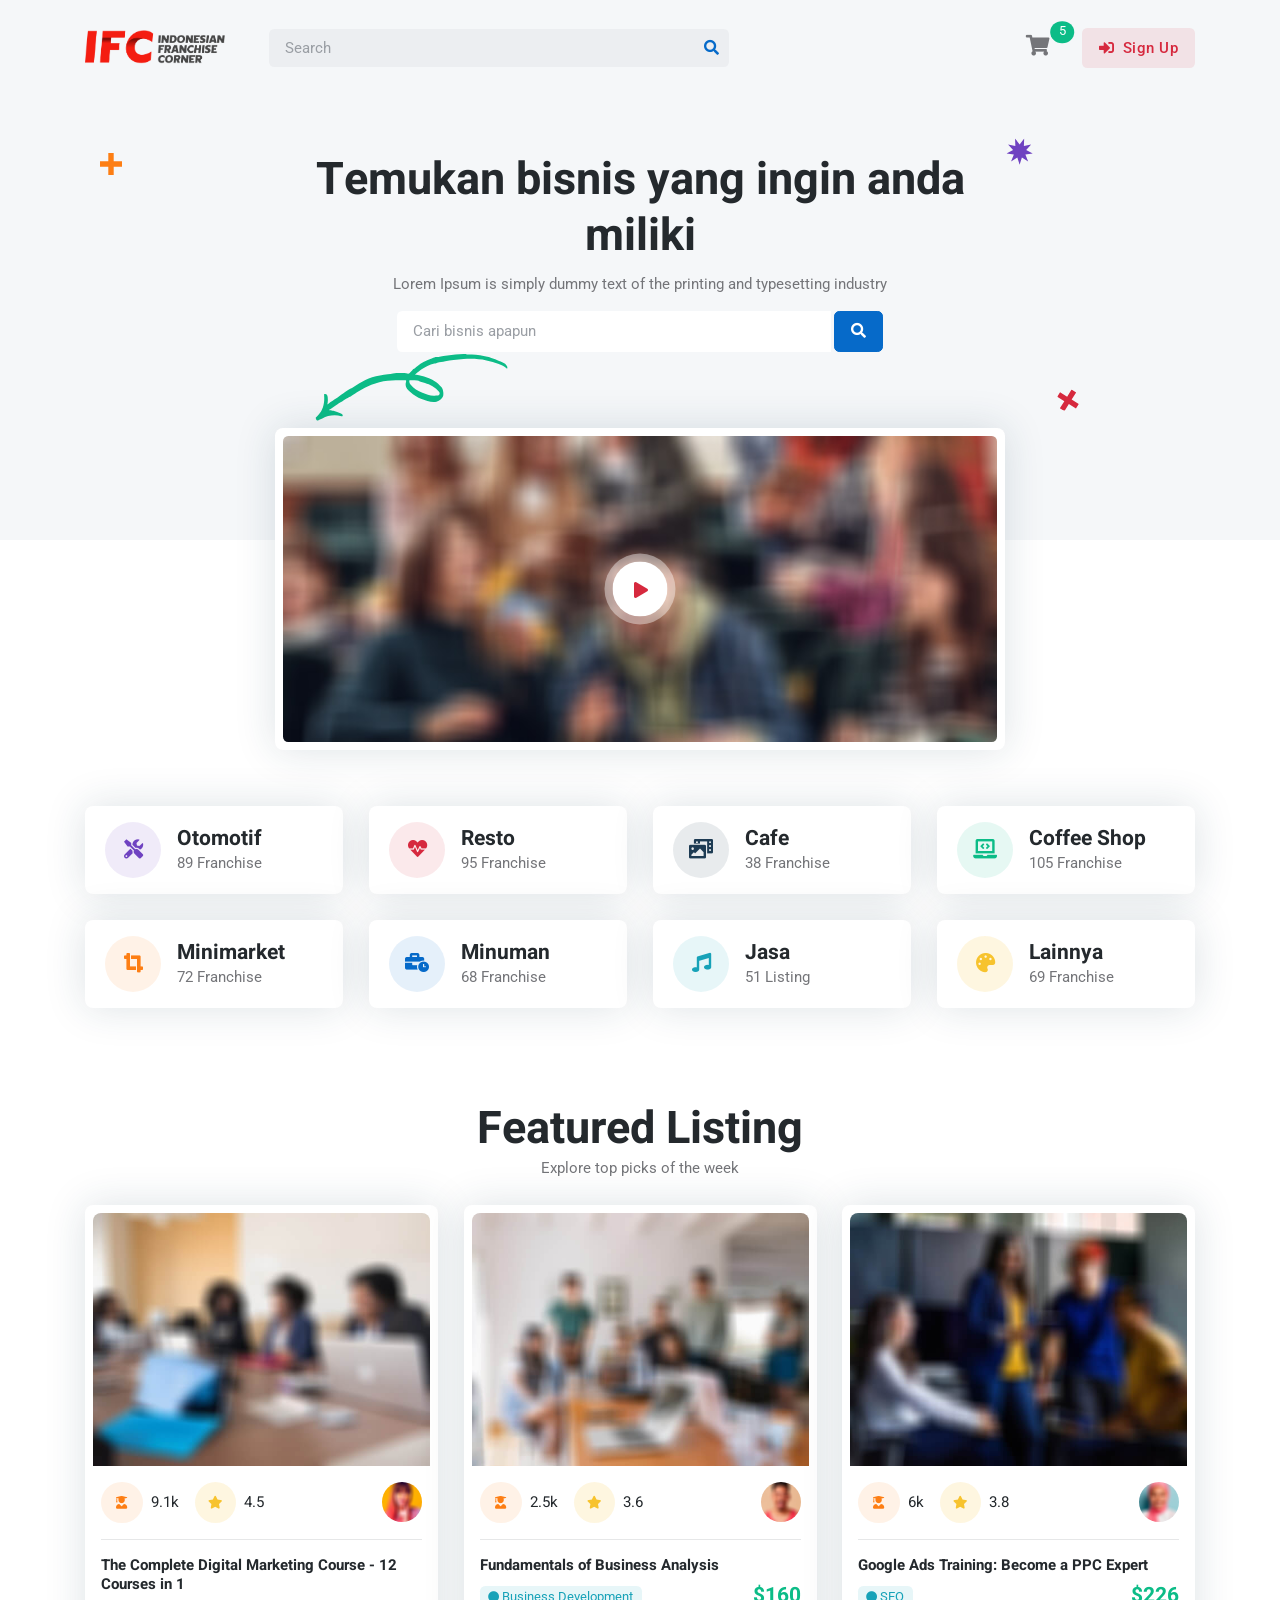
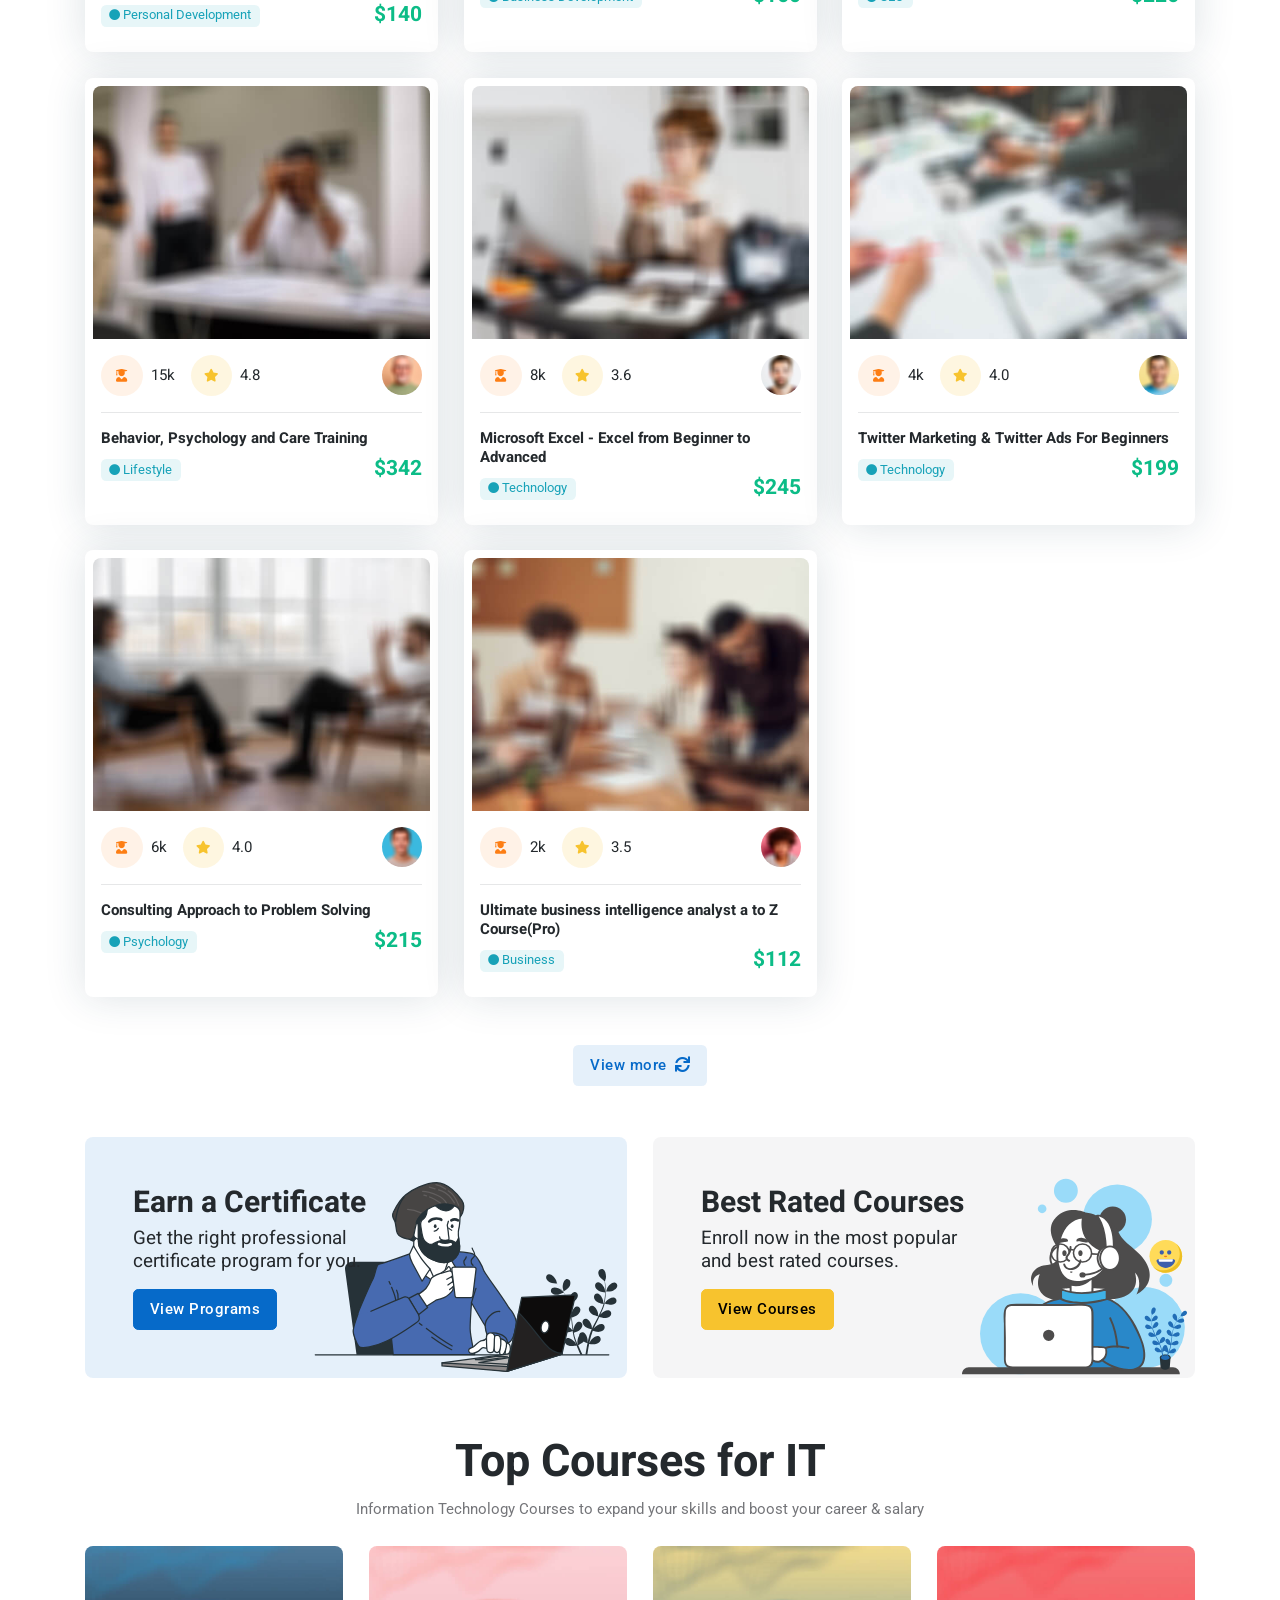
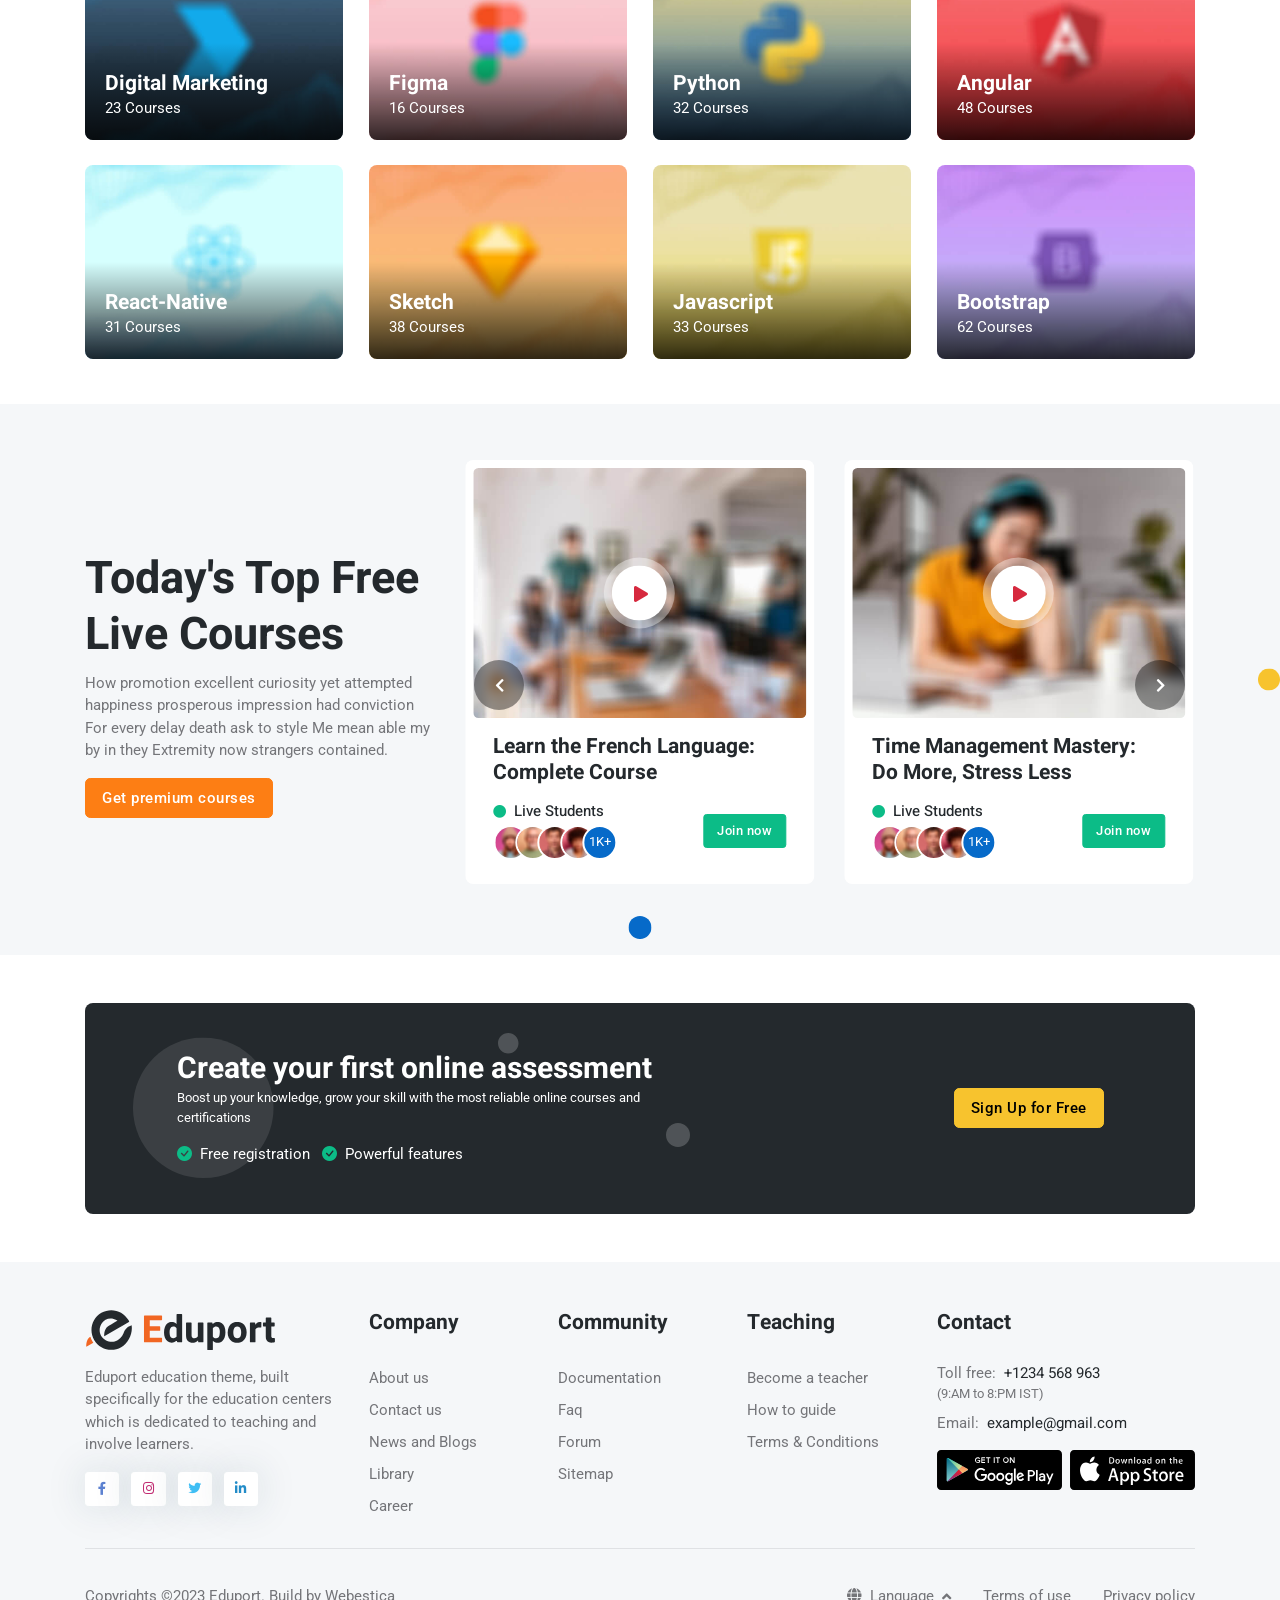
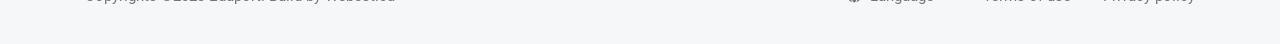
==== commit 40ef0313: "a" ====
--- a/index.html
+++ b/index.html
@@ -97,8 +97,8 @@
 		<div class="container">
 			<!-- Logo START -->
 			<a class="navbar-brand" href="index.html">
-				<img class="light-mode-item navbar-brand-item" src="assets/images/logo.svg" alt="logo">
-				<img class="dark-mode-item navbar-brand-item" src="assets/images/logo-light.svg" alt="logo">
+				<img class="light-mode-item navbar-brand-item" src="assets/images/ifc-logo-web.png" alt="logo">
+				<img class="dark-mode-item navbar-brand-item" src="assets/images/ifc-logo-web.png" alt="logo">
 			</a>
 			<!-- Logo END -->
 	
@@ -109,191 +109,6 @@
 			</button>
 	
 			<!-- Category menu START -->
-			<ul class="navbar-nav navbar-nav-scroll dropdown-clickable">
-				<li class="nav-item dropdown dropdown-menu-shadow-stacked">
-					<a class="nav-link" href="#" id="categoryMenu" data-bs-toggle="dropdown" aria-haspopup="true" aria-expanded="false">
-						<i class="bi bi-grid-3x3-gap-fill me-3 fs-5 me-xl-1 d-xl-none"></i>
-						<i class="bi bi-grid-3x3-gap-fill me-1 d-none d-xl-inline-block"></i>
-						<span class="d-none d-xl-inline-block">Category</span>
-					</a>
-	
-					<ul class="dropdown-menu z-index-unset" aria-labelledby="categoryMenu">
-	
-						<!-- Dropdown submenu -->
-						<li class="dropdown-submenu dropend">
-							<a class="dropdown-item dropdown-toggle" href="#">Development</a>
-							<ul class="dropdown-menu dropdown-menu-start" data-bs-popper="none">
-								<!-- dropdown submenu open right -->
-								<li class="dropdown-submenu dropend z-index-unset">
-									<a class="dropdown-item dropdown-toggle" href="#">Web development</a>
-									<ul class="dropdown-menu" data-bs-popper="none">
-										<li> <a class="dropdown-item" href="#">CSS</a> </li>
-										<li> <a class="dropdown-item" href="#">JavaScript</a> </li>
-										<li> <a class="dropdown-item" href="#">Angular</a> </li>
-										<li> <a class="dropdown-item" href="#">PHP</a> </li>
-										<li> <a class="dropdown-item" href="#">HTML</a> </li>
-										<li> <a class="dropdown-item" href="#">React</a> </li>
-									</ul>
-								</li>
-								<li> <a class="dropdown-item" href="#">Data science</a> </li>
-								<li> <a class="dropdown-item" href="#">Mobile development</a> </li>
-								<li> <a class="dropdown-item" href="#">Programing language</a> </li>
-								<li> <a class="dropdown-item" href="#">Software testing</a> </li>
-								<li> <a class="dropdown-item" href="#">Software engineering</a> </li>
-								<li> <a class="dropdown-item" href="#">Software development tools</a> </li>
-							</ul>
-						</li>
-						<li> <a class="dropdown-item" href="#">Design</a></li>
-						<!-- Dropdown submenu -->
-						<li class="dropdown-submenu dropend">
-							<a class="dropdown-item dropdown-toggle" href="#">Marketing</a>
-							<div class="dropdown-menu dropdown-menu-start dropdown-width-lg" data-bs-popper="none">
-								<div class="row p-4">
-									<!-- Dropdown column item -->
-									<div class="col-xl-6 col-xxl-4 mb-4 mb-xl-0">
-										<h6 class="mb-0">Get started</h6>
-										<hr> <!-- Divider -->
-										<ul class="list-unstyled">
-											<li> <a class="dropdown-item" href="#">Market research</a> </li>
-											<li> <a class="dropdown-item" href="#">Advertising</a> </li>
-											<li> <a class="dropdown-item" href="#">Consumer behavior</a> </li>
-											<li> <a class="dropdown-item" href="#">Digital marketing</a> </li>
-											<li> <a class="dropdown-item" href="#">Marketing ethics</a> </li>
-											<li> <a class="dropdown-item" href="#">Social media marketing</a> </li>
-											<li> <a class="dropdown-item" href="#">Public relations</a> </li>
-											<li> <a class="dropdown-item" href="#">Advertising</a> </li>
-											<li> <a class="dropdown-item" href="#">Decision science</a> </li>
-											<li> <a class="dropdown-item" href="#">SEO</a> </li>
-											<li> <a class="dropdown-item" href="#">Business marketing</a> </li>
-										</ul>
-									</div>
-	
-									<!-- Dropdown column item -->
-									<div class="col-xl-6 col-xxl-4 mb-4 mb-xl-0">
-										<h6 class="mb-0">Degree</h6>
-										<hr> <!-- Divider -->
-										<!-- Dropdown item -->
-										<div class="d-flex mb-4 position-relative">
-											<img src="assets/images/client/uni-logo-01.svg" class="icon-md" alt="">
-											<div class="ms-3">
-												<h6 class="mb-0"><a class="stretched-link" href="#">American Century University, New Mexico</a></h6>
-												<p class="mb-0 small">Bachelor of computer science</p>
-											</div>
-										</div>
-										<!-- Dropdown item -->
-										<div class="d-flex mb-4 position-relative">
-											<img src="assets/images/client/uni-logo-02.svg" class="icon-md" alt="">
-											<div class="ms-3">
-												<h6 class="mb-0"><a class="stretched-link" href="#">Indiana College of - Bloomington</a></h6>
-												<p class="mb-0 small">Masters of computer science</p>
-											</div>
-										</div>
-										<!-- Dropdown item -->
-										<div class="d-flex mb-4 position-relative">
-											<img src="assets/images/client/uni-logo-03.svg" class="icon-md" alt="">
-											<div class="ms-3">
-												<h6 class="mb-0"><a class="stretched-link" href="#">College of South Florida</a></h6>
-												<p class="mb-0 small">Medical science college</p>
-											</div>
-										</div>
-										<!-- Dropdown item -->
-										<div class="d-flex mb-4 position-relative">
-											<img src="assets/images/client/uni-logo-01.svg" class="icon-md" alt="">
-											<div class="ms-3">
-												<h6 class="mb-0"><a class="stretched-link" href="#">Andeerson Campus</a></h6>
-												<p class="mb-0 small">Bachelor of computer science</p>
-											</div>
-										</div>
-										<!-- Dropdown item -->
-										<div class="d-flex position-relative">
-											<img src="assets/images/client/uni-logo-04.svg" class="icon-md" alt="">
-											<div class="ms-3">
-												<h6 class="mb-0"><a class="stretched-link" href="#">University of South California</a></h6>
-												<p class="mb-0 small">Masters of business development</p>
-											</div>
-										</div>
-									</div>
-	
-									<!-- Dropdown column item -->
-									<div class="col-xl-6 col-xxl-4">
-										<h6 class="mb-0">Certificate</h6>
-										<hr> <!-- Divider -->
-										<!-- Dropdown item -->
-										<div class="d-flex mb-4 position-relative">
-											<h2 class="mb-0"><i class="fab fa-fw fa-google text-google-icon"></i></h2>
-											<div class="ms-2">
-												<h6 class="mb-0"><a class="stretched-link" href="#">Google SEO certificate</a></h6>
-												<p class="mb-0 small">No prerequisites</p>
-											</div>
-										</div>
-										<!-- Dropdown item -->
-										<div class="d-flex mb-4 position-relative">
-											<h2 class="mb-0"><i class="fab fa-fw fa-linkedin-in text-linkedin"></i></h2>
-											<div class="ms-2">
-												<h6 class="mb-0"><a class="stretched-link" href="#">Business Development Executive(BDE)</a></h6>
-												<p class="mb-0 small">No prerequisites</p>
-											</div>
-										</div>
-										<!-- Dropdown item -->
-										<div class="d-flex mb-4 position-relative">
-											<h2 class="mb-0"><i class="fab fa-fw fa-facebook text-facebook"></i></h2>
-											<div class="ms-2">
-												<h6 class="mb-0"><a class="stretched-link" href="#">Facebook social media marketing</a></h6>
-												<p class="mb-0 small">Expert advice</p>
-											</div>
-										</div>
-										<!-- Dropdown item -->
-										<div class="d-flex mb-4 position-relative">
-											<h2 class="mb-0"><i class="fas fa-fw fa-basketball-ball text-dribbble"></i></h2>
-											<div class="ms-2">
-												<h6 class="mb-0"><a class="stretched-link" href="#">Creative graphics design</a></h6>
-												<p class="mb-0 small">No prerequisites</p>
-											</div>
-										</div>
-									</div>
-								</div>
-	
-								<!-- Advertisement -->
-								<div class="row">
-									<div class="col-12">
-										<div class="card bg-blue rounded-0 rounded-bottom p-3 position-relative overflow-hidden" style="background:url(assets/images/pattern/05.png) no-repeat center center; background-size:cover;">
-											<!-- SVG decoration -->
-											<figure class="position-absolute bottom-0 end-0 mb-n4 d-none d-md-block">
-												<svg width="92.6px" height="135.2px">	
-													<path class="fill-white" d="M71.5,131.4c0.2,0.1,0.4,0.1,0.6-0.1c0,0,0.6-0.7,1.6-1.9c0.2-0.2,0.1-0.5-0.1-0.7c-0.2-0.2-0.5-0.1-0.7,0.1 c-1,1.2-1.6,1.8-1.6,1.8c-0.2,0.2-0.2,0.5,0,0.7C71.4,131.3,71.4,131.4,71.5,131.4z"></path>
-													<path class="fill-white" d="M76,125.5c-0.2-0.2-0.3-0.5-0.1-0.7c1-1.4,1.9-2.8,2.8-4.2c0.1-0.2,0.4-0.3,0.7-0.2c0.2,0.1,0.3,0.4,0.2,0.7 c-0.9,1.4-1.8,2.9-2.8,4.2C76.6,125.6,76.3,125.6,76,125.5C76.1,125.5,76.1,125.5,76,125.5z M81.4,116.9 c-0.2-0.1-0.3-0.4-0.2-0.7c0.2-0.5,0.5-0.9,0.7-1.4c0.5-1.1,1-2.1,1.5-3.2c0.1-0.3,0.4-0.4,0.6-0.3c0.3,0.1,0.4,0.4,0.3,0.6 c-0.5,1.1-1,2.1-1.5,3.2c-0.2,0.5-0.5,0.9-0.7,1.4C81.9,117,81.6,117,81.4,116.9C81.4,116.9,81.4,116.9,81.4,116.9z M85.1,107.1 c0.5-1.6,1-3.2,1.3-4.8c0.1-0.3,0.3-0.4,0.6-0.4c0.3,0.1,0.4,0.3,0.4,0.6c-0.4,1.6-0.8,3.3-1.3,4.9c-0.1,0.3-0.4,0.4-0.6,0.3 c0,0,0,0-0.1,0C85.1,107.6,85,107.3,85.1,107.1z M47.3,83c-1.5-1.1-2.5-2.5-3.1-4.2c-0.1-0.3,0-0.5,0.3-0.6 c0.3-0.1,0.5,0,0.6,0.3c0.5,1.5,1.5,2.7,2.8,3.7c0.2,0.2,0.3,0.5,0.1,0.7C47.9,83.1,47.6,83.1,47.3,83C47.4,83,47.4,83,47.3,83z  M51.7,84.6c0-0.3,0.3-0.5,0.5-0.4c1.4,0.2,2.9-0.3,4.3-1.4c0.2-0.2,0.5-0.1,0.7,0.1c0.2,0.2,0.1,0.5-0.1,0.7 c-1.6,1.2-3.4,1.8-5,1.6c-0.1,0-0.1,0-0.2,0C51.8,85,51.7,84.8,51.7,84.6z M87.2,97.4c0.2-1.7,0.2-3.3,0.2-5 c0-0.3,0.2-0.5,0.5-0.5c0.3,0,0.5,0.2,0.5,0.5c0.1,1.7,0,3.4-0.2,5.1c0,0.3-0.3,0.5-0.5,0.4c-0.1,0-0.1,0-0.2,0 C87.3,97.8,87.1,97.6,87.2,97.4z M43.7,73.6c0.2-1.6,0.7-3.2,1.5-4.8l0.1-0.1c0.1-0.2,0.4-0.3,0.7-0.2c0,0,0,0,0,0 c0.2,0.1,0.3,0.4,0.2,0.7l-0.1,0.1c-0.7,1.5-1.2,3-1.4,4.5c0,0.3-0.3,0.5-0.6,0.4c-0.1,0-0.1,0-0.2,0 C43.8,74,43.7,73.8,43.7,73.6z M60,79.8c-0.2-0.1-0.3-0.5-0.1-0.7c0.4-0.6,0.8-1.3,1.1-2c0.4-0.8,0.7-1.6,1-2.4 c0.1-0.3,0.4-0.4,0.6-0.3c0.3,0.1,0.4,0.4,0.3,0.6c-0.3,0.9-0.7,1.7-1.1,2.5c-0.4,0.7-0.8,1.4-1.2,2.1C60.5,79.9,60.2,80,60,79.8 C60,79.9,60,79.8,60,79.8z M86.8,87.5c-0.3-1.6-0.7-3.2-1.2-4.8c-0.1-0.3,0.1-0.5,0.3-0.6c0.3-0.1,0.5,0.1,0.6,0.3 c0.5,1.6,1,3.3,1.2,4.9c0,0.3-0.1,0.5-0.4,0.6c-0.1,0-0.2,0-0.3,0C87,87.7,86.9,87.6,86.8,87.5z M48.2,65.1 c-0.2-0.2-0.2-0.5,0-0.7c1.2-1.3,2.5-2.4,3.9-3.4c0.2-0.1,0.5-0.1,0.7,0.1c0.1,0.2,0.1,0.5-0.1,0.7c-1.4,0.9-2.6,2-3.7,3.2 c-0.2,0.2-0.4,0.2-0.6,0.1C48.3,65.2,48.3,65.1,48.2,65.1z M63.3,70c0.3-1.6,0.5-3.3,0.5-4.9c0-0.3,0.2-0.5,0.5-0.5 c0.3,0,0.5,0.2,0.5,0.5c-0.1,1.7-0.2,3.4-0.5,5.1c0,0.3-0.3,0.4-0.6,0.4c0,0-0.1,0-0.1,0C63.3,70.4,63.2,70.2,63.3,70z M83.8,78 c-0.7-1.5-1.5-3-2.4-4.3c-0.1-0.2-0.1-0.5,0.1-0.7c0.2-0.1,0.5-0.1,0.7,0.2c0.9,1.4,1.7,2.9,2.5,4.4c0.1,0.2,0,0.5-0.2,0.7 c-0.1,0.1-0.3,0.1-0.4,0C83.9,78.2,83.8,78.1,83.8,78z M56.5,59.6c-0.1-0.3,0.1-0.5,0.4-0.6c1.7-0.4,3.4-0.5,5.2-0.3 c0.3,0,0.5,0.3,0.4,0.5c0,0.3-0.3,0.5-0.5,0.4c-1.7-0.2-3.3-0.1-4.8,0.3c-0.1,0-0.2,0-0.3,0C56.6,59.8,56.5,59.7,56.5,59.6z  M78.4,69.7c-1.1-1.3-2.2-2.5-3.4-3.6c-0.2-0.2-0.2-0.5,0-0.7c0.2-0.2,0.5-0.2,0.7,0c1.2,1.1,2.4,2.4,3.5,3.7 c0.2,0.2,0.1,0.5-0.1,0.7c-0.2,0.1-0.4,0.1-0.5,0.1C78.5,69.8,78.4,69.7,78.4,69.7z M63.6,60.1c-0.2-1.6-0.4-3.3-0.8-4.9 c-0.1-0.3,0.1-0.5,0.4-0.6c0.3-0.1,0.5,0.1,0.6,0.4c0.4,1.7,0.7,3.4,0.8,5c0,0.3-0.2,0.5-0.4,0.5c-0.1,0-0.2,0-0.3,0 C63.7,60.4,63.6,60.2,63.6,60.1z M71,63.1c-1.4-0.9-2.9-1.7-4.4-2.3c-0.3-0.1-0.4-0.4-0.3-0.6c0.1-0.3,0.4-0.4,0.6-0.3 c1.5,0.6,3.1,1.4,4.6,2.3c0.2,0.1,0.3,0.5,0.1,0.7C71.6,63.1,71.3,63.2,71,63.1C71.1,63.1,71.1,63.1,71,63.1z M61.3,50.4 c-0.6-1.5-1.3-3-2.1-4.5c-0.1-0.2-0.1-0.5,0.2-0.7c0.2-0.1,0.5-0.1,0.7,0.2c0.9,1.5,1.6,3.1,2.2,4.6c0.1,0.3,0,0.5-0.3,0.6 c-0.1,0.1-0.3,0-0.4,0C61.5,50.6,61.4,50.5,61.3,50.4z M56.5,41.8c-1-1.3-2.1-2.6-3.2-3.8c-0.2-0.2-0.2-0.5,0-0.7 c0.2-0.2,0.5-0.2,0.7,0c1.2,1.3,2.3,2.6,3.3,3.9c0.2,0.2,0.1,0.5-0.1,0.7c-0.2,0.1-0.4,0.1-0.5,0C56.6,41.9,56.5,41.8,56.5,41.8z  M49.7,34.5c-1.2-1.1-2.5-2.1-3.9-3.2c-0.2-0.2-0.3-0.5-0.1-0.7c0.2-0.2,0.5-0.3,0.7-0.1c1.4,1,2.7,2.1,3.9,3.2 c0.2,0.2,0.2,0.5,0,0.7c-0.2,0.2-0.4,0.2-0.6,0.1C49.7,34.6,49.7,34.5,49.7,34.5z M41.7,28.5c-1.4-0.9-2.8-1.8-4.3-2.6 c-0.2-0.1-0.3-0.4-0.2-0.7c0.1-0.2,0.4-0.3,0.7-0.2c1.5,0.8,2.9,1.7,4.3,2.6c0.2,0.1,0.3,0.5,0.1,0.7 C42.2,28.6,42,28.6,41.7,28.5C41.7,28.5,41.7,28.5,41.7,28.5z"></path>
-													<path class="fill-white" d="M30.7,22.6C30.7,22.6,30.7,22.6,30.7,22.6c0,0,0.9,0.4,2.3,1c0.2,0.1,0.5,0,0.7-0.2c0.1-0.2,0-0.5-0.2-0.7 c0,0,0,0,0,0c-1.4-0.7-2.2-1-2.3-1c-0.3-0.1-0.5,0-0.6,0.3C30.3,22.2,30.4,22.5,30.7,22.6z"></path>
-													<path class="fill-warning" d="M22.6,23.6l-1.1-4.1c0,0-11.7-7.5-11.9-7.6c-0.1-0.2-4.9-6.5-4.9-6.5l8.2,3.5l12.2,8.4L22.6,23.6z"></path>
-													<polygon class="fill-warning opacity-6" points="31.2,12.3 4.7,5.4 25.1,17.2"></polygon>
-													<polygon class="fill-warning opacity-6" points="21.5,19.5 15,24.8 4.7,5.4 "></polygon>
-												</svg>
-											</figure>
-											<!-- Body -->
-											<div class="card-body">
-												<!-- Title -->
-												<h5 class="card-title text-white mb-2">Access 25K Online courses from 120 institutions, Start today!</h5>
-												<p class="text-white text-opacity-75">Here is the description of premium features which will allow users to get benefits and save a lot of money</p>
-												<!-- Button -->
-												<a href="#" class="btn btn-sm btn-dark mb-0">Purchase Premium</a>
-											</div>
-										</div>
-									</div>
-								</div>
-							</div>
-						</li>
-						<li> <a class="dropdown-item" href="#">Music</a></li>
-						<li> <a class="dropdown-item" href="#">Lifestyle</a></li>
-						<li> <a class="dropdown-item" href="#">IT & software</a></li>
-						<li> <a class="dropdown-item" href="#">Personal development</a></li>
-						<li> <a class="dropdown-item" href="#">Health & fitness</a></li>
-						<li> <a class="dropdown-item" href="#">Teaching</a></li>
-						<li> <a class="dropdown-item" href="#">Social science</a></li>
-						<li> <a class="dropdown-item" href="#">Math & logic</a></li>
-						<li> <hr class="dropdown-divider"></li>
-						<li> <a class="dropdown-item bg-primary text-primary bg-opacity-10 rounded-2 mb-0" href="#">View all categories</a></li>
-					</ul>
-				</li>
-			</ul>
 			<!-- Category menu END -->
 	
 			<!-- Main navbar START -->
@@ -324,19 +139,7 @@
 			</div>
 	
 			<!-- Language -->
-			<ul class="navbar-nav navbar-nav-scroll me-3 d-none d-xl-block">
-				<li class="nav-item dropdown">
-					<a class="nav-link dropdown-toggle" href="#" id="language" data-bs-toggle="dropdown" aria-haspopup="true" aria-expanded="false">
-						<i class="fas fa-globe me-2"></i>
-						<span class="d-none d-lg-inline-block">Language</span>
-					</a>
-					<ul class="dropdown-menu dropdown-menu-end min-w-auto" aria-labelledby="language">
-						<li> <a class="dropdown-item" href="#"><img class="fa-fw me-2" src="assets/images/flags/uk.svg" alt="">English</a></li>
-						<li> <a class="dropdown-item" href="#"><img class="fa-fw me-2" src="assets/images/flags/gr.svg" alt="">German</a></li>
-						<li> <a class="dropdown-item" href="#"><img class="fa-fw me-2" src="assets/images/flags/sp.svg" alt="">French</a></li>
-					</ul>
-				</li>
-			</ul>
+
 	
 			<!-- Signout button  -->
 			<div class="navbar-nav d-none d-lg-inline-block">
@@ -388,14 +191,13 @@
 				</figure>
 				
 				<!-- Title -->
-				<h1>Education, talents, and career opportunities. All in one place.</h1>
-				<p>Get inspired and discover something new today. Grow your skill with the most reliable online courses and certifications in marketing, information technology, programming, and data science. </p>
+				<h1>Temukan bisnis yang ingin anda miliki</h1>
+				<p>Lorem Ipsum is simply dummy text of the printing and typesetting industry</p>
 				
 				<!-- Search course -->
 				<div class="col-md-8 text-center mx-auto pb-5">
-					<form class="bg-body shadow rounded p-2">
 						<div class="input-group">
-							<input class="form-control border-0 me-1" type="search" placeholder="Find your course">
+							<input class="form-control border-0 me-1" type="search" placeholder="Cari bisnis apapun">
 							<button type="button" class="btn btn-primary mb-0 rounded z-index-1"><i class="fas fa-search"></i></button>
 						</div>
 					</form>
@@ -448,8 +250,8 @@
 						<!-- Icon -->
 						<div class="icon-lg bg-purple bg-opacity-10 rounded-circle text-purple"><i class="fas fa-tools"></i></div>
 						<div class="ms-3">
-							<h5 class="mb-0"><a href="#" class="stretched-link">Math &amp; Logic</a></h5>
-							<span>89 Courses</span>
+							<h5 class="mb-0"><a href="#" class="stretched-link">Otomotif</a></h5>
+							<span>89 Franchise</span>
 						</div>
 					</div>
 				</div>
@@ -462,8 +264,8 @@
 						<!-- Icon -->
 						<div class="icon-lg bg-danger bg-opacity-10 rounded-circle text-danger"><i class="fas fa-heartbeat"></i></div>
 						<div class="ms-3">
-							<h5 class="mb-0"><a href="#" class="stretched-link">Health &amp; Fitness</a></h5>
-							<span>95 Courses</span>
+							<h5 class="mb-0"><a href="#" class="stretched-link">Resto</a></h5>
+							<span>95 Franchise</span>
 						</div>
 					</div>
 				</div>
@@ -476,8 +278,8 @@
 						<!-- Icon -->
 						<div class="icon-lg bg-blue bg-opacity-10 rounded-circle text-blue"><i class="fas fa-photo-video"></i></div>
 						<div class="ms-3">
-							<h5 class="mb-0"><a href="#" class="stretched-link">Photography</a></h5>
-							<span>38 Courses</span>
+							<h5 class="mb-0"><a href="#" class="stretched-link">Cafe</a></h5>
+							<span>38 Franchise</span>
 						</div>
 					</div>
 				</div>
@@ -490,8 +292,8 @@
 						<!-- Icon -->
 						<div class="icon-lg bg-success bg-opacity-10 rounded-circle text-success"><i class="fas fa-laptop-code"></i></div>
 						<div class="ms-3">
-							<h5 class="mb-0"><a href="#" class="stretched-link">Development</a></h5>
-							<span>105 Courses</span>
+							<h5 class="mb-0"><a href="#" class="stretched-link">Coffee Shop</a></h5>
+							<span>105 Franchise</span>
 						</div>
 					</div>
 				</div>
@@ -504,8 +306,8 @@
 						<!-- Icon -->
 						<div class="icon-lg bg-orange bg-opacity-10 rounded-circle text-orange"><i class="fas fa-crop-alt"></i></div>
 						<div class="ms-3">
-							<h5 class="mb-0"><a href="#" class="stretched-link">Design</a></h5>
-							<span>72 Courses</span>
+							<h5 class="mb-0"><a href="#" class="stretched-link">Minimarket</a></h5>
+							<span>72 Franchise</span>
 						</div>
 					</div>
 				</div>
@@ -518,8 +320,8 @@
 						<!-- Icon -->
 						<div class="icon-lg bg-primary bg-opacity-10 rounded-circle text-primary"><i class="fas fa-business-time"></i></div>
 						<div class="ms-3">
-							<h5 class="mb-0"><a href="#" class="stretched-link">Business</a></h5>
-							<span>68 Courses</span>
+							<h5 class="mb-0"><a href="#" class="stretched-link">Minuman</a></h5>
+							<span>68 Franchise</span>
 						</div>
 					</div>
 				</div>
@@ -532,8 +334,8 @@
 						<!-- Icon -->
 						<div class="icon-lg bg-info bg-opacity-10 rounded-circle text-info"><i class="fas fa-music"></i></div>
 						<div class="ms-3">
-							<h5 class="mb-0"><a href="#" class="stretched-link">Music</a></h5>
-							<span>51 Courses</span>
+							<h5 class="mb-0"><a href="#" class="stretched-link">Jasa</a></h5>
+							<span>51 Listing</span>
 						</div>
 					</div>
 				</div>
@@ -546,8 +348,8 @@
 						<!-- Icon -->
 						<div class="icon-lg bg-warning bg-opacity-15 rounded-circle text-warning"><i class="fas fa-palette"></i></div>
 						<div class="ms-3">
-							<h5 class="mb-0"><a href="#" class="stretched-link">Painting</a></h5>
-							<span>69 Courses</span>
+							<h5 class="mb-0"><a href="#" class="stretched-link">Lainnya</a></h5>
+							<span>69 Franchise</span>
 						</div>
 					</div>
 				</div>
@@ -565,7 +367,7 @@
 		<!-- Title -->
 		<div class="row mb-4">
 			<div class="col-lg-8 text-center mx-auto">
-				<h2 class="fs-1 mb-0">Featured Courses</h2>
+				<h2 class="fs-1 mb-0">Featured Listing</h2>
 				<p class="mb-0">Explore top picks of the week </p>
 			</div>
 		</div>
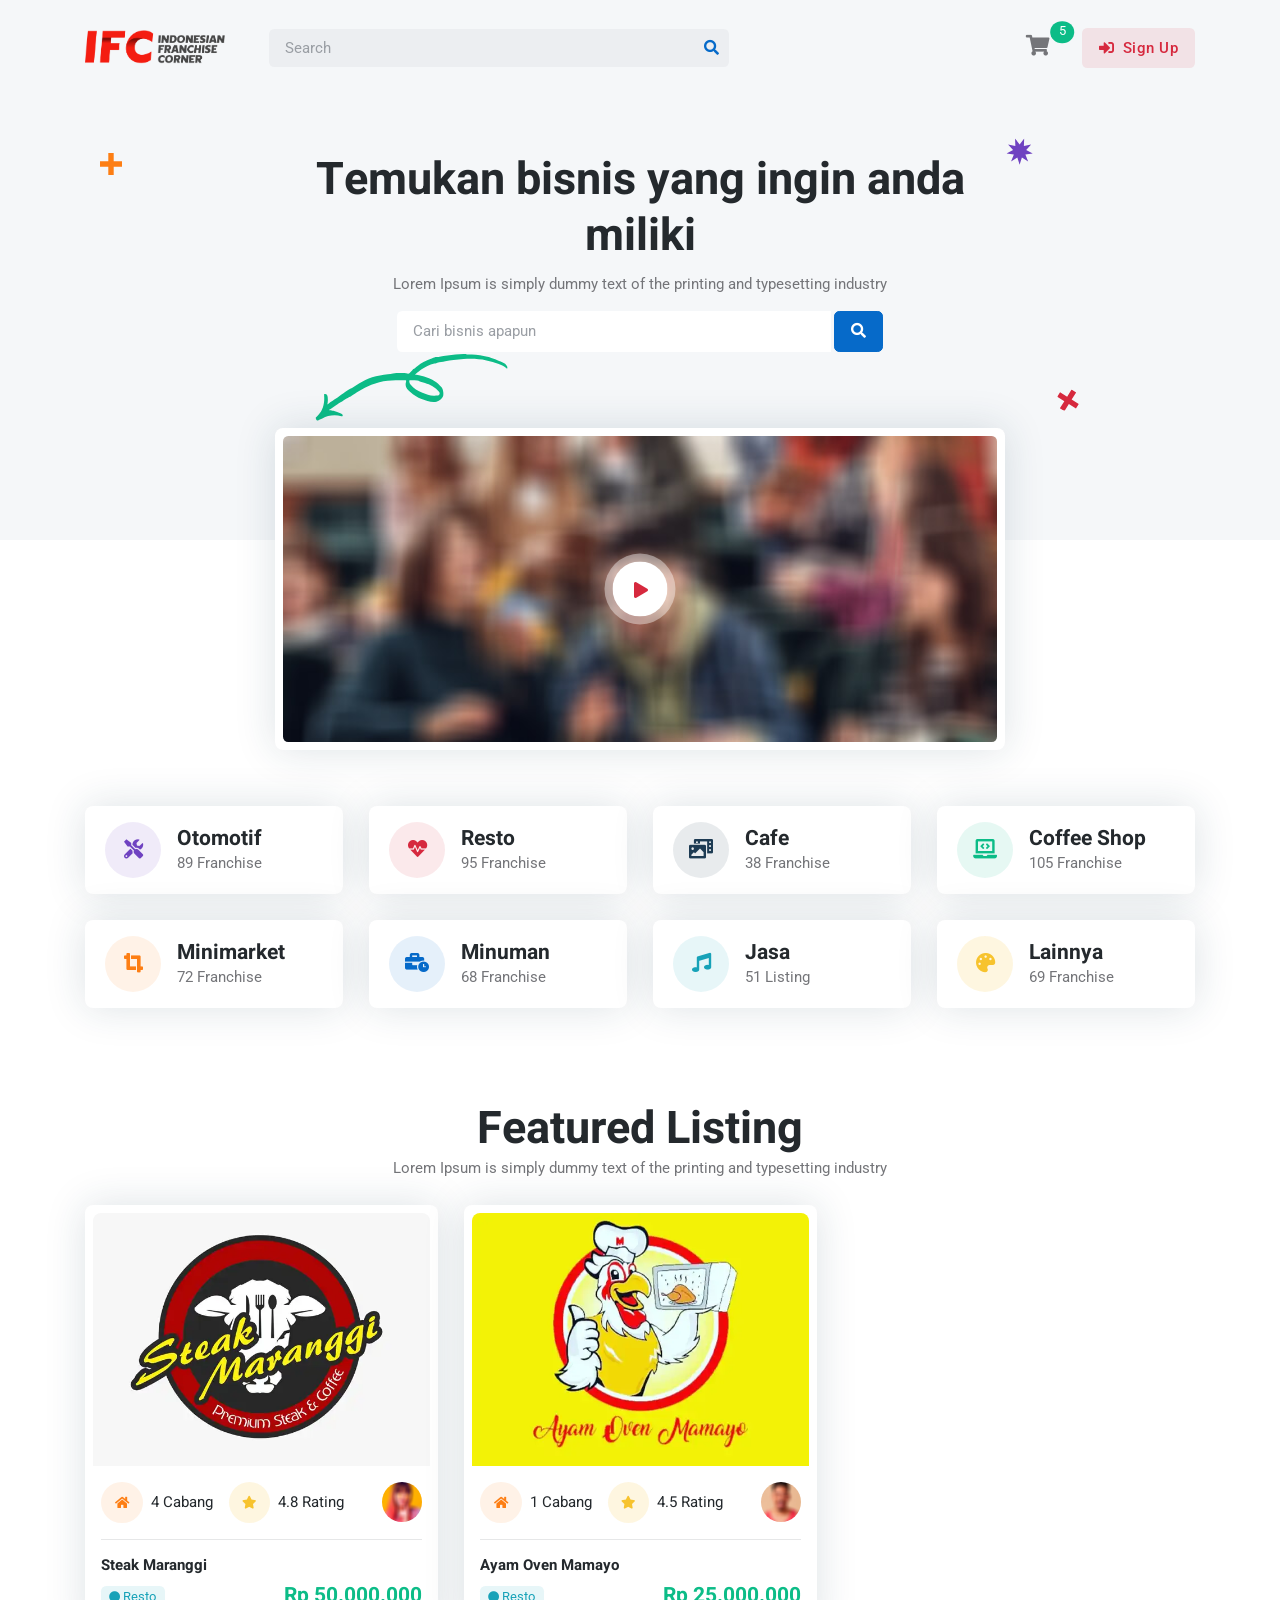
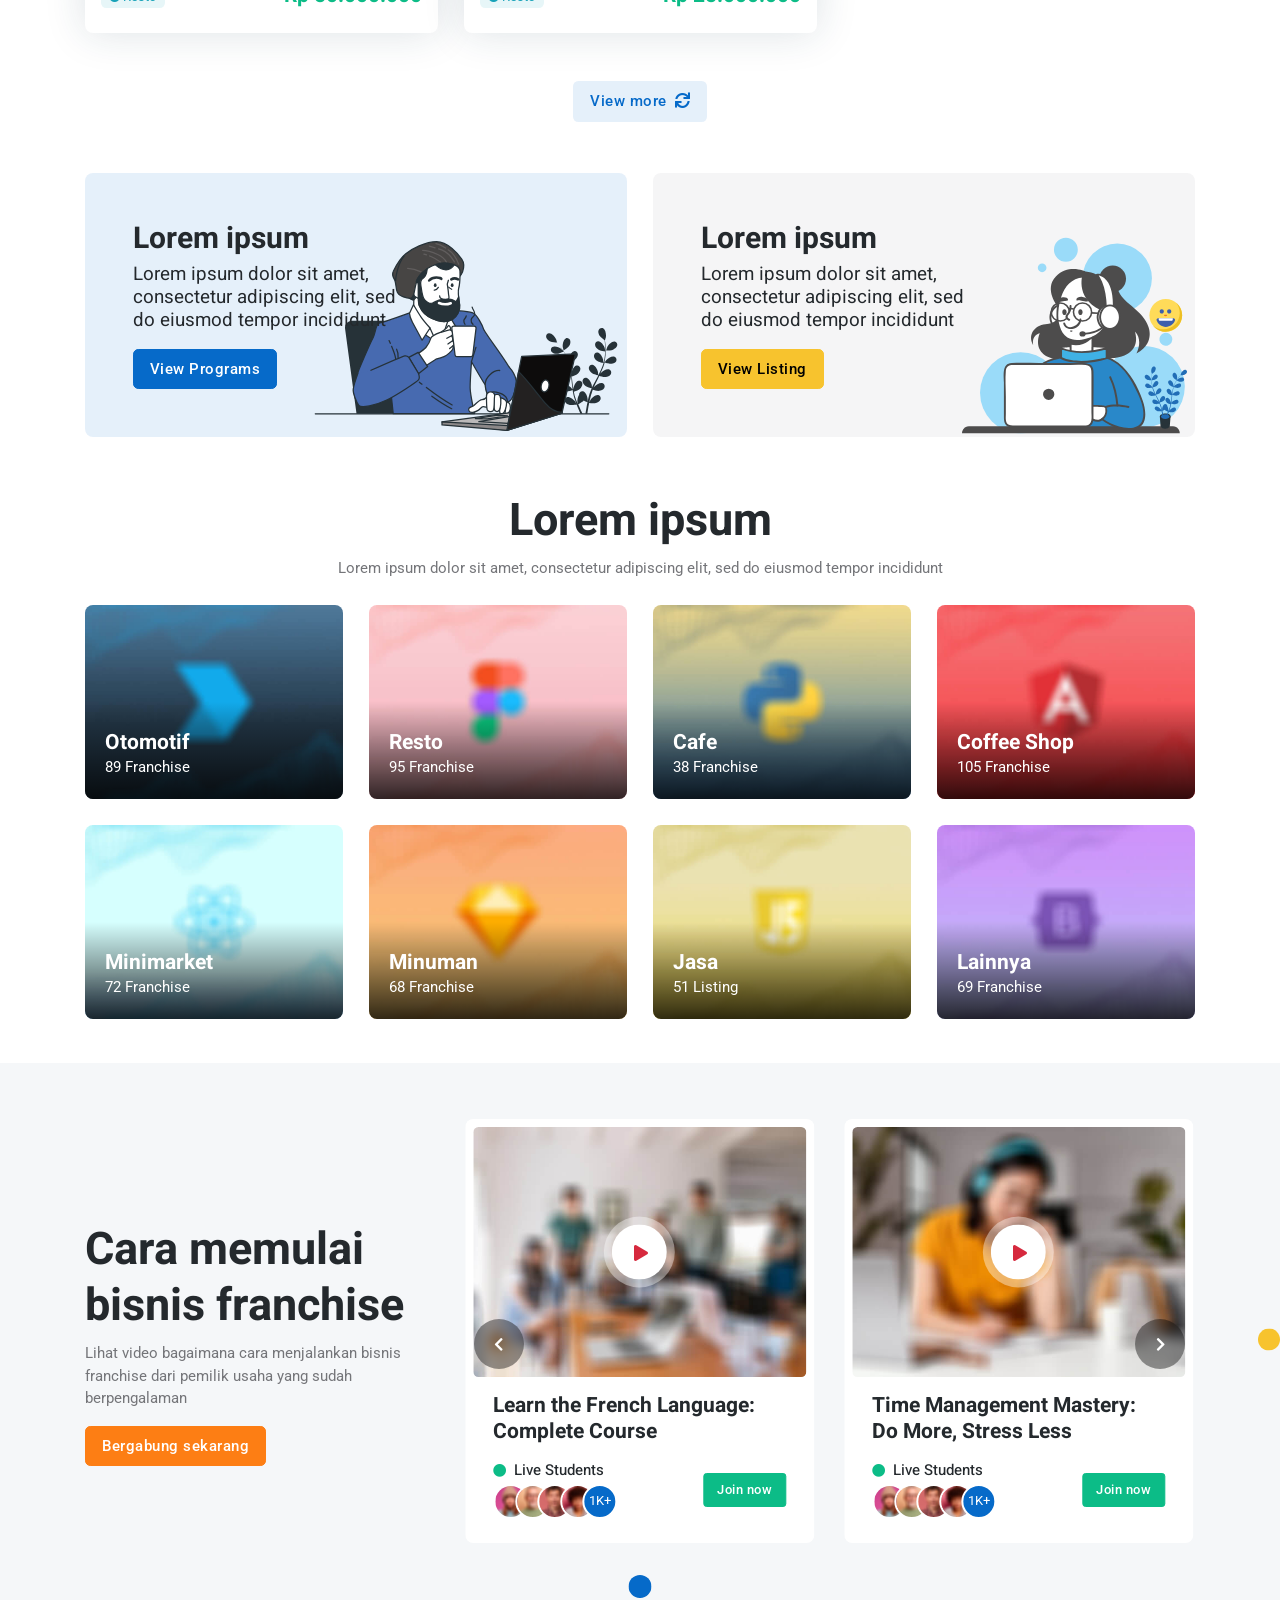
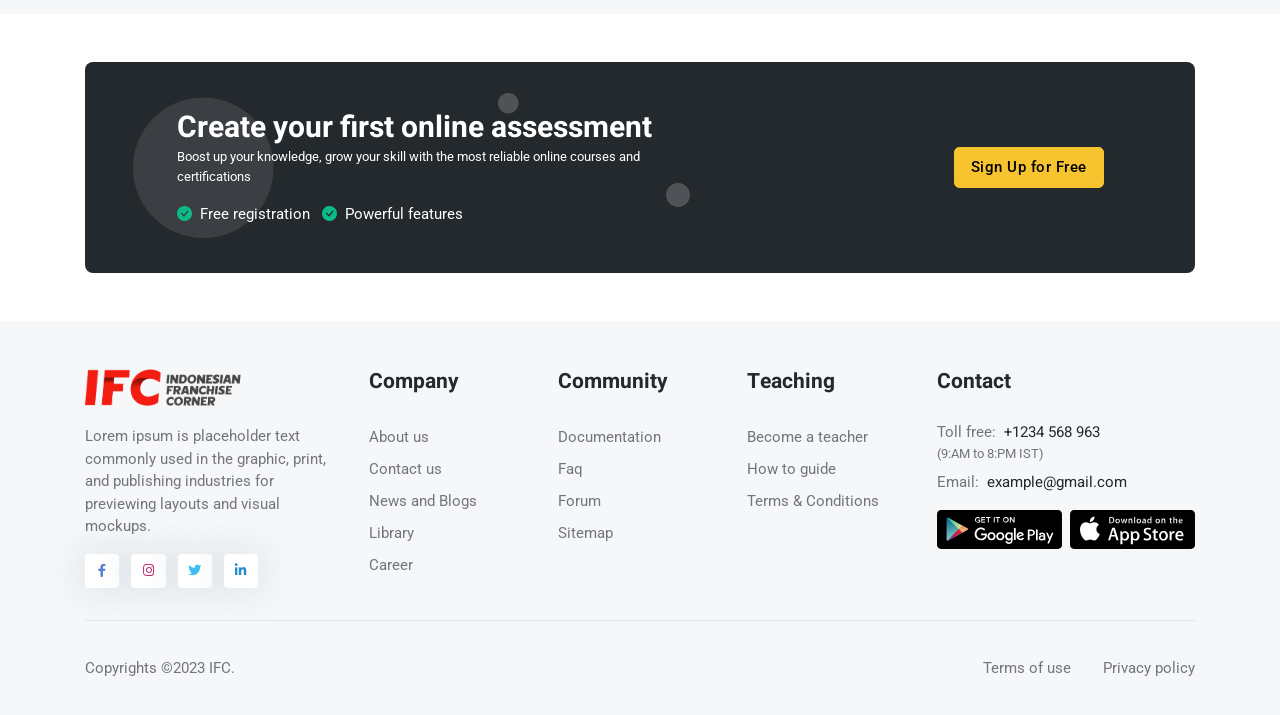
==== commit 50228d3b: "a" ====
--- a/index.html
+++ b/index.html
@@ -6,8 +6,7 @@
 	<!-- Meta Tags -->
 	<meta charset="utf-8">
 	<meta name="viewport" content="width=device-width, initial-scale=1, shrink-to-fit=no">
-	<meta name="author" content="Webestica.com">
-	<meta name="description" content="Eduport- LMS, Education and Course Theme">
+	<meta name="description" content="Indonesia Franchise Corner - IFC">
 
 	<!-- Dark mode -->
 	<script>
@@ -368,7 +367,7 @@
 		<div class="row mb-4">
 			<div class="col-lg-8 text-center mx-auto">
 				<h2 class="fs-1 mb-0">Featured Listing</h2>
-				<p class="mb-0">Explore top picks of the week </p>
+				<p class="mb-0">Lorem Ipsum is simply dummy text of the printing and typesetting industry</p>
 			</div>
 		</div>
 
@@ -379,7 +378,7 @@
 					<div class="rounded-top overflow-hidden">
 						<div class="card-overlay-hover">
 							<!-- Image -->
-							<img src="assets/images/courses/4by3/17.jpg" class="card-img-top" alt="course image">
+							<img src="assets/images/listing/steak-maranggi.webp" class="card-img-top" alt="course image">
 						</div>
 						<!-- Hover element -->
 						<div class="card-img-overlay">
@@ -398,13 +397,13 @@
 							<ul class="list-inline hstack gap-2 mb-0">
 								<!-- Info -->
 								<li class="list-inline-item d-flex justify-content-center align-items-center">
-									<div class="icon-md bg-orange bg-opacity-10 text-orange rounded-circle"><i class="fas fa-user-graduate"></i></div>
-									<span class="h6 fw-light mb-0 ms-2">9.1k</span>
+									<div class="icon-md bg-orange bg-opacity-10 text-orange rounded-circle"><i class="fas fa-home"></i></div>
+									<span class="h6 fw-light mb-0 ms-2">4 Cabang</span>
 								</li>
 								<!-- Rating -->
 								<li class="list-inline-item d-flex justify-content-center align-items-center">
 									<div class="icon-md bg-warning bg-opacity-15 text-warning rounded-circle"><i class="fas fa-star"></i></div>
-									<span class="h6 fw-light mb-0 ms-2">4.5</span>
+									<span class="h6 fw-light mb-0 ms-2">4.8 Rating</span>
 								</li>
 							</ul>
 							<!-- Avatar -->
@@ -415,12 +414,12 @@
 						<!-- Divider -->
 						<hr>
 						<!-- Title -->
-						<h6 class="card-title"><a href="#">The Complete Digital Marketing Course - 12 Courses in 1</a></h6>
+						<h6 class="card-title"><a href="#">Steak Maranggi</a></h6>
 						<!-- Badge and Price -->
 						<div class="d-flex justify-content-between align-items-center mb-0">
-							<div><a href="#" class="badge bg-info bg-opacity-10 text-info me-2"><i class="fas fa-circle small fw-bold"></i> Personal Development </a></div>
+							<div><a href="#" class="badge bg-info bg-opacity-10 text-info me-2"><i class="fas fa-circle small fw-bold"></i> Resto </a></div>
 							<!-- Price -->
-							<h5 class="text-success mb-0">$140</h5>
+							<h5 class="text-success mb-0">Rp 50.000.000</h5>
 						</div>
 					</div>
 				</div>
@@ -433,7 +432,7 @@
 					<div class="rounded-top overflow-hidden">
 						<div class="card-overlay-hover">
 							<!-- Image -->
-							<img src="assets/images/courses/4by3/18.jpg" class="card-img-top" alt="course image">
+							<img src="assets/images/listing/aya-mamayo.webp" class="card-img-top" alt="course image">
 						</div>
 						<!-- Hover element -->
 						<div class="card-img-overlay">
@@ -452,13 +451,13 @@
 							<ul class="list-inline hstack gap-2 mb-0">
 								<!-- Info -->
 								<li class="list-inline-item d-flex justify-content-center align-items-center">
-									<div class="icon-md bg-orange bg-opacity-10 text-orange rounded-circle"><i class="fas fa-user-graduate"></i></div>
-									<span class="h6 fw-light mb-0 ms-2">2.5k</span>
+									<div class="icon-md bg-orange bg-opacity-10 text-orange rounded-circle"><i class="fas fa-home"></i></div>
+									<span class="h6 fw-light mb-0 ms-2">1 Cabang</span>
 								</li>
 								<!-- Rating -->
 								<li class="list-inline-item d-flex justify-content-center align-items-center">
 									<div class="icon-md bg-warning bg-opacity-15 text-warning rounded-circle"><i class="fas fa-star"></i></div>
-									<span class="h6 fw-light mb-0 ms-2">3.6</span>
+									<span class="h6 fw-light mb-0 ms-2">4.5 Rating</span>
 								</li>
 							</ul>
 							<!-- Avatar -->
@@ -469,341 +468,19 @@
 						<!-- Divider -->
 						<hr>
 						<!-- Title -->
-						<h6 class="card-title"><a href="#">Fundamentals of Business Analysis</a></h6>
+						<h6 class="card-title"><a href="#">Ayam Oven Mamayo</a></h6>
 						<!-- Badge and Price -->
 						<div class="d-flex justify-content-between align-items-center mb-0">
-							<div><a href="#" class="badge bg-info bg-opacity-10 text-info me-2"><i class="fas fa-circle small fw-bold"></i> Business Development </a></div>
+							<div><a href="#" class="badge bg-info bg-opacity-10 text-info me-2"><i class="fas fa-circle small fw-bold"></i> Resto </a></div>
 							<!-- Price -->
-							<h5 class="text-success mb-0">$160</h5>
+							<h5 class="text-success mb-0">Rp 25.000.000</h5>
 						</div>
 					</div>
 				</div>
 			</div>
 			<!-- Card Item END -->
 
-			<!-- Card Item START -->
-			<div class="col-md-6 col-lg-4 col-xxl-3">
-				<div class="card p-2 shadow h-100">
-					<div class="rounded-top overflow-hidden">
-						<div class="card-overlay-hover">
-							<!-- Image -->
-							<img src="assets/images/courses/4by3/21.jpg" class="card-img-top" alt="course image">
-						</div>
-						<!-- Hover element -->
-						<div class="card-img-overlay">
-							<div class="card-element-hover d-flex justify-content-end">
-								<a href="#" class="icon-md bg-white rounded-circle">
-									<i class="fas fa-shopping-cart text-danger"></i>
-								</a>
-							</div>
-						</div>
-					</div>
-					<!-- Card body -->
-					<div class="card-body px-2">
-						<!-- Badge and icon -->
-						<div class="d-flex justify-content-between">
-							<!-- Rating and info -->
-							<ul class="list-inline hstack gap-2 mb-0">
-								<!-- Info -->
-								<li class="list-inline-item d-flex justify-content-center align-items-center">
-									<div class="icon-md bg-orange bg-opacity-10 text-orange rounded-circle"><i class="fas fa-user-graduate"></i></div>
-									<span class="h6 fw-light mb-0 ms-2">6k</span>
-								</li>
-								<!-- Rating -->
-								<li class="list-inline-item d-flex justify-content-center align-items-center">
-									<div class="icon-md bg-warning bg-opacity-15 text-warning rounded-circle"><i class="fas fa-star"></i></div>
-									<span class="h6 fw-light mb-0 ms-2">3.8</span>
-								</li>
-							</ul>
-							<!-- Avatar -->
-							<div class="avatar avatar-sm">
-								<img class="avatar-img rounded-circle" src="assets/images/avatar/05.jpg" alt="avatar">
-							</div>
-						</div>
-						<!-- Divider -->
-						<hr>
-						<!-- Title -->
-						<h6 class="card-title"><a href="#">Google Ads Training: Become a PPC Expert</a></h6>
-						<!-- Badge and Price -->
-						<div class="d-flex justify-content-between align-items-center mb-0">
-							<div><a href="#" class="badge bg-info bg-opacity-10 text-info me-2"><i class="fas fa-circle small fw-bold"></i> SEO </a></div>
-							<!-- Price -->
-							<h5 class="text-success mb-0">$226</h5>
-						</div>
-					</div>
-				</div>
-			</div>
-			<!-- Card Item END -->
-
-			<!-- Card Item START -->
-			<div class="col-md-6 col-lg-4 col-xxl-3">
-				<div class="card p-2 shadow h-100">
-					<div class="rounded-top overflow-hidden">
-						<div class="card-overlay-hover">
-							<!-- Image -->
-							<img src="assets/images/courses/4by3/20.jpg" class="card-img-top" alt="course image">
-						</div>
-						<!-- Hover element -->
-						<div class="card-img-overlay">
-							<div class="card-element-hover d-flex justify-content-end">
-								<a href="#" class="icon-md bg-white rounded-circle">
-									<i class="fas fa-shopping-cart text-danger"></i>
-								</a>
-							</div>
-						</div>
-					</div>
-					<!-- Card body -->
-					<div class="card-body px-2">
-						<!-- Badge and icon -->
-						<div class="d-flex justify-content-between">
-							<!-- Rating and info -->
-							<ul class="list-inline hstack gap-2 mb-0">
-								<!-- Info -->
-								<li class="list-inline-item d-flex justify-content-center align-items-center">
-									<div class="icon-md bg-orange bg-opacity-10 text-orange rounded-circle"><i class="fas fa-user-graduate"></i></div>
-									<span class="h6 fw-light mb-0 ms-2">15k</span>
-								</li>
-								<!-- Rating -->
-								<li class="list-inline-item d-flex justify-content-center align-items-center">
-									<div class="icon-md bg-warning bg-opacity-15 text-warning rounded-circle"><i class="fas fa-star"></i></div>
-									<span class="h6 fw-light mb-0 ms-2">4.8</span>
-								</li>
-							</ul>
-							<!-- Avatar -->
-							<div class="avatar avatar-sm">
-								<img class="avatar-img rounded-circle" src="assets/images/avatar/02.jpg" alt="avatar">
-							</div>
-						</div>
-						<!-- Divider -->
-						<hr>
-						<!-- Title -->
-						<h6 class="card-title"><a href="#">Behavior, Psychology and Care Training</a></h6>
-						<!-- Badge and Price -->
-						<div class="d-flex justify-content-between align-items-center mb-0">
-							<div><a href="#" class="badge bg-info bg-opacity-10 text-info me-2"><i class="fas fa-circle small fw-bold"></i> Lifestyle </a></div>
-							<!-- Price -->
-							<h5 class="text-success mb-0">$342</h5>
-						</div>
-					</div>
-				</div>
-			</div>
-			<!-- Card Item END -->
-
-			<!-- Card Item START -->
-			<div class="col-md-6 col-lg-4 col-xxl-3">
-				<div class="card p-2 shadow h-100">
-					<div class="rounded-top overflow-hidden">
-						<div class="card-overlay-hover">
-							<!-- Image -->
-							<img src="assets/images/courses/4by3/15.jpg" class="card-img-top" alt="course image">
-						</div>
-						<!-- Hover element -->
-						<div class="card-img-overlay">
-							<div class="card-element-hover d-flex justify-content-end">
-								<a href="#" class="icon-md bg-white rounded-circle">
-									<i class="fas fa-shopping-cart text-danger"></i>
-								</a>
-							</div>
-						</div>
-					</div>
-					<!-- Card body -->
-					<div class="card-body px-2">
-						<!-- Badge and icon -->
-						<div class="d-flex justify-content-between">
-							<!-- Rating and info -->
-							<ul class="list-inline hstack gap-2 mb-0">
-								<!-- Info -->
-								<li class="list-inline-item d-flex justify-content-center align-items-center">
-									<div class="icon-md bg-orange bg-opacity-10 text-orange rounded-circle"><i class="fas fa-user-graduate"></i></div>
-									<span class="h6 fw-light mb-0 ms-2">8k</span>
-								</li>
-								<!-- Rating -->
-								<li class="list-inline-item d-flex justify-content-center align-items-center">
-									<div class="icon-md bg-warning bg-opacity-15 text-warning rounded-circle"><i class="fas fa-star"></i></div>
-									<span class="h6 fw-light mb-0 ms-2">3.6</span>
-								</li>
-							</ul>
-							<!-- Avatar -->
-							<div class="avatar avatar-sm">
-								<img class="avatar-img rounded-circle" src="assets/images/avatar/11.jpg" alt="avatar">
-							</div>
-						</div>
-						<!-- Divider -->
-						<hr>
-						<!-- Title -->
-						<h6 class="card-title"><a href="#">Microsoft Excel - Excel from Beginner to Advanced</a></h6>
-						<!-- Badge and Price -->
-						<div class="d-flex justify-content-between align-items-center mb-0">
-							<div><a href="#" class="badge bg-info bg-opacity-10 text-info me-2"><i class="fas fa-circle small fw-bold"></i> Technology </a></div>
-							<!-- Price -->
-							<h5 class="text-success mb-0">$245</h5>
-						</div>
-					</div>
-				</div>
-			</div>
-			<!-- Card Item END -->
-
-			<!-- Card Item START -->
-			<div class="col-md-6 col-lg-4 col-xxl-3">
-				<div class="card p-2 shadow h-100">
-					<div class="rounded-top overflow-hidden">
-						<div class="card-overlay-hover">
-							<!-- Image -->
-							<img src="assets/images/courses/4by3/14.jpg" class="card-img-top" alt="course image">
-						</div>
-						<!-- Hover element -->
-						<div class="card-img-overlay">
-							<div class="card-element-hover d-flex justify-content-end">
-								<a href="#" class="icon-md bg-white rounded-circle">
-									<i class="fas fa-shopping-cart text-danger"></i>
-								</a>
-							</div>
-						</div>
-					</div>
-					<!-- Card body -->
-					<div class="card-body px-2">
-						<!-- Badge and icon -->
-						<div class="d-flex justify-content-between">
-							<!-- Rating and info -->
-							<ul class="list-inline hstack gap-2 mb-0">
-								<!-- Info -->
-								<li class="list-inline-item d-flex justify-content-center align-items-center">
-									<div class="icon-md bg-orange bg-opacity-10 text-orange rounded-circle"><i class="fas fa-user-graduate"></i></div>
-									<span class="h6 fw-light mb-0 ms-2">4k</span>
-								</li>
-								<!-- Rating -->
-								<li class="list-inline-item d-flex justify-content-center align-items-center">
-									<div class="icon-md bg-warning bg-opacity-15 text-warning rounded-circle"><i class="fas fa-star"></i></div>
-									<span class="h6 fw-light mb-0 ms-2">4.0</span>
-								</li>
-							</ul>
-							<!-- Avatar -->
-							<div class="avatar avatar-sm">
-								<img class="avatar-img rounded-circle" src="assets/images/avatar/12.jpg" alt="avatar">
-							</div>
-						</div>
-						<!-- Divider -->
-						<hr>
-						<!-- Title -->
-						<h6 class="card-title"><a href="#">Twitter Marketing & Twitter Ads For Beginners</a></h6>
-						<!-- Badge and Price -->
-						<div class="d-flex justify-content-between align-items-center mb-0">
-							<div><a href="#" class="badge bg-info bg-opacity-10 text-info me-2"><i class="fas fa-circle small fw-bold"></i> Technology </a></div>
-							<!-- Price -->
-							<h5 class="text-success mb-0">$199</h5>
-						</div>
-					</div>
-				</div>
-			</div>
-			<!-- Card Item END -->
-
-			<!-- Card Item START -->
-			<div class="col-md-6 col-lg-4 col-xxl-3">
-				<div class="card p-2 shadow h-100">
-					<div class="rounded-top overflow-hidden">
-						<div class="card-overlay-hover">
-							<!-- Image -->
-							<img src="assets/images/courses/4by3/19.jpg" class="card-img-top" alt="course image">
-						</div>
-						<!-- Hover element -->
-						<div class="card-img-overlay">
-							<div class="card-element-hover d-flex justify-content-end">
-								<a href="#" class="icon-md bg-white rounded-circle">
-									<i class="fas fa-shopping-cart text-danger"></i>
-								</a>
-							</div>
-						</div>
-					</div>
-					<!-- Card body -->
-					<div class="card-body px-2">
-						<!-- Badge and icon -->
-						<div class="d-flex justify-content-between">
-							<!-- Rating and info -->
-							<ul class="list-inline hstack gap-2 mb-0">
-								<!-- Info -->
-								<li class="list-inline-item d-flex justify-content-center align-items-center">
-									<div class="icon-md bg-orange bg-opacity-10 text-orange rounded-circle"><i class="fas fa-user-graduate"></i></div>
-									<span class="h6 fw-light mb-0 ms-2">6k</span>
-								</li>
-								<!-- Rating -->
-								<li class="list-inline-item d-flex justify-content-center align-items-center">
-									<div class="icon-md bg-warning bg-opacity-15 text-warning rounded-circle"><i class="fas fa-star"></i></div>
-									<span class="h6 fw-light mb-0 ms-2">4.0</span>
-								</li>
-							</ul>
-							<!-- Avatar -->
-							<div class="avatar avatar-sm">
-								<img class="avatar-img rounded-circle" src="assets/images/avatar/08.jpg" alt="avatar">
-							</div>
-						</div>
-						<!-- Divider -->
-						<hr>
-						<!-- Title -->
-						<h6 class="card-title"><a href="#">Consulting Approach to Problem Solving</a></h6>
-						<!-- Badge and Price -->
-						<div class="d-flex justify-content-between align-items-center mb-0">
-							<div><a href="#" class="badge bg-info bg-opacity-10 text-info me-2"><i class="fas fa-circle small fw-bold"></i> Psychology</a></div>
-							<!-- Price -->
-							<h5 class="text-success mb-0">$215</h5>
-						</div>
-					</div>
-				</div>
-			</div>
-			<!-- Card Item END -->
-
-			<!-- Card Item START -->
-			<div class="col-md-6 col-lg-4 col-xxl-3">
-				<div class="card p-2 shadow h-100">
-					<div class="rounded-top overflow-hidden">
-						<div class="card-overlay-hover">
-							<!-- Image -->
-							<img src="assets/images/courses/4by3/16.jpg" class="card-img-top" alt="course image">
-						</div>
-						<!-- Hover element -->
-						<div class="card-img-overlay">
-							<div class="card-element-hover d-flex justify-content-end">
-								<a href="#" class="icon-md bg-white rounded-circle">
-									<i class="fas fa-shopping-cart text-danger"></i>
-								</a>
-							</div>
-						</div>
-					</div>
-					<!-- Card body -->
-					<div class="card-body px-2">
-						<!-- Badge and icon -->
-						<div class="d-flex justify-content-between">
-							<!-- Rating and info -->
-							<ul class="list-inline hstack gap-2 mb-0">
-								<!-- Info -->
-								<li class="list-inline-item d-flex justify-content-center align-items-center">
-									<div class="icon-md bg-orange bg-opacity-10 text-orange rounded-circle"><i class="fas fa-user-graduate"></i></div>
-									<span class="h6 fw-light mb-0 ms-2">2k</span>
-								</li>
-								<!-- Rating -->
-								<li class="list-inline-item d-flex justify-content-center align-items-center">
-									<div class="icon-md bg-warning bg-opacity-15 text-warning rounded-circle"><i class="fas fa-star"></i></div>
-									<span class="h6 fw-light mb-0 ms-2">3.5</span>
-								</li>
-							</ul>
-							<!-- Avatar -->
-							<div class="avatar avatar-sm">
-								<img class="avatar-img rounded-circle" src="assets/images/avatar/06.jpg" alt="avatar">
-							</div>
-						</div>
-						<!-- Divider -->
-						<hr>
-						<!-- Title -->
-						<h6 class="card-title"><a href="#">Ultimate business intelligence analyst a to Z Course(Pro)</a></h6>
-						<!-- Badge and Price -->
-						<div class="d-flex justify-content-between align-items-center mb-0">
-							<div><a href="#" class="badge bg-info bg-opacity-10 text-info me-2"><i class="fas fa-circle small fw-bold"></i> Business</a></div>
-							<!-- Price -->
-							<h5 class="text-success mb-0">$112</h5>
-						</div>
-					</div>
-				</div>
-			</div>
-			<!-- Card Item END -->
+			
 
 		</div>
 		<!-- Button -->
@@ -830,8 +507,8 @@
 					<!-- Content -->
 					<div class="row">
 						<div class="col-sm-8 position-relative">
-							<h3 class="mb-1">Earn a Certificate</h3>
-							<p class="mb-3 h5 fw-light lead">Get the right professional certificate program for you.</p>
+							<h3 class="mb-1">Lorem ipsum</h3>
+							<p class="mb-3 h5 fw-light lead">Lorem ipsum dolor sit amet, consectetur adipiscing elit, sed do eiusmod tempor incididunt</p>
 							<a href="#" class="btn btn-primary mb-0">View Programs</a>
 						</div>
 					</div>
@@ -848,9 +525,9 @@
 					<!-- Content -->
 					<div class="row">
 						<div class="col-sm-8 position-relative">
-							<h3 class="mb-1">Best Rated Courses</h3>
-							<p class="mb-3 h5 fw-light lead">Enroll now in the most popular and best rated courses.</p>
-							<a href="#" class="btn btn-warning mb-0">View Courses</a>
+							<h3 class="mb-1">Lorem ipsum</h3>
+							<p class="mb-3 h5 fw-light lead">Lorem ipsum dolor sit amet, consectetur adipiscing elit, sed do eiusmod tempor incididunt</p>
+							<a href="#" class="btn btn-warning mb-0">View Listing</a>
 						</div>
 					</div>
 				</div>
@@ -868,8 +545,8 @@
 		<!-- Title -->
 		<div class="row mb-4">
 			<div class="col-lg-8 text-center mx-auto">
-				<h2 class="fs-1">Top Courses for IT</h2>
-				<p class="mb-0">Information Technology Courses to expand your skills and boost your career & salary</p>
+				<h2 class="fs-1">Lorem ipsum</h2>
+				<p class="mb-0">Lorem ipsum dolor sit amet, consectetur adipiscing elit, sed do eiusmod tempor incididunt</p>
 			</div>
 		</div>
 
@@ -884,8 +561,8 @@
 					<div class="card-img-overlay d-flex"> 
 						<!-- Info -->
 						<div class="mt-auto card-text">
-							<a href="#" class="text-white mt-auto h5 stretched-link">Digital Marketing</a>
-							<div class="text-white">23 Courses</div>
+							<a href="#" class="text-white mt-auto h5 stretched-link">Otomotif</a>
+							<div class="text-white">89 Franchise</div>
 						</div>
 					</div>
 				</div>
@@ -900,8 +577,8 @@
 					<div class="card-img-overlay d-flex"> 
 						<!-- Info -->
 						<div class="mt-auto card-text">
-							<a href="#" class="text-white mt-auto h5 stretched-link">Figma</a>
-							<div class="text-white">16 Courses</div>
+							<a href="#" class="text-white mt-auto h5 stretched-link">Resto</a>
+							<div class="text-white">95 Franchise</div>
 						</div>
 					</div>
 				</div>
@@ -916,8 +593,8 @@
 					<div class="card-img-overlay d-flex"> 
 						<!-- Info -->
 						<div class="mt-auto card-text">
-							<a href="#" class="text-white mt-auto h5 stretched-link">Python</a>
-							<div class="text-white">32 Courses</div>
+							<a href="#" class="text-white mt-auto h5 stretched-link">Cafe</a>
+							<div class="text-white">38 Franchise</div>
 						</div>
 					</div>
 				</div>
@@ -932,8 +609,8 @@
 					<div class="card-img-overlay d-flex"> 
 						<!-- Info -->
 						<div class="mt-auto card-text">
-							<a href="#" class="text-white mt-auto h5 stretched-link">Angular</a>
-							<div class="text-white">48 Courses</div>
+							<a href="#" class="text-white mt-auto h5 stretched-link">Coffee Shop</a>
+							<div class="text-white">105 Franchise</div>
 						</div>
 					</div>
 				</div>
@@ -948,8 +625,8 @@
 					<div class="card-img-overlay d-flex"> 
 						<!-- Info -->
 						<div class="mt-auto card-text">
-							<a href="#" class="text-white mt-auto h5 stretched-link">React-Native</a>
-							<div class="text-white">31 Courses</div>
+							<a href="#" class="text-white mt-auto h5 stretched-link">Minimarket</a>
+							<div class="text-white">72 Franchise</div>
 						</div>
 					</div>
 				</div>
@@ -964,8 +641,8 @@
 					<div class="card-img-overlay d-flex"> 
 						<!-- Info -->
 						<div class="mt-auto card-text">
-							<a href="#" class="text-white mt-auto h5 stretched-link">Sketch</a>
-							<div class="text-white">38 Courses</div>
+							<a href="#" class="text-white mt-auto h5 stretched-link">Minuman</a>
+							<div class="text-white">68 Franchise</div>
 						</div>
 					</div>
 				</div>
@@ -980,8 +657,8 @@
 					<div class="card-img-overlay d-flex"> 
 						<!-- Info -->
 						<div class="mt-auto card-text">
-							<a href="#" class="text-white mt-auto h5 stretched-link">Javascript</a>
-							<div class="text-white">33 Courses</div>
+							<a href="#" class="text-white mt-auto h5 stretched-link">Jasa</a>
+							<div class="text-white">51 Listing</div>
 						</div>
 					</div>
 				</div>
@@ -996,8 +673,8 @@
 					<div class="card-img-overlay d-flex"> 
 						<!-- Info -->
 						<div class="mt-auto card-text">
-							<a href="#" class="text-white mt-auto h5 stretched-link">Bootstrap</a>
-							<div class="text-white">62 Courses</div>
+							<a href="#" class="text-white mt-auto h5 stretched-link">Lainnya</a>
+							<div class="text-white">69 Franchise</div>
 						</div>
 					</div>
 				</div>
@@ -1038,9 +715,9 @@
 		<div class="row g-4 align-items-center justify-content-between">
 			<!-- Content -->
 			<div class="col-md-6 col-xl-4">
-				<h2 class="fs-1">Today's Top Free Live Courses</h2>
-				<p>How promotion excellent curiosity yet attempted happiness prosperous impression had conviction For every delay death ask to style Me mean able my by in they Extremity now strangers contained.</p>
-				<a href="#" class="btn btn-orange mb-0">Get premium courses</a>
+				<h2 class="fs-1">Cara memulai bisnis franchise</h2>
+				<p>Lihat video bagaimana cara menjalankan bisnis franchise dari pemilik usaha yang sudah berpengalaman</p>
+				<a href="#" class="btn btn-orange mb-0">Bergabung sekarang</a>
 			</div>
 
 			<!-- Course video START -->
@@ -1289,10 +966,10 @@
 			<div class="col-lg-3">
 				<!-- logo -->
 				<a class="me-0" href="index.html">
-					<img class="light-mode-item h-40px" src="assets/images/logo.svg" alt="logo">
-					<img class="dark-mode-item h-40px" src="assets/images/logo-light.svg" alt="logo">
+					<img class="light-mode-item h-40px" src="assets/images/ifc-logo-web.png" alt="logo">
+					<img class="dark-mode-item h-40px" src="assets/images/ifc-logo-web.png" alt="logo">
 				</a>
-				<p class="my-3">Eduport education theme, built specifically for the education centers which is dedicated to teaching and involve learners. </p>
+				<p class="my-3">Lorem ipsum is placeholder text commonly used in the graphic, print, and publishing industries for previewing layouts and visual mockups.</p>
 				<!-- Social media icon -->
 				<ul class="list-inline mb-0 mt-3">
 					<li class="list-inline-item"> <a class="btn btn-white btn-sm shadow px-2 text-facebook" href="#"><i class="fab fa-fw fa-facebook-f"></i></a> </li>
@@ -1375,23 +1052,11 @@
 			<div class="container px-0">
 				<div class="d-lg-flex justify-content-between align-items-center py-3 text-center text-md-left">
 					<!-- copyright text -->
-					<div class="text-body text-primary-hover"> Copyrights ©2023 Eduport. Build by <a href="https://www.webestica.com/" target="_blank" class="text-body">Webestica</a></div>
+					<div class="text-body text-primary-hover"> Copyrights ©2023 IFC.</div>
 					<!-- copyright links-->
 					<div class="justify-content-center mt-3 mt-lg-0">
 						<ul class="nav list-inline justify-content-center mb-0">
-							<li class="list-inline-item">
-								<!-- Language selector -->
-								<div class="dropup mt-0 text-center text-sm-end">
-									<a class="dropdown-toggle nav-link" href="#" role="button" id="languageSwitcher" data-bs-toggle="dropdown" aria-expanded="false">
-										<i class="fas fa-globe me-2"></i>Language
-									</a>
-									<ul class="dropdown-menu min-w-auto" aria-labelledby="languageSwitcher">
-										<li><a class="dropdown-item me-4" href="#"><img class="fa-fw me-2" src="assets/images/flags/uk.svg" alt="">English</a></li>
-										<li><a class="dropdown-item me-4" href="#"><img class="fa-fw me-2" src="assets/images/flags/gr.svg" alt="">German </a></li>
-										<li><a class="dropdown-item me-4" href="#"><img class="fa-fw me-2" src="assets/images/flags/sp.svg" alt="">French</a></li>
-									</ul>
-								</div>
-							</li>
+						
 							<li class="list-inline-item"><a class="nav-link" href="#">Terms of use</a></li>
 							<li class="list-inline-item"><a class="nav-link pe-0" href="#">Privacy policy</a></li>
 						</ul>
@@ -1405,52 +1070,6 @@
 Footer END -->
 
 <!-- Sticky element START -->
-<div class="alert alert-dismissible sticky-element fade show bg-dark text-white rounded-3 shadow p-4 ms-3 mb-3 col-10 col-md-4 col-lg-3 col-xl-2 d-none d-lg-block" role="alert">
-	<div class="d-sm-flex align-items-center mb-3">
-		<!-- Avatar -->
-		<div>
-			<div class="icon-lg bg-purple rounded-circle text-purple">
-				<img class="p-3" src="assets/images/client/aftereffect.svg" alt="avatar">
-			</div>
-		</div>
-		<!-- Info -->
-		<div class="ms-sm-2 mt-2 mt-sm-0">
-			<h6 class="mb-0 text-white">Adobe after effect motion</h6>
-			<span class="small mb-0 me-3"><i class="far fa-clock text-danger me-2"></i>30 mins</span>
-			<span class="small mb-0 me-1"><i class="fas fa-circle fw-bold text-success small me-2"></i>Live</span>
-		</div>
-	</div>
-	<p class="mb-0 small">Its recommended that you complete this assignment to improve your design skills for graphics</p>
-
-	<!-- Avatar group -->
-	<div class="d-sm-flex justify-content-between mt-4">
-		<ul class="avatar-group mb-2 mb-sm-0">
-			<li class="avatar avatar-xs">
-				<img class="avatar-img rounded-circle" src="assets/images/avatar/01.jpg" alt="avatar">
-			</li>
-			<li class="avatar avatar-xs">
-				<img class="avatar-img rounded-circle" src="assets/images/avatar/02.jpg" alt="avatar">
-			</li>
-			<li class="avatar avatar-xs">
-				<img class="avatar-img rounded-circle" src="assets/images/avatar/03.jpg" alt="avatar">
-			</li>
-			<li class="avatar avatar-xs">
-				<img class="avatar-img rounded-circle" src="assets/images/avatar/06.jpg" alt="avatar">
-			</li>
-		</ul>
-
-		<!-- Button -->
-		<button type="button" class="btn btn-success btn-sm mb-0" data-bs-dismiss="alert" aria-label="Close">
-			<span aria-hidden="true">Join now</span>
-		</button>
-	</div>
-	<!-- Close button -->
-	<div class="position-absolute end-0 top-0 mt-n3 me-n3">
-		<button type="button" class="btn btn-danger btn-round btn-sm mb-0" data-bs-dismiss="alert" aria-label="Close">
-			<span aria-hidden="true"><i class="bi bi-x-lg"></i></span>
-		</button>
-	</div>
-</div>
 <!-- Sticky element START -->
 
 <!-- Back to top -->
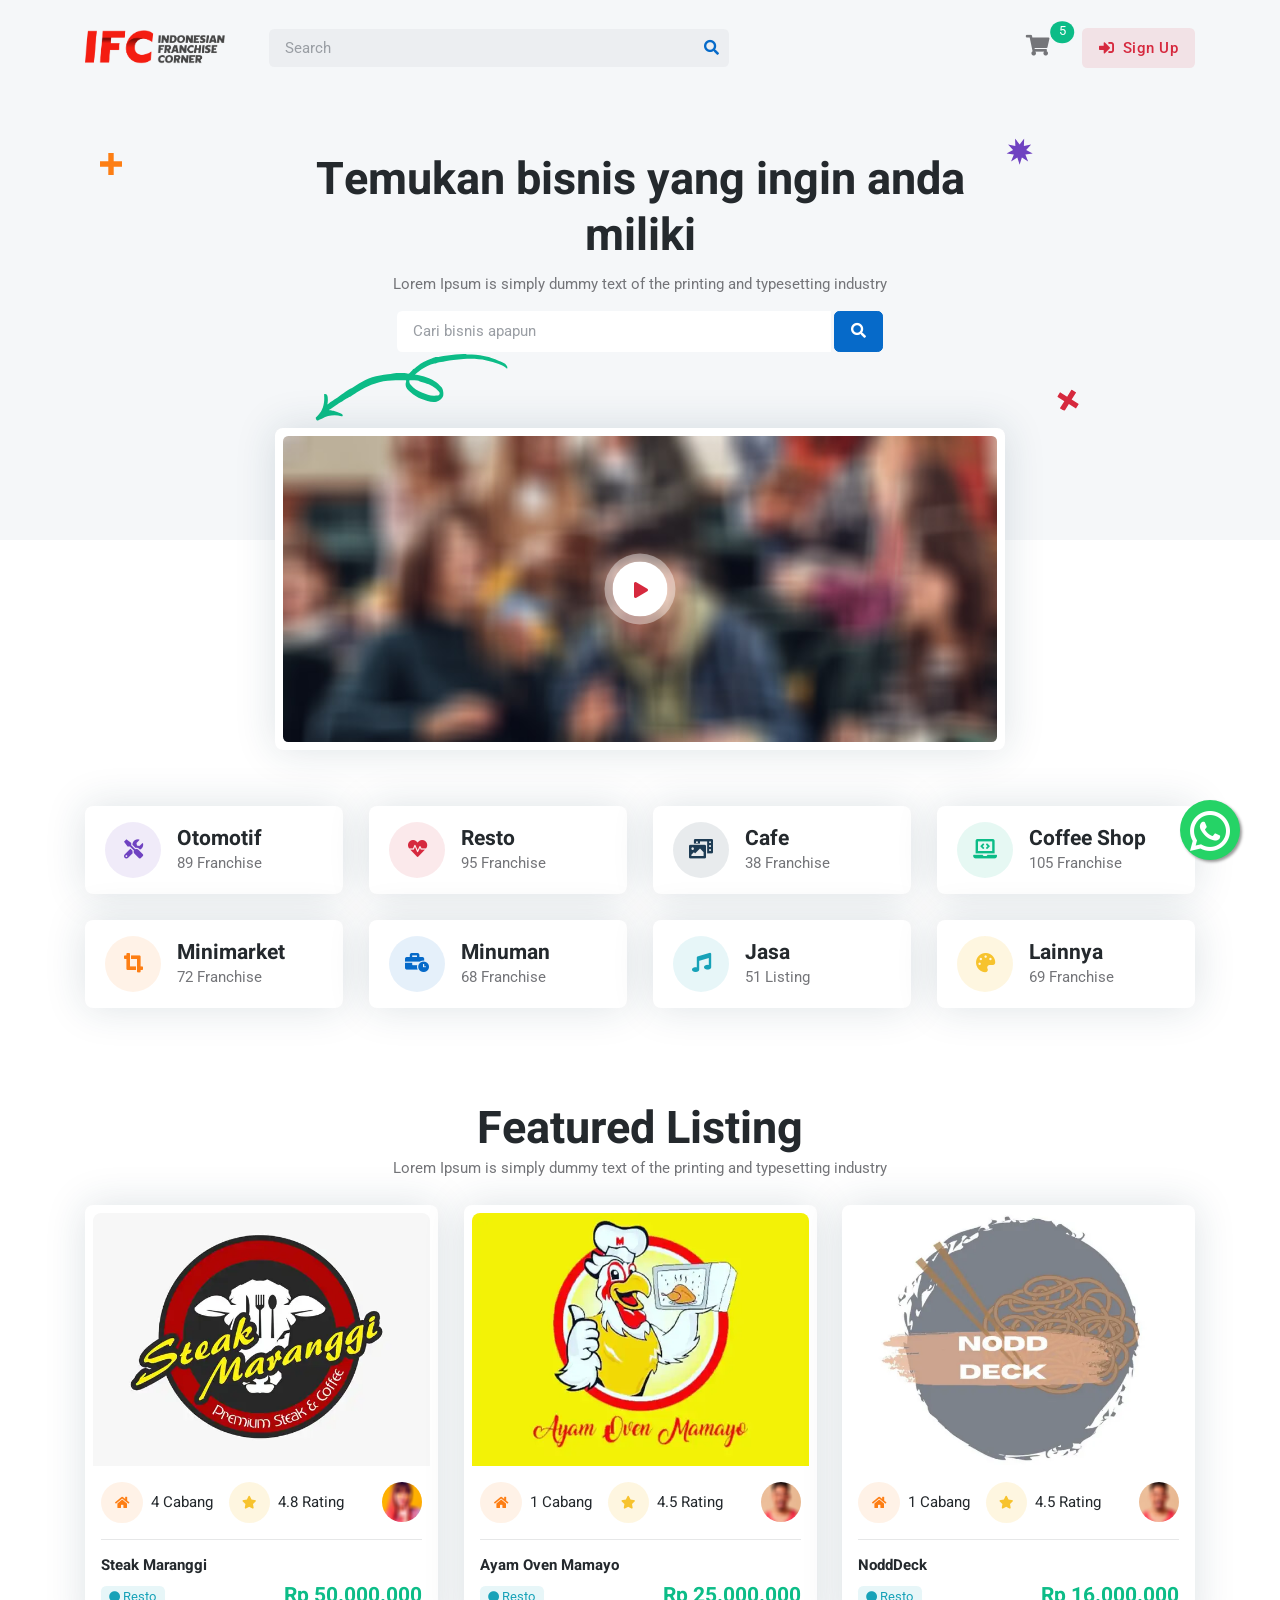
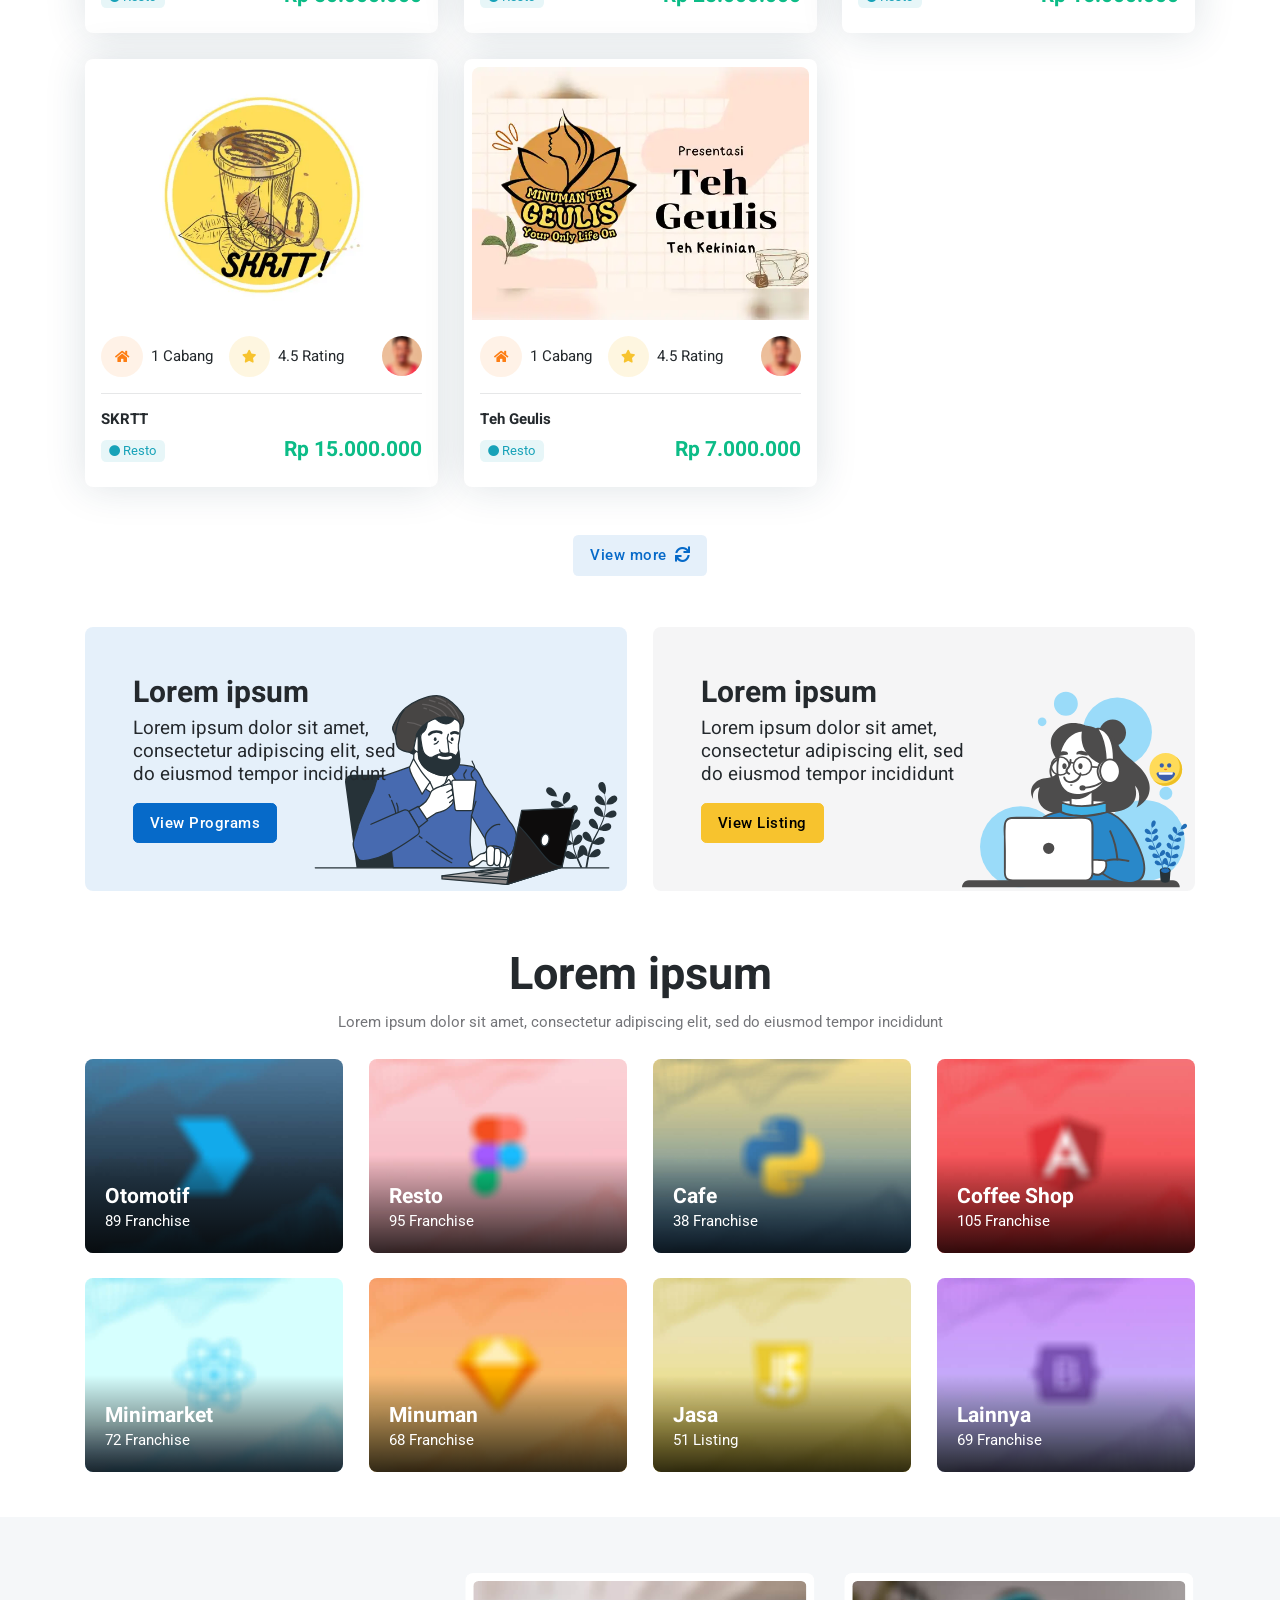
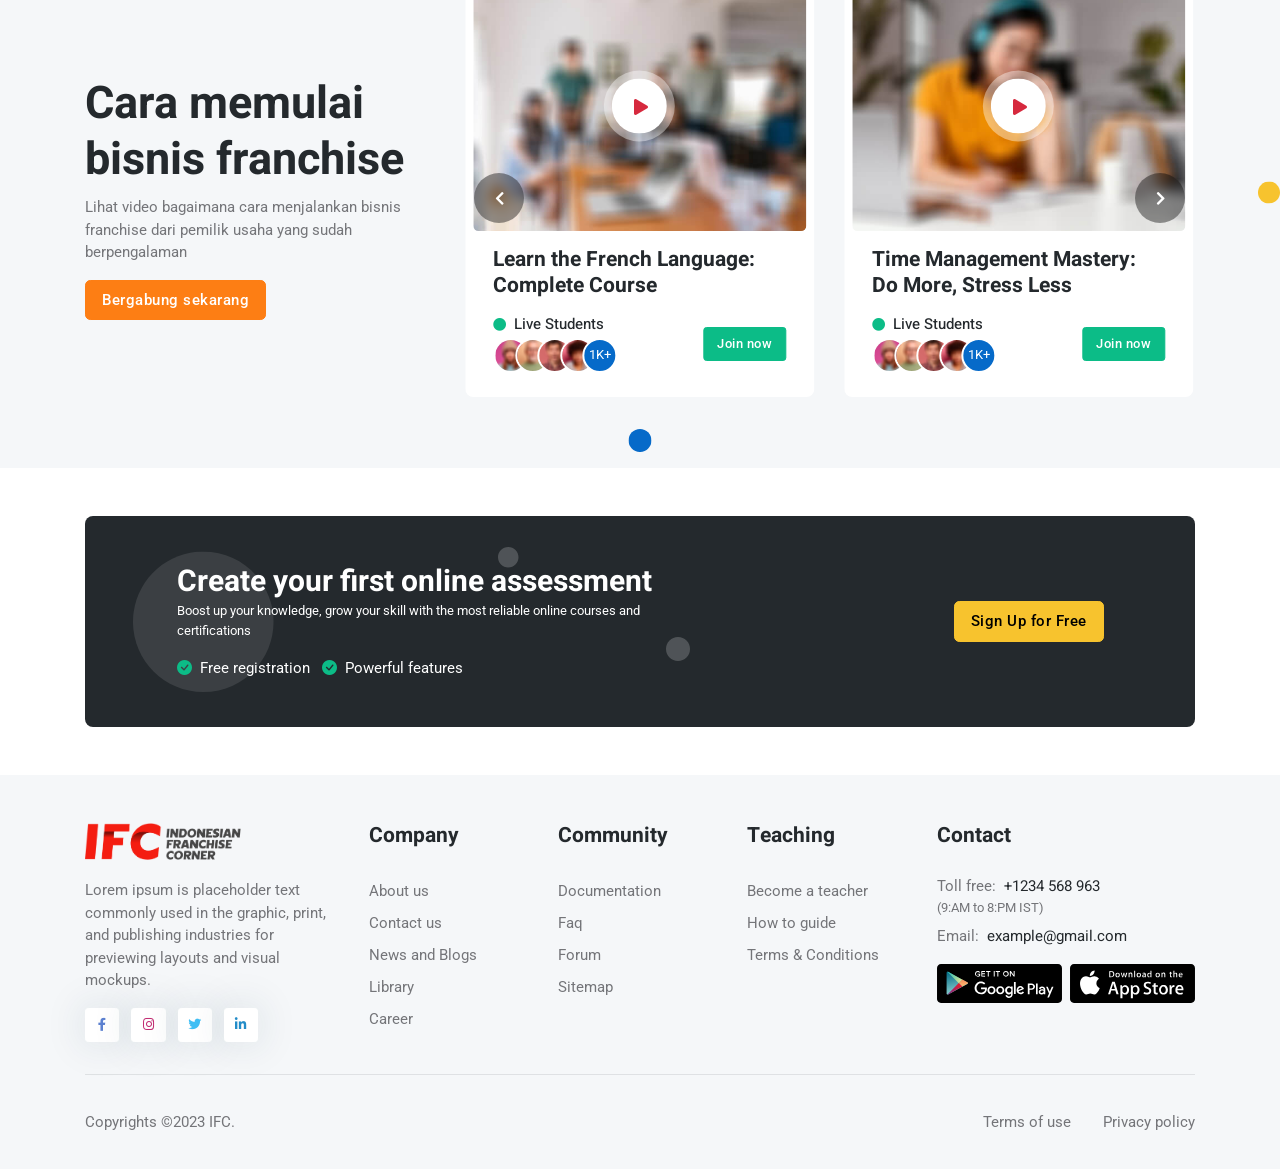
==== commit 34ff2798: "a" ====
--- a/index.html
+++ b/index.html
@@ -1,7 +1,7 @@
 <!DOCTYPE html>
 <html lang="en">
 <head>
-	<title>Eduport - LMS, Education and Course Theme</title>
+	<title>Indonesia Franchise Corner</title>
 
 	<!-- Meta Tags -->
 	<meta charset="utf-8">
@@ -84,6 +84,7 @@
 
 	<!-- Theme CSS -->
 	<link rel="stylesheet" type="text/css" href="assets/css/style.css">
+	<link rel="stylesheet" type="text/css" href="assets/css/custom.css">
 
 </head>
 
@@ -480,7 +481,167 @@
 			</div>
 			<!-- Card Item END -->
 
-			
+			<!-- Card Item START -->
+			<div class="col-md-6 col-lg-4 col-xxl-3">
+				<div class="card p-2 shadow h-100">
+					<div class="rounded-top overflow-hidden">
+						<div class="card-overlay-hover">
+							<!-- Image -->
+							<img src="assets/images/listing/noddeck.webp" class="card-img-top" alt="course image">
+						</div>
+						<!-- Hover element -->
+						<div class="card-img-overlay">
+							<div class="card-element-hover d-flex justify-content-end">
+								<a href="#" class="icon-md bg-white rounded-circle">
+									<i class="fas fa-shopping-cart text-danger"></i>
+								</a>
+							</div>
+						</div>
+					</div>
+					<!-- Card body -->
+					<div class="card-body px-2">
+						<!-- Badge and icon -->
+						<div class="d-flex justify-content-between">
+							<!-- Rating and info -->
+							<ul class="list-inline hstack gap-2 mb-0">
+								<!-- Info -->
+								<li class="list-inline-item d-flex justify-content-center align-items-center">
+									<div class="icon-md bg-orange bg-opacity-10 text-orange rounded-circle"><i class="fas fa-home"></i></div>
+									<span class="h6 fw-light mb-0 ms-2">1 Cabang</span>
+								</li>
+								<!-- Rating -->
+								<li class="list-inline-item d-flex justify-content-center align-items-center">
+									<div class="icon-md bg-warning bg-opacity-15 text-warning rounded-circle"><i class="fas fa-star"></i></div>
+									<span class="h6 fw-light mb-0 ms-2">4.5 Rating</span>
+								</li>
+							</ul>
+							<!-- Avatar -->
+							<div class="avatar avatar-sm">
+								<img class="avatar-img rounded-circle" src="assets/images/avatar/07.jpg" alt="avatar">
+							</div>
+						</div>
+						<!-- Divider -->
+						<hr>
+						<!-- Title -->
+						<h6 class="card-title"><a href="#">NoddDeck</a></h6>
+						<!-- Badge and Price -->
+						<div class="d-flex justify-content-between align-items-center mb-0">
+							<div><a href="#" class="badge bg-info bg-opacity-10 text-info me-2"><i class="fas fa-circle small fw-bold"></i> Resto </a></div>
+							<!-- Price -->
+							<h5 class="text-success mb-0">Rp 16.000.000</h5>
+						</div>
+					</div>
+				</div>
+			</div>
+			<!-- Card Item END -->
+
+			<!-- Card Item START -->
+			<div class="col-md-6 col-lg-4 col-xxl-3">
+				<div class="card p-2 shadow h-100">
+					<div class="rounded-top overflow-hidden">
+						<div class="card-overlay-hover">
+							<!-- Image -->
+							<img src="assets/images/listing/skrtt.webp" class="card-img-top" alt="course image">
+						</div>
+						<!-- Hover element -->
+						<div class="card-img-overlay">
+							<div class="card-element-hover d-flex justify-content-end">
+								<a href="#" class="icon-md bg-white rounded-circle">
+									<i class="fas fa-shopping-cart text-danger"></i>
+								</a>
+							</div>
+						</div>
+					</div>
+					<!-- Card body -->
+					<div class="card-body px-2">
+						<!-- Badge and icon -->
+						<div class="d-flex justify-content-between">
+							<!-- Rating and info -->
+							<ul class="list-inline hstack gap-2 mb-0">
+								<!-- Info -->
+								<li class="list-inline-item d-flex justify-content-center align-items-center">
+									<div class="icon-md bg-orange bg-opacity-10 text-orange rounded-circle"><i class="fas fa-home"></i></div>
+									<span class="h6 fw-light mb-0 ms-2">1 Cabang</span>
+								</li>
+								<!-- Rating -->
+								<li class="list-inline-item d-flex justify-content-center align-items-center">
+									<div class="icon-md bg-warning bg-opacity-15 text-warning rounded-circle"><i class="fas fa-star"></i></div>
+									<span class="h6 fw-light mb-0 ms-2">4.5 Rating</span>
+								</li>
+							</ul>
+							<!-- Avatar -->
+							<div class="avatar avatar-sm">
+								<img class="avatar-img rounded-circle" src="assets/images/avatar/07.jpg" alt="avatar">
+							</div>
+						</div>
+						<!-- Divider -->
+						<hr>
+						<!-- Title -->
+						<h6 class="card-title"><a href="#">SKRTT</a></h6>
+						<!-- Badge and Price -->
+						<div class="d-flex justify-content-between align-items-center mb-0">
+							<div><a href="#" class="badge bg-info bg-opacity-10 text-info me-2"><i class="fas fa-circle small fw-bold"></i> Resto </a></div>
+							<!-- Price -->
+							<h5 class="text-success mb-0">Rp 15.000.000</h5>
+						</div>
+					</div>
+				</div>
+			</div>
+			<!-- Card Item END -->
+
+			<!-- Card Item START -->
+			<div class="col-md-6 col-lg-4 col-xxl-3">
+				<div class="card p-2 shadow h-100">
+					<div class="rounded-top overflow-hidden">
+						<div class="card-overlay-hover">
+							<!-- Image -->
+							<img src="assets/images/listing/tehgeulis.webp" class="card-img-top" alt="course image">
+						</div>
+						<!-- Hover element -->
+						<div class="card-img-overlay">
+							<div class="card-element-hover d-flex justify-content-end">
+								<a href="#" class="icon-md bg-white rounded-circle">
+									<i class="fas fa-shopping-cart text-danger"></i>
+								</a>
+							</div>
+						</div>
+					</div>
+					<!-- Card body -->
+					<div class="card-body px-2">
+						<!-- Badge and icon -->
+						<div class="d-flex justify-content-between">
+							<!-- Rating and info -->
+							<ul class="list-inline hstack gap-2 mb-0">
+								<!-- Info -->
+								<li class="list-inline-item d-flex justify-content-center align-items-center">
+									<div class="icon-md bg-orange bg-opacity-10 text-orange rounded-circle"><i class="fas fa-home"></i></div>
+									<span class="h6 fw-light mb-0 ms-2">1 Cabang</span>
+								</li>
+								<!-- Rating -->
+								<li class="list-inline-item d-flex justify-content-center align-items-center">
+									<div class="icon-md bg-warning bg-opacity-15 text-warning rounded-circle"><i class="fas fa-star"></i></div>
+									<span class="h6 fw-light mb-0 ms-2">4.5 Rating</span>
+								</li>
+							</ul>
+							<!-- Avatar -->
+							<div class="avatar avatar-sm">
+								<img class="avatar-img rounded-circle" src="assets/images/avatar/07.jpg" alt="avatar">
+							</div>
+						</div>
+						<!-- Divider -->
+						<hr>
+						<!-- Title -->
+						<h6 class="card-title"><a href="#">Teh Geulis</a></h6>
+						<!-- Badge and Price -->
+						<div class="d-flex justify-content-between align-items-center mb-0">
+							<div><a href="#" class="badge bg-info bg-opacity-10 text-info me-2"><i class="fas fa-circle small fw-bold"></i> Resto </a></div>
+							<!-- Price -->
+							<h5 class="text-success mb-0">Rp 7.000.000</h5>
+						</div>
+					</div>
+				</div>
+			</div>
+			<!-- Card Item END -->
 
 		</div>
 		<!-- Button -->
@@ -948,6 +1109,11 @@
 			</div>
 		</div> <!-- Row END -->
 	</div>
+	<div>
+		<a href="https://wa.me/6281222500033" class="float" target="_blank">
+			<img src="/assets/images/wa.png" class="my-float" alt="">
+		</a>
+	</div>
 </section>
 <!-- =======================
 Action box END -->
--- a/assets/css/custom.css
+++ b/assets/css/custom.css
@@ -0,0 +1,18 @@
+.float{
+    position:fixed;
+    width:60px;
+    height:60px;
+    bottom:40px;
+    right:40px;
+    background-color:#25d366;
+    color:#FFF;
+    border-radius:50px;
+    text-align:center;
+    font-size:30px;
+    box-shadow: 2px 2px 3px #999;
+    z-index:100;
+}
+
+.my-float{
+    margin-top: 7px;
+}
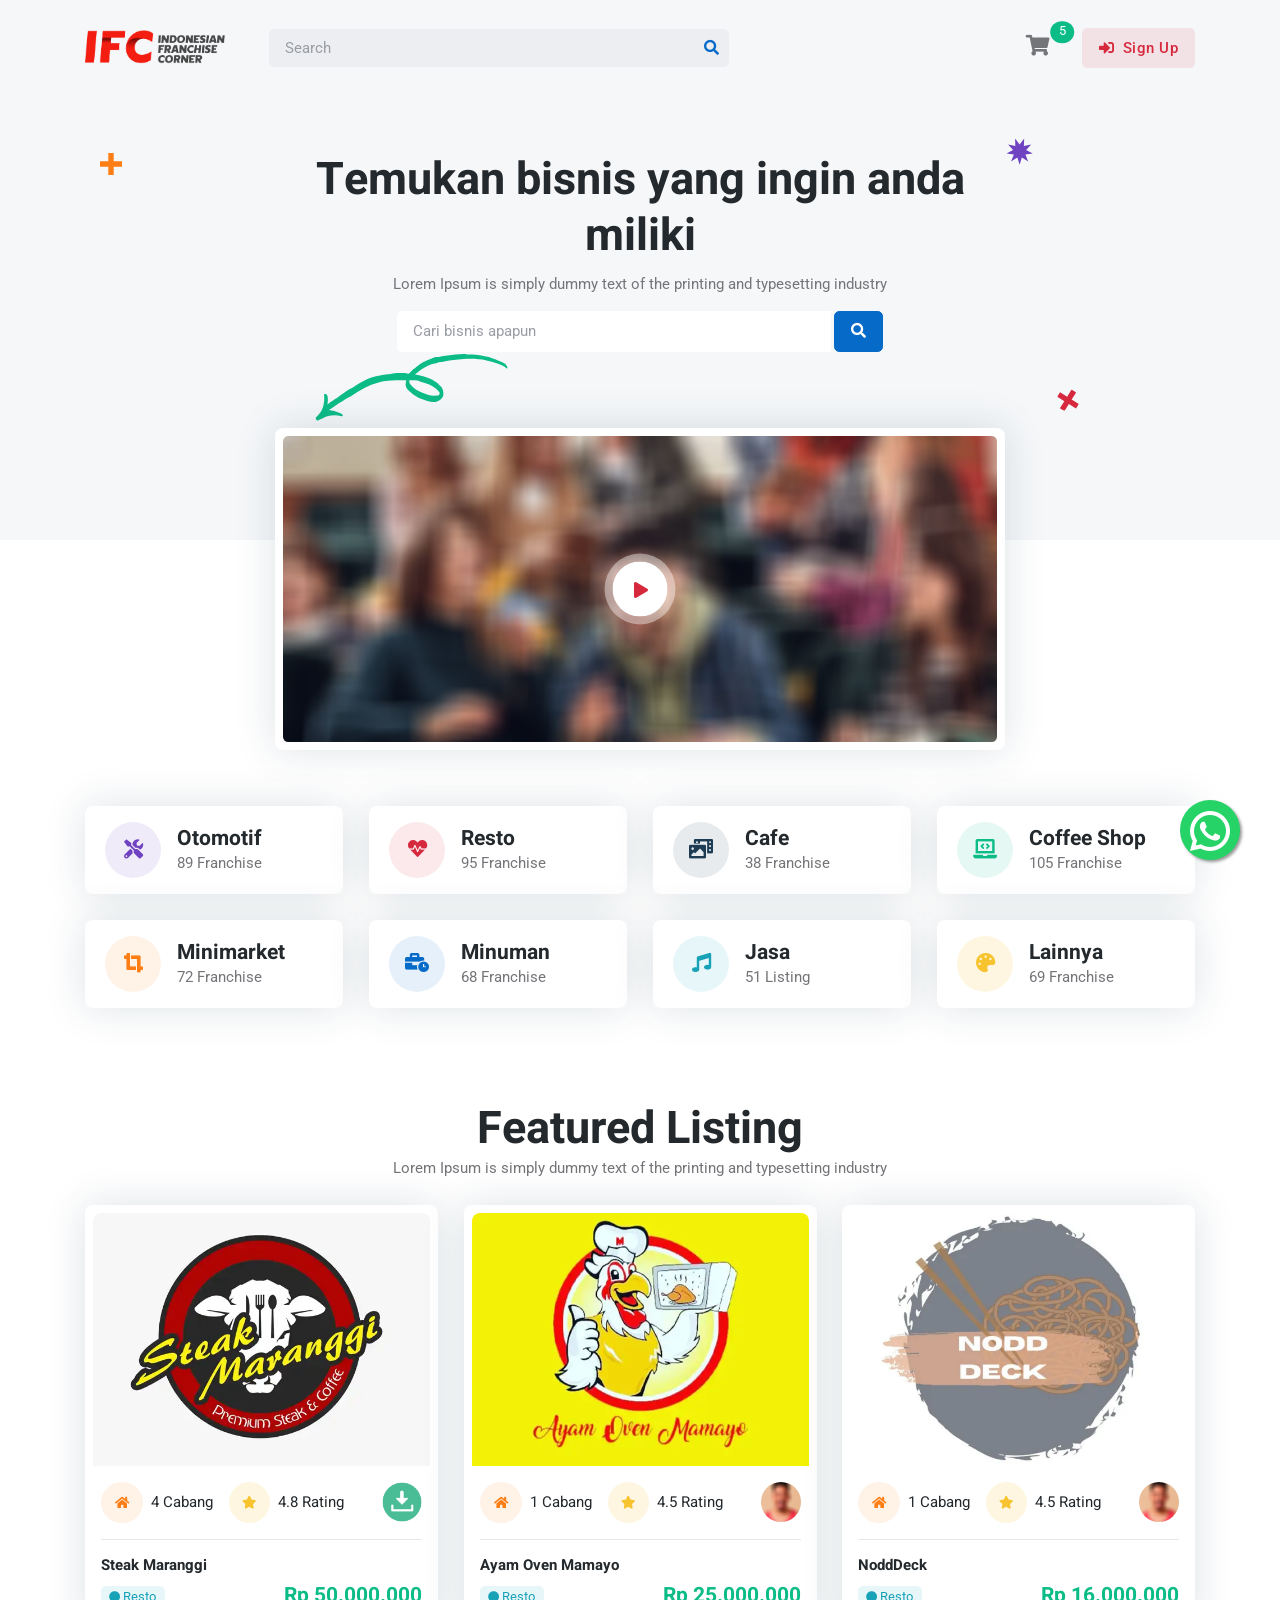
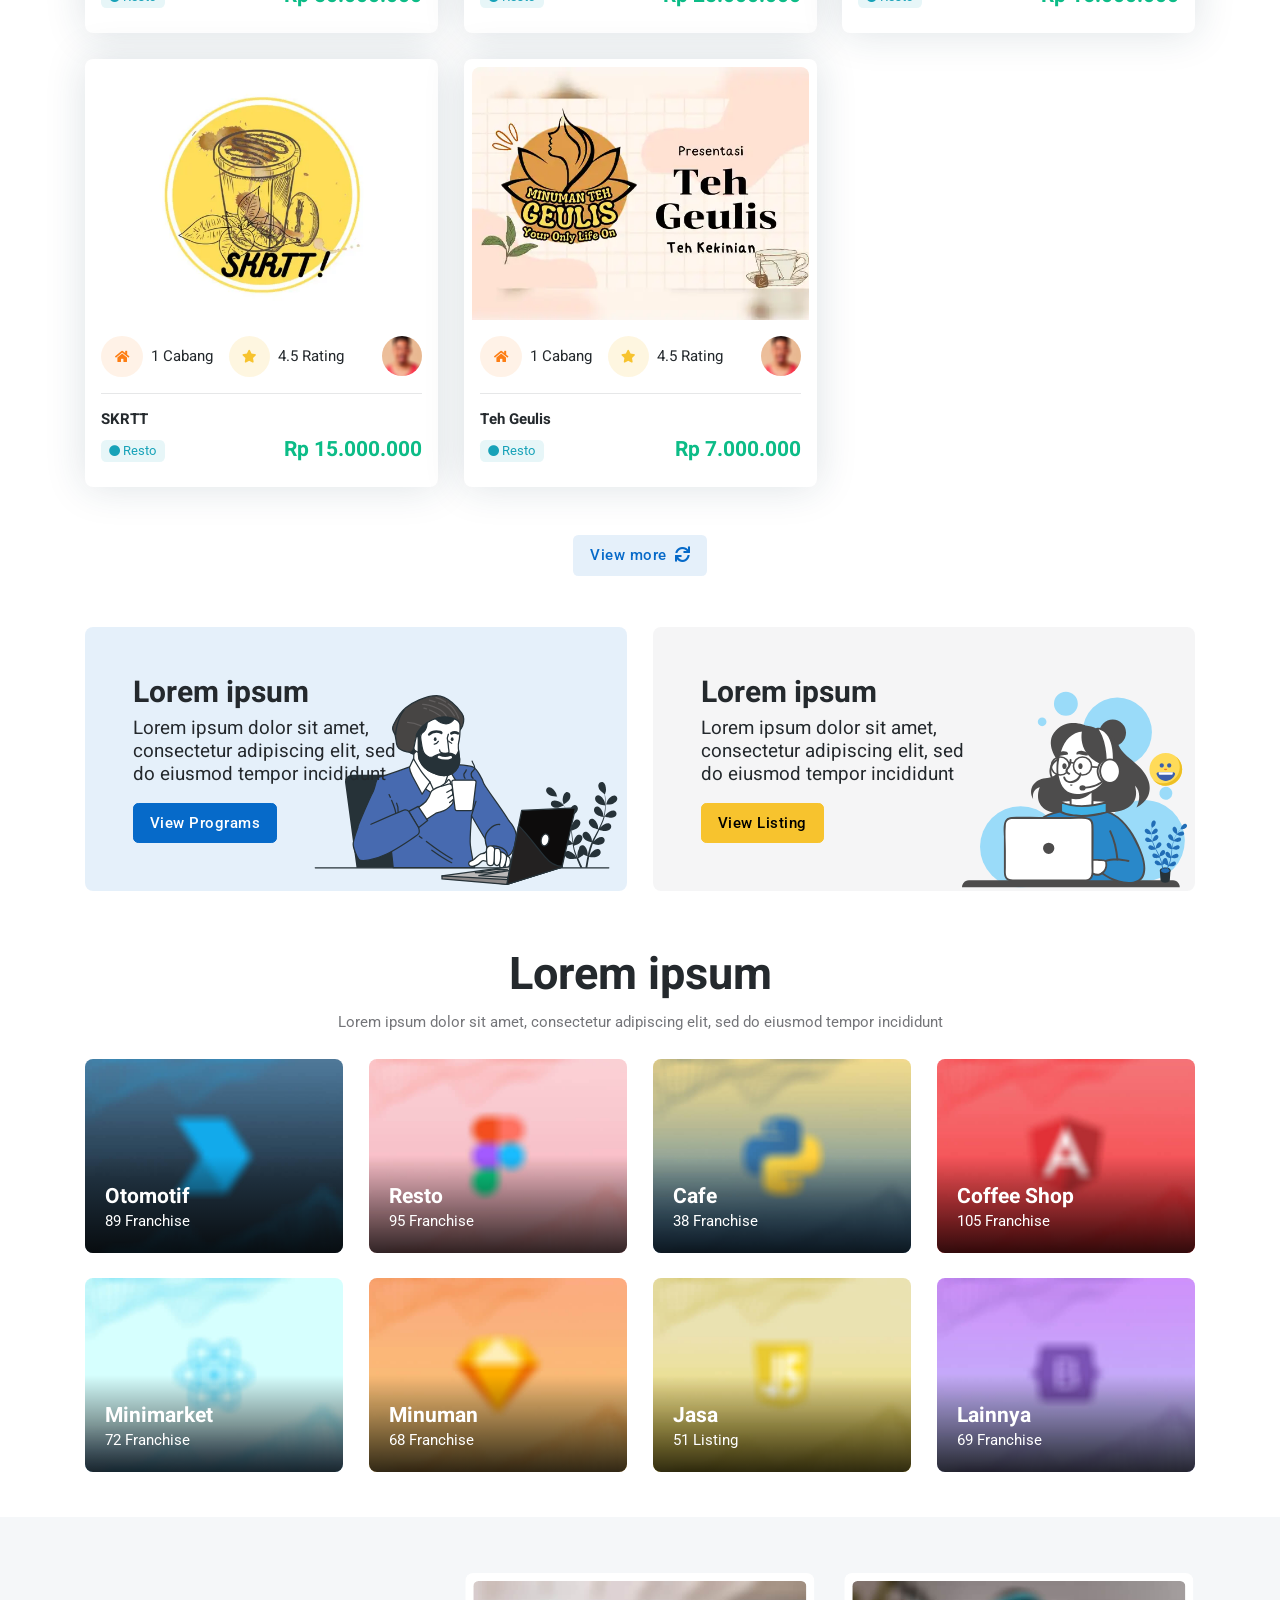
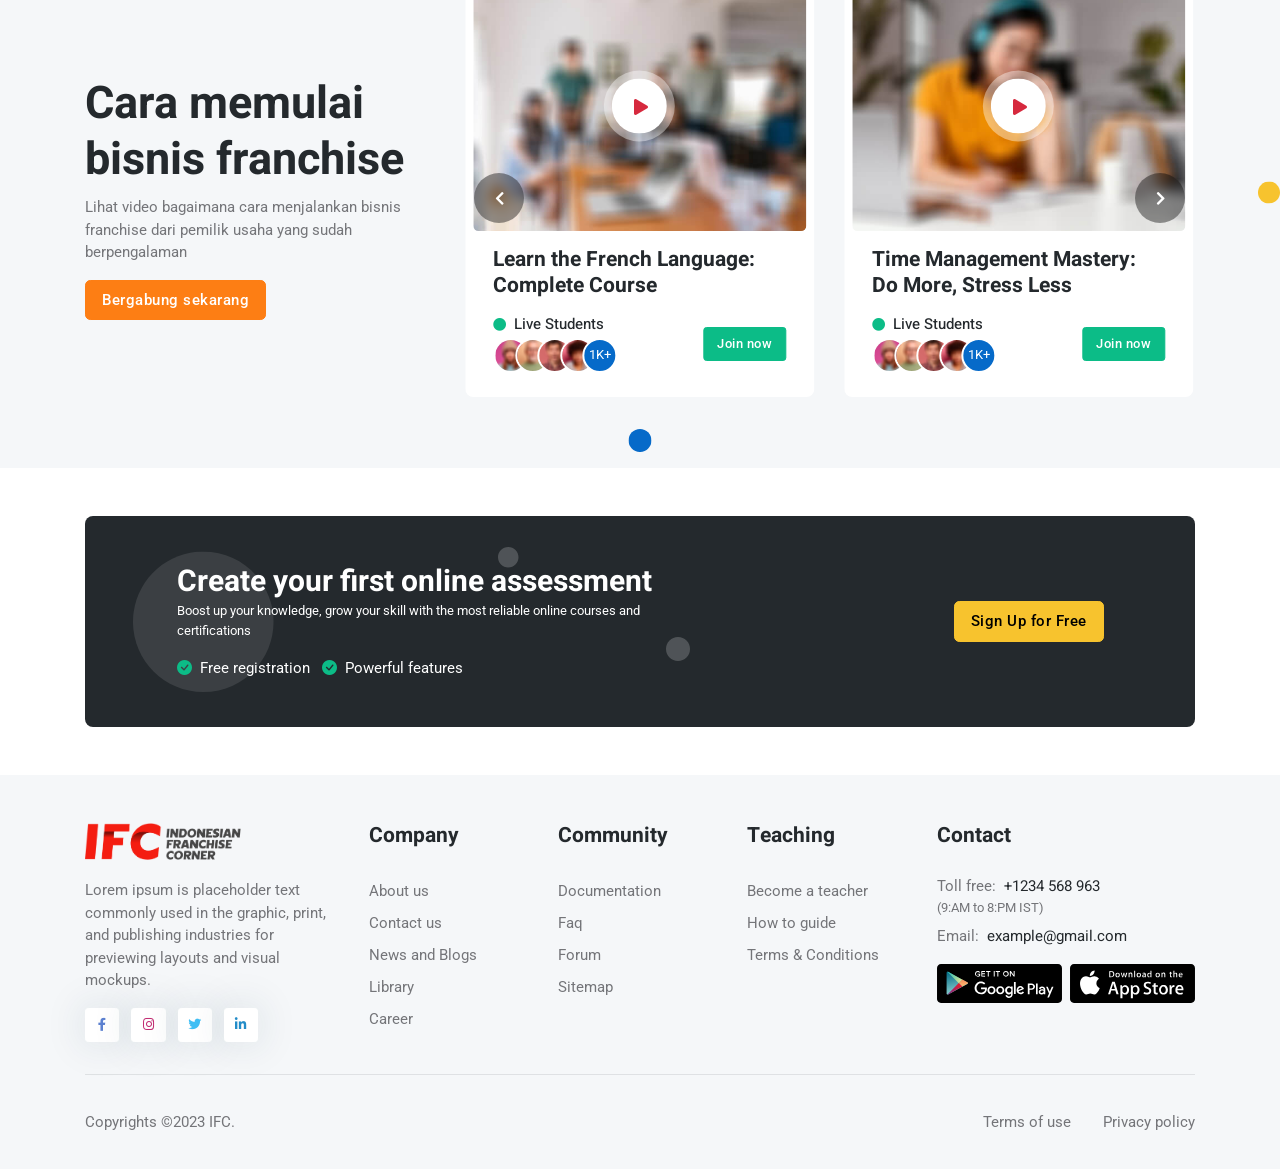
==== commit 4e323ed5: "p" ====
--- a/index.html
+++ b/index.html
@@ -409,7 +409,7 @@
 							</ul>
 							<!-- Avatar -->
 							<div class="avatar avatar-sm">
-								<img class="avatar-img rounded-circle" src="assets/images/avatar/09.jpg" alt="avatar">
+								<img class="avatar-img rounded-circle" src="assets/images/icon/download.png" alt="avatar">
 							</div>
 						</div>
 						<!-- Divider -->
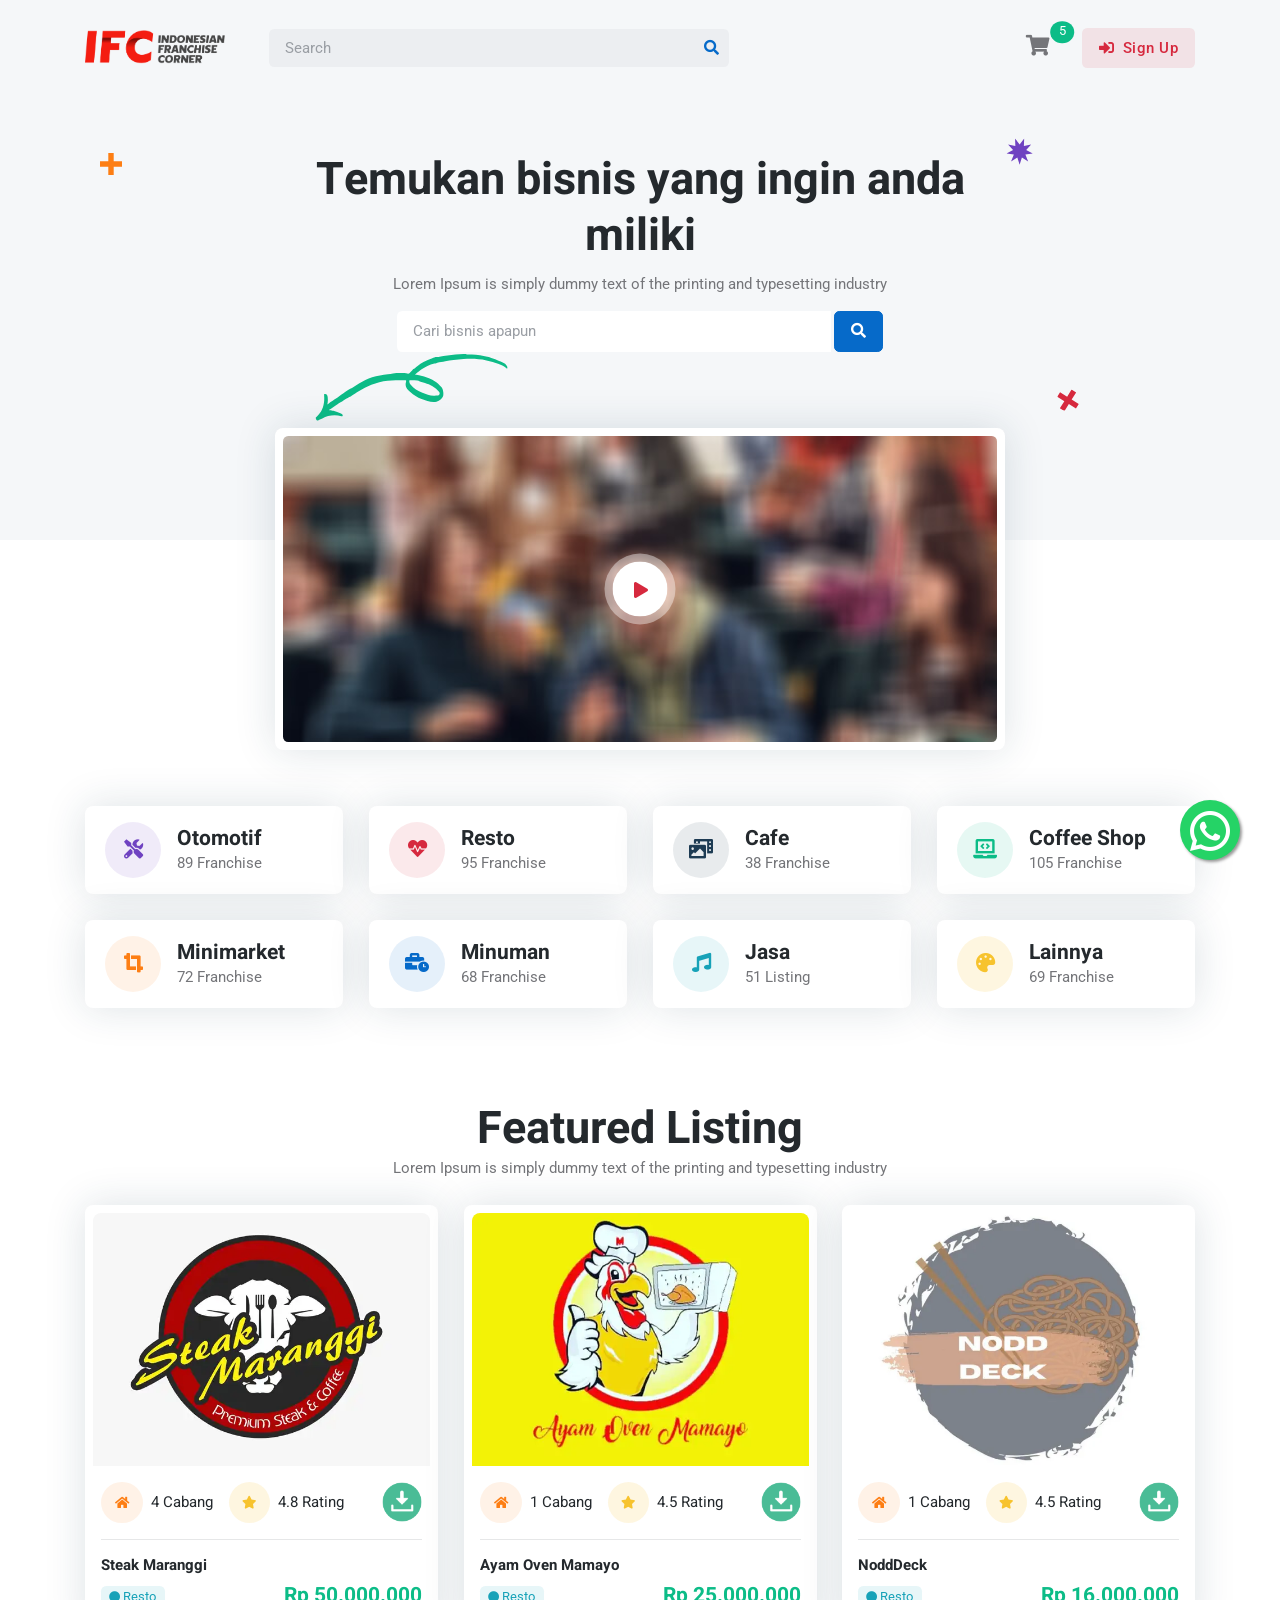
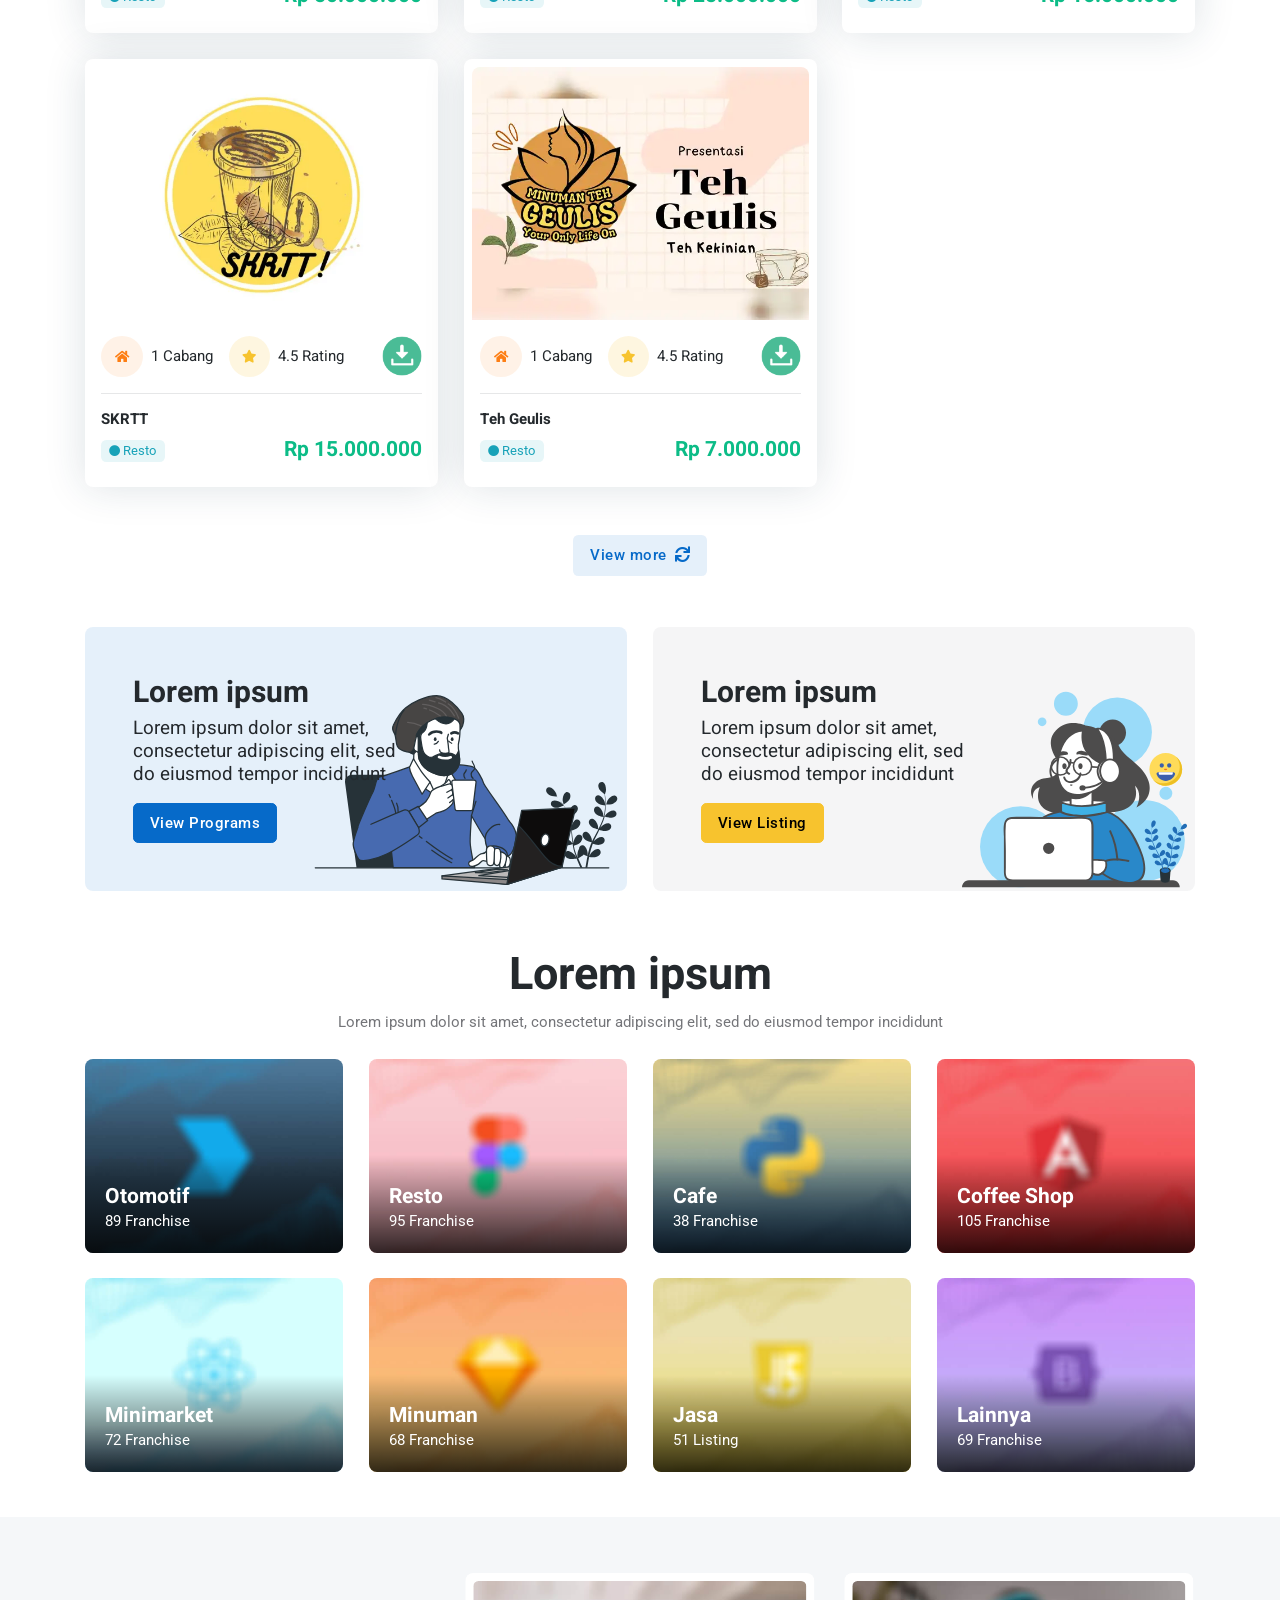
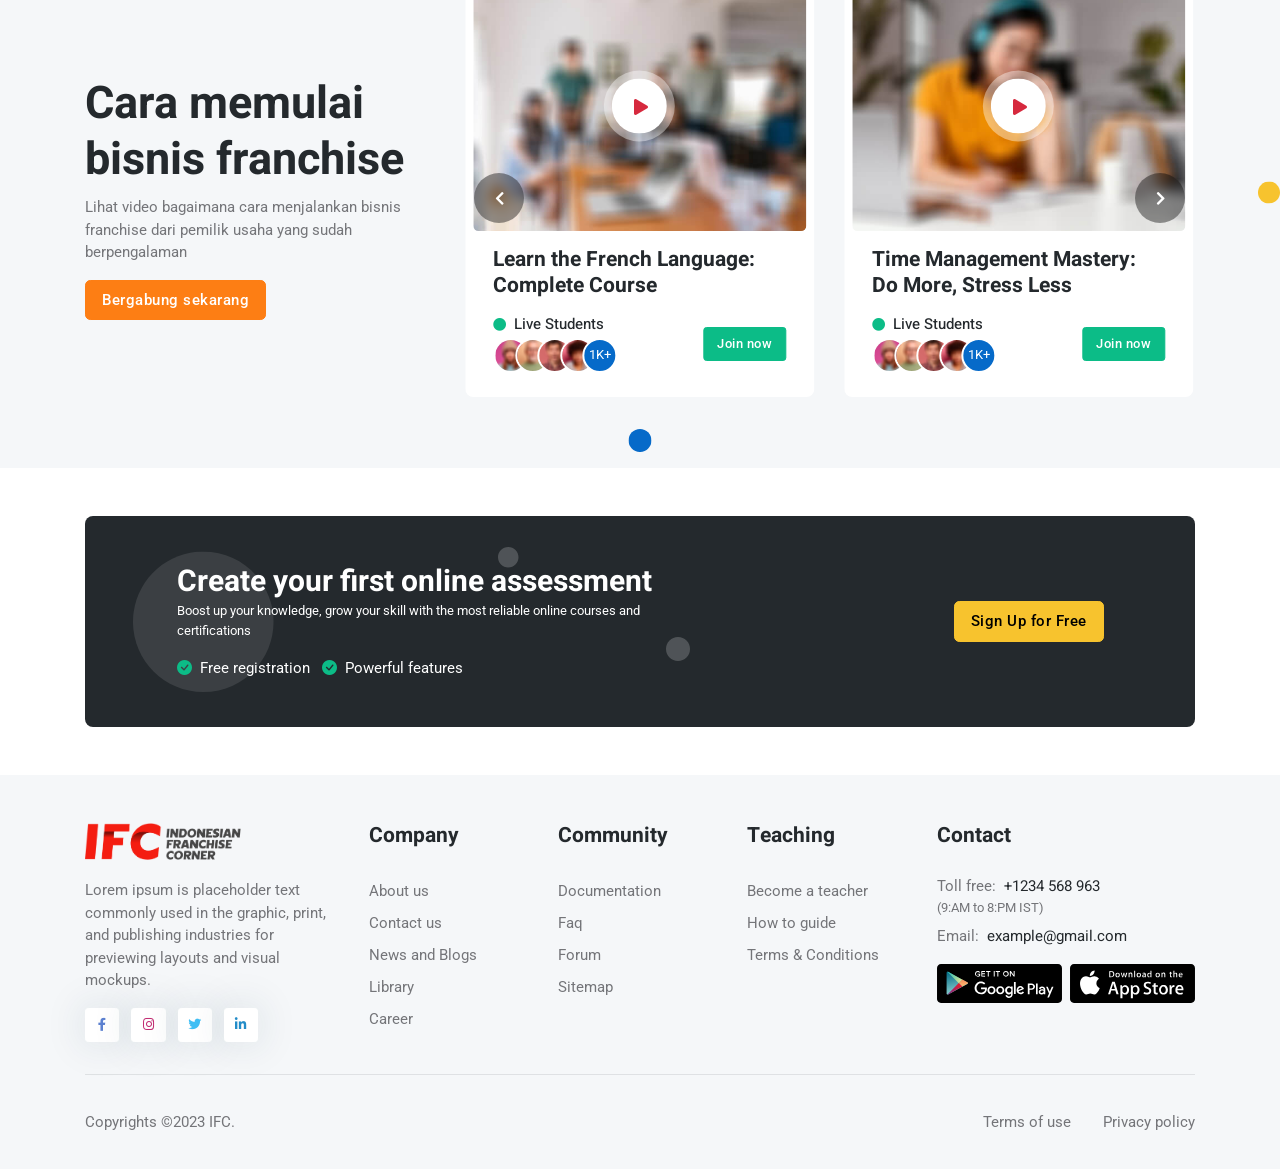
==== commit 6cc0f85a: "a" ====
--- a/index.html
+++ b/index.html
@@ -463,7 +463,7 @@
 							</ul>
 							<!-- Avatar -->
 							<div class="avatar avatar-sm">
-								<img class="avatar-img rounded-circle" src="assets/images/avatar/07.jpg" alt="avatar">
+								<img class="avatar-img rounded-circle" src="assets/images/icon/download.png" alt="avatar">
 							</div>
 						</div>
 						<!-- Divider -->
@@ -517,7 +517,7 @@
 							</ul>
 							<!-- Avatar -->
 							<div class="avatar avatar-sm">
-								<img class="avatar-img rounded-circle" src="assets/images/avatar/07.jpg" alt="avatar">
+								<img class="avatar-img rounded-circle" src="assets/images/icon/download.png" alt="avatar">
 							</div>
 						</div>
 						<!-- Divider -->
@@ -571,7 +571,7 @@
 							</ul>
 							<!-- Avatar -->
 							<div class="avatar avatar-sm">
-								<img class="avatar-img rounded-circle" src="assets/images/avatar/07.jpg" alt="avatar">
+								<img class="avatar-img rounded-circle" src="assets/images/icon/download.png" alt="avatar">
 							</div>
 						</div>
 						<!-- Divider -->
@@ -625,7 +625,7 @@
 							</ul>
 							<!-- Avatar -->
 							<div class="avatar avatar-sm">
-								<img class="avatar-img rounded-circle" src="assets/images/avatar/07.jpg" alt="avatar">
+								<img class="avatar-img rounded-circle" src="assets/images/icon/download.png" alt="avatar">
 							</div>
 						</div>
 						<!-- Divider -->
